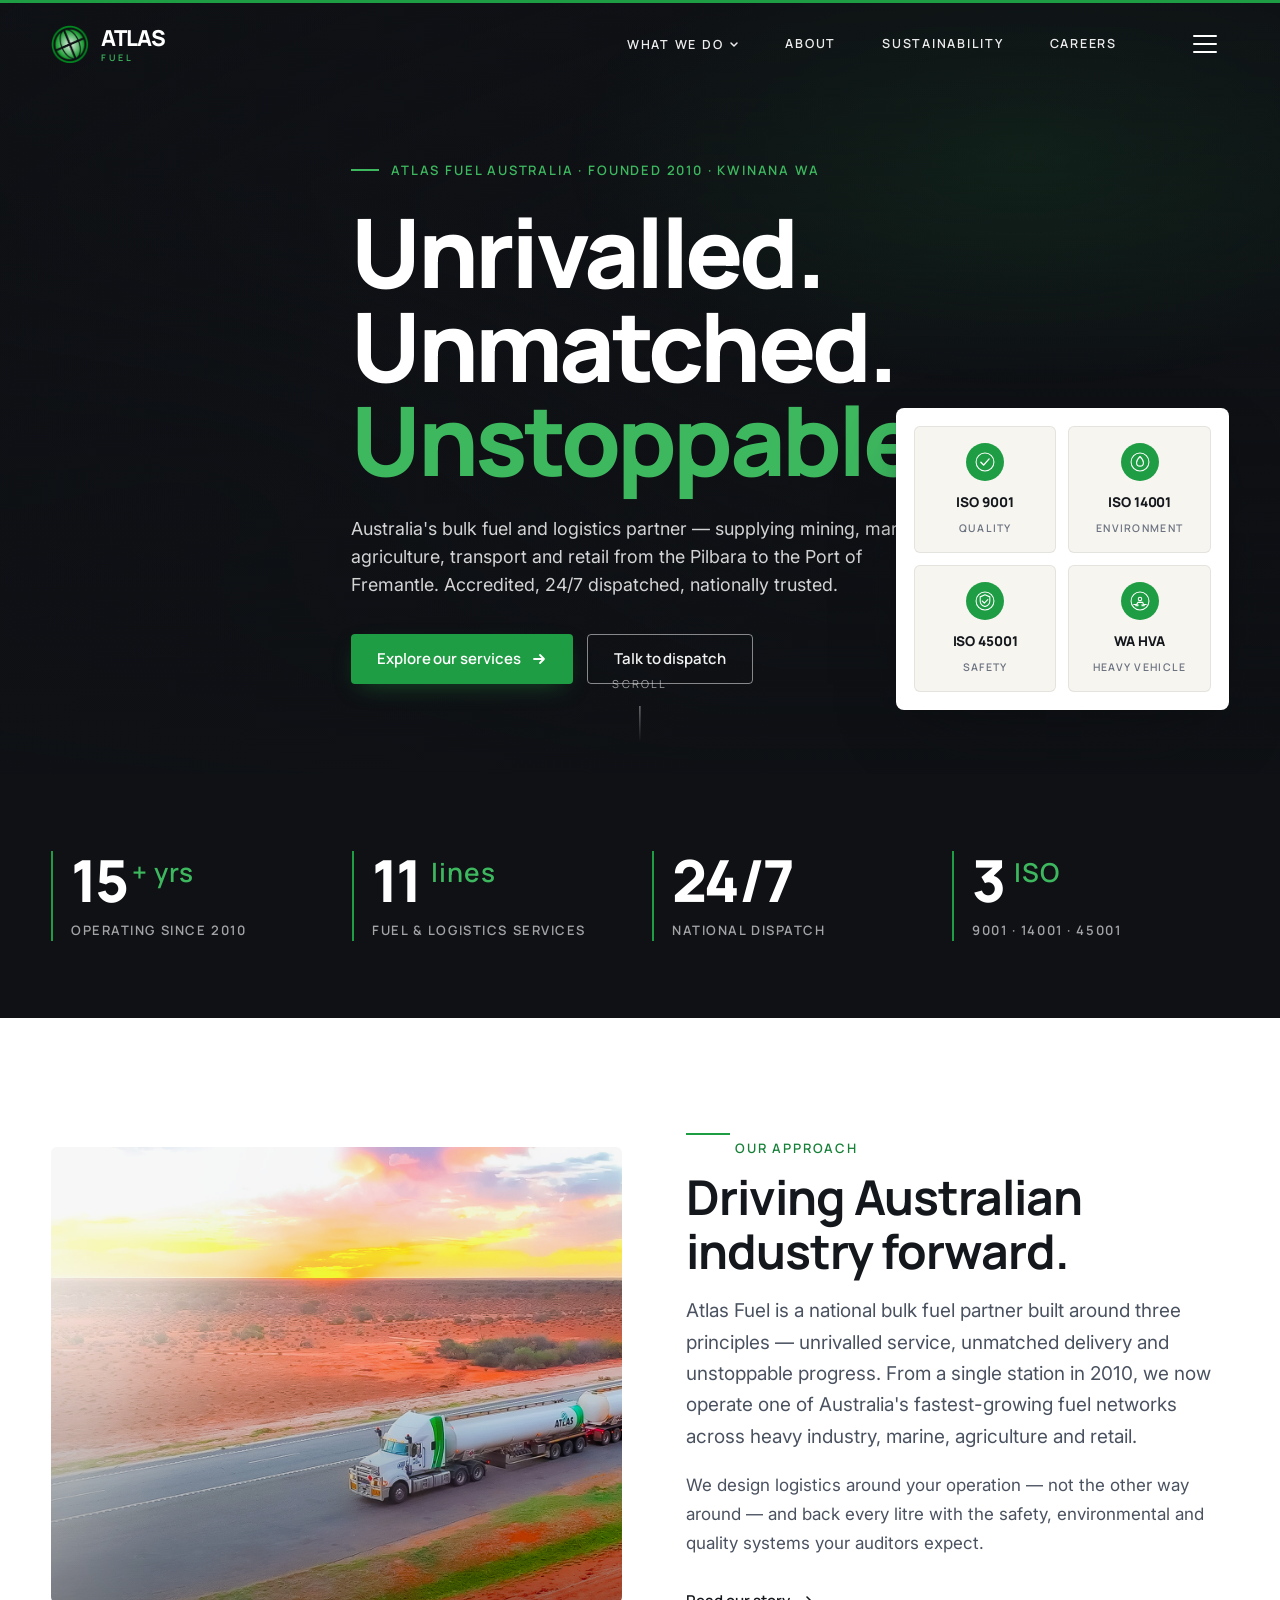
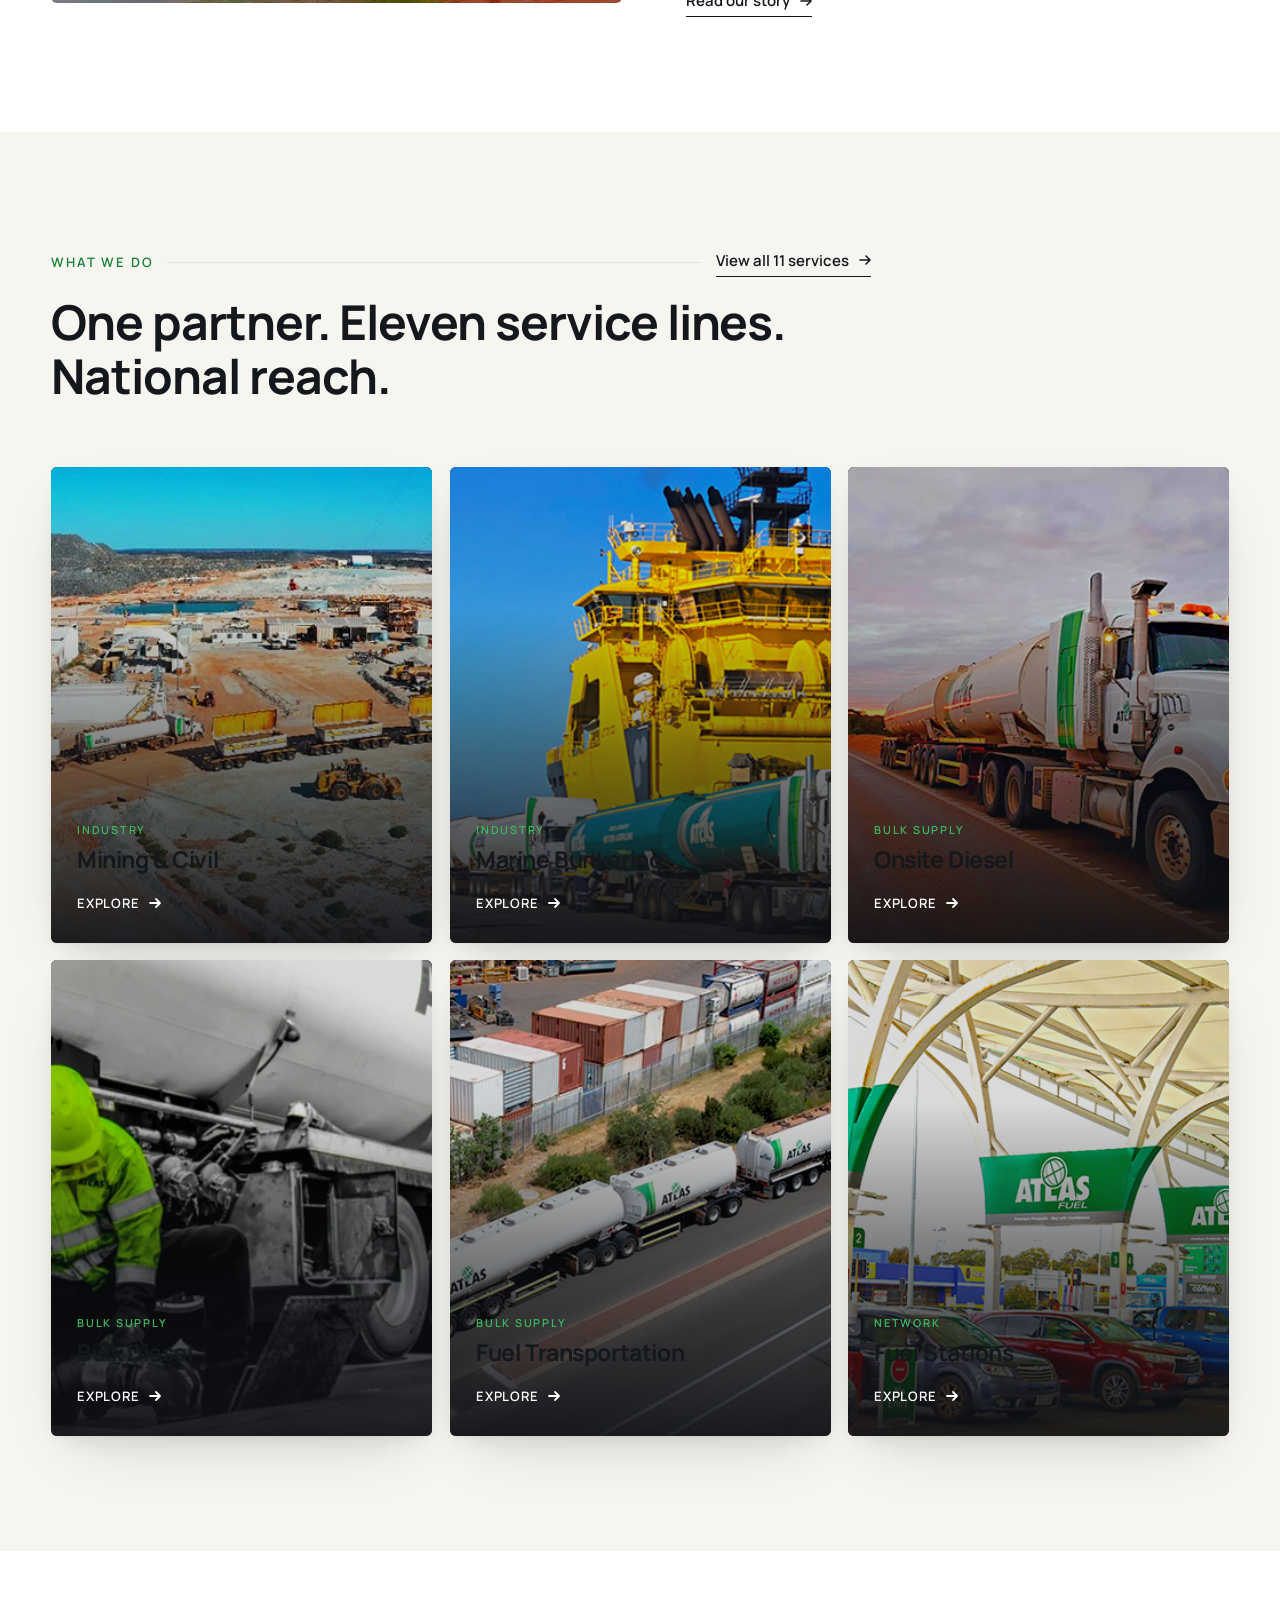
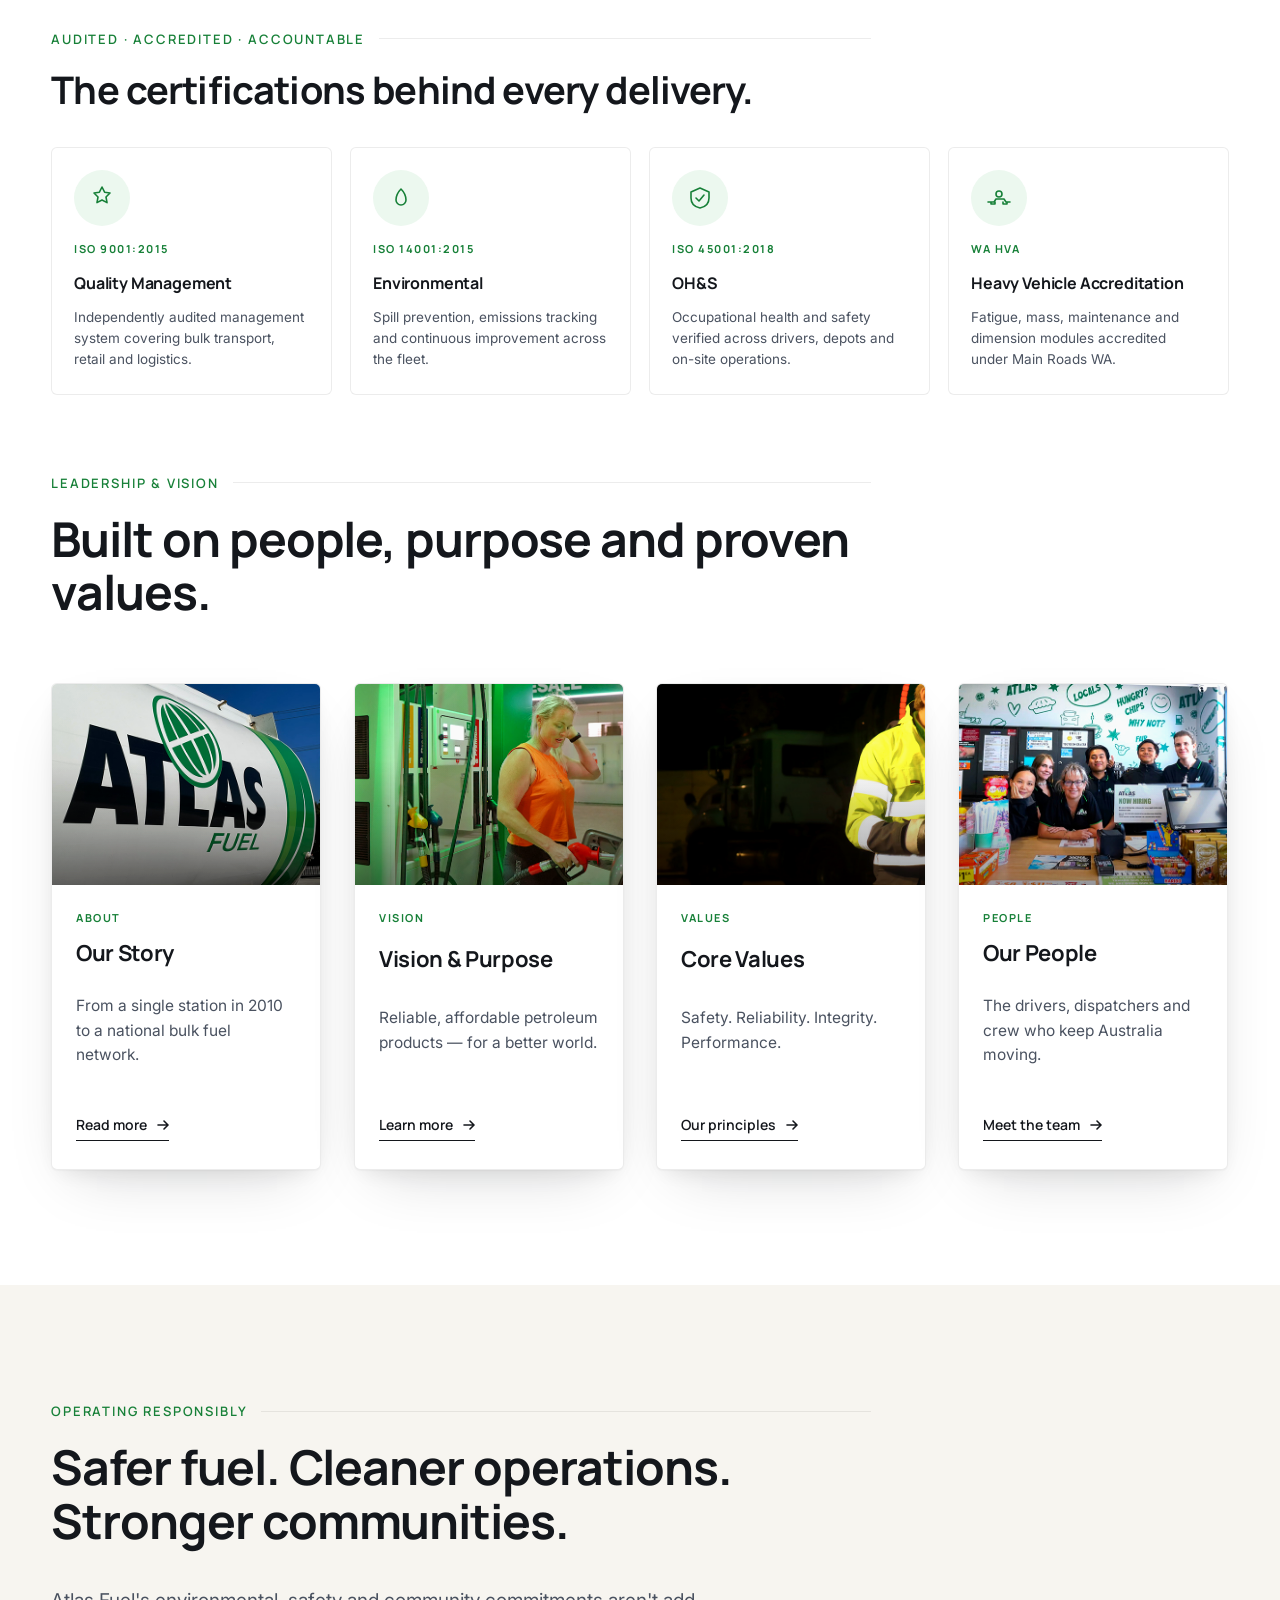
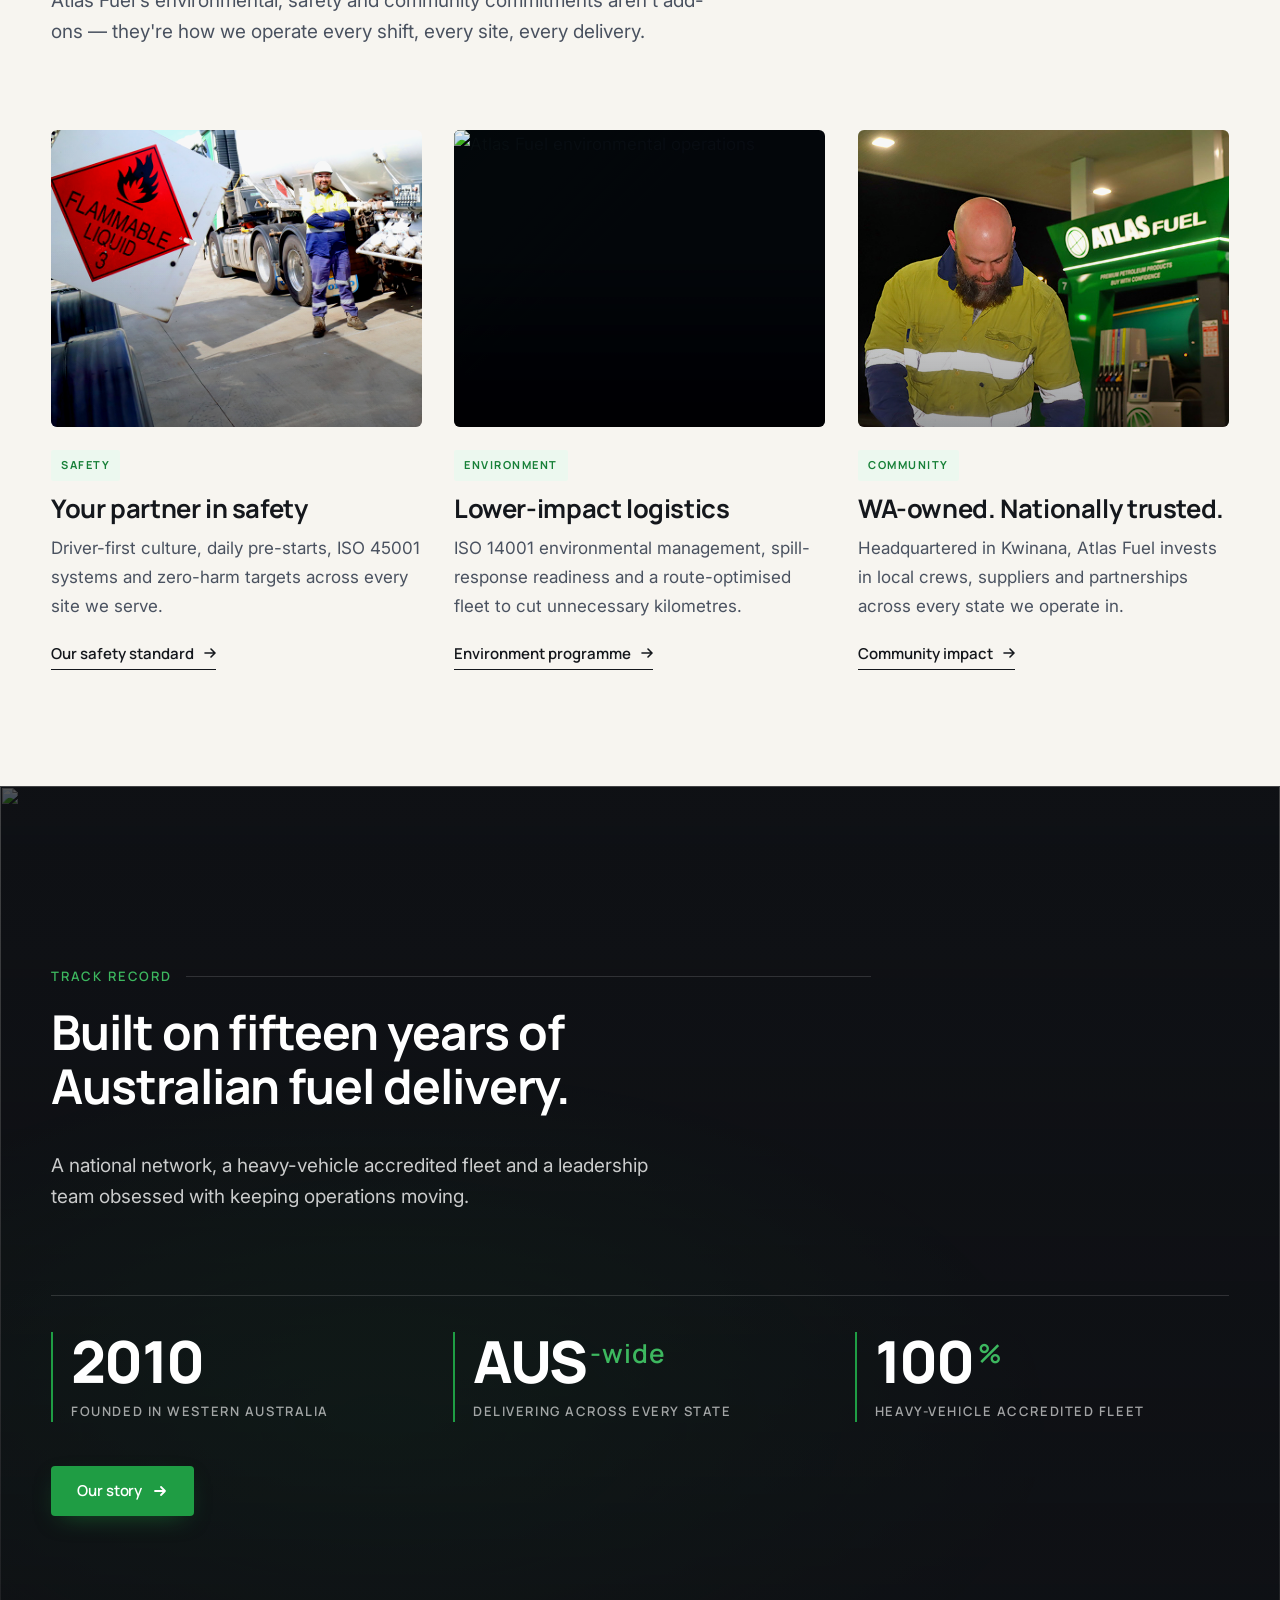
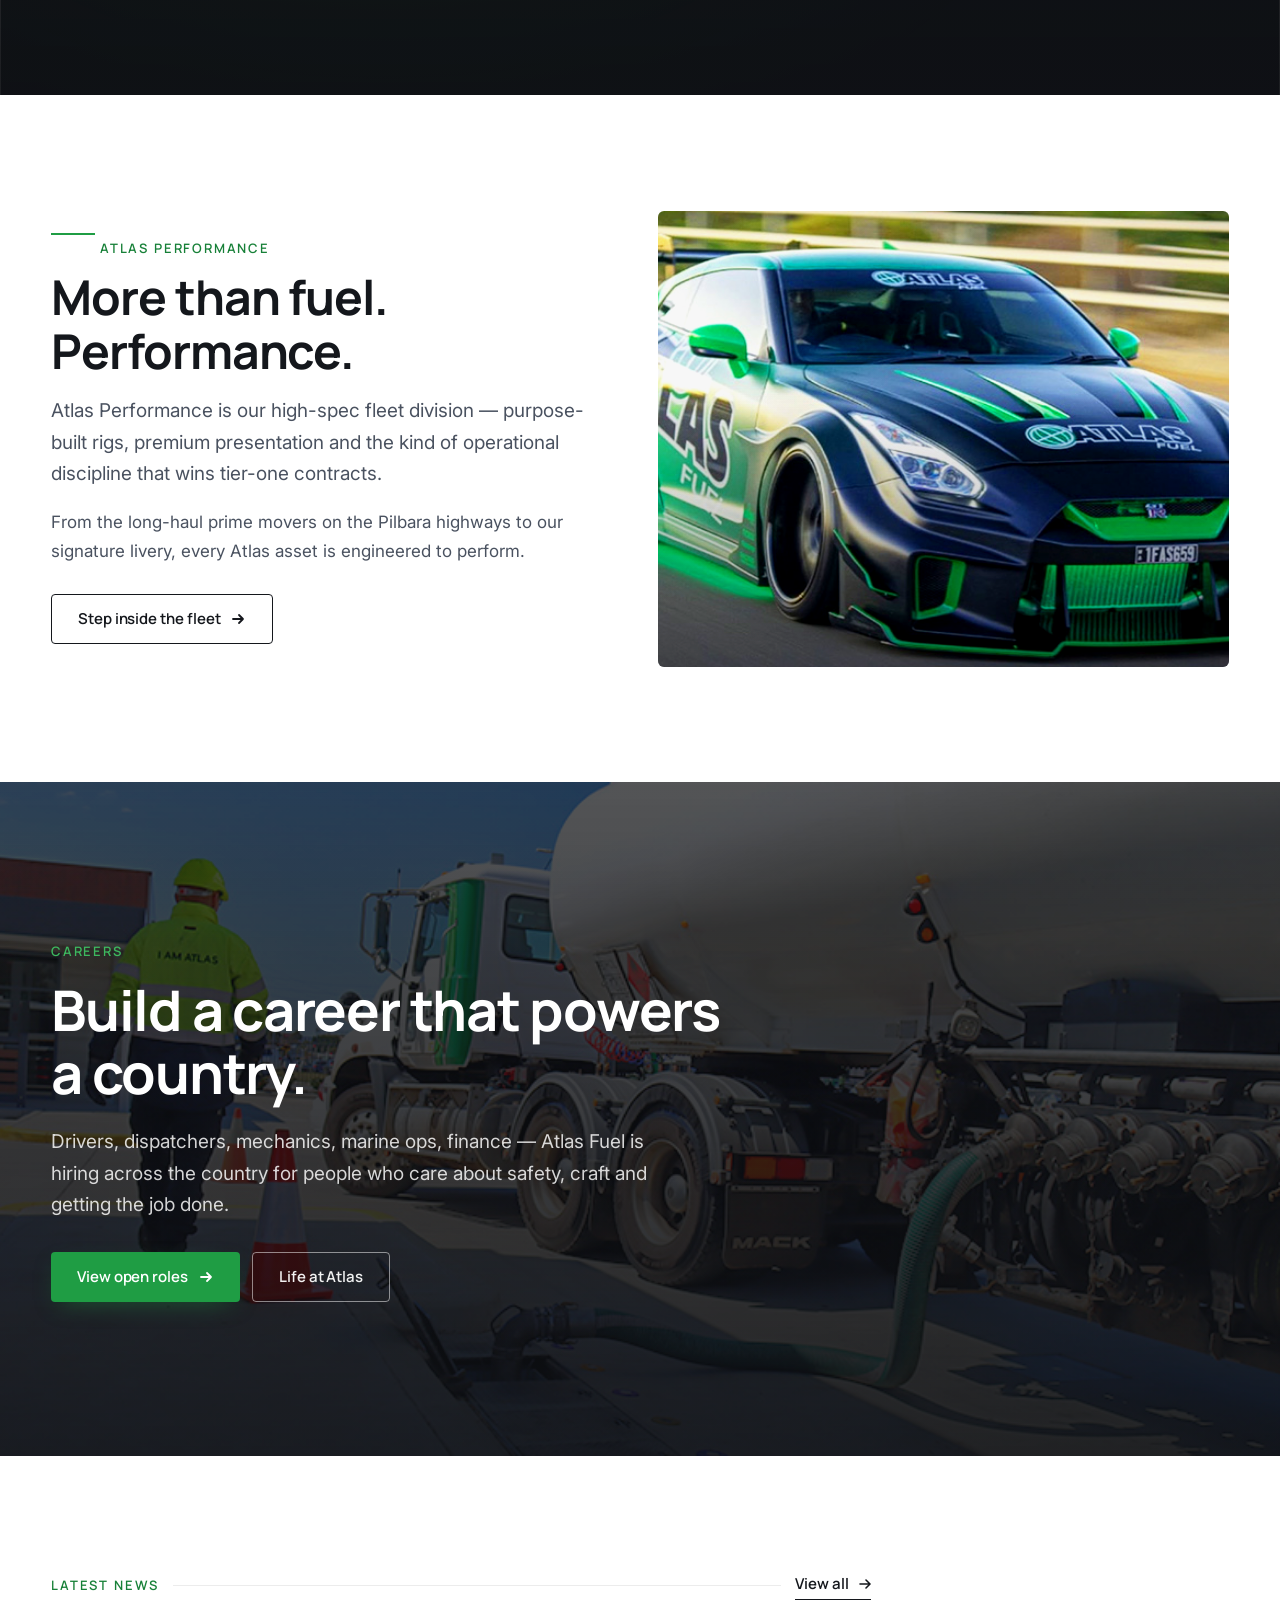
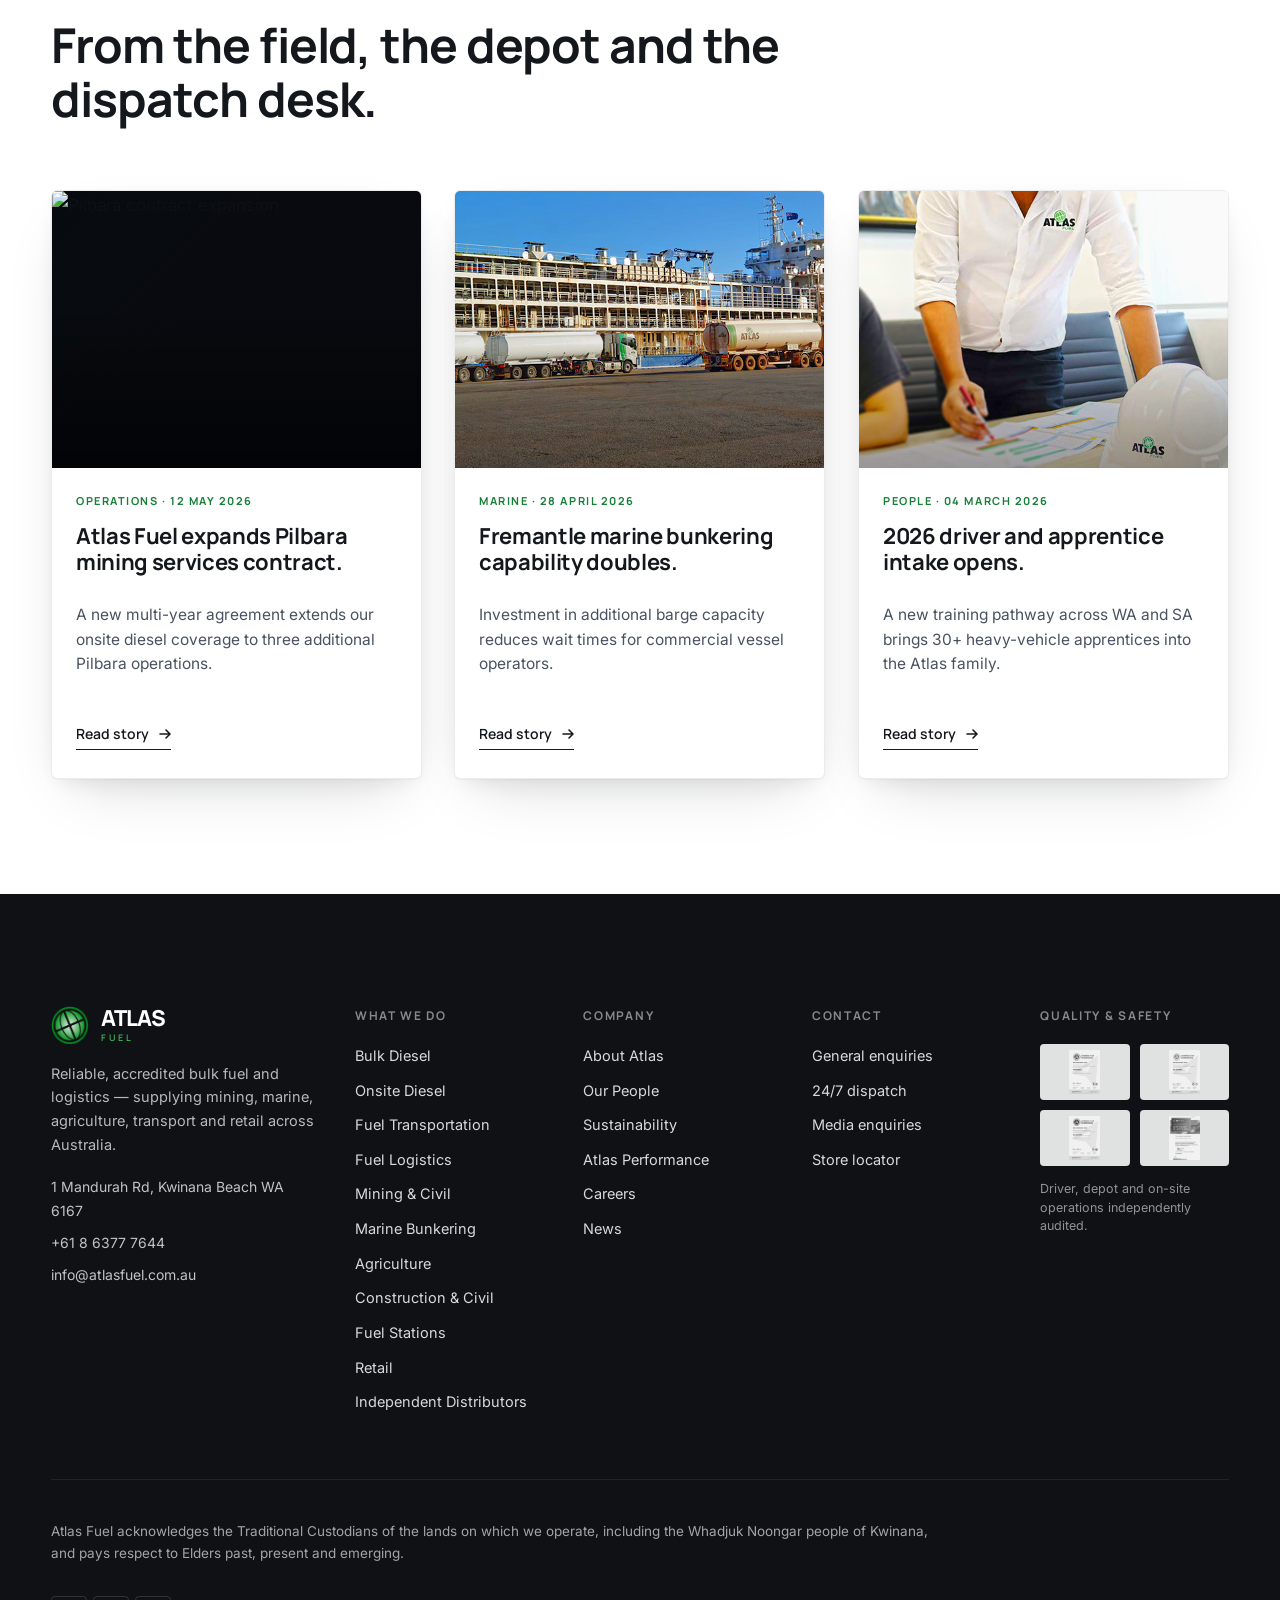
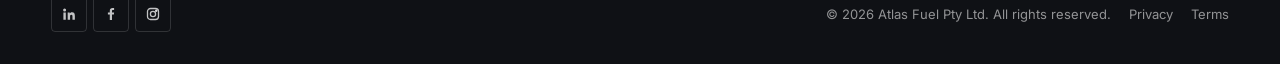
==== index.html @ bdb1ba1f "Hero redesign: swap stock-feeling desert sunset image for cinematic aerial drone shot of Atlas opera" ====
<!doctype html>
<html lang="en-AU">
<head>
<meta charset="utf-8" />
<meta name="viewport" content="width=device-width,initial-scale=1" />
<title>Atlas Fuel Australia — Bulk Fuel Supplier · Mining · Marine · Onsite Diesel</title>
<meta name="description" content="Atlas Fuel Australia delivers reliable, accredited bulk fuel and logistics solutions to mining, marine, agriculture, transport and retail across Australia." />
<meta property="og:type" content="website" />
<meta property="og:url" content="https://atlas-fuel-website-lac.vercel.app/" />
<meta property="og:title" content="Atlas Fuel Australia — Bulk Fuel Supplier" />
<meta property="og:description" content="Atlas Fuel Australia delivers reliable, accredited bulk fuel and logistics solutions to mining, marine, agriculture, transport and retail across Australia." />
<meta property="og:image" content="https://atlas-fuel-website-lac.vercel.app/brand_assets/Hero.png" />
<meta property="og:site_name" content="Atlas Fuel Australia" />
<meta name="twitter:card" content="summary_large_image" />
<meta name="twitter:title" content="Atlas Fuel Australia — Bulk Fuel Supplier" />
<meta name="twitter:description" content="Atlas Fuel Australia delivers reliable, accredited bulk fuel and logistics solutions to mining, marine, agriculture, transport and retail across Australia." />
<meta name="twitter:image" content="https://atlas-fuel-website-lac.vercel.app/brand_assets/Hero.png" />
<link rel="icon" href="brand_assets/IMG-2926.png" />
<link rel="stylesheet" href="styles.css?v=11" />
</head>
<body>
<a href="#main" class="skip" style="position:absolute;left:-9999px;top:auto;width:1px;height:1px;overflow:hidden;">Skip to content</a>

<!-- ============ TOP BAR ============ -->
<header class="site-header" id="header">
  <div class="topbar">
    <div class="container topbar__inner">
      <div class="topbar__left">
        <span class="topbar__dot" aria-hidden="true"></span>
        <span>AUS-WIDE BULK FUEL</span>
        <span style="opacity:0.4;">·</span>
        <span>24/7 DISPATCH</span>
      </div>
      <div class="topbar__right">
        <span class="topbar__cert">ISO 9001 · 14001 · 45001</span>
        <a class="topbar__phone" href="tel:+61863777644" aria-label="Call Atlas Fuel">+61 8 6377 7644</a>
      </div>
    </div>
  </div>

  <!-- ============ MAIN NAV ============ -->
  <div class="container">
    <nav class="nav" aria-label="Primary">
      <a href="index.html" class="brand" aria-label="Atlas Fuel home">
        <img src="brand_assets/IMG-2926.png" alt="" class="brand__icon" />
        <span class="brand__word"><strong>ATLAS</strong><small>FUEL</small></span>
      </a>

      <ul class="navlist">
        <li class="has-mega">
          <button aria-haspopup="true" aria-expanded="false">
            What We Do
            <svg class="chev" viewBox="0 0 10 10" fill="none" aria-hidden="true"><path d="M2 4l3 3 3-3" stroke="currentColor" stroke-width="1.5" stroke-linecap="round" stroke-linejoin="round"/></svg>
          </button>
          <div class="mega" role="menu">
            <div class="mega__col">
              <h5>Bulk Supply</h5>
              <ul>
                <li><a href="what-we-do.html#bulk-diesel">Bulk Diesel</a></li>
                <li><a href="what-we-do.html#fuel-transportation">Fuel Transportation</a></li>
                <li><a href="what-we-do.html#fuel-logistics">Fuel Logistics</a></li>
                <li><a href="what-we-do/onsite-diesel.html">Onsite Diesel</a></li>
              </ul>
            </div>
            <div class="mega__col">
              <h5>Industries</h5>
              <ul>
                <li><a href="what-we-do/mining-and-civil.html">Mining &amp; Civil</a></li>
                <li><a href="what-we-do/marine-bunkering.html">Marine Bunkering</a></li>
                <li><a href="what-we-do.html#construction">Construction &amp; Civil</a></li>
                <li><a href="what-we-do.html#agriculture">Agriculture</a></li>
              </ul>
            </div>
            <div class="mega__col">
              <h5>Network</h5>
              <ul>
                <li><a href="what-we-do/fuel-stations.html">Fuel Stations</a></li>
                <li><a href="what-we-do.html#retail">Retail</a></li>
                <li><a href="what-we-do.html#independent">Independent Distributors</a></li>
                <li><a href="store-locator.html">Store Locator →</a></li>
              </ul>
            </div>
            <a class="mega__feature" href="what-we-do.html" aria-label="Browse all services">
              <img src="brand_assets/Hero.png" alt="" />
              <div class="mega__feature-text">
                <small>Explore</small>
                <strong>All 11 service lines →</strong>
              </div>
            </a>
          </div>
        </li>
        <li><a href="about.html">About</a></li>
        <li><a href="our-people.html">Our People</a></li>
        <li><a href="sustainability.html">Sustainability</a></li>
        <li><a href="atlas-performance.html">Atlas Performance</a></li>
        <li><a href="careers.html">Careers</a></li>
        <li><a href="news.html">News</a></li>
        <li><a href="contact.html">Contact</a></li>
      </ul>

      <a class="cta-locator" href="store-locator.html" style="margin-left:auto;">
        Store Locator
        <svg width="14" height="14" viewBox="0 0 14 14" fill="none" aria-hidden="true"><path d="M3 7h8M7 3l4 4-4 4" stroke="currentColor" stroke-width="1.6" stroke-linecap="round" stroke-linejoin="round"/></svg>
      </a>

      <button class="burger" id="burger" aria-label="Open menu" aria-expanded="false">
        <span></span><span></span><span></span>
      </button>
    </nav>
  </div>
</header>

<!-- ============ MOBILE DRAWER ============ -->
<div class="drawer" id="drawer" aria-hidden="true">
  <div class="drawer__top">
    <span class="brand">
      <img src="brand_assets/IMG-2926.png" alt="" class="brand__icon" />
      <span class="brand__word"><strong style="color:#fff;">ATLAS</strong><small>FUEL</small></span>
    </span>
    <button class="drawer__close" id="drawer-close" aria-label="Close menu">
      <svg width="22" height="22" viewBox="0 0 22 22" fill="none" aria-hidden="true"><path d="M5 5l12 12M17 5L5 17" stroke="currentColor" stroke-width="2" stroke-linecap="round"/></svg>
    </button>
  </div>
  <ul class="drawer__list">
    <li>
      <button class="acc-toggle" aria-expanded="false">What We Do <span>+</span></button>
      <div class="accordion-content">
        <a href="what-we-do.html">All services</a>
        <a href="what-we-do/mining-and-civil.html">Mining &amp; Civil</a>
        <a href="what-we-do/marine-bunkering.html">Marine Bunkering</a>
        <a href="what-we-do/onsite-diesel.html">Onsite Diesel</a>
        <a href="what-we-do/fuel-stations.html">Fuel Stations</a>
        <a href="what-we-do.html#bulk-diesel">Bulk Diesel</a>
        <a href="what-we-do.html#fuel-transportation">Fuel Transportation</a>
        <a href="what-we-do.html#agriculture">Agriculture</a>
      </div>
    </li>
    <li><a href="about.html">About</a></li>
    <li><a href="our-people.html">Our People</a></li>
    <li><a href="sustainability.html">Sustainability</a></li>
    <li><a href="atlas-performance.html">Atlas Performance</a></li>
    <li><a href="careers.html">Careers</a></li>
    <li><a href="news.html">News</a></li>
    <li><a href="contact.html">Contact</a></li>
    <li><a href="store-locator.html">Store Locator</a></li>
  </ul>
  <div class="drawer__cta">
    <a class="btn btn--primary" href="contact.html" style="width:100%; justify-content:center;">Talk to Dispatch</a>
  </div>
</div>

<main id="main">

<!-- ============ HERO ============ -->
<section class="hero" aria-label="Atlas Fuel — Australia's bulk fuel partner">
  <div class="hero__media" aria-hidden="true">
    <img src="brand_assets/DJI_20241027122353_0023_D.JPG" alt="" fetchpriority="high" />
  </div>
  <div class="container hero__content">
    <span class="eyebrow">Atlas Fuel Australia · Founded 2010 · Kwinana WA</span>
    <h1>Unrivalled.<br/>Unmatched.<br/><span class="hero__h1-accent">Unstoppable.</span></h1>
    <p class="hero__sub">Australia's bulk fuel and logistics partner — supplying mining, marine, agriculture, transport and retail from the Pilbara to the Port of Fremantle. Accredited, 24/7 dispatched, nationally trusted.</p>
    <div class="hero__ctas">
      <a class="btn btn--primary" href="what-we-do.html">
        Explore our services
        <svg width="16" height="16" viewBox="0 0 16 16" fill="none" aria-hidden="true"><path d="M3 8h10M9 4l4 4-4 4" stroke="currentColor" stroke-width="1.8" stroke-linecap="round" stroke-linejoin="round"/></svg>
      </a>
      <a class="btn btn--ghost-light" href="contact.html">Talk to dispatch</a>
    </div>
  </div>
  <div class="hero__scroll" aria-hidden="true">Scroll</div>

  <aside class="hero__certs" aria-label="Atlas Fuel certifications">
    <div class="hero__certs-grid">
      <a class="hero__cert" href="sustainability.html" aria-label="ISO 9001:2015 Quality Management">
        <span class="hero__cert-mark" aria-hidden="true">
          <svg viewBox="0 0 32 32" fill="none"><circle cx="16" cy="16" r="13" stroke="currentColor" stroke-width="1.5"/><path d="M10 16.5l4 4 8-9" stroke="currentColor" stroke-width="2" stroke-linecap="round" stroke-linejoin="round"/></svg>
        </span>
        <strong>ISO 9001</strong>
        <small>Quality</small>
      </a>
      <a class="hero__cert" href="sustainability.html#environment" aria-label="ISO 14001:2015 Environmental">
        <span class="hero__cert-mark" aria-hidden="true">
          <svg viewBox="0 0 32 32" fill="none"><circle cx="16" cy="16" r="13" stroke="currentColor" stroke-width="1.5"/><path d="M16 8c3 3 5 6 5 9a5 5 0 11-10 0c0-3 2-6 5-9z" stroke="currentColor" stroke-width="1.6" stroke-linejoin="round"/></svg>
        </span>
        <strong>ISO 14001</strong>
        <small>Environment</small>
      </a>
      <a class="hero__cert" href="sustainability.html#safety" aria-label="ISO 45001:2018 OH and S">
        <span class="hero__cert-mark" aria-hidden="true">
          <svg viewBox="0 0 32 32" fill="none"><circle cx="16" cy="16" r="13" stroke="currentColor" stroke-width="1.5"/><path d="M16 7l7 3v6c0 4-3 7-7 8-4-1-7-4-7-8v-6l7-3z" stroke="currentColor" stroke-width="1.6" stroke-linejoin="round"/><path d="M12 16l3 3 5-5" stroke="currentColor" stroke-width="1.6" stroke-linecap="round" stroke-linejoin="round"/></svg>
        </span>
        <strong>ISO 45001</strong>
        <small>Safety</small>
      </a>
      <a class="hero__cert" href="sustainability.html" aria-label="WA Heavy Vehicle Accreditation">
        <span class="hero__cert-mark" aria-hidden="true">
          <svg viewBox="0 0 32 32" fill="none"><circle cx="16" cy="16" r="13" stroke="currentColor" stroke-width="1.5"/><path d="M7 21h4l2-3h7l1 3h4M10 21v2h3v-2M19 21v2h3v-2" stroke="currentColor" stroke-width="1.6" stroke-linecap="round" stroke-linejoin="round"/><circle cx="16" cy="13" r="2.5" stroke="currentColor" stroke-width="1.6"/></svg>
        </span>
        <strong>WA HVA</strong>
        <small>Heavy Vehicle</small>
      </a>
    </div>
  </aside>
</section>

<!-- ============ STAT BAND ============ -->
<section class="stat-band" aria-label="At a glance">
  <div class="container">
    <div class="stat-grid">
      <div class="stat reveal">
        <div class="stat__num">15<small>+ yrs</small></div>
        <div class="stat__label">Operating Since 2010</div>
      </div>
      <div class="stat reveal">
        <div class="stat__num">11<small> lines</small></div>
        <div class="stat__label">Fuel &amp; Logistics Services</div>
      </div>
      <div class="stat reveal">
        <div class="stat__num">24/7</div>
        <div class="stat__label">National Dispatch</div>
      </div>
      <div class="stat reveal">
        <div class="stat__num">3<small> ISO</small></div>
        <div class="stat__label">9001 · 14001 · 45001</div>
      </div>
    </div>
  </div>
</section>

<!-- ============ DRIVING AUSTRALIAN INDUSTRY (SPLIT) ============ -->
<section class="section">
  <div class="container">
    <div class="split">
      <div class="split__media">
        <div class="media img-cinematic" style="aspect-ratio: 5/4;">
          <img src="brand_assets/Atlas%20Fuel%20-%20Jpeg.jpg" alt="Atlas Fuel tanker on Australian site" loading="lazy" />
        </div>
      </div>
      <div class="split__content reveal">
        <span class="kicker-rule" aria-hidden="true"></span>
        <span class="eyebrow">Our Approach</span>
        <h2 style="margin-top:8px;">Driving Australian industry forward.</h2>
        <p class="lead" style="margin-top:18px;">Atlas Fuel is a national bulk fuel partner built around three principles — unrivalled service, unmatched delivery and unstoppable progress. From a single station in 2010, we now operate one of Australia's fastest-growing fuel networks across heavy industry, marine, agriculture and retail.</p>
        <p style="color:var(--ink-soft); margin-top:18px;">We design logistics around your operation — not the other way around — and back every litre with the safety, environmental and quality systems your auditors expect.</p>
        <div style="margin-top:28px;">
          <a class="link" href="about.html">Read our story
            <svg width="14" height="14" viewBox="0 0 14 14" fill="none"><path d="M3 7h8M9 3l4 4-4 4" stroke="currentColor" stroke-width="1.6" stroke-linecap="round" stroke-linejoin="round"/></svg>
          </a>
        </div>
      </div>
    </div>
  </div>
</section>

<!-- ============ WHAT WE DO ============ -->
<section class="section section--bone">
  <div class="container">
    <div class="section-head">
      <div class="section-head__top">
        <span class="eyebrow">What We Do</span>
        <span class="section-head__rule" aria-hidden="true"></span>
        <a class="link" href="what-we-do.html">View all 11 services
          <svg width="14" height="14" viewBox="0 0 14 14" fill="none"><path d="M3 7h8M9 3l4 4-4 4" stroke="currentColor" stroke-width="1.6" stroke-linecap="round" stroke-linejoin="round"/></svg>
        </a>
      </div>
      <h2>One partner. Eleven service lines. National reach.</h2>
    </div>

    <div class="grid grid-3" style="gap: 18px;">
      <a class="scard reveal" href="what-we-do/mining-and-civil.html">
        <img src="brand_assets/What%20we%20do%20%20-%20Mining%20and%20civil%20.jpg" alt="Mining and civil site refuelling" loading="lazy" />
        <div class="scard__body">
          <div class="scard__tag">Industry</div>
          <h3 class="scard__title">Mining &amp; Civil</h3>
          <p class="scard__excerpt">Scheduled and on-call refuelling for open-cut, underground and civil contractors across WA, SA and NT.</p>
          <span class="scard__arrow">Explore
            <svg width="16" height="16" viewBox="0 0 16 16" fill="none"><path d="M3 8h10M9 4l4 4-4 4" stroke="currentColor" stroke-width="1.8" stroke-linecap="round" stroke-linejoin="round"/></svg>
          </span>
        </div>
      </a>

      <a class="scard reveal" href="what-we-do/marine-bunkering.html">
        <img src="brand_assets/What%20we%20do%20%20-%20MArine%20Bunkering.jpg" alt="Marine bunkering vessel refuelling" loading="lazy" />
        <div class="scard__body">
          <div class="scard__tag">Industry</div>
          <h3 class="scard__title">Marine Bunkering</h3>
          <p class="scard__excerpt">Port and barge-side bunkering with full quality assurance for commercial vessels and fleet operators.</p>
          <span class="scard__arrow">Explore
            <svg width="16" height="16" viewBox="0 0 16 16" fill="none"><path d="M3 8h10M9 4l4 4-4 4" stroke="currentColor" stroke-width="1.8" stroke-linecap="round" stroke-linejoin="round"/></svg>
          </span>
        </div>
      </a>

      <a class="scard reveal" href="what-we-do/onsite-diesel.html">
        <img src="brand_assets/What%20we%20do%20%20-%20Onsite%20diesel.jpg" alt="Onsite diesel delivery" loading="lazy" />
        <div class="scard__body">
          <div class="scard__tag">Bulk Supply</div>
          <h3 class="scard__title">Onsite Diesel</h3>
          <p class="scard__excerpt">Direct-to-tank diesel for remote sites, depots and yards — managed inventory and 24/7 emergency top-ups.</p>
          <span class="scard__arrow">Explore
            <svg width="16" height="16" viewBox="0 0 16 16" fill="none"><path d="M3 8h10M9 4l4 4-4 4" stroke="currentColor" stroke-width="1.8" stroke-linecap="round" stroke-linejoin="round"/></svg>
          </span>
        </div>
      </a>

      <a class="scard reveal" href="what-we-do.html#bulk-diesel">
        <img src="brand_assets/What%20we%20do%20-%20Bulk%20Diesel.jpg" alt="Bulk diesel road tanker" loading="lazy" />
        <div class="scard__body">
          <div class="scard__tag">Bulk Supply</div>
          <h3 class="scard__title">Bulk Diesel</h3>
          <p class="scard__excerpt">High-volume bulk diesel contracts with transparent pricing and the redundancy your operation demands.</p>
          <span class="scard__arrow">Explore
            <svg width="16" height="16" viewBox="0 0 16 16" fill="none"><path d="M3 8h10M9 4l4 4-4 4" stroke="currentColor" stroke-width="1.8" stroke-linecap="round" stroke-linejoin="round"/></svg>
          </span>
        </div>
      </a>

      <a class="scard reveal" href="what-we-do.html#fuel-transportation">
        <img src="brand_assets/What%20we%20do%20-%20Fuel%20Transportation.jpg" alt="Atlas Fuel transport fleet" loading="lazy" />
        <div class="scard__body">
          <div class="scard__tag">Bulk Supply</div>
          <h3 class="scard__title">Fuel Transportation</h3>
          <p class="scard__excerpt">A heavy-vehicle accredited transport division built for time-critical movement of bulk product nationwide.</p>
          <span class="scard__arrow">Explore
            <svg width="16" height="16" viewBox="0 0 16 16" fill="none"><path d="M3 8h10M9 4l4 4-4 4" stroke="currentColor" stroke-width="1.8" stroke-linecap="round" stroke-linejoin="round"/></svg>
          </span>
        </div>
      </a>

      <a class="scard reveal" href="what-we-do/fuel-stations.html">
        <img src="brand_assets/What%20we%20do%20%20-%20Fuel%20Stations.jpg" alt="Atlas Fuel branded service station" loading="lazy" />
        <div class="scard__body">
          <div class="scard__tag">Network</div>
          <h3 class="scard__title">Fuel Stations</h3>
          <p class="scard__excerpt">Our own-brand service stations — quality fuel, professional service and the visible green-and-white promise.</p>
          <span class="scard__arrow">Explore
            <svg width="16" height="16" viewBox="0 0 16 16" fill="none"><path d="M3 8h10M9 4l4 4-4 4" stroke="currentColor" stroke-width="1.8" stroke-linecap="round" stroke-linejoin="round"/></svg>
          </span>
        </div>
      </a>
    </div>
  </div>
</section>

<!-- ============ TRUST PANEL ============ -->
<section class="section section--tight" style="background: var(--paper);">
  <div class="container">
    <div class="section-head" style="margin-bottom: 28px;">
      <div class="section-head__top">
        <span class="eyebrow">Audited · Accredited · Accountable</span>
        <span class="section-head__rule" aria-hidden="true"></span>
      </div>
      <h2 style="font-size: clamp(26px, 3vw, 38px);">The certifications behind every delivery.</h2>
    </div>
    <div class="trust-row">
      <div class="trust-tile reveal">
        <div class="trust-tile__badge" aria-hidden="true">
          <svg width="26" height="26" viewBox="0 0 26 26" fill="none"><path d="M13 2l2.6 5.2L21 8l-4 4 1 5.6L13 15l-5 2.6L9 12l-4-4 5.4-.8L13 2z" stroke="currentColor" stroke-width="1.6" stroke-linejoin="round"/></svg>
        </div>
        <span class="trust-tile__cert">ISO 9001:2015</span>
        <h4>Quality Management</h4>
        <p>Independently audited management system covering bulk transport, retail and logistics.</p>
      </div>
      <div class="trust-tile reveal">
        <div class="trust-tile__badge" aria-hidden="true">
          <svg width="26" height="26" viewBox="0 0 26 26" fill="none"><path d="M13 4c4 4 5 8 5 11a5 5 0 11-10 0c0-3 1-7 5-11z" stroke="currentColor" stroke-width="1.6" stroke-linejoin="round"/></svg>
        </div>
        <span class="trust-tile__cert">ISO 14001:2015</span>
        <h4>Environmental</h4>
        <p>Spill prevention, emissions tracking and continuous improvement across the fleet.</p>
      </div>
      <div class="trust-tile reveal">
        <div class="trust-tile__badge" aria-hidden="true">
          <svg width="26" height="26" viewBox="0 0 26 26" fill="none"><path d="M13 3l9 4v6c0 6-4 9-9 10-5-1-9-4-9-10V7l9-4z" stroke="currentColor" stroke-width="1.6" stroke-linejoin="round"/><path d="M9 13l3 3 5-6" stroke="currentColor" stroke-width="1.6" stroke-linecap="round" stroke-linejoin="round"/></svg>
        </div>
        <span class="trust-tile__cert">ISO 45001:2018</span>
        <h4>OH&amp;S</h4>
        <p>Occupational health and safety verified across drivers, depots and on-site operations.</p>
      </div>
      <div class="trust-tile reveal">
        <div class="trust-tile__badge" aria-hidden="true">
          <svg width="26" height="26" viewBox="0 0 26 26" fill="none"><path d="M2 17h6l2-3h8l2 3h4M5 17v2h4v-2M17 17v2h4v-2" stroke="currentColor" stroke-width="1.6" stroke-linecap="round" stroke-linejoin="round"/><circle cx="13" cy="9" r="3" stroke="currentColor" stroke-width="1.6"/></svg>
        </div>
        <span class="trust-tile__cert">WA HVA</span>
        <h4>Heavy Vehicle Accreditation</h4>
        <p>Fatigue, mass, maintenance and dimension modules accredited under Main Roads WA.</p>
      </div>
    </div>
  </div>
</section>

<!-- ============ LEADERSHIP / VISION / VALUES / PEOPLE ============ -->
<section class="section" style="background: var(--paper); padding-top: 0;">
  <div class="container">
    <div class="section-head">
      <div class="section-head__top">
        <span class="eyebrow">Leadership &amp; Vision</span>
        <span class="section-head__rule" aria-hidden="true"></span>
      </div>
      <h2>Built on people, purpose and proven values.</h2>
    </div>

    <div class="grid grid-4">
      <a class="card reveal" href="about.html#our-story">
        <div class="media img-card"><img src="brand_assets/Our%20Story.jpg" alt="Atlas Fuel — our story" loading="lazy" /></div>
        <div class="card__body">
          <div class="card__tag">About</div>
          <h3 class="card__title">Our Story</h3>
          <p class="card__excerpt">From a single station in 2010 to a national bulk fuel network.</p>
          <div class="card__foot"><span class="link">Read more
            <svg width="14" height="14" viewBox="0 0 14 14" fill="none"><path d="M3 7h8M9 3l4 4-4 4" stroke="currentColor" stroke-width="1.6" stroke-linecap="round" stroke-linejoin="round"/></svg>
          </span></div>
        </div>
      </a>
      <a class="card reveal" href="about.html#vision">
        <div class="media img-card"><img src="brand_assets/Vision%20and%20purpose%20-%20Watch%20our%20video.jpg" alt="Atlas Fuel vision and purpose" loading="lazy" /></div>
        <div class="card__body">
          <div class="card__tag">Vision</div>
          <h3 class="card__title">Vision &amp; Purpose</h3>
          <p class="card__excerpt">Reliable, affordable petroleum products — for a better world.</p>
          <div class="card__foot"><span class="link">Learn more
            <svg width="14" height="14" viewBox="0 0 14 14" fill="none"><path d="M3 7h8M9 3l4 4-4 4" stroke="currentColor" stroke-width="1.6" stroke-linecap="round" stroke-linejoin="round"/></svg>
          </span></div>
        </div>
      </a>
      <a class="card reveal" href="about.html#values">
        <div class="media img-card"><img src="brand_assets/OUr%20core%20values.jpg" alt="Atlas Fuel core values" loading="lazy" /></div>
        <div class="card__body">
          <div class="card__tag">Values</div>
          <h3 class="card__title">Core Values</h3>
          <p class="card__excerpt">Safety. Reliability. Integrity. Performance.</p>
          <div class="card__foot"><span class="link">Our principles
            <svg width="14" height="14" viewBox="0 0 14 14" fill="none"><path d="M3 7h8M9 3l4 4-4 4" stroke="currentColor" stroke-width="1.6" stroke-linecap="round" stroke-linejoin="round"/></svg>
          </span></div>
        </div>
      </a>
      <a class="card reveal" href="our-people.html">
        <div class="media img-card"><img src="brand_assets/Our%20People%20-Atlas%20Fuel.jpg" alt="Atlas Fuel people" loading="lazy" /></div>
        <div class="card__body">
          <div class="card__tag">People</div>
          <h3 class="card__title">Our People</h3>
          <p class="card__excerpt">The drivers, dispatchers and crew who keep Australia moving.</p>
          <div class="card__foot"><span class="link">Meet the team
            <svg width="14" height="14" viewBox="0 0 14 14" fill="none"><path d="M3 7h8M9 3l4 4-4 4" stroke="currentColor" stroke-width="1.6" stroke-linecap="round" stroke-linejoin="round"/></svg>
          </span></div>
        </div>
      </a>
    </div>
  </div>
</section>

<!-- ============ OPERATING RESPONSIBLY ============ -->
<section class="section section--bone">
  <div class="container">
    <div class="section-head">
      <div class="section-head__top">
        <span class="eyebrow">Operating Responsibly</span>
        <span class="section-head__rule" aria-hidden="true"></span>
      </div>
      <h2>Safer fuel. Cleaner operations. Stronger communities.</h2>
      <p class="lead" style="max-width: 680px;">Atlas Fuel's environmental, safety and community commitments aren't add-ons — they're how we operate every shift, every site, every delivery.</p>
    </div>

    <div class="grid grid-3">
      <article class="reveal">
        <div class="media img-cinematic" style="aspect-ratio: 5/4; margin-bottom: 22px;">
          <img src="brand_assets/your%20partner%20in%20safety.jpg" alt="Atlas Fuel safety culture" loading="lazy" />
        </div>
        <span class="tag">Safety</span>
        <h3 class="h3" style="margin-top: 12px;">Your partner in safety</h3>
        <p style="color:var(--ink-soft); margin-top: 10px;">Driver-first culture, daily pre-starts, ISO 45001 systems and zero-harm targets across every site we serve.</p>
        <div style="margin-top:18px;"><a class="link" href="sustainability.html#safety">Our safety standard
          <svg width="14" height="14" viewBox="0 0 14 14" fill="none"><path d="M3 7h8M9 3l4 4-4 4" stroke="currentColor" stroke-width="1.6" stroke-linecap="round" stroke-linejoin="round"/></svg>
        </a></div>
      </article>

      <article class="reveal">
        <div class="media img-drone" style="aspect-ratio: 5/4; margin-bottom: 22px;">
          <img src="brand_assets/DJI_20241027122849_0040_D.JPG" alt="Atlas Fuel environmental operations" loading="lazy" />
        </div>
        <span class="tag">Environment</span>
        <h3 class="h3" style="margin-top: 12px;">Lower-impact logistics</h3>
        <p style="color:var(--ink-soft); margin-top: 10px;">ISO 14001 environmental management, spill-response readiness and a route-optimised fleet to cut unnecessary kilometres.</p>
        <div style="margin-top:18px;"><a class="link" href="sustainability.html#environment">Environment programme
          <svg width="14" height="14" viewBox="0 0 14 14" fill="none"><path d="M3 7h8M9 3l4 4-4 4" stroke="currentColor" stroke-width="1.6" stroke-linecap="round" stroke-linejoin="round"/></svg>
        </a></div>
      </article>

      <article class="reveal">
        <div class="media img-cinematic" style="aspect-ratio: 5/4; margin-bottom: 22px;">
          <img src="brand_assets/Our%20People%20-%20Our%20culture.jpg" alt="Atlas Fuel community" loading="lazy" />
        </div>
        <span class="tag">Community</span>
        <h3 class="h3" style="margin-top: 12px;">WA-owned. Nationally trusted.</h3>
        <p style="color:var(--ink-soft); margin-top: 10px;">Headquartered in Kwinana, Atlas Fuel invests in local crews, suppliers and partnerships across every state we operate in.</p>
        <div style="margin-top:18px;"><a class="link" href="sustainability.html#community">Community impact
          <svg width="14" height="14" viewBox="0 0 14 14" fill="none"><path d="M3 7h8M9 3l4 4-4 4" stroke="currentColor" stroke-width="1.6" stroke-linecap="round" stroke-linejoin="round"/></svg>
        </a></div>
      </article>
    </div>
  </div>
</section>

<!-- ============ DRONE FULL-BLEED METRICS ============ -->
<section class="bleed">
  <div class="bleed__media" aria-hidden="true">
    <img src="brand_assets/DJI_20241027122353_0023_D.JPG" alt="" loading="lazy" />
  </div>
  <div class="container">
    <div class="section-head section-head--dark reveal">
      <div class="section-head__top">
        <span class="eyebrow eyebrow--on-dark">Track record</span>
        <span class="section-head__rule" aria-hidden="true"></span>
      </div>
      <h2 style="color:#fff;">Built on fifteen years of Australian fuel delivery.</h2>
      <p class="lead" style="color: rgba(255,255,255,0.78);">A national network, a heavy-vehicle accredited fleet and a leadership team obsessed with keeping operations moving.</p>
    </div>

    <div class="metrics">
      <div class="stat">
        <div class="stat__num">2010</div>
        <div class="stat__label">Founded in Western Australia</div>
      </div>
      <div class="stat">
        <div class="stat__num">AUS<small>-wide</small></div>
        <div class="stat__label">Delivering across every state</div>
      </div>
      <div class="stat">
        <div class="stat__num">100<small>%</small></div>
        <div class="stat__label">Heavy-vehicle accredited fleet</div>
      </div>
    </div>

    <div style="margin-top: 44px;">
      <a class="btn btn--primary" href="about.html">Our story
        <svg width="16" height="16" viewBox="0 0 16 16" fill="none"><path d="M3 8h10M9 4l4 4-4 4" stroke="currentColor" stroke-width="1.8" stroke-linecap="round" stroke-linejoin="round"/></svg>
      </a>
    </div>
  </div>
</section>

<!-- ============ ATLAS PERFORMANCE TEASER ============ -->
<section class="section">
  <div class="container">
    <div class="split split--rev">
      <div class="split__media">
        <div class="media img-cinematic" style="aspect-ratio: 5/4;">
          <img src="brand_assets/Atlas%20Performance%20%20-%20Atlas%20Fuel%20-%20GTR.jpg" alt="Atlas Performance — GTR" loading="lazy" />
        </div>
      </div>
      <div class="split__content reveal">
        <span class="kicker-rule" aria-hidden="true"></span>
        <span class="eyebrow">Atlas Performance</span>
        <h2 style="margin-top:8px;">More than fuel. Performance.</h2>
        <p class="lead" style="margin-top:18px;">Atlas Performance is our high-spec fleet division — purpose-built rigs, premium presentation and the kind of operational discipline that wins tier-one contracts.</p>
        <p style="color:var(--ink-soft); margin-top:18px;">From the long-haul prime movers on the Pilbara highways to our signature livery, every Atlas asset is engineered to perform.</p>
        <div style="margin-top:28px;">
          <a class="btn btn--ghost" href="atlas-performance.html">Step inside the fleet
            <svg width="16" height="16" viewBox="0 0 16 16" fill="none"><path d="M3 8h10M9 4l4 4-4 4" stroke="currentColor" stroke-width="1.8" stroke-linecap="round" stroke-linejoin="round"/></svg>
          </a>
        </div>
      </div>
    </div>
  </div>
</section>

<!-- ============ CAREERS FULL-BLEED CTA ============ -->
<section class="bleed" style="padding: clamp(96px, 12vw, 168px) 0;">
  <div class="bleed__media" aria-hidden="true">
    <img src="brand_assets/Atlas%20Fuel%20-%20Work%20With%20us.jpg" alt="" loading="lazy" />
  </div>
  <div class="container">
    <div style="max-width: 700px;" class="reveal">
      <span class="eyebrow eyebrow--on-dark">Careers</span>
      <h2 style="color:#fff; margin-top: 14px; font-size: clamp(36px, 5vw, 56px);">Build a career that powers a country.</h2>
      <p class="lead" style="color: rgba(255,255,255,0.82); margin-top: 22px;">Drivers, dispatchers, mechanics, marine ops, finance — Atlas Fuel is hiring across the country for people who care about safety, craft and getting the job done.</p>
      <div style="margin-top:32px; display:flex; gap:12px; flex-wrap:wrap;">
        <a class="btn btn--primary" href="careers.html">View open roles
          <svg width="16" height="16" viewBox="0 0 16 16" fill="none"><path d="M3 8h10M9 4l4 4-4 4" stroke="currentColor" stroke-width="1.8" stroke-linecap="round" stroke-linejoin="round"/></svg>
        </a>
        <a class="btn btn--ghost-light" href="our-people.html">Life at Atlas</a>
      </div>
    </div>
  </div>
</section>

<!-- ============ LATEST NEWS ============ -->
<section class="section">
  <div class="container">
    <div class="section-head">
      <div class="section-head__top">
        <span class="eyebrow">Latest News</span>
        <span class="section-head__rule" aria-hidden="true"></span>
        <a class="link" href="news.html">View all
          <svg width="14" height="14" viewBox="0 0 14 14" fill="none"><path d="M3 7h8M9 3l4 4-4 4" stroke="currentColor" stroke-width="1.6" stroke-linecap="round" stroke-linejoin="round"/></svg>
        </a>
      </div>
      <h2>From the field, the depot and the dispatch desk.</h2>
    </div>

    <div class="grid grid-3">
      <a class="card reveal" href="news.html">
        <div class="media img-card"><img src="brand_assets/DJI_20250510114652_0007_D.JPG" alt="Pilbara contract expansion" loading="lazy" /></div>
        <div class="card__body">
          <div class="card__tag">Operations · 12 May 2026</div>
          <h3 class="card__title">Atlas Fuel expands Pilbara mining services contract.</h3>
          <p class="card__excerpt">A new multi-year agreement extends our onsite diesel coverage to three additional Pilbara operations.</p>
          <div class="card__foot"><span class="link">Read story
            <svg width="14" height="14" viewBox="0 0 14 14" fill="none"><path d="M3 7h8M9 3l4 4-4 4" stroke="currentColor" stroke-width="1.6" stroke-linecap="round" stroke-linejoin="round"/></svg>
          </span></div>
        </div>
      </a>
      <a class="card reveal" href="news.html">
        <div class="media img-card"><img src="brand_assets/What%20we%20do%20%20-%20MArine%20Bunkering%202.jpg" alt="Marine bunkering capability" loading="lazy" /></div>
        <div class="card__body">
          <div class="card__tag">Marine · 28 April 2026</div>
          <h3 class="card__title">Fremantle marine bunkering capability doubles.</h3>
          <p class="card__excerpt">Investment in additional barge capacity reduces wait times for commercial vessel operators.</p>
          <div class="card__foot"><span class="link">Read story
            <svg width="14" height="14" viewBox="0 0 14 14" fill="none"><path d="M3 7h8M9 3l4 4-4 4" stroke="currentColor" stroke-width="1.6" stroke-linecap="round" stroke-linejoin="round"/></svg>
          </span></div>
        </div>
      </a>
      <a class="card reveal" href="news.html">
        <div class="media img-card"><img src="brand_assets/Our%20People%20-%20Our%20Operations.jpg" alt="Apprentice intake" loading="lazy" /></div>
        <div class="card__body">
          <div class="card__tag">People · 04 March 2026</div>
          <h3 class="card__title">2026 driver and apprentice intake opens.</h3>
          <p class="card__excerpt">A new training pathway across WA and SA brings 30+ heavy-vehicle apprentices into the Atlas family.</p>
          <div class="card__foot"><span class="link">Read story
            <svg width="14" height="14" viewBox="0 0 14 14" fill="none"><path d="M3 7h8M9 3l4 4-4 4" stroke="currentColor" stroke-width="1.6" stroke-linecap="round" stroke-linejoin="round"/></svg>
          </span></div>
        </div>
      </a>
    </div>
  </div>
</section>

</main>

<!-- ============ FOOTER ============ -->
<footer class="site-footer" aria-label="Site footer">
  <div class="container">
    <div class="footer-grid">
      <div class="footer-brand">
        <span class="brand">
          <img src="brand_assets/IMG-2926.png" alt="" class="brand__icon" />
          <span class="brand__word"><strong style="color:#fff;">ATLAS</strong><small>FUEL</small></span>
        </span>
        <p>Reliable, accredited bulk fuel and logistics — supplying mining, marine, agriculture, transport and retail across Australia.</p>
        <div class="footer-contact">
          <div>1 Mandurah Rd, Kwinana Beach WA 6167</div>
          <div><a href="tel:+61863777644">+61 8 6377 7644</a></div>
          <div><a href="mailto:info@atlasfuel.com.au">info@atlasfuel.com.au</a></div>
        </div>
      </div>

      <div class="footer-col">
        <h6>What we do</h6>
        <ul>
          <li><a href="what-we-do.html#bulk-diesel">Bulk Diesel</a></li>
          <li><a href="what-we-do/onsite-diesel.html">Onsite Diesel</a></li>
          <li><a href="what-we-do.html#fuel-transportation">Fuel Transportation</a></li>
          <li><a href="what-we-do.html#fuel-logistics">Fuel Logistics</a></li>
          <li><a href="what-we-do/mining-and-civil.html">Mining &amp; Civil</a></li>
          <li><a href="what-we-do/marine-bunkering.html">Marine Bunkering</a></li>
          <li><a href="what-we-do.html#agriculture">Agriculture</a></li>
          <li><a href="what-we-do.html#construction">Construction &amp; Civil</a></li>
          <li><a href="what-we-do/fuel-stations.html">Fuel Stations</a></li>
          <li><a href="what-we-do.html#retail">Retail</a></li>
          <li><a href="what-we-do.html#independent">Independent Distributors</a></li>
        </ul>
      </div>

      <div class="footer-col">
        <h6>Company</h6>
        <ul>
          <li><a href="about.html">About Atlas</a></li>
          <li><a href="our-people.html">Our People</a></li>
          <li><a href="sustainability.html">Sustainability</a></li>
          <li><a href="atlas-performance.html">Atlas Performance</a></li>
          <li><a href="careers.html">Careers</a></li>
          <li><a href="news.html">News</a></li>
        </ul>
      </div>

      <div class="footer-col">
        <h6>Contact</h6>
        <ul>
          <li><a href="contact.html">General enquiries</a></li>
          <li><a href="contact.html#dispatch">24/7 dispatch</a></li>
          <li><a href="contact.html#media">Media enquiries</a></li>
          <li><a href="store-locator.html">Store locator</a></li>
        </ul>
      </div>

      <div class="footer-col">
        <h6>Quality &amp; Safety</h6>
        <div class="footer-certs" aria-label="Atlas Fuel certifications">
          <img src="brand_assets/21.png" alt="ISO 9001:2015 — Quality Management" loading="lazy" />
          <img src="brand_assets/3.png" alt="ISO 14001:2015 — Environmental Management" loading="lazy" />
          <img src="brand_assets/4.png" alt="ISO 45001:2018 — OH&amp;S Management" loading="lazy" />
          <img src="brand_assets/1%20%281%29.png" alt="WA Heavy Vehicle Accreditation" loading="lazy" />
        </div>
        <p style="font-size: 12.5px; color: rgba(255,255,255,0.55); margin-top: 14px; line-height: 1.5;">Driver, depot and on-site operations independently audited.</p>
      </div>
    </div>

    <div class="footer-bottom">
      <!-- TODO: client to confirm acknowledgement wording -->
      <p class="acknowledgement">Atlas Fuel acknowledges the Traditional Custodians of the lands on which we operate, including the Whadjuk Noongar people of Kwinana, and pays respect to Elders past, present and emerging.</p>
      <div class="footer-meta">
        <div class="footer-social" aria-label="Social media">
          <a href="#" aria-label="LinkedIn"><svg width="16" height="16" viewBox="0 0 16 16" fill="currentColor"><path d="M3.6 5.5a1.5 1.5 0 100-3 1.5 1.5 0 000 3zM2.4 6.6h2.4v7.2H2.4V6.6zm4 0h2.3v1h.04c.32-.6 1.1-1.24 2.26-1.24 2.42 0 2.86 1.6 2.86 3.7v3.74h-2.4v-3.32c0-.8-.02-1.82-1.1-1.82-1.1 0-1.27.86-1.27 1.76v3.38h-2.4V6.6z"/></svg></a>
          <a href="#" aria-label="Facebook"><svg width="16" height="16" viewBox="0 0 16 16" fill="currentColor"><path d="M9 14V8.5h1.85L11.1 6.4H9V5c0-.6.2-1 1-1h1.1V2.1c-.2 0-.86-.1-1.6-.1-1.6 0-2.7.96-2.7 2.74V6.4H4.9v2.1h1.9V14H9z"/></svg></a>
          <a href="#" aria-label="Instagram"><svg width="16" height="16" viewBox="0 0 16 16" fill="none" stroke="currentColor" stroke-width="1.3"><rect x="2.5" y="2.5" width="11" height="11" rx="3"/><circle cx="8" cy="8" r="2.6"/><circle cx="11.2" cy="4.8" r=".6" fill="currentColor"/></svg></a>
        </div>
        <div style="display:flex; gap:18px; flex-wrap:wrap;">
          <span>© 2026 Atlas Fuel Pty Ltd. All rights reserved.</span>
          <a href="#">Privacy</a>
          <a href="#">Terms</a>
        </div>
      </div>
    </div>
  </div>
</footer>

<script src="scroll-fx.js?v=11" defer></script>
<script>
  // Sticky nav scroll shrink
  (function () {
    const header = document.getElementById('header');
    let raf = null;
    function update() {
      raf = null;
      if (window.scrollY > 80) header.classList.add('scrolled');
      else header.classList.remove('scrolled');
    }
    window.addEventListener('scroll', () => { if (!raf) raf = requestAnimationFrame(update); }, { passive: true });
    update();
  })();

  // Mobile drawer
  (function () {
    const burger = document.getElementById('burger');
    const drawer = document.getElementById('drawer');
    const close = document.getElementById('drawer-close');
    function open() { drawer.classList.add('open'); drawer.setAttribute('aria-hidden', 'false'); burger.setAttribute('aria-expanded', 'true'); document.body.classList.add('no-scroll'); }
    function shut() { drawer.classList.remove('open'); drawer.setAttribute('aria-hidden', 'true'); burger.setAttribute('aria-expanded', 'false'); document.body.classList.remove('no-scroll'); }
    burger.addEventListener('click', open);
    close.addEventListener('click', shut);
    drawer.querySelectorAll('a').forEach((a) => a.addEventListener('click', shut));
    document.querySelectorAll('.acc-toggle').forEach((btn) => {
      btn.addEventListener('click', () => {
        const expanded = btn.getAttribute('aria-expanded') === 'true';
        btn.setAttribute('aria-expanded', String(!expanded));
        btn.classList.toggle('open');
        btn.querySelector('span').textContent = expanded ? '+' : '−';
      });
    });
    document.addEventListener('keydown', (e) => { if (e.key === 'Escape') shut(); });
  })();

  // Scroll reveal
  (function () {
    const els = document.querySelectorAll('.reveal');
    if (!('IntersectionObserver' in window)) { els.forEach((el) => el.classList.add('in')); return; }
    const io = new IntersectionObserver((entries) => {
      entries.forEach((e, i) => {
        if (e.isIntersecting) {
          const delay = (i % 4) * 60;
          setTimeout(() => e.target.classList.add('in'), delay);
          io.unobserve(e.target);
        }
      });
    }, { threshold: 0.12, rootMargin: '0px 0px -40px 0px' });
    els.forEach((el) => io.observe(el));
  })();
</script>
</body>
</html>
---- styles.css ----
/* Atlas Fuel — shared design tokens, fonts, filter utilities, motion */

@import url('https://fonts.googleapis.com/css2?family=Manrope:wght@500;600;700;800&family=Inter:wght@400;500;600;700&display=swap');

:root {
  --atlas-green-500: #1F9D44;
  --atlas-green-600: #178038;
  --atlas-green-400: #3DB85F;
  --atlas-green-300: #6FCB89;
  --atlas-green-50:  #ECF8EF;

  --charcoal-900: #0F1115;
  --charcoal-800: #1A1D23;
  --charcoal-700: #2A2E36;
  --charcoal-600: #3F4550;
  --ink:          #14171C;
  --ink-soft:     #4A5260;
  --ink-mute:     #6B7280;
  --bone:         #F7F5F0;
  --paper:        #FFFFFF;
  --hairline:     rgba(15, 17, 21, 0.08);
  --hairline-on-dark: rgba(255, 255, 255, 0.10);
  --red-accent:   #C8102E;

  --display: 'Manrope', system-ui, sans-serif;
  --body: 'Inter', system-ui, sans-serif;

  --shadow-card: 0 1px 2px rgba(15,17,21,0.04), 0 8px 24px -8px rgba(15,17,21,0.10), 0 24px 60px -24px rgba(15,17,21,0.18);
  --shadow-card-hover: 0 2px 4px rgba(15,17,21,0.06), 0 16px 36px -8px rgba(15,17,21,0.18), 0 40px 96px -32px rgba(31,157,68,0.20);
  --shadow-float: 0 30px 80px -30px rgba(15,17,21,0.55), 0 12px 32px -12px rgba(15,17,21,0.30);

  --ease-out: cubic-bezier(0.2, 0.8, 0.2, 1);
  --ease-spring: cubic-bezier(0.34, 1.56, 0.64, 1);

  --container: 1320px;
  --gutter: clamp(20px, 4vw, 56px);
}

* { box-sizing: border-box; }
html, body { margin: 0; padding: 0; }
html { scroll-behavior: smooth; }
body {
  font-family: var(--body);
  font-size: 17px;
  line-height: 1.7;
  color: var(--ink);
  background: var(--paper);
  -webkit-font-smoothing: antialiased;
  -moz-osx-font-smoothing: grayscale;
  text-rendering: optimizeLegibility;
}

img { max-width: 100%; display: block; }

a { color: inherit; text-decoration: none; }
button { font-family: inherit; cursor: pointer; border: 0; background: none; }

/* ----- Typography ----- */
.eyebrow {
  font-family: var(--display);
  font-size: 13px;
  font-weight: 600;
  text-transform: uppercase;
  letter-spacing: 0.14em;
  color: var(--atlas-green-600);
}
.eyebrow--on-dark { color: var(--atlas-green-400); }
.eyebrow--muted { color: var(--ink-mute); }

.h1, h1 {
  font-family: var(--display);
  font-weight: 800;
  font-size: clamp(40px, 6vw, 68px);
  line-height: 1.05;
  letter-spacing: -0.028em;
  margin: 0;
  color: var(--ink);
}
.h2, h2 {
  font-family: var(--display);
  font-weight: 700;
  font-size: clamp(30px, 4vw, 48px);
  line-height: 1.12;
  letter-spacing: -0.022em;
  margin: 0;
  color: var(--ink);
}
.h3, h3 {
  font-family: var(--display);
  font-weight: 700;
  font-size: clamp(22px, 2vw, 28px);
  line-height: 1.22;
  letter-spacing: -0.015em;
  margin: 0;
  color: var(--ink);
}
.h4, h4 {
  font-family: var(--display);
  font-weight: 600;
  font-size: 19px;
  line-height: 1.3;
  letter-spacing: -0.01em;
  margin: 0;
  color: var(--ink);
}
.lead {
  font-size: 19px;
  line-height: 1.65;
  color: var(--ink-soft);
}
.muted { color: var(--ink-mute); }
.on-dark { color: rgba(255,255,255,0.94); }
.on-dark .muted, .on-dark.muted { color: rgba(255,255,255,0.62); }

/* ----- Layout ----- */
.container {
  max-width: var(--container);
  margin: 0 auto;
  padding: 0 var(--gutter);
}
.section { padding: clamp(64px, 9vw, 128px) 0; }
.section--tight { padding: clamp(48px, 6vw, 88px) 0; }
.section--dark { background: var(--charcoal-900); color: rgba(255,255,255,0.92); }
.section--bone { background: var(--bone); }

.grid { display: grid; gap: clamp(20px, 2.5vw, 32px); }
.grid-2 { grid-template-columns: 1fr; }
.grid-3 { grid-template-columns: 1fr; }
.grid-4 { grid-template-columns: 1fr; }
@media (min-width: 720px) {
  .grid-2 { grid-template-columns: 1fr 1fr; }
  .grid-3 { grid-template-columns: repeat(3, 1fr); }
  .grid-4 { grid-template-columns: repeat(2, 1fr); }
}
@media (min-width: 1024px) {
  .grid-4 { grid-template-columns: repeat(4, 1fr); }
}

.split {
  display: grid;
  grid-template-columns: 1fr;
  gap: clamp(28px, 5vw, 80px);
  align-items: center;
}
@media (min-width: 900px) {
  .split { grid-template-columns: 1.05fr 1fr; }
  .split--rev { grid-template-columns: 1fr 1.05fr; }
  .split--rev .split__media { order: 2; }
}

/* ----- Buttons ----- */
.btn {
  display: inline-flex;
  align-items: center;
  gap: 10px;
  height: 50px;
  padding: 0 26px;
  font-family: var(--display);
  font-weight: 600;
  font-size: 15px;
  letter-spacing: -0.005em;
  border-radius: 4px;
  transition: background-color 200ms var(--ease-out), color 200ms var(--ease-out), transform 200ms var(--ease-out), box-shadow 200ms var(--ease-out), border-color 200ms var(--ease-out);
  will-change: transform;
}
.btn:focus-visible {
  outline: 2px solid var(--atlas-green-400);
  outline-offset: 3px;
  box-shadow: 0 0 0 4px rgba(31, 157, 68, 0.20);
}
.btn--primary {
  background: var(--atlas-green-500);
  color: #fff;
  box-shadow: 0 8px 24px -10px rgba(31, 157, 68, 0.55), 0 2px 4px rgba(15,17,21,0.10);
}
.btn--primary:hover {
  background: var(--atlas-green-600);
  transform: translateY(-1px);
  box-shadow: 0 14px 32px -10px rgba(31, 157, 68, 0.65), 0 4px 8px rgba(15,17,21,0.14);
}
.btn--primary:active { transform: translateY(0); }
.btn--ghost {
  background: transparent;
  color: var(--ink);
  border: 1px solid var(--ink);
}
.btn--ghost:hover { background: var(--ink); color: #fff; }
.btn--ghost-light {
  background: transparent;
  color: rgba(255,255,255,0.94);
  border: 1px solid rgba(255,255,255,0.5);
}
.btn--ghost-light:hover { background: rgba(255,255,255,0.94); color: var(--ink); border-color: transparent; }

.link {
  display: inline-flex;
  align-items: center;
  gap: 8px;
  font-family: var(--display);
  font-weight: 600;
  font-size: 15px;
  color: var(--ink);
  padding-bottom: 3px;
  border-bottom: 1px solid var(--ink);
  transition: color 180ms var(--ease-out), border-color 180ms var(--ease-out), gap 180ms var(--ease-out);
}
.link:hover { color: var(--atlas-green-600); border-color: var(--atlas-green-500); gap: 14px; }
.link--light { color: rgba(255,255,255,0.94); border-color: rgba(255,255,255,0.5); }
.link--light:hover { color: var(--atlas-green-400); border-color: var(--atlas-green-400); }
.link svg { transition: transform 220ms var(--ease-out); }
.link:hover svg { transform: translateX(4px); }

/* ----- Image enhancement (the "make brand new" treatment) ----- */
.media {
  position: relative;
  overflow: hidden;
  border-radius: 6px;
  background: var(--charcoal-900);
  isolation: isolate;
}
.media img {
  width: 100%;
  height: 100%;
  object-fit: cover;
  display: block;
  transition: transform 700ms var(--ease-out), filter 400ms var(--ease-out);
}
.img-cinematic { filter: contrast(1.08) saturate(1.12) brightness(0.97); }
.img-card      { filter: contrast(1.06) saturate(1.10) brightness(0.98); }
.img-drone     { filter: contrast(1.10) saturate(1.18) brightness(0.93); }
.img-hero      { filter: contrast(1.06) saturate(1.10) brightness(0.92); }

.media::after,
.media::before {
  content: "";
  position: absolute;
  inset: 0;
  pointer-events: none;
  z-index: 1;
}
.media::after {
  background: linear-gradient(180deg, rgba(15,17,21,0) 38%, rgba(15,17,21,0.42) 100%);
  mix-blend-mode: multiply;
}
.media::before {
  background: linear-gradient(135deg, rgba(31,157,68,0.10) 0%, rgba(31,157,68,0) 42%);
  mix-blend-mode: overlay;
}
.media--hero::after {
  background: linear-gradient(180deg, rgba(15,17,21,0.55) 0%, rgba(15,17,21,0.10) 45%, rgba(15,17,21,0.75) 100%);
  mix-blend-mode: normal;
}
.media--hero::before {
  background: radial-gradient(120% 80% at 70% 30%, rgba(31,157,68,0.18) 0%, rgba(31,157,68,0) 60%);
  mix-blend-mode: overlay;
}
.media--soft::after { background: linear-gradient(180deg, rgba(15,17,21,0) 50%, rgba(15,17,21,0.22) 100%); }
.media--card::after { background: linear-gradient(180deg, rgba(15,17,21,0) 30%, rgba(15,17,21,0.50) 100%); }

/* hover zoom on card images */
.card .media img { transition: transform 800ms var(--ease-out); }
.card:hover .media img { transform: scale(1.045); }

/* ----- Header (Bechtel-style: transparent over hero, solid white on scroll) ----- */
.site-header {
  position: fixed;
  top: 0; left: 0; right: 0;
  z-index: 50;
  background: transparent;
  backdrop-filter: none;
  -webkit-backdrop-filter: none;
  transition: background-color 320ms var(--ease-out), box-shadow 320ms var(--ease-out), border-color 320ms var(--ease-out), backdrop-filter 320ms var(--ease-out);
  border-bottom: 1px solid transparent;
}
/* Bechtel-style thin red accent strip at very top of page */
.site-header::before {
  content: "";
  position: absolute;
  top: 0; left: 0; right: 0;
  height: 3px;
  background: var(--atlas-green-500);
  z-index: 60;
}
.site-header.scrolled {
  background: rgba(255, 255, 255, 0.98);
  backdrop-filter: saturate(140%) blur(10px);
  -webkit-backdrop-filter: saturate(140%) blur(10px);
  border-bottom-color: var(--hairline);
  box-shadow: 0 8px 30px -16px rgba(15,17,21,0.18);
}
.topbar { display: none; }
.topbar__inner {
  height: 38px;
  display: flex;
  align-items: center;
  justify-content: space-between;
  gap: 16px;
}
.topbar__left { display: flex; align-items: center; gap: 14px; }
.topbar__dot { width: 6px; height: 6px; border-radius: 50%; background: var(--atlas-green-400); box-shadow: 0 0 12px var(--atlas-green-400); animation: pulse 2.2s ease-in-out infinite; }
@keyframes pulse {
  0%, 100% { opacity: 1; transform: scale(1); }
  50% { opacity: 0.5; transform: scale(0.85); }
}
.topbar__right { display: flex; align-items: center; gap: 18px; }
.topbar__cert {
  font-size: 11px;
  letter-spacing: 0.14em;
  text-transform: uppercase;
  color: rgba(255,255,255,0.55);
  padding: 4px 10px;
  border: 1px solid rgba(255,255,255,0.18);
  border-radius: 2px;
}
.topbar__phone {
  color: #fff;
  font-weight: 600;
  letter-spacing: 0.01em;
  transition: color 180ms var(--ease-out);
}
.topbar__phone:hover { color: var(--atlas-green-400); }
.topbar__cert { color: rgba(255,255,255,0.7); border-color: rgba(255,255,255,0.22); transition: color 320ms var(--ease-out), border-color 320ms var(--ease-out); }
.scrolled .topbar__cert { color: rgba(255,255,255,0.55); border-color: rgba(255,255,255,0.18); }
@media (max-width: 760px) {
  .topbar__left span:not(:first-child),
  .topbar__cert { display: none; }
}

.nav {
  height: 88px;
  display: flex;
  align-items: center;
  gap: 32px;
  transition: height 240ms var(--ease-out);
}
.scrolled .nav { height: 72px; }

.brand {
  display: inline-flex;
  align-items: center;
  gap: 12px;
  flex-shrink: 0;
}
.brand__icon {
  width: 38px;
  height: 38px;
  display: block;
}
.brand__word {
  display: inline-flex;
  flex-direction: column;
  line-height: 1;
}
.brand__word strong {
  font-family: var(--display);
  font-weight: 800;
  font-size: 22px;
  letter-spacing: -0.045em;
  color: #fff;
  transition: color 320ms var(--ease-out);
}
.scrolled .brand__word strong { color: var(--ink); }
.brand__word small {
  font-family: var(--display);
  font-weight: 600;
  font-size: 9px;
  letter-spacing: 0.34em;
  margin-top: 4px;
  color: var(--atlas-green-400);
  transition: color 320ms var(--ease-out);
}
.scrolled .brand__word small { color: var(--atlas-green-600); }

.navlist {
  display: none;
  gap: 18px;
  align-items: center;
  margin-left: auto;
  margin-right: 18px;
  list-style: none;
  padding: 0;
}
@media (min-width: 1100px) {
  .navlist { display: flex; }
  /* Bechtel-style: only 4 priority items visible, the rest live in the hamburger */
  /* visible: What We Do (1), About (2), Sustainability (4), Careers (6) */
  .navlist > li:nth-child(3),  /* Our People */
  .navlist > li:nth-child(5),  /* Atlas Performance */
  .navlist > li:nth-child(7),  /* News */
  .navlist > li:nth-child(8) { /* Contact */
    display: none;
  }
}
.navlist > li { position: relative; }
.navlist > li > a,
.navlist > li > button {
  display: inline-flex;
  align-items: center;
  gap: 6px;
  height: 40px;
  padding: 0 14px;
  font-family: var(--display);
  font-weight: 600;
  font-size: 12.5px;
  letter-spacing: 0.14em;
  text-transform: uppercase;
  color: rgba(255,255,255,0.92);
  border-radius: 0;
  position: relative;
  transition: color 220ms var(--ease-out);
}
.navlist > li > a::after,
.navlist > li > button::after {
  content: "";
  position: absolute;
  left: 14px; right: 14px; bottom: 6px;
  height: 1px;
  background: currentColor;
  transform: scaleX(0);
  transform-origin: left center;
  transition: transform 280ms var(--ease-out);
}
.navlist > li > a:hover,
.navlist > li > button:hover,
.navlist > li.has-mega:hover > button {
  color: #fff;
  background: transparent;
}
.navlist > li > a:hover::after,
.navlist > li > button:hover::after,
.navlist > li.has-mega:hover > button::after { transform: scaleX(1); }
.navlist > li > a.active { color: #fff; }
.navlist > li > a.active::after { transform: scaleX(1); background: var(--atlas-green-400); }
.scrolled .navlist > li > a,
.scrolled .navlist > li > button { color: var(--ink); }
.scrolled .navlist > li > a:hover,
.scrolled .navlist > li > button:hover,
.scrolled .navlist > li.has-mega:hover > button { color: var(--atlas-green-600); }
.scrolled .navlist > li > a.active { color: var(--atlas-green-600); }
.scrolled .navlist > li > a.active::after { background: var(--atlas-green-500); }
.navlist .chev { width: 10px; height: 10px; transition: transform 220ms var(--ease-out); }
.navlist .has-mega:hover .chev { transform: rotate(180deg); }

.cta-locator {
  margin-left: 12px;
  height: 38px;
  padding: 0 16px;
  background: transparent;
  color: #fff;
  font-family: var(--display);
  font-weight: 600;
  font-size: 11.5px;
  letter-spacing: 0.16em;
  text-transform: uppercase;
  border: 1px solid rgba(255,255,255,0.45);
  border-radius: 0;
  display: inline-flex;
  align-items: center;
  gap: 8px;
  transition: background-color 220ms var(--ease-out), color 220ms var(--ease-out), border-color 220ms var(--ease-out);
  box-shadow: none;
}
.cta-locator:hover { background: #fff; color: var(--ink); border-color: #fff; }
.scrolled .cta-locator { background: var(--atlas-green-500); color: #fff; border-color: var(--atlas-green-500); }
.scrolled .cta-locator:hover { background: var(--atlas-green-600); border-color: var(--atlas-green-600); }
/* Bechtel-style: no prominent desktop CTA — Store Locator lives in the hamburger drawer */
@media (min-width: 1100px) { .cta-locator { display: none; } }

/* mega menu */
.mega {
  position: absolute;
  top: calc(100% + 8px);
  left: -20px;
  min-width: 880px;
  background: #fff;
  border: 1px solid var(--hairline);
  border-radius: 8px;
  box-shadow: 0 30px 80px -28px rgba(15,17,21,0.30), 0 12px 32px -12px rgba(15,17,21,0.20);
  padding: 28px;
  display: grid;
  grid-template-columns: 1fr 1fr 1fr 1.2fr;
  gap: 28px;
  opacity: 0;
  visibility: hidden;
  transform: translateY(-6px);
  transition: opacity 200ms var(--ease-out), transform 200ms var(--ease-out), visibility 0s 200ms;
  z-index: 60;
}
.has-mega:hover .mega,
.has-mega:focus-within .mega {
  opacity: 1;
  visibility: visible;
  transform: translateY(0);
  transition: opacity 200ms var(--ease-out), transform 200ms var(--ease-out), visibility 0s;
}
.mega__col h5 {
  font-family: var(--display);
  font-weight: 700;
  font-size: 11px;
  letter-spacing: 0.16em;
  text-transform: uppercase;
  color: var(--ink-mute);
  margin: 0 0 14px 0;
  padding-bottom: 10px;
  border-bottom: 1px solid var(--hairline);
}
.mega__col ul { list-style: none; padding: 0; margin: 0; display: grid; gap: 4px; }
.mega__col a {
  display: block;
  padding: 6px 8px;
  margin-left: -8px;
  font-family: var(--body);
  font-size: 14.5px;
  color: var(--ink);
  border-radius: 4px;
  transition: background-color 160ms var(--ease-out), color 160ms var(--ease-out), padding-left 160ms var(--ease-out);
}
.mega__col a:hover { background: var(--atlas-green-50); color: var(--atlas-green-600); padding-left: 12px; }
.mega__feature {
  position: relative;
  border-radius: 6px;
  overflow: hidden;
  min-height: 240px;
  background: var(--charcoal-900);
}
.mega__feature img {
  position: absolute; inset: 0;
  width: 100%; height: 100%;
  object-fit: cover;
  filter: contrast(1.08) saturate(1.12) brightness(0.85);
}
.mega__feature::after {
  content: ""; position: absolute; inset: 0;
  background: linear-gradient(180deg, rgba(15,17,21,0.1) 30%, rgba(15,17,21,0.8) 100%);
}
.mega__feature-text {
  position: absolute; left: 18px; right: 18px; bottom: 18px;
  z-index: 2;
  color: #fff;
}
.mega__feature-text small {
  font-family: var(--display); font-size: 11px; font-weight: 600;
  text-transform: uppercase; letter-spacing: 0.14em;
  color: var(--atlas-green-400);
}
.mega__feature-text strong {
  font-family: var(--display); font-size: 19px; font-weight: 700;
  letter-spacing: -0.015em; display: block; margin-top: 6px;
}

/* mobile burger */
.burger {
  display: inline-flex;
  margin-left: 0;
  width: 48px; height: 48px;
  border-radius: 0;
  align-items: center;
  justify-content: center;
  flex-direction: column;
  gap: 6px;
  transition: background-color 180ms var(--ease-out);
}
@media (max-width: 1099px) { .burger { margin-left: auto; } }
.burger:hover { background: rgba(255,255,255,0.1); }
.scrolled .burger:hover { background: var(--atlas-green-50); }
.burger span { display: block; width: 24px; height: 2px; background: #fff; border-radius: 1px; transition: background-color 320ms var(--ease-out), transform 240ms var(--ease-out), opacity 200ms var(--ease-out); }
.scrolled .burger span { background: var(--ink); }
/* Bechtel-style: hamburger is the primary nav portal — always visible */

.drawer {
  position: fixed;
  inset: 0;
  background: var(--charcoal-900);
  color: #fff;
  z-index: 70;
  transform: translateX(100%);
  transition: transform 320ms var(--ease-out);
  display: flex;
  flex-direction: column;
  overflow-y: auto;
}
.drawer.open { transform: translateX(0); }
.drawer__top {
  display: flex; align-items: center; justify-content: space-between;
  padding: 16px var(--gutter);
  border-bottom: 1px solid rgba(255,255,255,0.08);
}
.drawer__top .brand__word strong { color: #fff; }
.drawer__close {
  width: 44px; height: 44px; color: #fff;
  display: inline-flex; align-items: center; justify-content: center;
  border-radius: 4px;
  transition: background-color 180ms var(--ease-out);
}
.drawer__close:hover { background: rgba(255,255,255,0.08); }
.drawer__list { list-style: none; padding: 16px var(--gutter); margin: 0; }
.drawer__list li { border-bottom: 1px solid rgba(255,255,255,0.06); }
.drawer__list a, .drawer__list button {
  display: flex; align-items: center; justify-content: space-between;
  width: 100%;
  padding: 18px 0;
  color: #fff;
  font-family: var(--display); font-weight: 600; font-size: 18px;
  letter-spacing: -0.01em;
}
.drawer__list .accordion-content {
  max-height: 0;
  overflow: hidden;
  transition: max-height 300ms var(--ease-out);
}
.drawer__list .open + .accordion-content { max-height: 600px; }
.drawer__list .accordion-content a {
  font-size: 15px;
  font-weight: 500;
  padding: 10px 0;
  color: rgba(255,255,255,0.74);
}
.drawer__cta { padding: 24px var(--gutter) 40px; }

/* ----- Footer ----- */
.site-footer {
  background: var(--charcoal-900);
  color: rgba(255,255,255,0.84);
  padding: clamp(64px, 9vw, 112px) 0 32px;
  font-size: 14.5px;
}
.footer-grid {
  display: grid;
  grid-template-columns: 1fr;
  gap: 40px;
}
@media (min-width: 700px) { .footer-grid { grid-template-columns: 1fr 1fr; } }
@media (min-width: 1100px) { .footer-grid { grid-template-columns: 1.4fr 1fr 1fr 1fr 1fr; } }
.footer-col h6 {
  font-family: var(--display);
  font-weight: 700;
  font-size: 12px;
  letter-spacing: 0.14em;
  text-transform: uppercase;
  color: rgba(255,255,255,0.5);
  margin: 0 0 18px 0;
}
.footer-col ul { list-style: none; padding: 0; margin: 0; display: grid; gap: 10px; }
.footer-col a { color: rgba(255,255,255,0.84); transition: color 160ms var(--ease-out); }
.footer-col a:hover { color: var(--atlas-green-400); }
.footer-brand { display: flex; flex-direction: column; gap: 18px; }
.footer-brand .brand__word strong { color: #fff; }
.footer-brand p { line-height: 1.65; color: rgba(255,255,255,0.7); margin: 0; max-width: 320px; }
.footer-contact { display: grid; gap: 8px; font-size: 14px; color: rgba(255,255,255,0.75); }
.footer-certs {
  display: grid;
  grid-template-columns: repeat(2, 1fr);
  gap: 10px;
}
.footer-certs img {
  width: 100%;
  height: 56px;
  object-fit: contain;
  background: rgba(255,255,255,0.92);
  border-radius: 4px;
  padding: 6px;
  filter: grayscale(1) contrast(0.9);
  transition: filter 240ms var(--ease-out);
}
.footer-certs img:hover { filter: grayscale(0) contrast(1); }

.footer-bottom {
  margin-top: 64px;
  padding-top: 28px;
  border-top: 1px solid rgba(255,255,255,0.08);
  display: grid;
  gap: 18px;
}
.acknowledgement {
  font-size: 13.5px;
  line-height: 1.6;
  color: rgba(255,255,255,0.62);
  max-width: 880px;
}
.footer-meta {
  display: flex;
  flex-wrap: wrap;
  justify-content: space-between;
  align-items: center;
  gap: 16px;
  font-size: 13px;
  color: rgba(255,255,255,0.55);
}
.footer-meta a { color: rgba(255,255,255,0.55); }
.footer-meta a:hover { color: var(--atlas-green-400); }
.footer-social { display: flex; gap: 6px; }
.footer-social a {
  width: 36px; height: 36px;
  display: inline-flex; align-items: center; justify-content: center;
  border-radius: 4px;
  border: 1px solid rgba(255,255,255,0.14);
  color: rgba(255,255,255,0.75);
  transition: color 180ms var(--ease-out), background-color 180ms var(--ease-out), border-color 180ms var(--ease-out);
}
.footer-social a:hover { color: #fff; background: var(--atlas-green-500); border-color: var(--atlas-green-500); }

/* ----- Hero ----- */
.hero {
  position: relative;
  min-height: 86vh;
  display: flex;
  align-items: flex-end;
  padding-top: 140px;
  padding-bottom: clamp(48px, 7vw, 96px);
  background: var(--charcoal-900);
  overflow: hidden;
  isolation: isolate;
  z-index: 0;
}
.hero__media {
  position: absolute; inset: 0;
  z-index: -1;
  overflow: hidden;
}
.hero__media img {
  width: 100%; height: 100%;
  object-fit: cover;
}
.hero__media::after {
  content: ""; position: absolute; inset: 0;
  background:
    linear-gradient(180deg, rgba(15,17,21,0.55) 0%, rgba(15,17,21,0.25) 35%, rgba(15,17,21,0.90) 100%),
    radial-gradient(90% 70% at 15% 65%, rgba(15,17,21,0.65), rgba(15,17,21,0) 60%),
    linear-gradient(90deg, rgba(15,17,21,0.50) 0%, rgba(15,17,21,0) 55%);
}
.hero__media::before {
  content: ""; position: absolute; inset: 0;
  background: radial-gradient(60% 50% at 80% 20%, rgba(31,157,68,0.18) 0%, rgba(31,157,68,0) 60%);
  mix-blend-mode: overlay;
}
.hero__content {
  position: relative;
  z-index: 2;
  color: #fff;
  max-width: 920px;
  will-change: transform, opacity;
}
.hero__content .eyebrow {
  color: var(--atlas-green-400);
  display: inline-flex;
  align-items: center;
  gap: 12px;
  margin-bottom: 24px;
}
.hero__content .eyebrow::before {
  content: ""; width: 28px; height: 2px; background: var(--atlas-green-400);
}
.hero h1 {
  color: #fff;
  font-size: clamp(48px, 7.6vw, 96px);
  letter-spacing: -0.038em;
  line-height: 0.98;
  margin-bottom: 28px;
  font-weight: 800;
}
.hero h1 em {
  font-style: normal;
  background: linear-gradient(180deg, var(--atlas-green-400), var(--atlas-green-500));
  -webkit-background-clip: text;
  background-clip: text;
  color: transparent;
}
.hero h1 .hero__h1-accent {
  color: var(--atlas-green-400);
  position: relative;
  display: inline-block;
}
.hero__sub {
  font-size: clamp(17px, 1.4vw, 20px);
  line-height: 1.55;
  color: rgba(255,255,255,0.82);
  max-width: 620px;
  margin: 0 0 36px 0;
}
.hero__ctas { display: flex; flex-wrap: wrap; gap: 14px; }
.hero__scroll {
  position: absolute;
  bottom: 32px; left: 50%; transform: translateX(-50%);
  z-index: 2;
  display: none;
  font-family: var(--display);
  font-size: 11px;
  letter-spacing: 0.2em;
  text-transform: uppercase;
  color: rgba(255,255,255,0.6);
}
@media (min-width: 900px) { .hero__scroll { display: block; } }
.hero__scroll::after {
  content: ""; display: block; width: 1px; height: 36px;
  background: linear-gradient(180deg, rgba(255,255,255,0.6), rgba(255,255,255,0));
  margin: 12px auto 0;
}

/* Hero floating certifications card (Bechtel-style featured panel — certs only) */
.hero__certs {
  position: absolute;
  right: clamp(20px, 4vw, 56px);
  bottom: clamp(28px, 5vw, 64px);
  z-index: 3;
  width: clamp(280px, 26vw, 360px);
  background: #fff;
  border-radius: 8px;
  padding: 18px;
  box-shadow:
    0 30px 80px -28px rgba(15,17,21,0.45),
    0 12px 32px -12px rgba(15,17,21,0.25),
    0 0 0 1px rgba(15,17,21,0.04);
  animation: heroCertsIn 800ms var(--ease-out) 600ms both;
}
@keyframes heroCertsIn {
  from { opacity: 0; transform: translateY(20px); }
  to   { opacity: 1; transform: translateY(0); }
}
.hero__certs-grid {
  display: grid;
  grid-template-columns: 1fr 1fr;
  gap: 12px;
}
.hero__cert {
  display: flex;
  flex-direction: column;
  align-items: center;
  justify-content: center;
  gap: 6px;
  background: var(--bone);
  border: 1px solid var(--hairline);
  border-radius: 6px;
  padding: 16px 10px 14px;
  text-align: center;
  transition: border-color 220ms var(--ease-out), background-color 220ms var(--ease-out), transform 220ms var(--ease-out);
}
.hero__cert:hover {
  border-color: var(--atlas-green-400);
  background: #fff;
  transform: translateY(-2px);
}
.hero__cert-mark {
  display: inline-flex;
  align-items: center;
  justify-content: center;
  width: 38px;
  height: 38px;
  border-radius: 50%;
  background: var(--atlas-green-500);
  color: #fff;
  margin-bottom: 4px;
  transition: background-color 220ms var(--ease-out);
}
.hero__cert:hover .hero__cert-mark { background: var(--atlas-green-600); }
.hero__cert-mark svg { width: 22px; height: 22px; display: block; }
.hero__cert strong {
  font-family: var(--display);
  font-weight: 800;
  font-size: 13.5px;
  letter-spacing: -0.005em;
  color: var(--ink);
}
.hero__cert small {
  font-family: var(--display);
  font-weight: 600;
  font-size: 10.5px;
  letter-spacing: 0.12em;
  text-transform: uppercase;
  color: var(--ink-mute);
}
@media (max-width: 900px) {
  .hero__certs {
    position: static;
    width: auto;
    margin: 28px var(--gutter) 0;
    animation: none;
  }
}

/* Constrain hero copy width when the certs card is present */
@media (min-width: 1000px) {
  .hero:has(.hero__certs) .hero__content { max-width: 680px; }
}

/* hero variant for inner pages */
.page-hero {
  position: relative;
  min-height: 56vh;
  padding-top: 180px;
  padding-bottom: 80px;
  background: var(--charcoal-900);
  color: #fff;
  display: flex;
  align-items: flex-end;
  overflow: hidden;
  isolation: isolate;
  z-index: 0;
}
.page-hero__content { will-change: transform, opacity; }
.page-hero__media { position: absolute; inset: 0; z-index: -1; overflow: hidden; }
.page-hero__media img { width: 100%; height: 100%; object-fit: cover; filter: contrast(1.06) saturate(1.10) brightness(0.85); will-change: transform; }
.page-hero__media::after {
  content: ""; position: absolute; inset: 0;
  background:
    linear-gradient(180deg, rgba(15,17,21,0.65) 0%, rgba(15,17,21,0.30) 45%, rgba(15,17,21,0.90) 100%),
    linear-gradient(90deg, rgba(15,17,21,0.55) 0%, rgba(15,17,21,0) 50%);
}
.page-hero__media::before {
  content: ""; position: absolute; inset: 0;
  background: radial-gradient(60% 50% at 75% 25%, rgba(31,157,68,0.20) 0%, rgba(31,157,68,0) 60%);
  mix-blend-mode: overlay;
}
.page-hero__content { position: relative; z-index: 2; max-width: 900px; }
.page-hero h1 { color: #fff; }
.page-hero__sub { color: rgba(255,255,255,0.78); font-size: 19px; line-height: 1.55; margin-top: 18px; max-width: 640px; }
.crumb {
  display: inline-flex;
  align-items: center;
  gap: 10px;
  font-family: var(--display);
  font-size: 12.5px;
  letter-spacing: 0.06em;
  text-transform: uppercase;
  color: rgba(255,255,255,0.62);
  margin-bottom: 22px;
}
.crumb a { color: rgba(255,255,255,0.78); }
.crumb a:hover { color: var(--atlas-green-400); }
.crumb__sep { opacity: 0.5; }

/* ----- Section header ----- */
.section-head {
  display: grid;
  gap: 18px;
  margin-bottom: clamp(36px, 5vw, 64px);
  max-width: 820px;
}
.section-head.center { margin-left: auto; margin-right: auto; text-align: center; }
.section-head__top {
  display: flex; align-items: center; gap: 14px;
}
.section-head__rule {
  flex: 1; height: 1px;
  background: var(--hairline);
}
.section-head--dark .section-head__rule { background: rgba(255,255,255,0.14); }

/* ----- Stat band ----- */
.stat-band {
  background: var(--charcoal-900);
  color: #fff;
  padding: clamp(48px, 6vw, 80px) 0;
}
.stat-grid {
  display: grid;
  grid-template-columns: repeat(2, 1fr);
  gap: 32px 24px;
}
@media (min-width: 900px) { .stat-grid { grid-template-columns: repeat(4, 1fr); } }
.stat {
  display: grid;
  gap: 10px;
  padding-left: 18px;
  border-left: 2px solid var(--atlas-green-500);
}
.stat__num {
  font-family: var(--display);
  font-weight: 800;
  font-size: clamp(40px, 5vw, 58px);
  letter-spacing: -0.03em;
  line-height: 1;
  color: #fff;
}
.stat__num small {
  font-size: 0.45em;
  font-weight: 600;
  color: var(--atlas-green-400);
  margin-left: 4px;
  letter-spacing: 0.04em;
  vertical-align: super;
}
.stat__label {
  font-family: var(--display);
  font-size: 13px;
  font-weight: 600;
  letter-spacing: 0.12em;
  text-transform: uppercase;
  color: rgba(255,255,255,0.62);
}

/* ----- Cards ----- */
.card {
  background: #fff;
  border-radius: 6px;
  overflow: hidden;
  display: flex;
  flex-direction: column;
  box-shadow: var(--shadow-card);
  transition: transform 320ms var(--ease-out), box-shadow 320ms var(--ease-out);
  border: 1px solid var(--hairline);
  position: relative;
}
.card:hover { transform: translateY(-4px); box-shadow: var(--shadow-card-hover); }
.card .media { border-radius: 0; aspect-ratio: 4/3; }
.card__body { padding: 24px 24px 28px; display: grid; gap: 12px; flex: 1; }
.card__tag {
  font-family: var(--display);
  font-size: 11px;
  font-weight: 700;
  letter-spacing: 0.14em;
  text-transform: uppercase;
  color: var(--atlas-green-600);
}
.card__title { font-family: var(--display); font-weight: 700; font-size: 22px; letter-spacing: -0.015em; line-height: 1.2; color: var(--ink); }
.card__excerpt { color: var(--ink-soft); font-size: 15.5px; line-height: 1.6; }
.card__foot { margin-top: auto; padding-top: 14px; }
.card__foot .link { font-size: 14px; }

/* big segmented service card (homepage services grid) */
.scard {
  position: relative;
  display: block;
  border-radius: 6px;
  overflow: hidden;
  background: var(--charcoal-900);
  aspect-ratio: 4/5;
  box-shadow: var(--shadow-card);
  transition: transform 320ms var(--ease-out), box-shadow 320ms var(--ease-out);
}
.scard:hover { transform: translateY(-4px); box-shadow: var(--shadow-float); }
.scard img {
  position: absolute; inset: 0;
  width: 100%; height: 100%;
  object-fit: cover;
  transition: transform 900ms var(--ease-out), filter 400ms var(--ease-out);
  filter: contrast(1.08) saturate(1.10) brightness(0.85);
}
.scard:hover img { transform: scale(1.06); filter: contrast(1.10) saturate(1.15) brightness(0.92); }
.scard::after {
  content: ""; position: absolute; inset: 0;
  background: linear-gradient(180deg, rgba(15,17,21,0.0) 30%, rgba(15,17,21,0.45) 60%, rgba(15,17,21,0.92) 100%);
  z-index: 1;
}
.scard__body {
  position: absolute; inset: auto 0 0 0;
  z-index: 2;
  padding: 24px 26px 26px;
  color: #fff;
}
.scard__tag {
  font-family: var(--display);
  font-size: 11px; font-weight: 600;
  letter-spacing: 0.16em; text-transform: uppercase;
  color: var(--atlas-green-400);
  margin-bottom: 6px;
}
.scard__title {
  font-family: var(--display);
  font-size: clamp(22px, 1.8vw, 28px);
  font-weight: 700;
  letter-spacing: -0.018em;
  line-height: 1.18;
  margin: 0 0 10px;
}
.scard__excerpt {
  font-size: 14.5px; line-height: 1.55;
  color: rgba(255,255,255,0.82);
  max-height: 0; overflow: hidden;
  opacity: 0;
  transition: max-height 380ms var(--ease-out), opacity 240ms var(--ease-out), margin-bottom 320ms var(--ease-out);
  margin-bottom: 0;
}
.scard:hover .scard__excerpt { max-height: 140px; opacity: 1; margin-bottom: 14px; }
.scard__arrow {
  display: inline-flex; align-items: center; gap: 8px;
  font-family: var(--display); font-size: 13px; font-weight: 600;
  letter-spacing: 0.06em; text-transform: uppercase;
  color: #fff;
}
.scard__arrow svg { transition: transform 220ms var(--ease-out); }
.scard:hover .scard__arrow svg { transform: translateX(4px); }

/* ----- Trust badges ----- */
.trust-row {
  display: grid;
  grid-template-columns: repeat(2, 1fr);
  gap: 18px;
  margin-top: 36px;
}
@media (min-width: 720px) { .trust-row { grid-template-columns: repeat(4, 1fr); } }
.trust-tile {
  position: relative;
  background: #fff;
  border: 1px solid var(--hairline);
  border-radius: 6px;
  padding: 22px 22px 24px;
  display: flex;
  flex-direction: column;
  gap: 14px;
  transition: transform 300ms var(--ease-out), border-color 300ms var(--ease-out), box-shadow 300ms var(--ease-out);
}
.trust-tile:hover { transform: translateY(-3px); border-color: var(--atlas-green-300); box-shadow: var(--shadow-card-hover); }
.trust-tile__badge {
  width: 56px; height: 56px;
  display: inline-flex; align-items: center; justify-content: center;
  border-radius: 50%;
  background: var(--atlas-green-50);
  color: var(--atlas-green-600);
}
.trust-tile h4 { font-family: var(--display); font-weight: 700; font-size: 16px; letter-spacing: -0.01em; }
.trust-tile p { margin: 0; font-size: 13.5px; line-height: 1.55; color: var(--ink-soft); }
.trust-tile__cert {
  font-family: var(--display); font-size: 11px; font-weight: 700;
  letter-spacing: 0.14em; text-transform: uppercase;
  color: var(--atlas-green-600);
}

/* ----- Drone full-bleed CTA / metrics band ----- */
.bleed {
  position: relative;
  isolation: isolate;
  overflow: hidden;
  padding: clamp(96px, 14vw, 200px) 0;
  background: var(--charcoal-900);
  color: #fff;
}
.bleed__media { position: absolute; inset: 0; z-index: -1; overflow: hidden; }
.bleed__media img { width: 100%; height: 100%; object-fit: cover; filter: contrast(1.10) saturate(1.20) brightness(0.55); will-change: transform; transform-origin: center; }
.bleed__media::after { content: ""; position: absolute; inset: 0; background: linear-gradient(180deg, rgba(15,17,21,0.45), rgba(15,17,21,0.85)); }
.bleed__media::before { content: ""; position: absolute; inset: 0; background: radial-gradient(80% 60% at 30% 70%, rgba(31,157,68,0.22), rgba(31,157,68,0) 65%); mix-blend-mode: overlay; }
.bleed h2 { color: #fff; max-width: 720px; }
.bleed .lead { color: rgba(255,255,255,0.82); max-width: 640px; }
.bleed .metrics {
  margin-top: 56px;
  display: grid;
  grid-template-columns: repeat(2, 1fr);
  gap: 28px;
  padding-top: 36px;
  border-top: 1px solid rgba(255,255,255,0.14);
}
@media (min-width: 900px) { .bleed .metrics { grid-template-columns: repeat(3, 1fr); } }

/* ----- Reveal animation on scroll (MinRes-feel: gentle, calm, deliberate) ----- */
.reveal {
  opacity: 0;
  transform: translateY(24px);
  transition: opacity 900ms var(--ease-out), transform 900ms var(--ease-out);
  will-change: opacity, transform;
}
.reveal.in {
  opacity: 1;
  transform: translateY(0);
}

/* ----- Back to top button ----- */
.back-to-top {
  position: fixed;
  right: clamp(20px, 3vw, 36px);
  bottom: clamp(20px, 3vw, 36px);
  z-index: 40;
  width: 48px;
  height: 48px;
  border-radius: 50%;
  background: var(--atlas-green-500);
  color: #fff;
  display: inline-flex;
  align-items: center;
  justify-content: center;
  box-shadow: 0 10px 30px -8px rgba(31,157,68,0.5), 0 2px 6px rgba(15,17,21,0.18);
  opacity: 0;
  visibility: hidden;
  transform: translateY(10px);
  transition: opacity 280ms var(--ease-out), transform 280ms var(--ease-out), visibility 0s 280ms, background-color 200ms var(--ease-out);
}
.back-to-top.visible {
  opacity: 1;
  visibility: visible;
  transform: translateY(0);
  transition: opacity 280ms var(--ease-out), transform 280ms var(--ease-out), visibility 0s, background-color 200ms var(--ease-out);
}
.back-to-top:hover { background: var(--atlas-green-600); transform: translateY(-2px); }
.back-to-top:focus-visible { outline: 2px solid var(--atlas-green-300); outline-offset: 3px; }

/* ----- Misc ----- */
.kicker-rule {
  display: inline-block;
  width: 44px;
  height: 2px;
  background: var(--atlas-green-500);
  margin-bottom: 18px;
}
.tag {
  display: inline-flex;
  align-items: center;
  font-family: var(--display);
  font-size: 11px;
  font-weight: 700;
  letter-spacing: 0.14em;
  text-transform: uppercase;
  color: var(--atlas-green-700, var(--atlas-green-600));
  background: var(--atlas-green-50);
  padding: 6px 10px;
  border-radius: 2px;
}

main { padding-top: 0; }
.page-pad { padding-top: 114px; }
@media (min-width: 1100px) { .page-pad { padding-top: 124px; } }

/* ----- Value tile (4-up) ----- */
.value {
  background: #fff;
  border: 1px solid var(--hairline);
  border-radius: 6px;
  padding: 28px 26px 30px;
  display: grid;
  gap: 14px;
  transition: transform 280ms var(--ease-out), border-color 280ms var(--ease-out), box-shadow 280ms var(--ease-out);
}
.value:hover { transform: translateY(-3px); border-color: var(--atlas-green-300); box-shadow: var(--shadow-card); }
.value__num {
  font-family: var(--display);
  font-weight: 800;
  font-size: 22px;
  color: var(--atlas-green-500);
  letter-spacing: -0.02em;
}
.value h3 { font-family: var(--display); font-weight: 700; font-size: 22px; letter-spacing: -0.015em; }
.value p { color: var(--ink-soft); font-size: 15.5px; line-height: 1.6; margin: 0; }

/* ----- Timeline ----- */
.timeline {
  position: relative;
  display: grid;
  gap: 32px;
  padding-left: 36px;
}
.timeline::before {
  content: ""; position: absolute;
  left: 12px; top: 4px; bottom: 4px;
  width: 2px;
  background: linear-gradient(180deg, var(--atlas-green-500), var(--atlas-green-300), transparent);
}
.tl-item { position: relative; }
.tl-item::before {
  content: ""; position: absolute;
  left: -30px; top: 6px;
  width: 14px; height: 14px;
  border-radius: 50%;
  background: var(--atlas-green-500);
  box-shadow: 0 0 0 4px rgba(31,157,68,0.16);
}
.tl-year {
  font-family: var(--display);
  font-weight: 800;
  font-size: 28px;
  letter-spacing: -0.02em;
  color: var(--atlas-green-600);
}
.tl-item h4 { margin: 6px 0 4px; font-family: var(--display); font-weight: 700; font-size: 20px; }
.tl-item p { color: var(--ink-soft); margin: 0; }

/* ----- Step (How we do it) ----- */
.steps {
  display: grid;
  grid-template-columns: 1fr;
  gap: 20px;
  counter-reset: step;
}
@media (min-width: 900px) { .steps { grid-template-columns: repeat(4, 1fr); } }
.step {
  background: #fff;
  border: 1px solid var(--hairline);
  border-radius: 6px;
  padding: 26px 24px 28px;
  position: relative;
  transition: border-color 240ms var(--ease-out), box-shadow 240ms var(--ease-out), transform 240ms var(--ease-out);
}
.step:hover { border-color: var(--atlas-green-300); transform: translateY(-2px); box-shadow: var(--shadow-card); }
.step__num {
  font-family: var(--display);
  font-weight: 800;
  font-size: 13px;
  letter-spacing: 0.16em;
  color: var(--atlas-green-600);
}
.step h4 { margin: 10px 0 10px; font-family: var(--display); font-weight: 700; font-size: 20px; letter-spacing: -0.015em; }
.step p { color: var(--ink-soft); margin: 0; font-size: 15px; line-height: 1.6; }

/* ----- Service section with deep image+text ----- */
.svc-section {
  position: relative;
  padding: clamp(72px, 9vw, 120px) 0;
}
.svc-section:nth-child(odd) { background: var(--paper); }
.svc-section:nth-child(even) { background: var(--bone); }

/* ----- Contact card ----- */
.contact-card {
  background: #fff;
  border: 1px solid var(--hairline);
  border-radius: 6px;
  padding: 28px 28px 32px;
  display: grid;
  gap: 14px;
  transition: border-color 240ms var(--ease-out), box-shadow 240ms var(--ease-out), transform 240ms var(--ease-out);
}
.contact-card:hover { border-color: var(--atlas-green-300); box-shadow: var(--shadow-card); transform: translateY(-2px); }
.contact-card h3 { font-family: var(--display); font-weight: 700; font-size: 22px; letter-spacing: -0.015em; margin: 0; }
.contact-card .meta { color: var(--ink-soft); font-size: 15px; }
.contact-card a { color: var(--ink); border-bottom: 1px solid var(--hairline); transition: color 180ms var(--ease-out), border-color 180ms var(--ease-out); }
.contact-card a:hover { color: var(--atlas-green-600); border-color: var(--atlas-green-500); }

/* ----- Form ----- */
.field { display: grid; gap: 6px; }
.field label { font-family: var(--display); font-weight: 600; font-size: 13px; letter-spacing: 0.04em; }
.field input, .field textarea, .field select {
  width: 100%;
  padding: 14px 16px;
  font: inherit;
  border: 1px solid var(--hairline);
  background: #fff;
  border-radius: 4px;
  transition: border-color 180ms var(--ease-out), box-shadow 180ms var(--ease-out);
}
.field input:focus, .field textarea:focus, .field select:focus {
  outline: none;
  border-color: var(--atlas-green-500);
  box-shadow: 0 0 0 4px rgba(31,157,68,0.16);
}

/* ----- Role row (careers list) ----- */
.role {
  display: grid;
  grid-template-columns: 1fr;
  gap: 12px;
  padding: 22px 0;
  border-top: 1px solid var(--hairline);
  align-items: center;
}
.role:last-child { border-bottom: 1px solid var(--hairline); }
@media (min-width: 900px) {
  .role { grid-template-columns: 2.4fr 1fr 1fr auto; gap: 24px; }
}
.role__title { font-family: var(--display); font-weight: 700; font-size: 20px; letter-spacing: -0.015em; }
.role__title span { display: block; font-family: var(--body); font-weight: 400; font-size: 14.5px; color: var(--ink-soft); margin-top: 4px; }
.role__meta { font-family: var(--display); font-size: 13.5px; letter-spacing: 0.04em; color: var(--ink-soft); }

/* ----- Gallery (3-up) ----- */
.gallery {
  display: grid;
  gap: 18px;
  grid-template-columns: 1fr;
}
@media (min-width: 720px) { .gallery { grid-template-columns: repeat(3, 1fr); } }
.gallery .media { aspect-ratio: 4/5; }

/* ----- Pillar tri-column ----- */
.pillar {
  background: #fff;
  border: 1px solid var(--hairline);
  border-radius: 6px;
  padding: 32px 30px 36px;
  display: grid; gap: 18px;
  position: relative;
  overflow: hidden;
  isolation: isolate;
  transition: transform 320ms var(--ease-out), box-shadow 320ms var(--ease-out), border-color 320ms var(--ease-out);
}
.pillar:hover { transform: translateY(-4px); box-shadow: var(--shadow-card-hover); border-color: var(--atlas-green-300); }
.pillar::before {
  content: ""; position: absolute;
  top: 0; left: 0; right: 0; height: 4px;
  background: linear-gradient(90deg, var(--atlas-green-500), var(--atlas-green-300));
}
.pillar__num {
  font-family: var(--display);
  font-weight: 800;
  font-size: 12px;
  letter-spacing: 0.18em;
  color: var(--atlas-green-600);
}
.pillar h3 { font-family: var(--display); font-weight: 700; font-size: 26px; letter-spacing: -0.018em; }
.pillar p { color: var(--ink-soft); margin: 0; }
.pillar ul { margin: 0; padding-left: 20px; color: var(--ink-soft); }
.pillar ul li { margin: 6px 0; }

/* ----- Station card ----- */
.station {
  background: #fff;
  border: 1px solid var(--hairline);
  border-radius: 6px;
  padding: 24px 24px 26px;
  display: grid;
  gap: 12px;
  transition: border-color 220ms var(--ease-out), box-shadow 220ms var(--ease-out), transform 220ms var(--ease-out);
}
.station:hover { border-color: var(--atlas-green-300); box-shadow: var(--shadow-card); transform: translateY(-2px); }
.station__state {
  font-family: var(--display); font-size: 11px; font-weight: 700;
  letter-spacing: 0.14em; text-transform: uppercase;
  color: var(--atlas-green-600);
}
.station h4 { font-family: var(--display); font-weight: 700; font-size: 19px; letter-spacing: -0.012em; }
.station__addr { color: var(--ink-soft); font-size: 14.5px; line-height: 1.55; }
.station__hours { font-size: 13px; color: var(--ink-mute); }
.station__chip {
  display: inline-flex; align-items: center; gap: 6px;
  padding: 4px 10px; border-radius: 2px;
  background: var(--atlas-green-50); color: var(--atlas-green-600);
  font-family: var(--display); font-size: 11px; font-weight: 700;
  letter-spacing: 0.12em; text-transform: uppercase;
}

/* ----- Two-up split: side-by-side images ----- */
.two-up {
  display: grid; grid-template-columns: 1fr; gap: 18px;
}
@media (min-width: 720px) { .two-up { grid-template-columns: 1fr 1fr; } }
.two-up .media { aspect-ratio: 4/5; }

/* ----- Inline icon button ----- */
.iconbtn {
  width: 44px; height: 44px; border-radius: 50%;
  display: inline-flex; align-items: center; justify-content: center;
  background: var(--atlas-green-50); color: var(--atlas-green-600);
}

/* utility */
.flow > * + * { margin-top: 18px; }
.flow-lg > * + * { margin-top: 28px; }
.text-center { text-align: center; }
.no-scroll { overflow: hidden; }
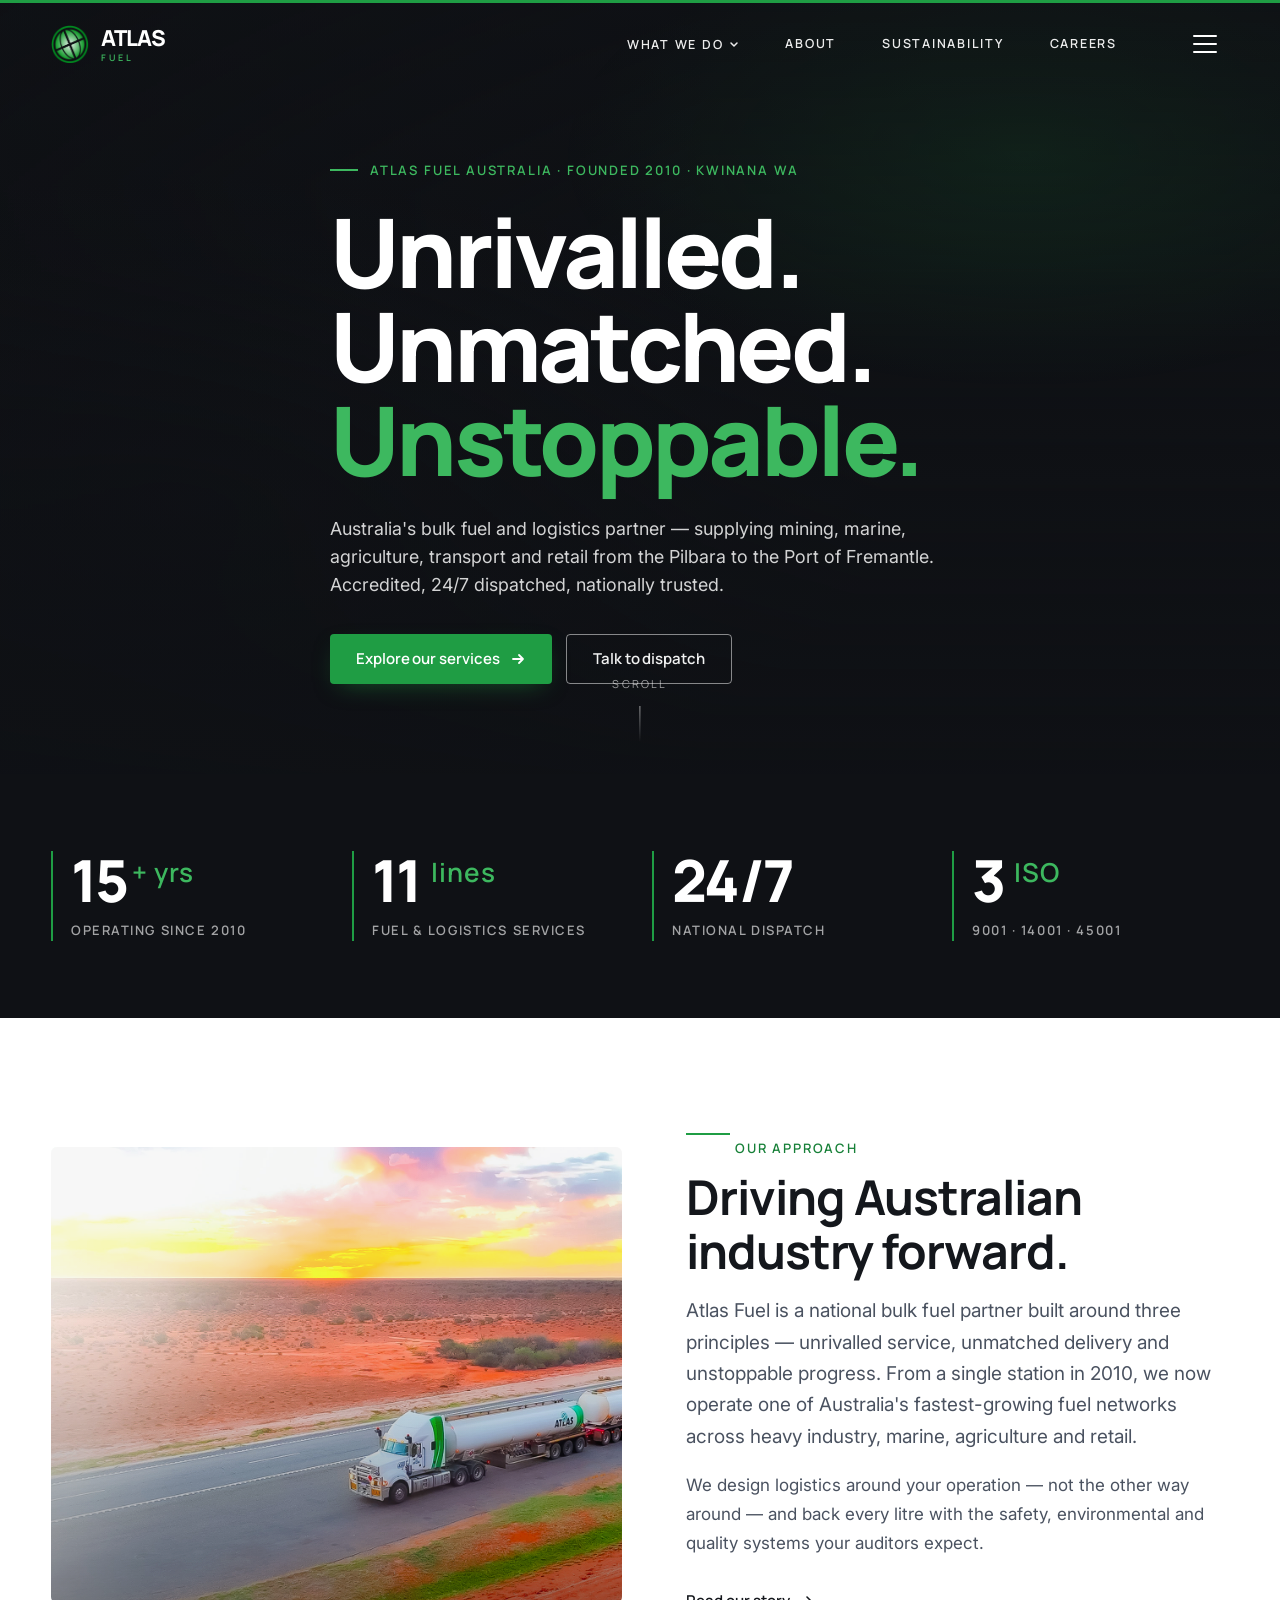
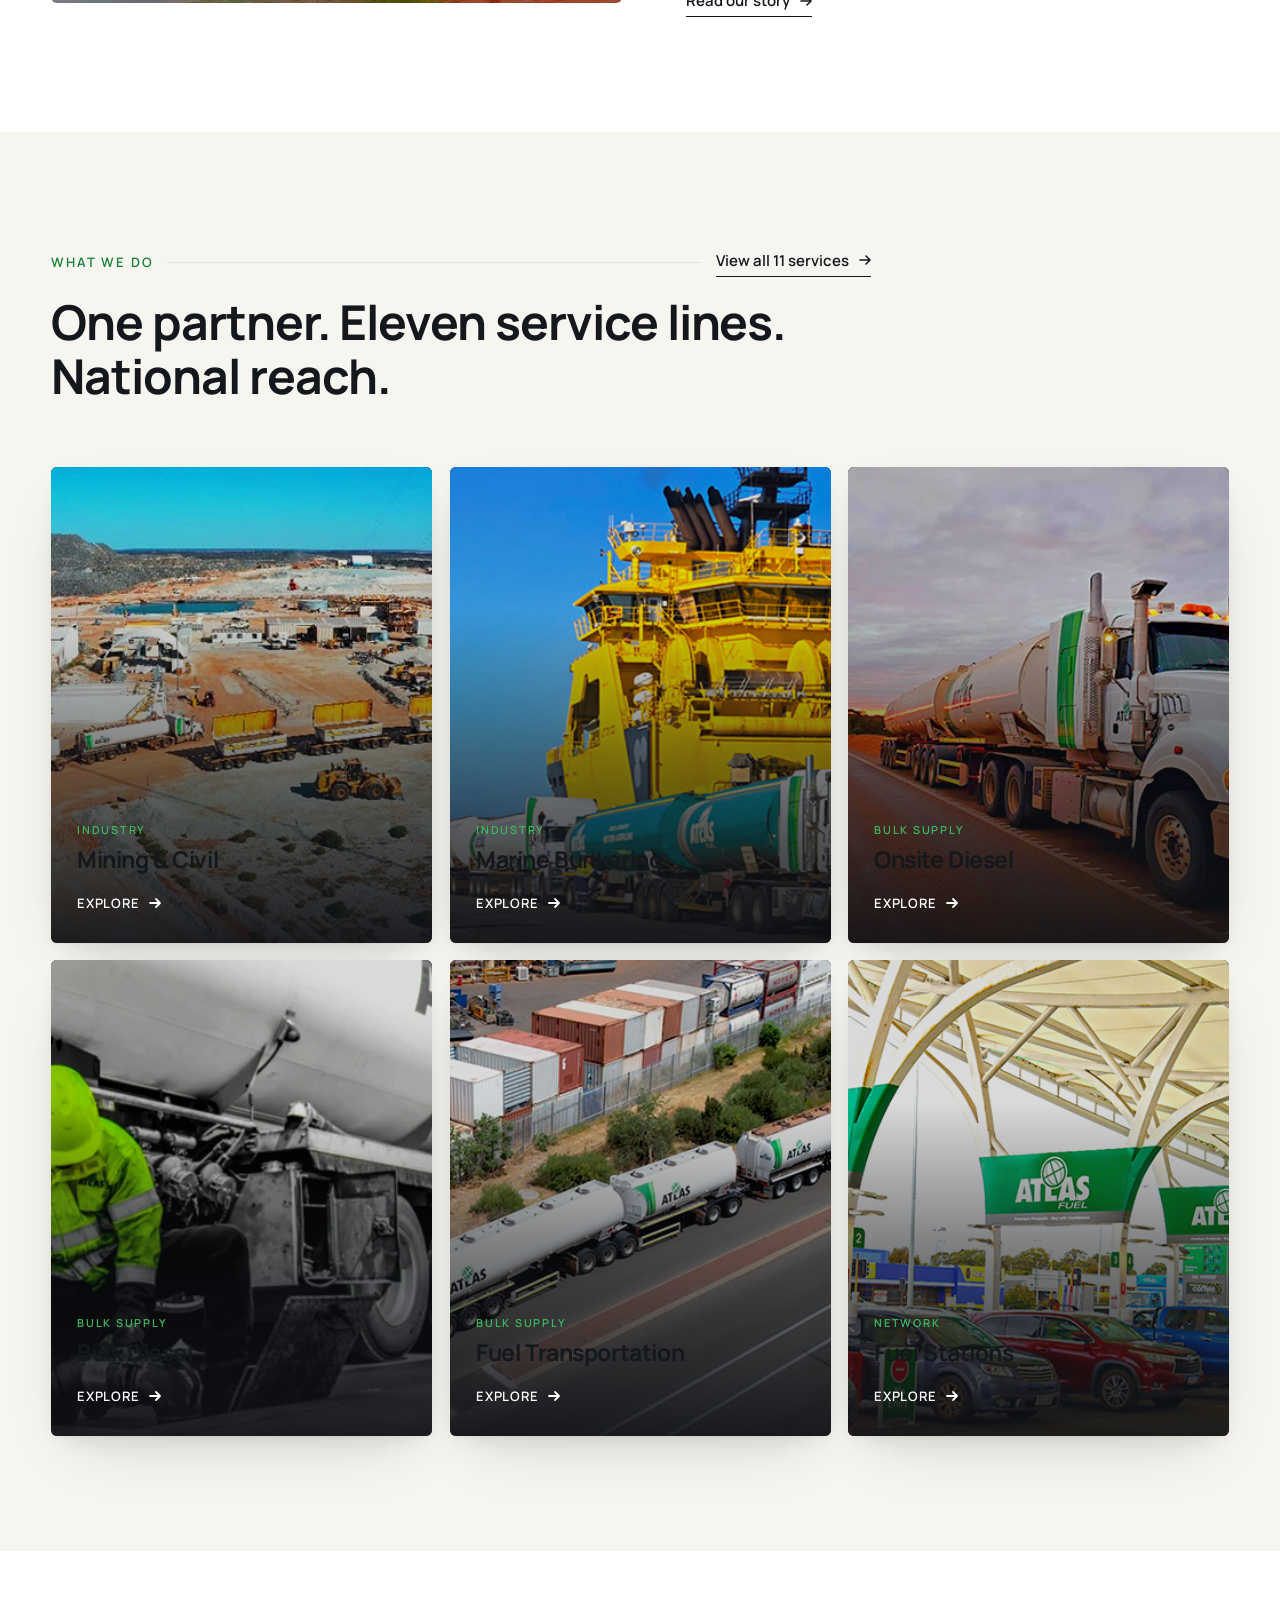
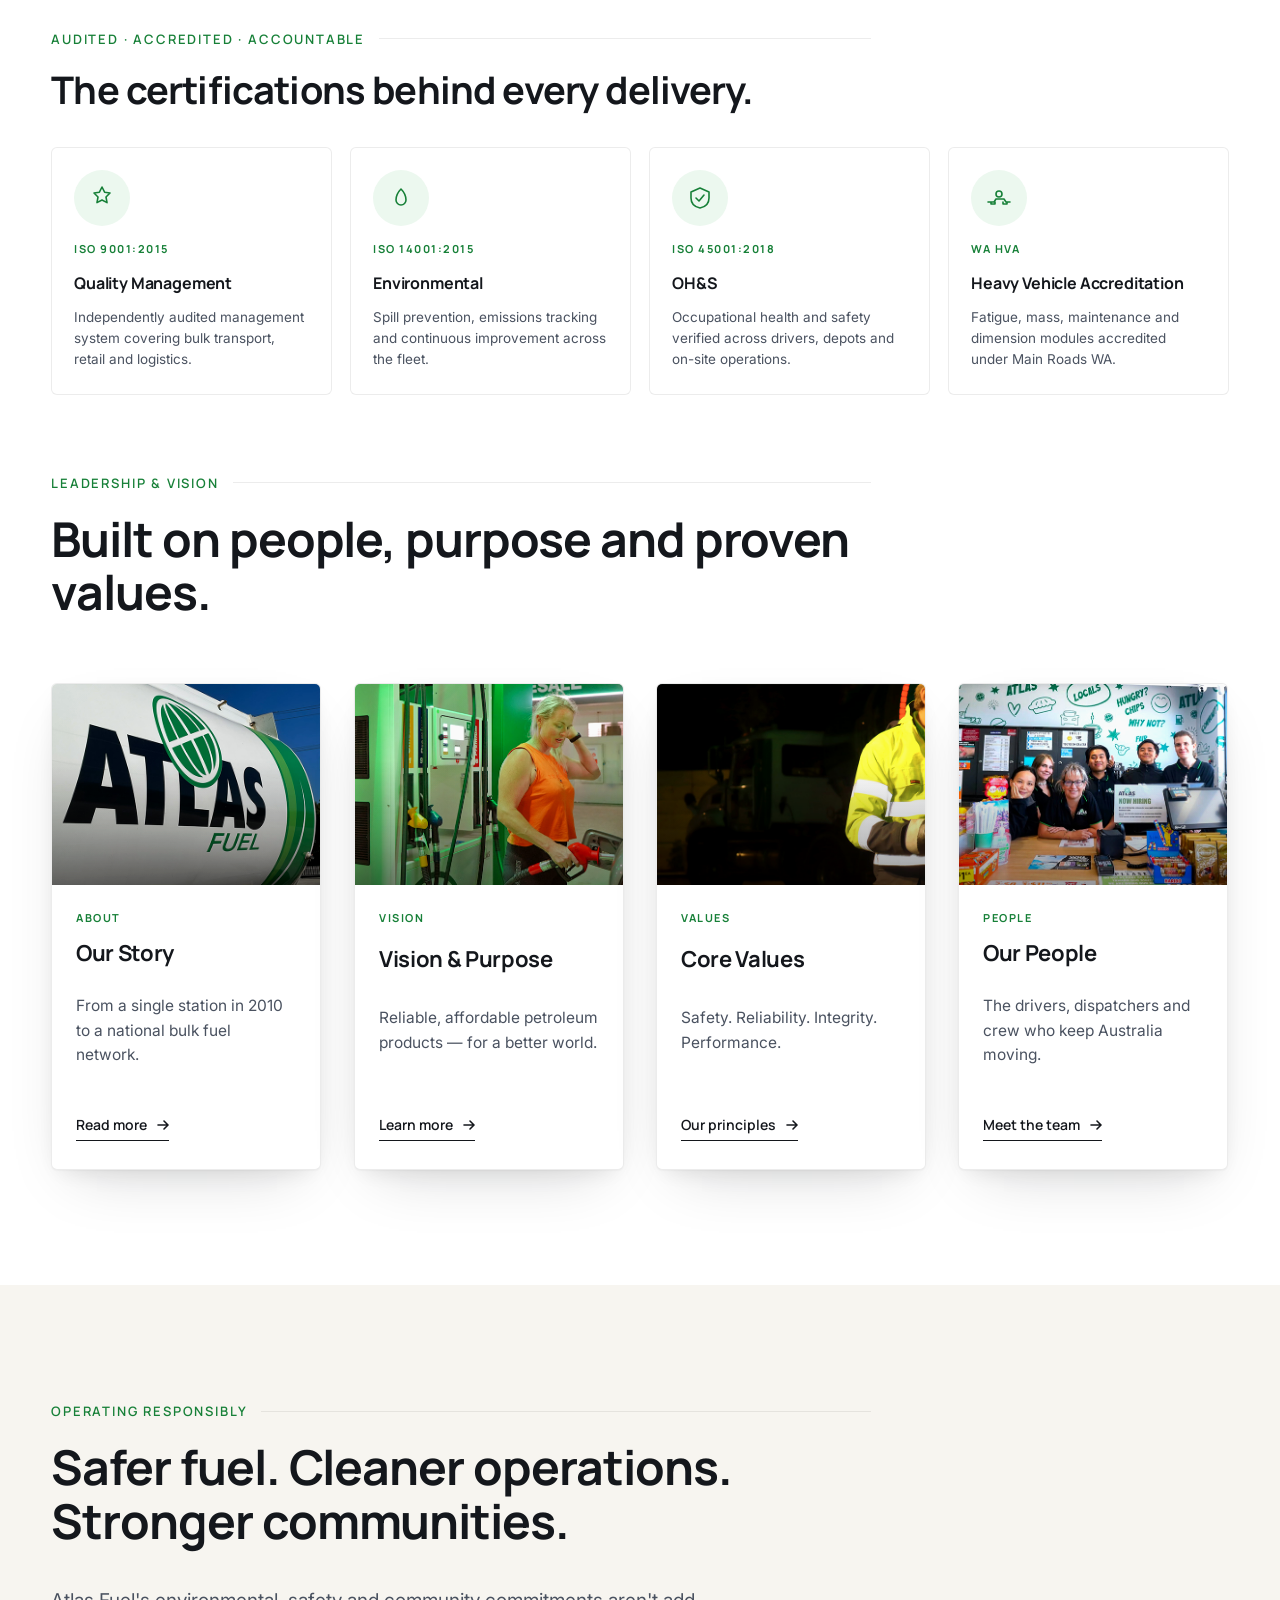
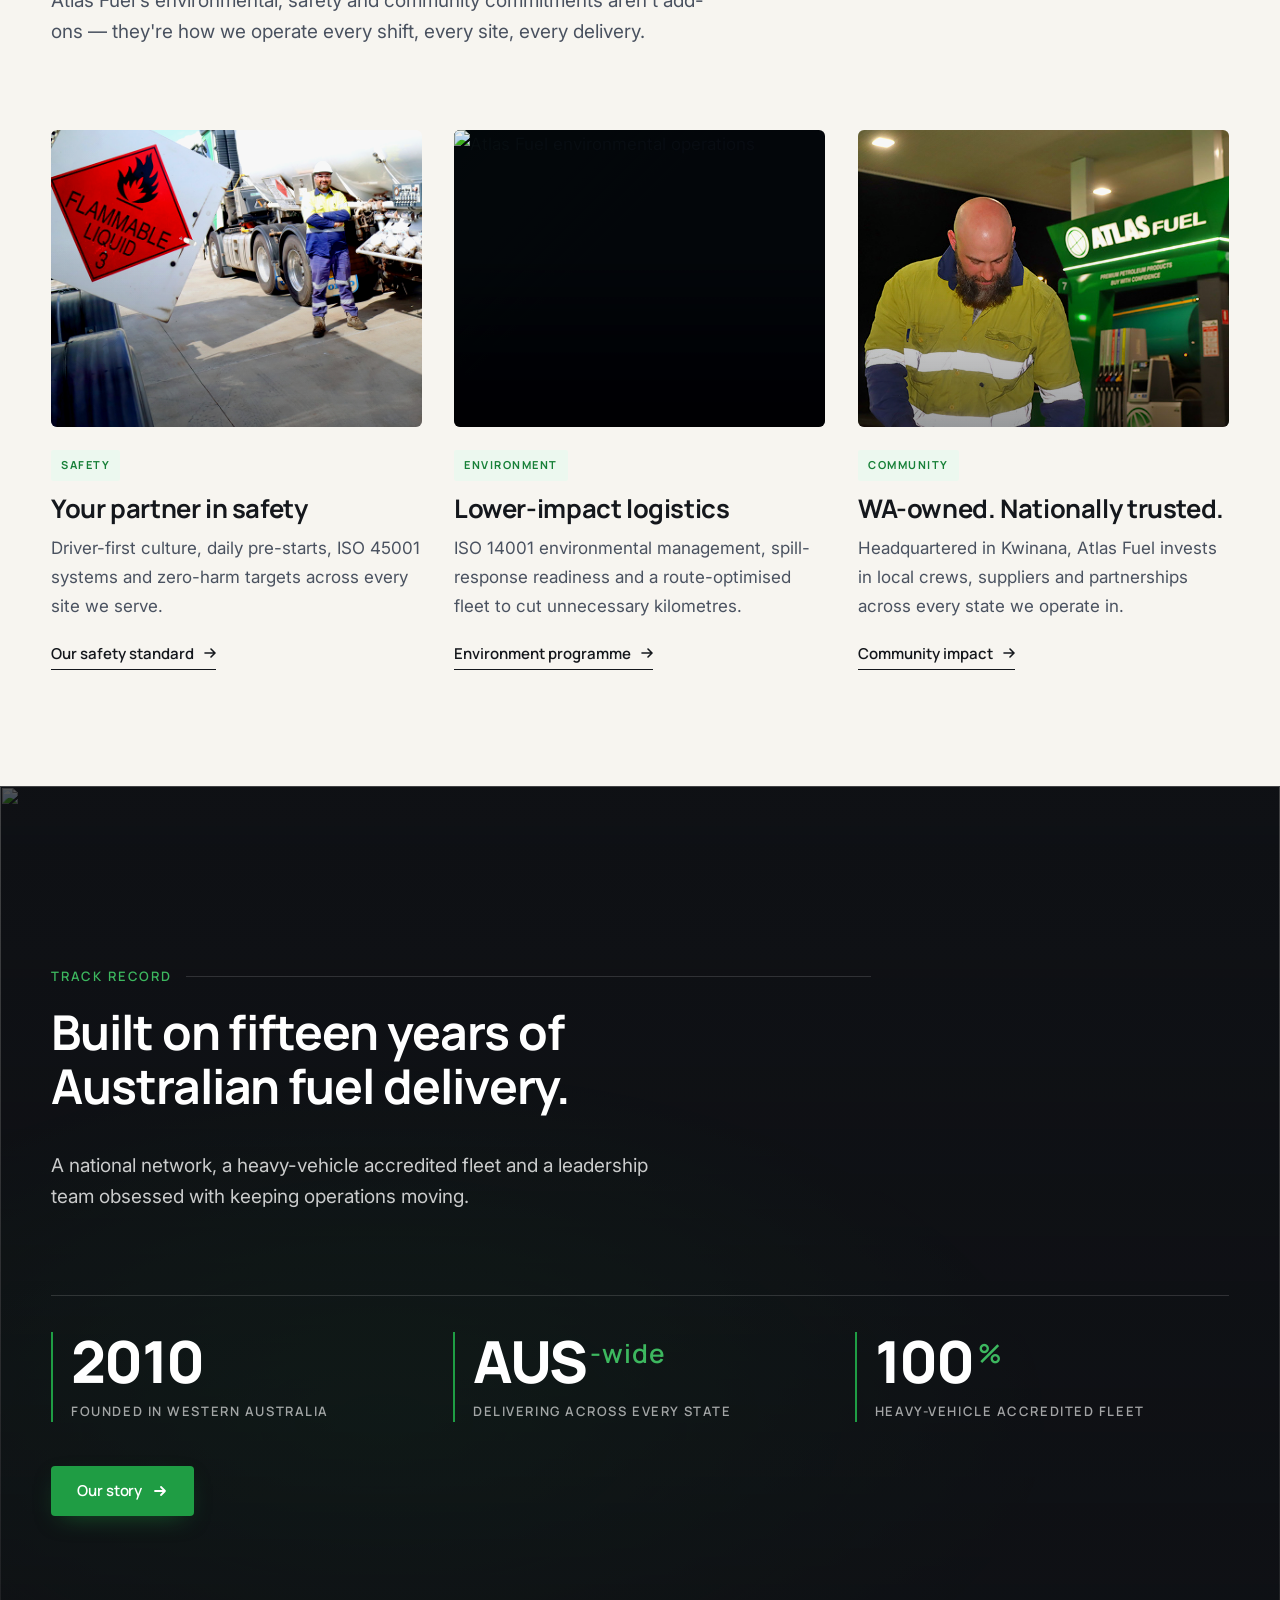
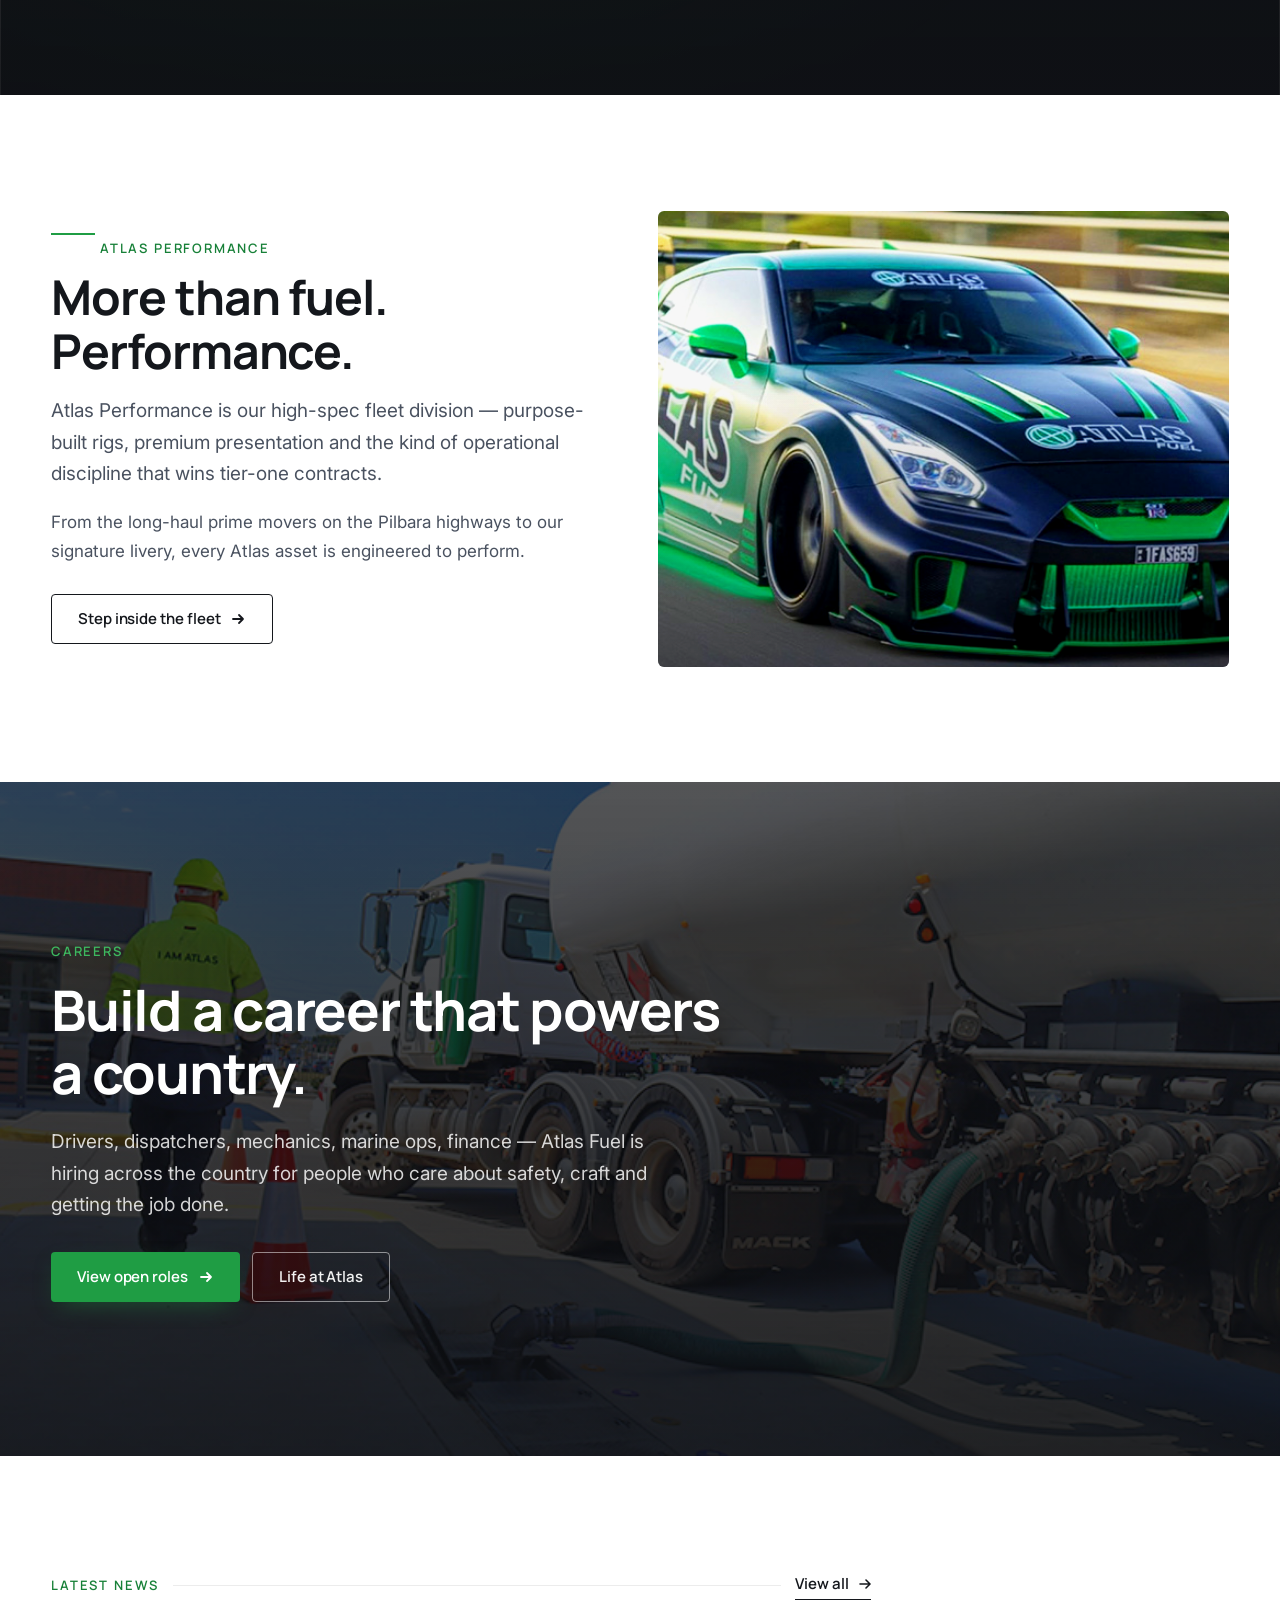
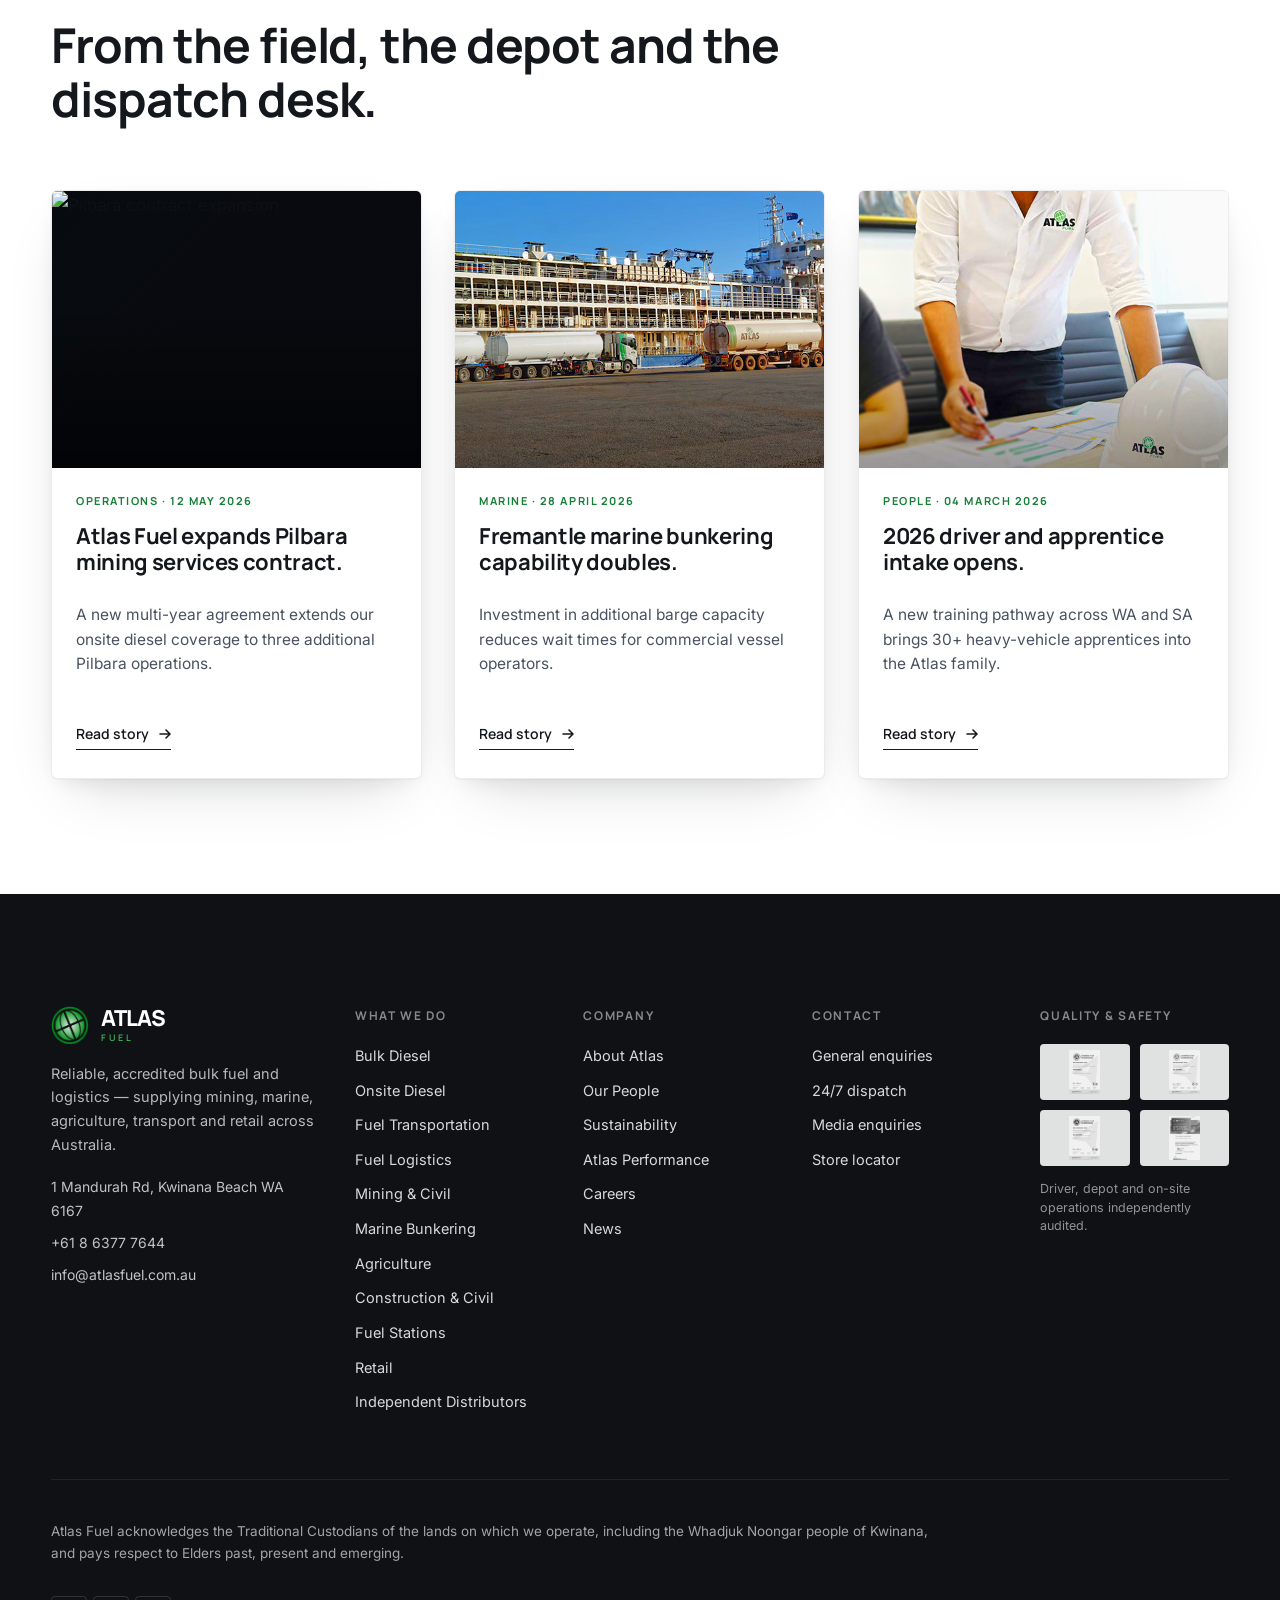
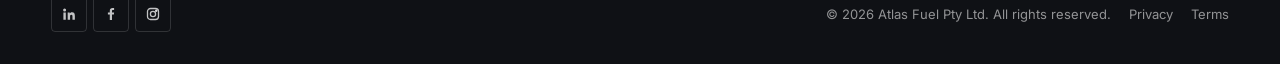
==== commit c2a35fa0: "Remove hero certifications card — lets the cinematic drone shot and three-line tagline breathe; cert" ====
--- a/index.html
+++ b/index.html
@@ -16,7 +16,7 @@
 <meta name="twitter:description" content="Atlas Fuel Australia delivers reliable, accredited bulk fuel and logistics solutions to mining, marine, agriculture, transport and retail across Australia." />
 <meta name="twitter:image" content="https://atlas-fuel-website-lac.vercel.app/brand_assets/Hero.png" />
 <link rel="icon" href="brand_assets/IMG-2926.png" />
-<link rel="stylesheet" href="styles.css?v=11" />
+<link rel="stylesheet" href="styles.css?v=12" />
 </head>
 <body>
 <a href="#main" class="skip" style="position:absolute;left:-9999px;top:auto;width:1px;height:1px;overflow:hidden;">Skip to content</a>
@@ -169,39 +169,6 @@
     </div>
   </div>
   <div class="hero__scroll" aria-hidden="true">Scroll</div>
-
-  <aside class="hero__certs" aria-label="Atlas Fuel certifications">
-    <div class="hero__certs-grid">
-      <a class="hero__cert" href="sustainability.html" aria-label="ISO 9001:2015 Quality Management">
-        <span class="hero__cert-mark" aria-hidden="true">
-          <svg viewBox="0 0 32 32" fill="none"><circle cx="16" cy="16" r="13" stroke="currentColor" stroke-width="1.5"/><path d="M10 16.5l4 4 8-9" stroke="currentColor" stroke-width="2" stroke-linecap="round" stroke-linejoin="round"/></svg>
-        </span>
-        <strong>ISO 9001</strong>
-        <small>Quality</small>
-      </a>
-      <a class="hero__cert" href="sustainability.html#environment" aria-label="ISO 14001:2015 Environmental">
-        <span class="hero__cert-mark" aria-hidden="true">
-          <svg viewBox="0 0 32 32" fill="none"><circle cx="16" cy="16" r="13" stroke="currentColor" stroke-width="1.5"/><path d="M16 8c3 3 5 6 5 9a5 5 0 11-10 0c0-3 2-6 5-9z" stroke="currentColor" stroke-width="1.6" stroke-linejoin="round"/></svg>
-        </span>
-        <strong>ISO 14001</strong>
-        <small>Environment</small>
-      </a>
-      <a class="hero__cert" href="sustainability.html#safety" aria-label="ISO 45001:2018 OH and S">
-        <span class="hero__cert-mark" aria-hidden="true">
-          <svg viewBox="0 0 32 32" fill="none"><circle cx="16" cy="16" r="13" stroke="currentColor" stroke-width="1.5"/><path d="M16 7l7 3v6c0 4-3 7-7 8-4-1-7-4-7-8v-6l7-3z" stroke="currentColor" stroke-width="1.6" stroke-linejoin="round"/><path d="M12 16l3 3 5-5" stroke="currentColor" stroke-width="1.6" stroke-linecap="round" stroke-linejoin="round"/></svg>
-        </span>
-        <strong>ISO 45001</strong>
-        <small>Safety</small>
-      </a>
-      <a class="hero__cert" href="sustainability.html" aria-label="WA Heavy Vehicle Accreditation">
-        <span class="hero__cert-mark" aria-hidden="true">
-          <svg viewBox="0 0 32 32" fill="none"><circle cx="16" cy="16" r="13" stroke="currentColor" stroke-width="1.5"/><path d="M7 21h4l2-3h7l1 3h4M10 21v2h3v-2M19 21v2h3v-2" stroke="currentColor" stroke-width="1.6" stroke-linecap="round" stroke-linejoin="round"/><circle cx="16" cy="13" r="2.5" stroke="currentColor" stroke-width="1.6"/></svg>
-        </span>
-        <strong>WA HVA</strong>
-        <small>Heavy Vehicle</small>
-      </a>
-    </div>
-  </aside>
 </section>
 
 <!-- ============ STAT BAND ============ -->
@@ -726,7 +693,7 @@
   </div>
 </footer>
 
-<script src="scroll-fx.js?v=11" defer></script>
+<script src="scroll-fx.js?v=12" defer></script>
 <script>
   // Sticky nav scroll shrink
   (function () {
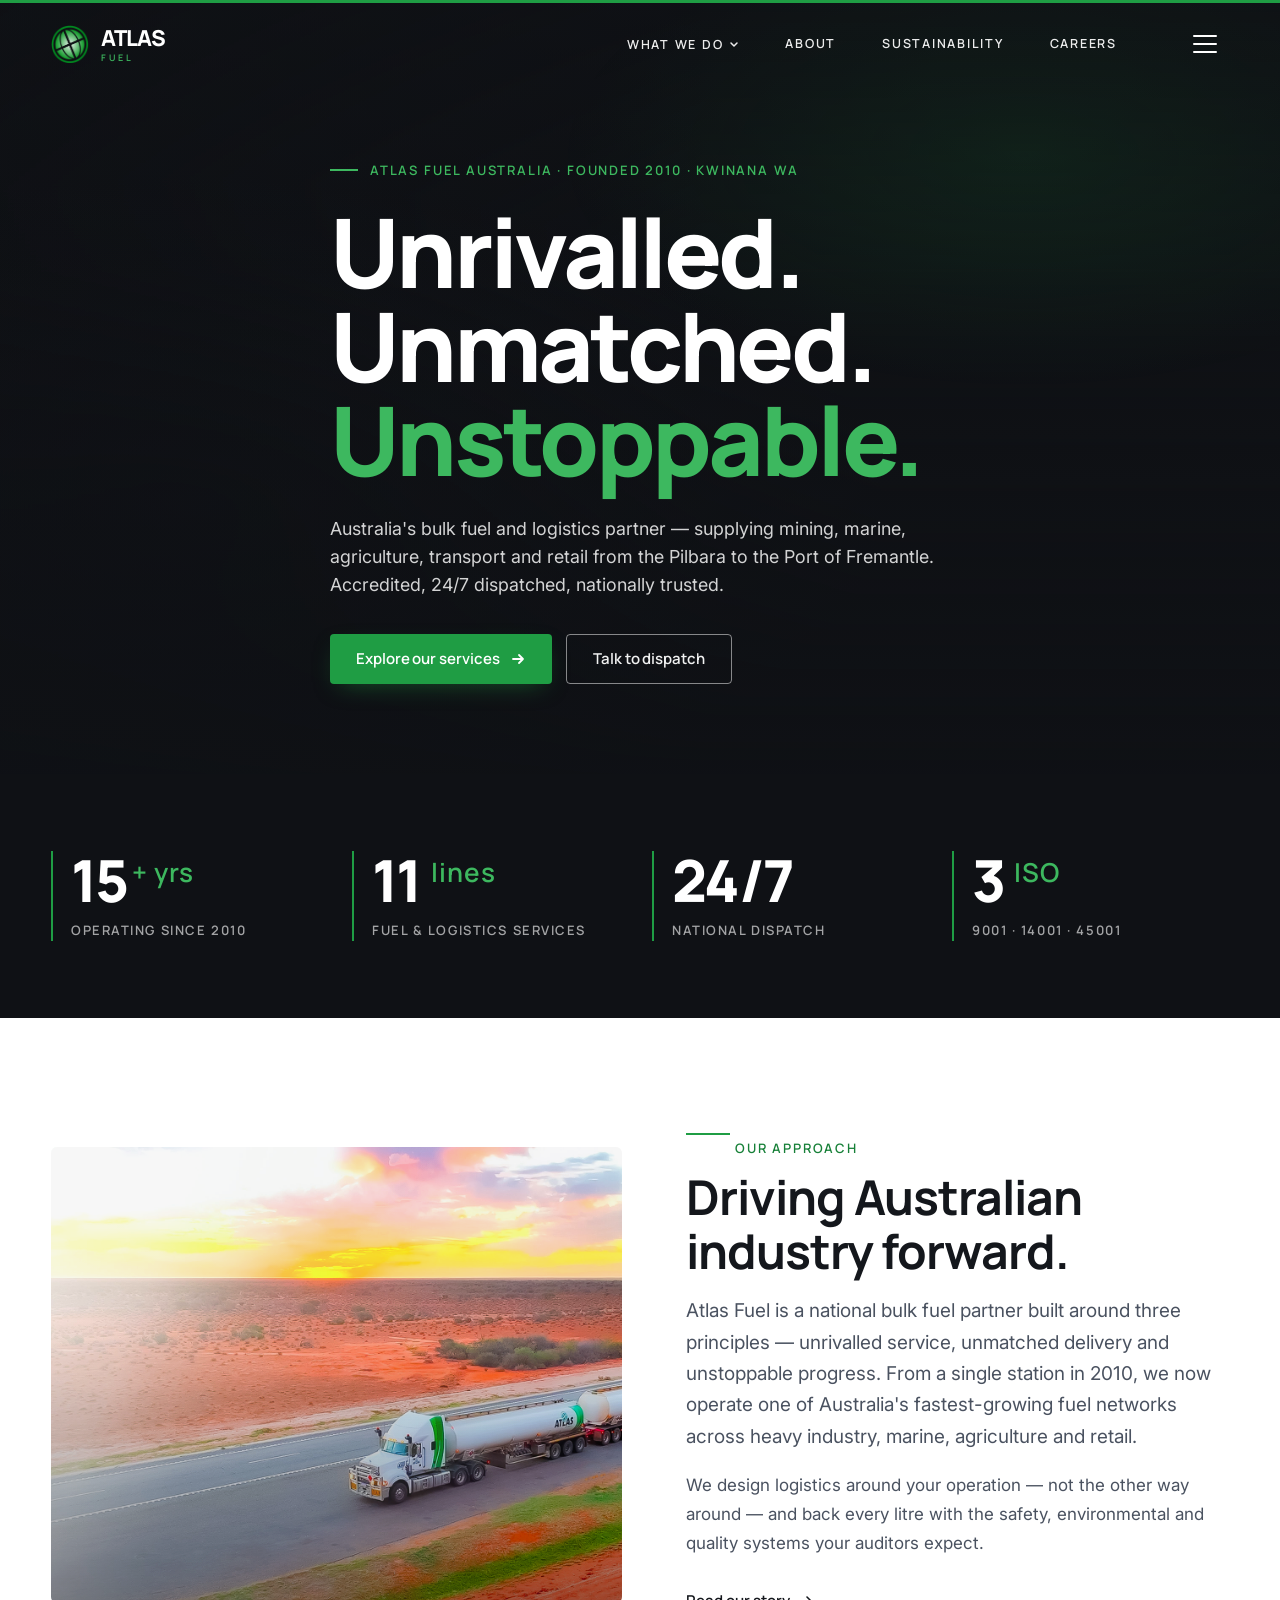
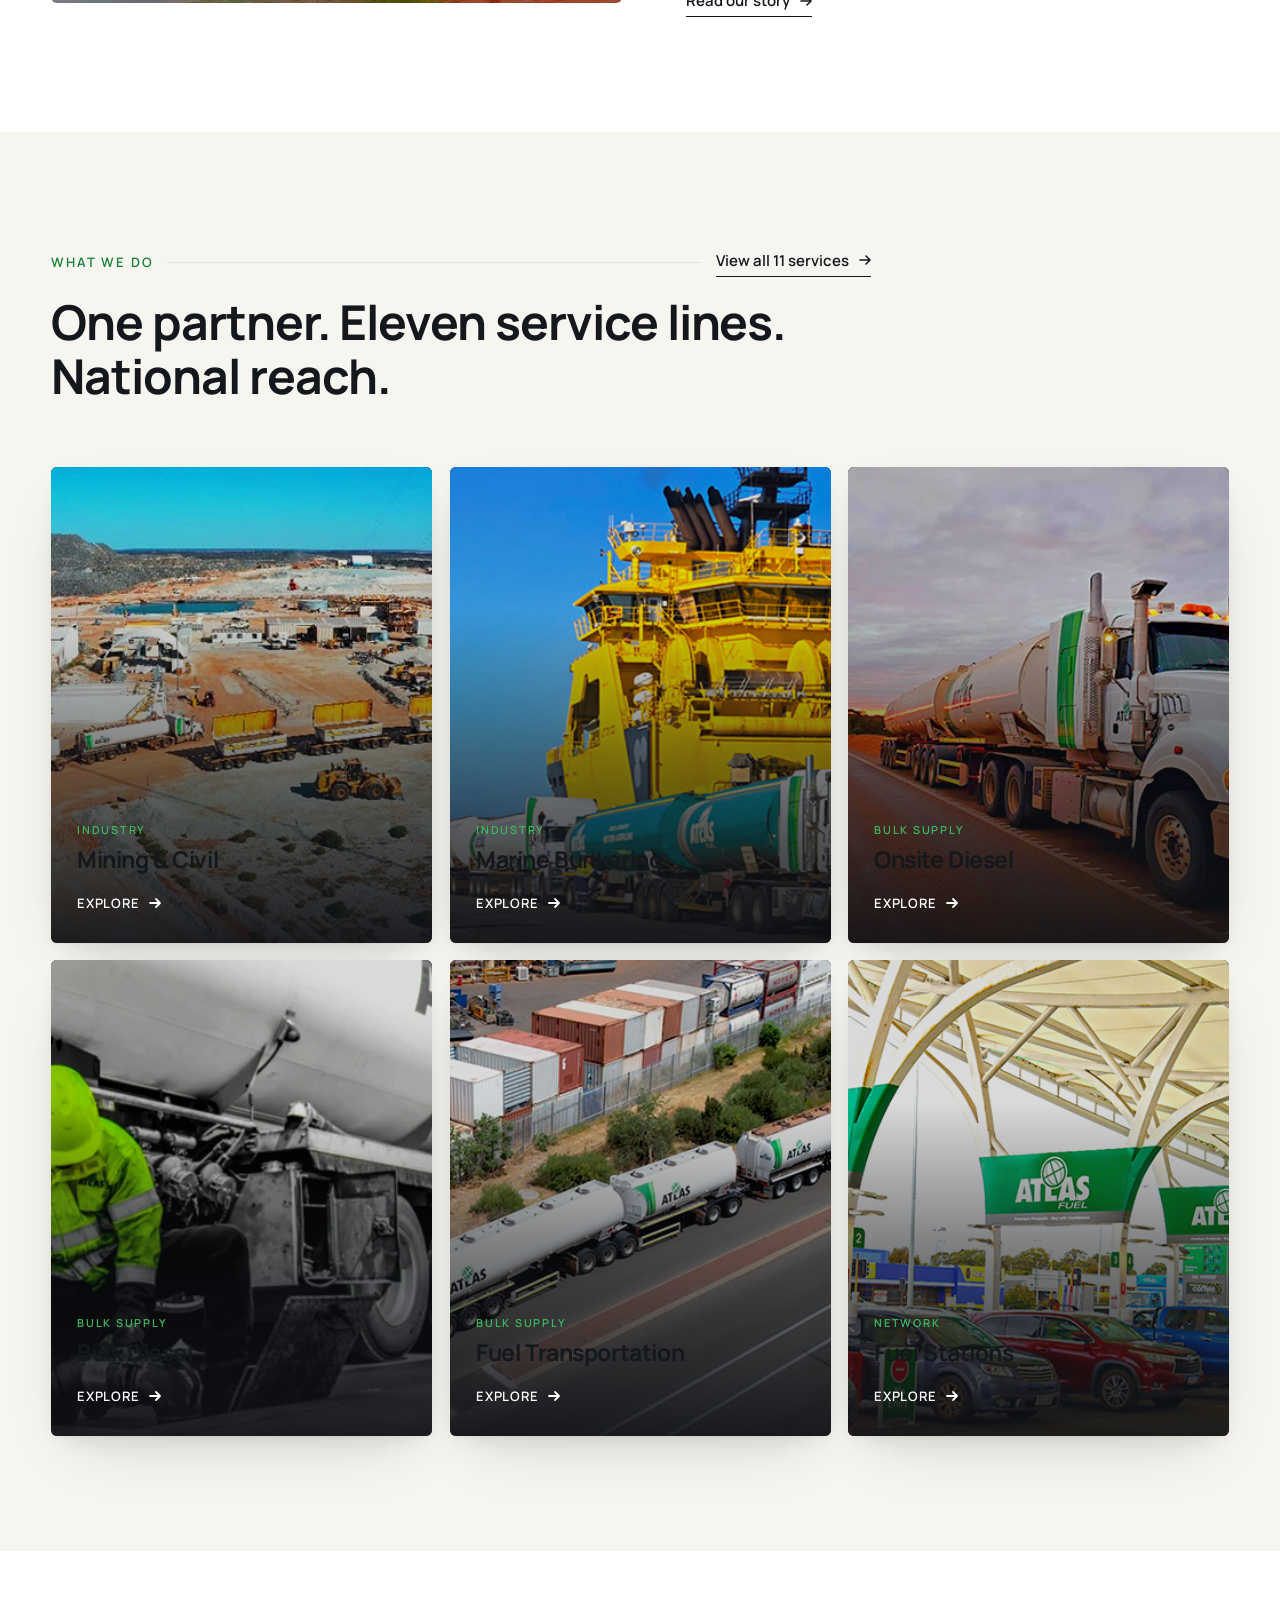
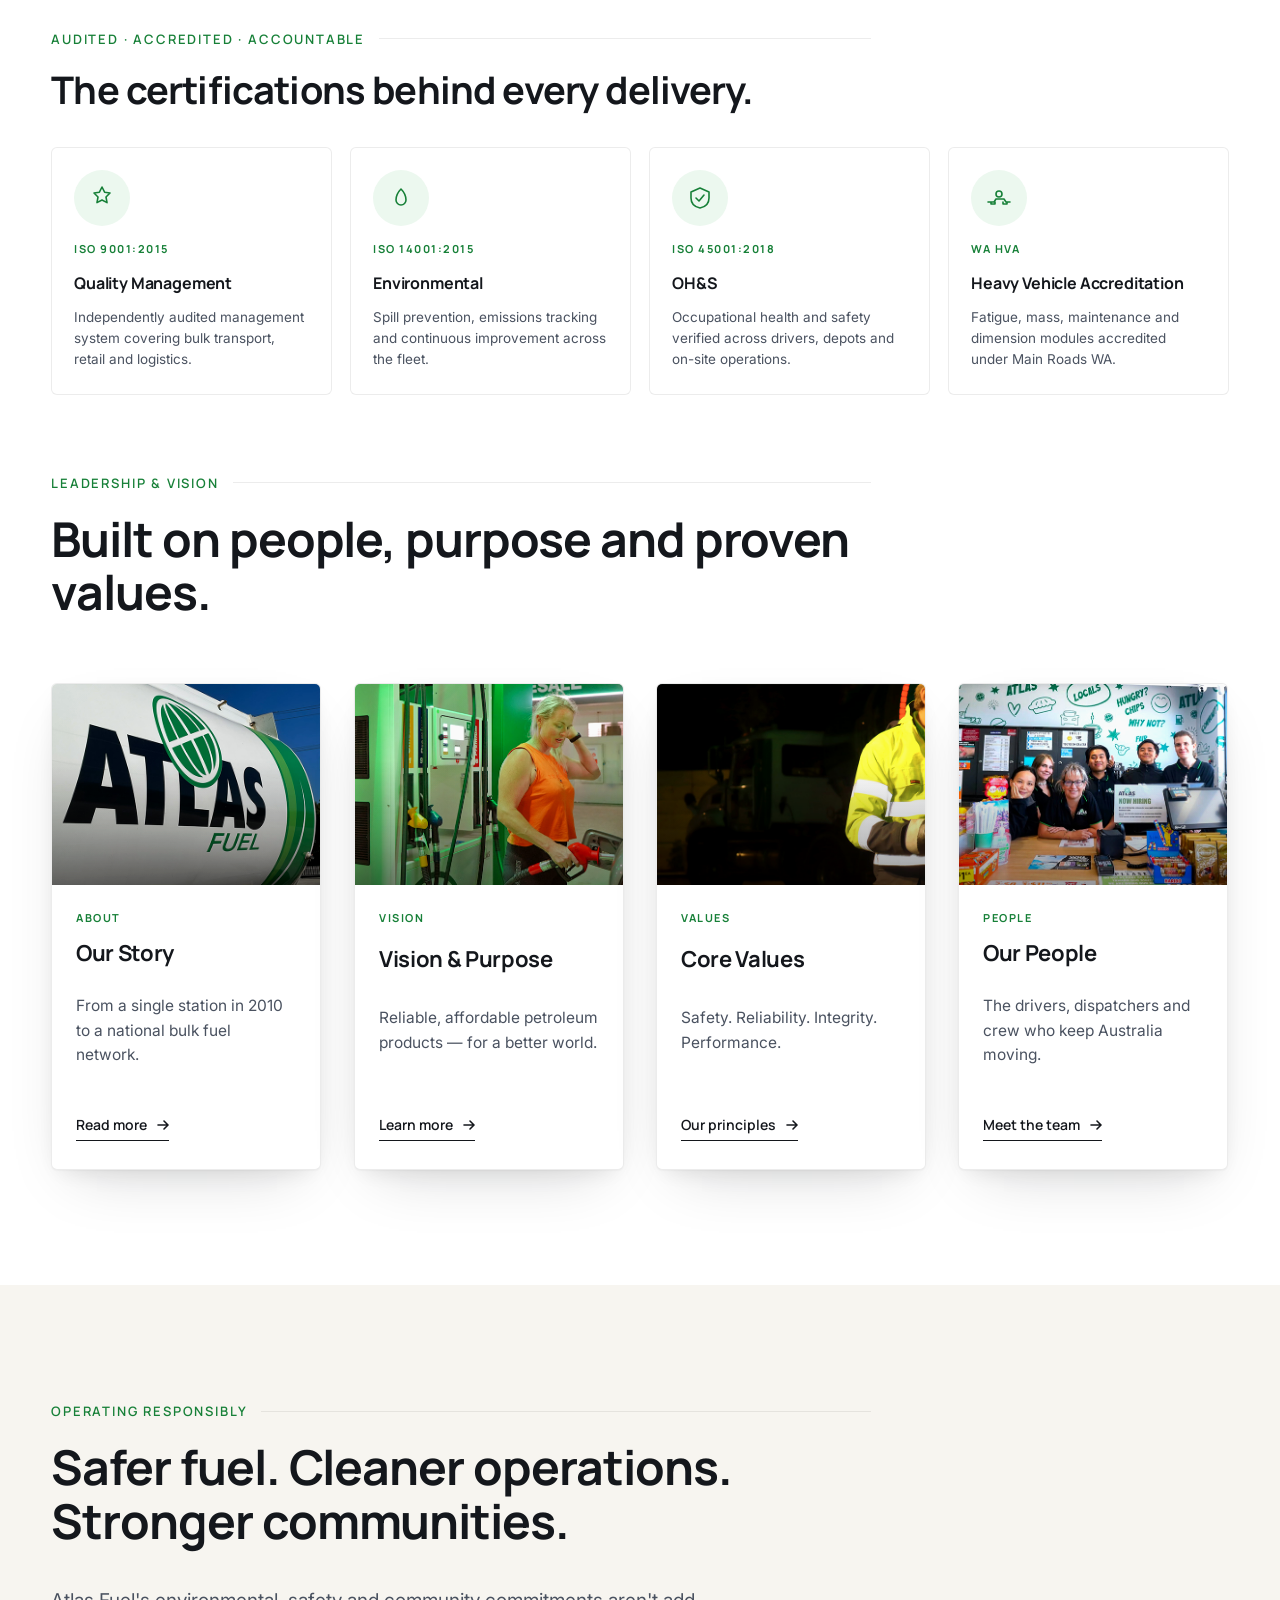
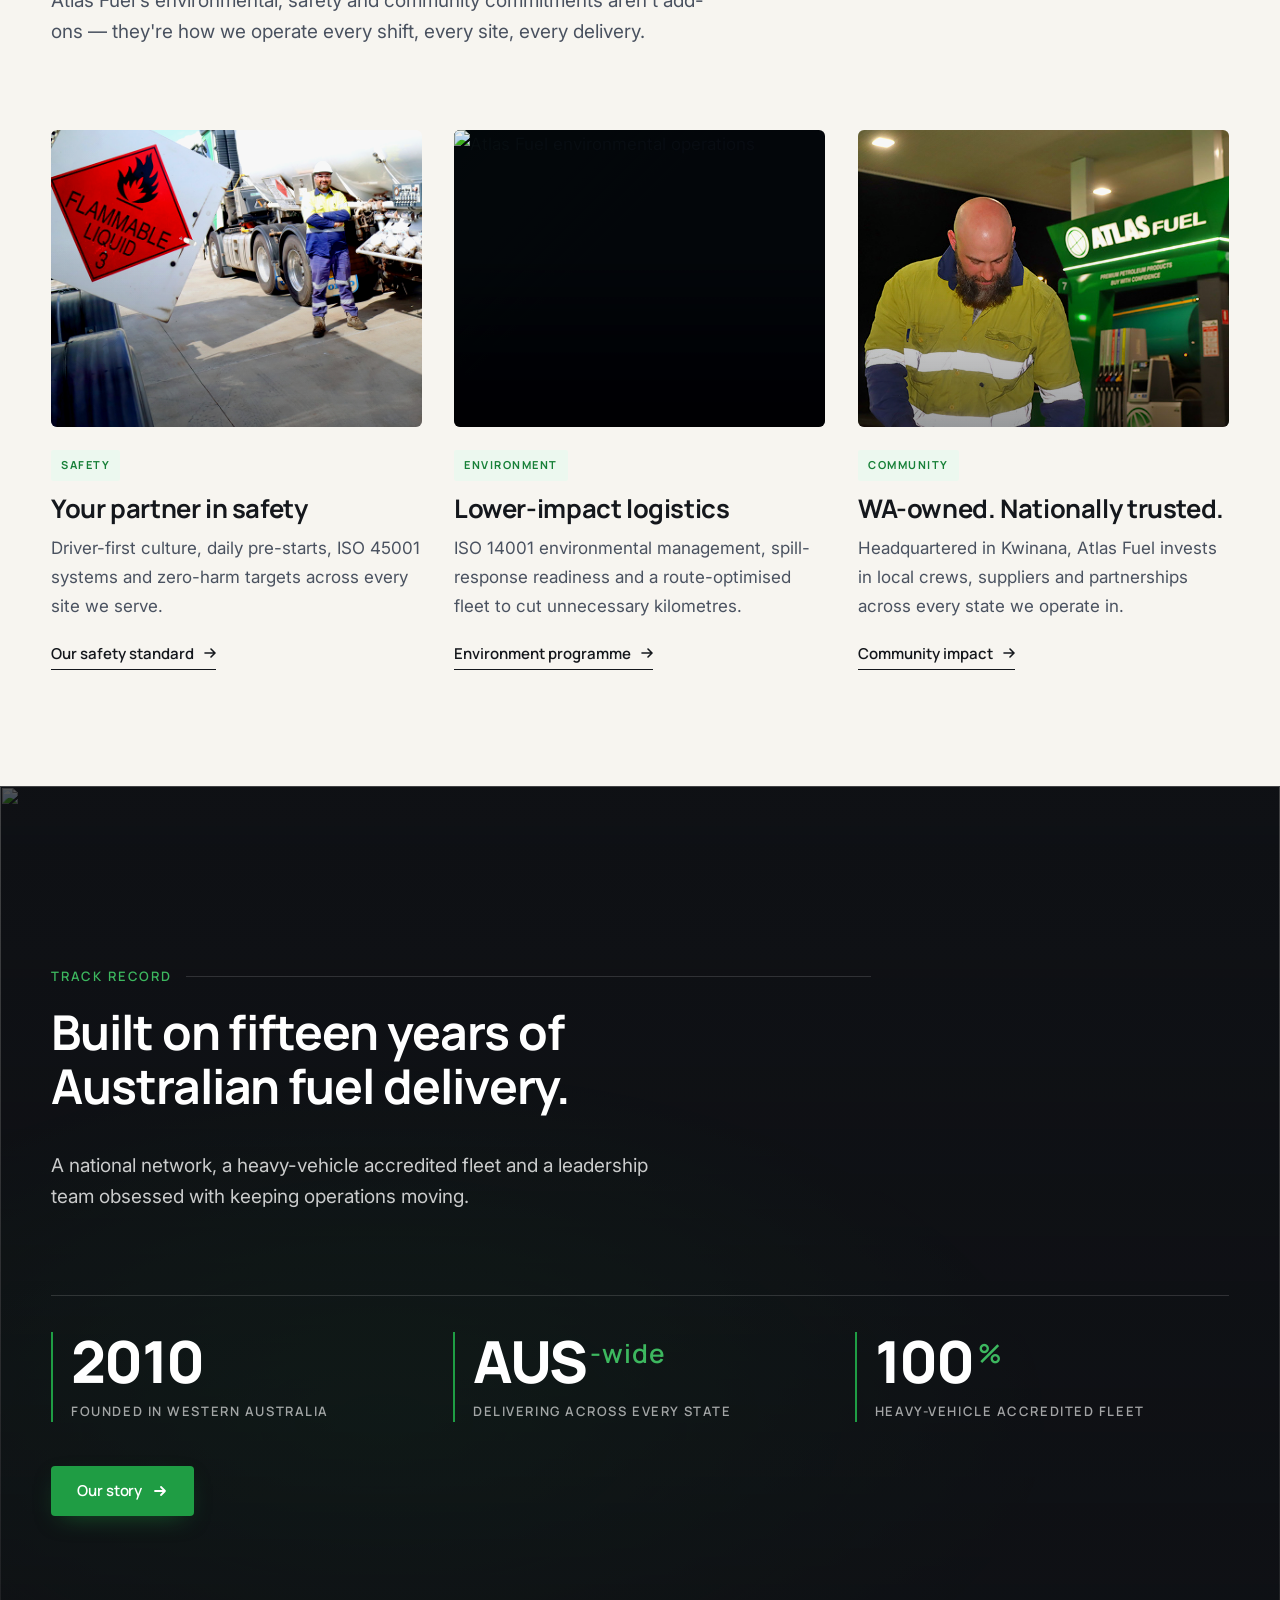
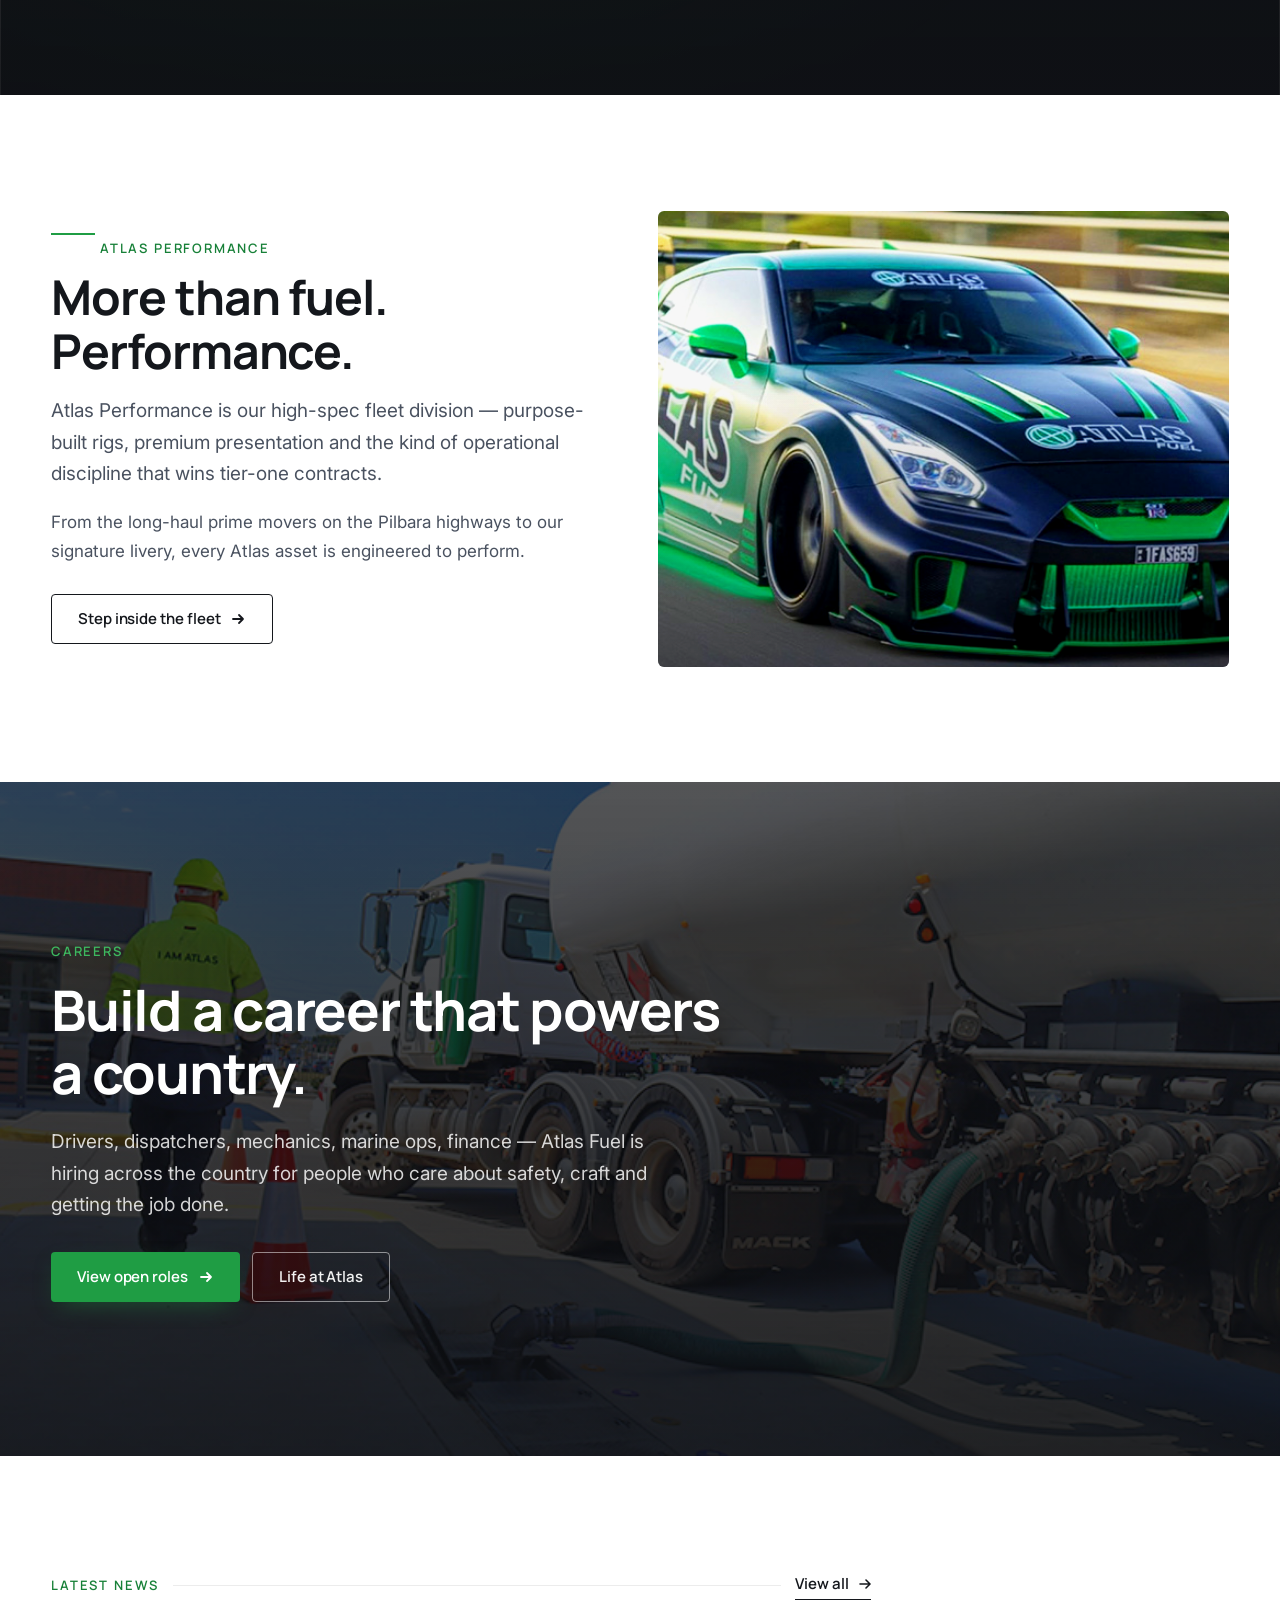
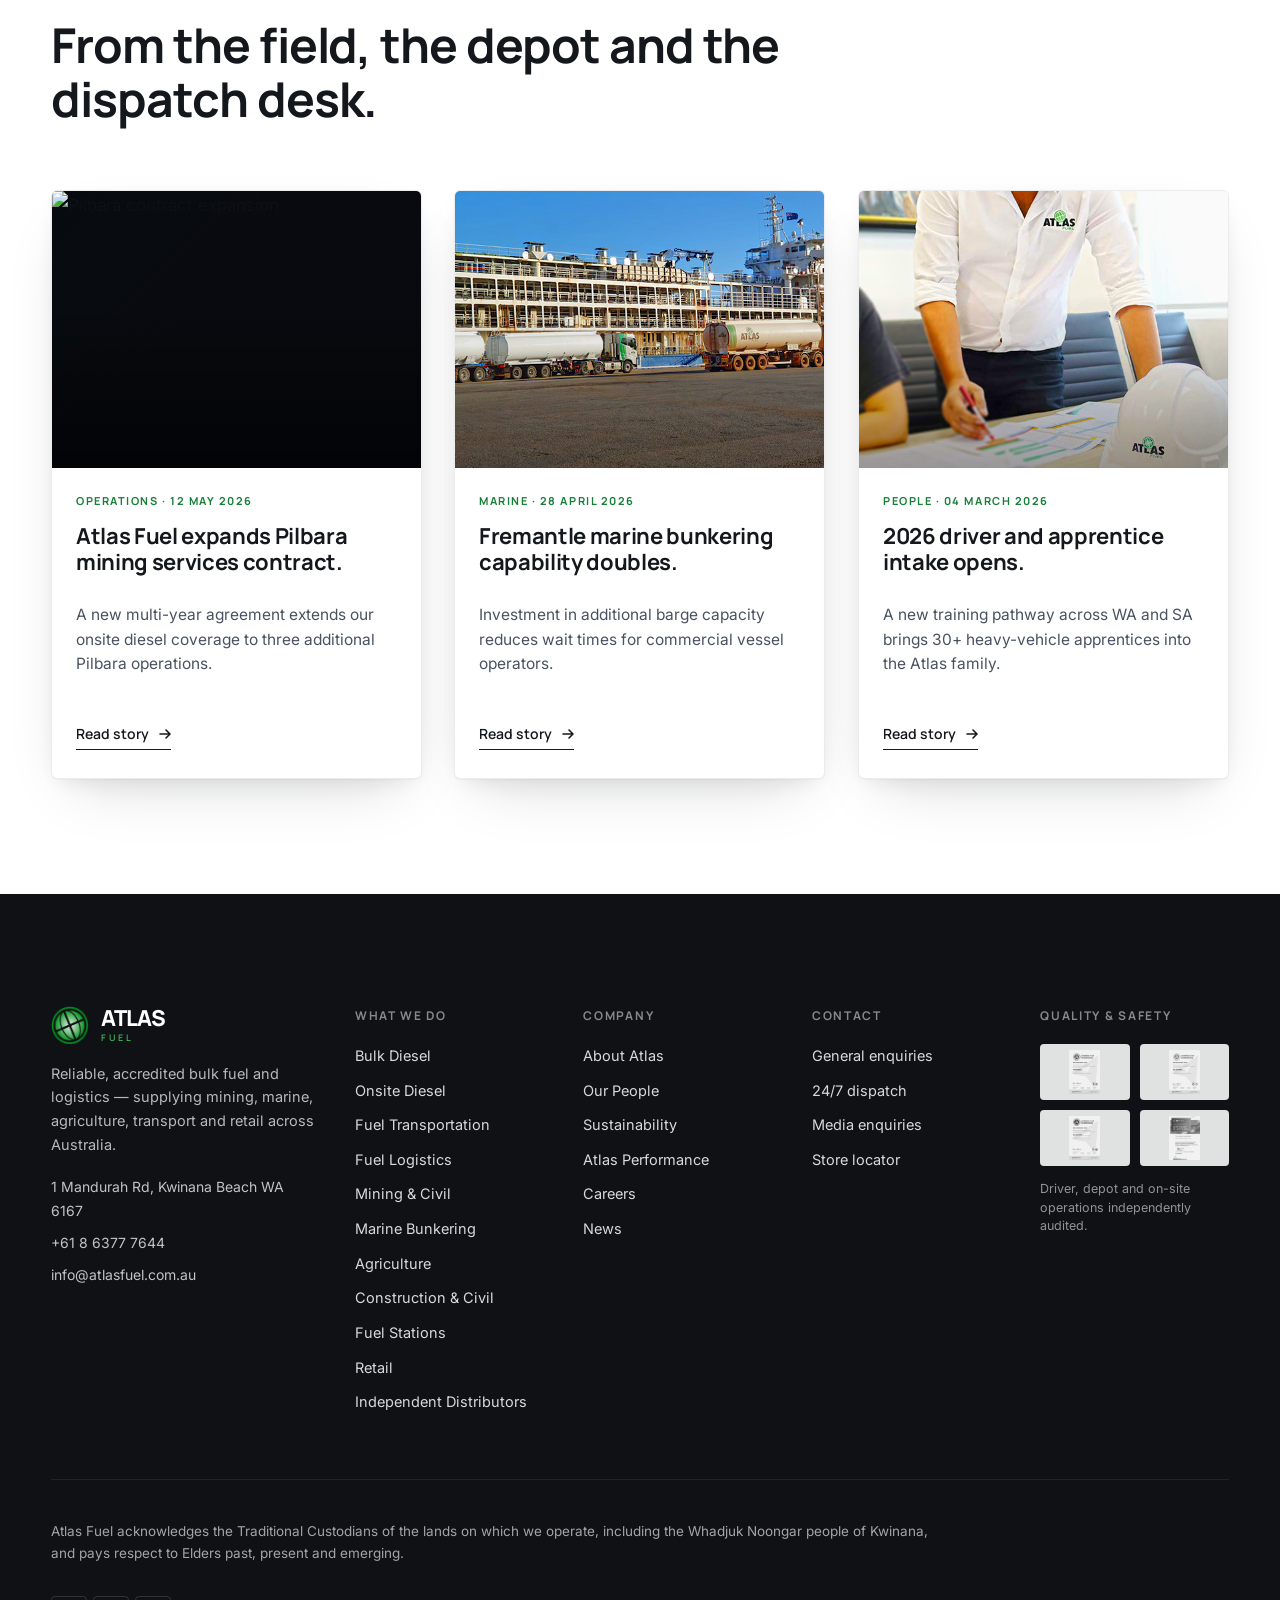
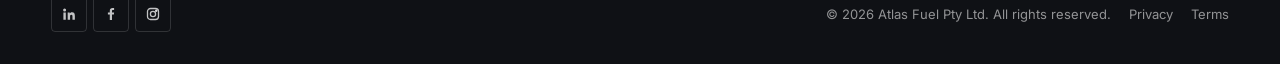
==== commit 4ae122da: "Remove the SCROLL indicator that was overlapping the hero CTAs; v=13" ====
--- a/index.html
+++ b/index.html
@@ -16,7 +16,7 @@
 <meta name="twitter:description" content="Atlas Fuel Australia delivers reliable, accredited bulk fuel and logistics solutions to mining, marine, agriculture, transport and retail across Australia." />
 <meta name="twitter:image" content="https://atlas-fuel-website-lac.vercel.app/brand_assets/Hero.png" />
 <link rel="icon" href="brand_assets/IMG-2926.png" />
-<link rel="stylesheet" href="styles.css?v=12" />
+<link rel="stylesheet" href="styles.css?v=13" />
 </head>
 <body>
 <a href="#main" class="skip" style="position:absolute;left:-9999px;top:auto;width:1px;height:1px;overflow:hidden;">Skip to content</a>
@@ -693,7 +693,7 @@
   </div>
 </footer>
 
-<script src="scroll-fx.js?v=12" defer></script>
+<script src="scroll-fx.js?v=13" defer></script>
 <script>
   // Sticky nav scroll shrink
   (function () {
--- a/styles.css
+++ b/styles.css
@@ -778,23 +778,7 @@
   margin: 0 0 36px 0;
 }
 .hero__ctas { display: flex; flex-wrap: wrap; gap: 14px; }
-.hero__scroll {
-  position: absolute;
-  bottom: 32px; left: 50%; transform: translateX(-50%);
-  z-index: 2;
-  display: none;
-  font-family: var(--display);
-  font-size: 11px;
-  letter-spacing: 0.2em;
-  text-transform: uppercase;
-  color: rgba(255,255,255,0.6);
-}
-@media (min-width: 900px) { .hero__scroll { display: block; } }
-.hero__scroll::after {
-  content: ""; display: block; width: 1px; height: 36px;
-  background: linear-gradient(180deg, rgba(255,255,255,0.6), rgba(255,255,255,0));
-  margin: 12px auto 0;
-}
+.hero__scroll { display: none; }
 
 /* Hero floating certifications card (Bechtel-style featured panel — certs only) */
 .hero__certs {
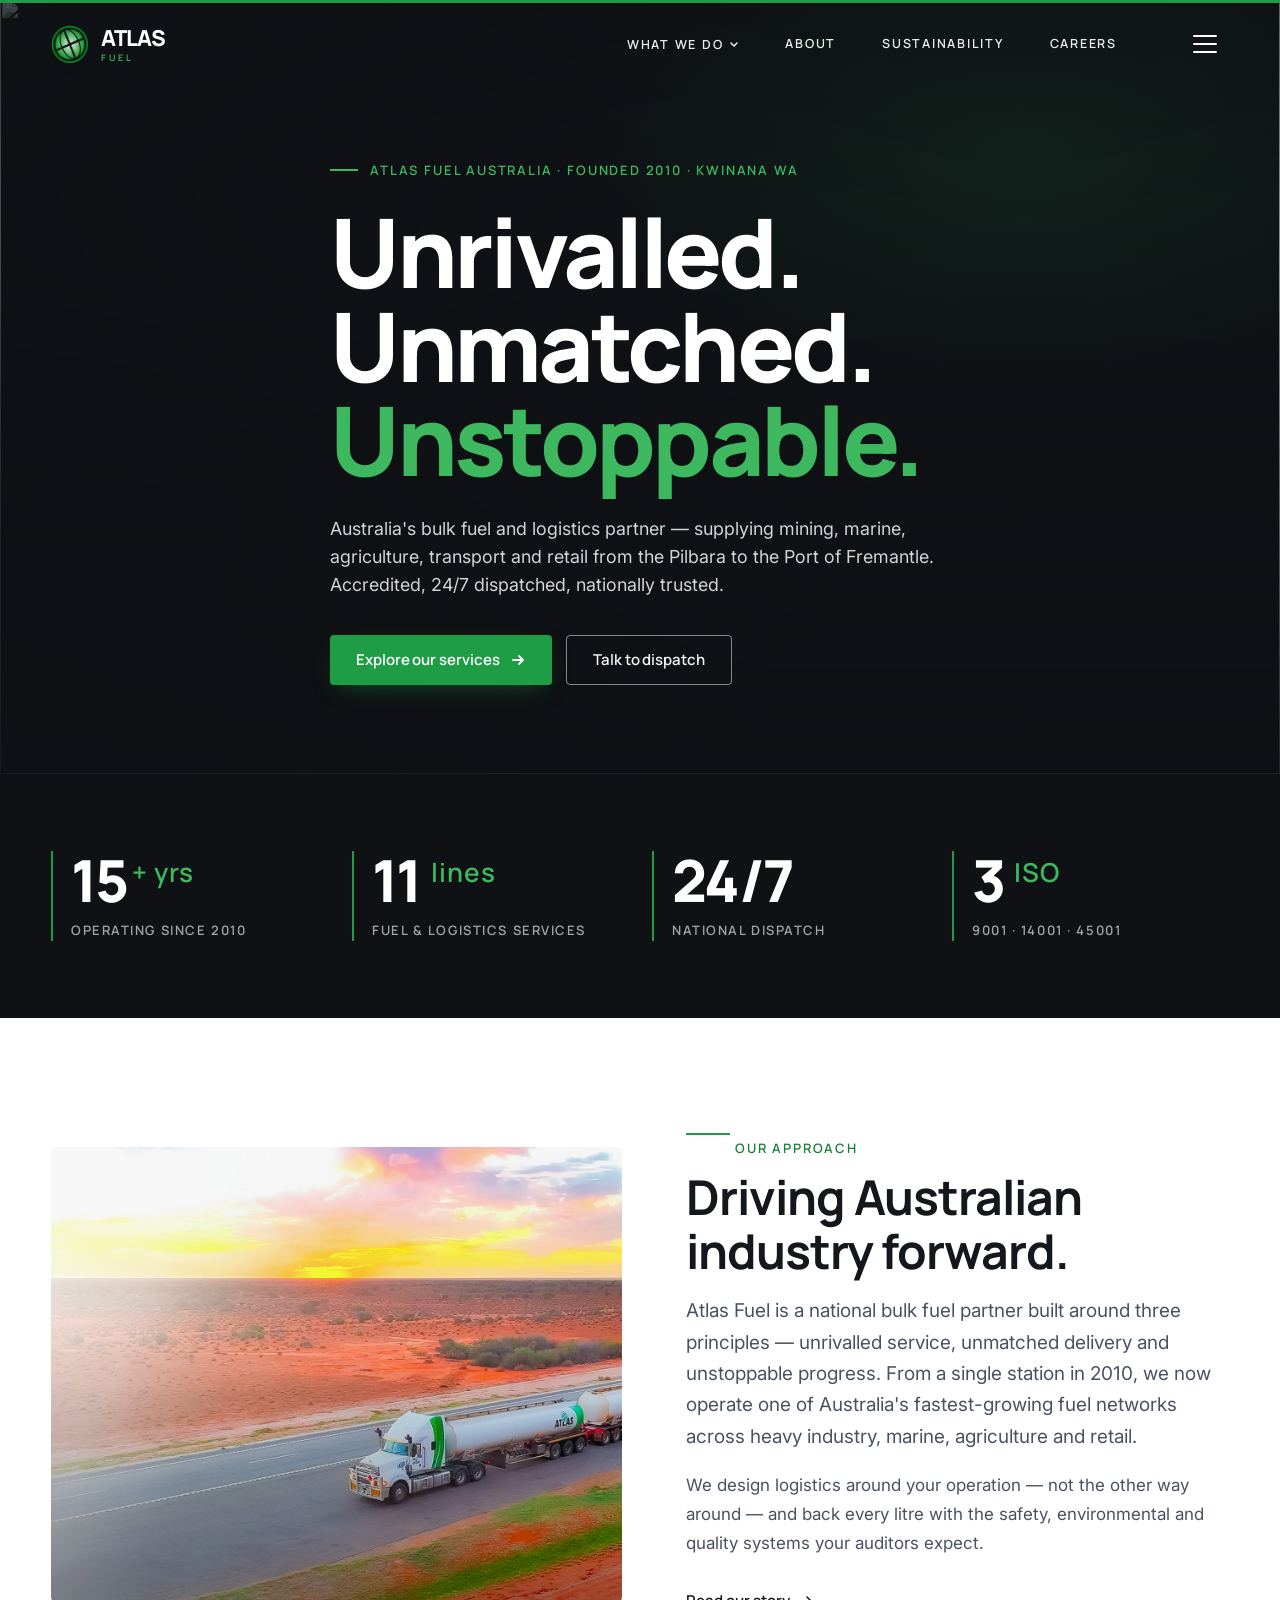
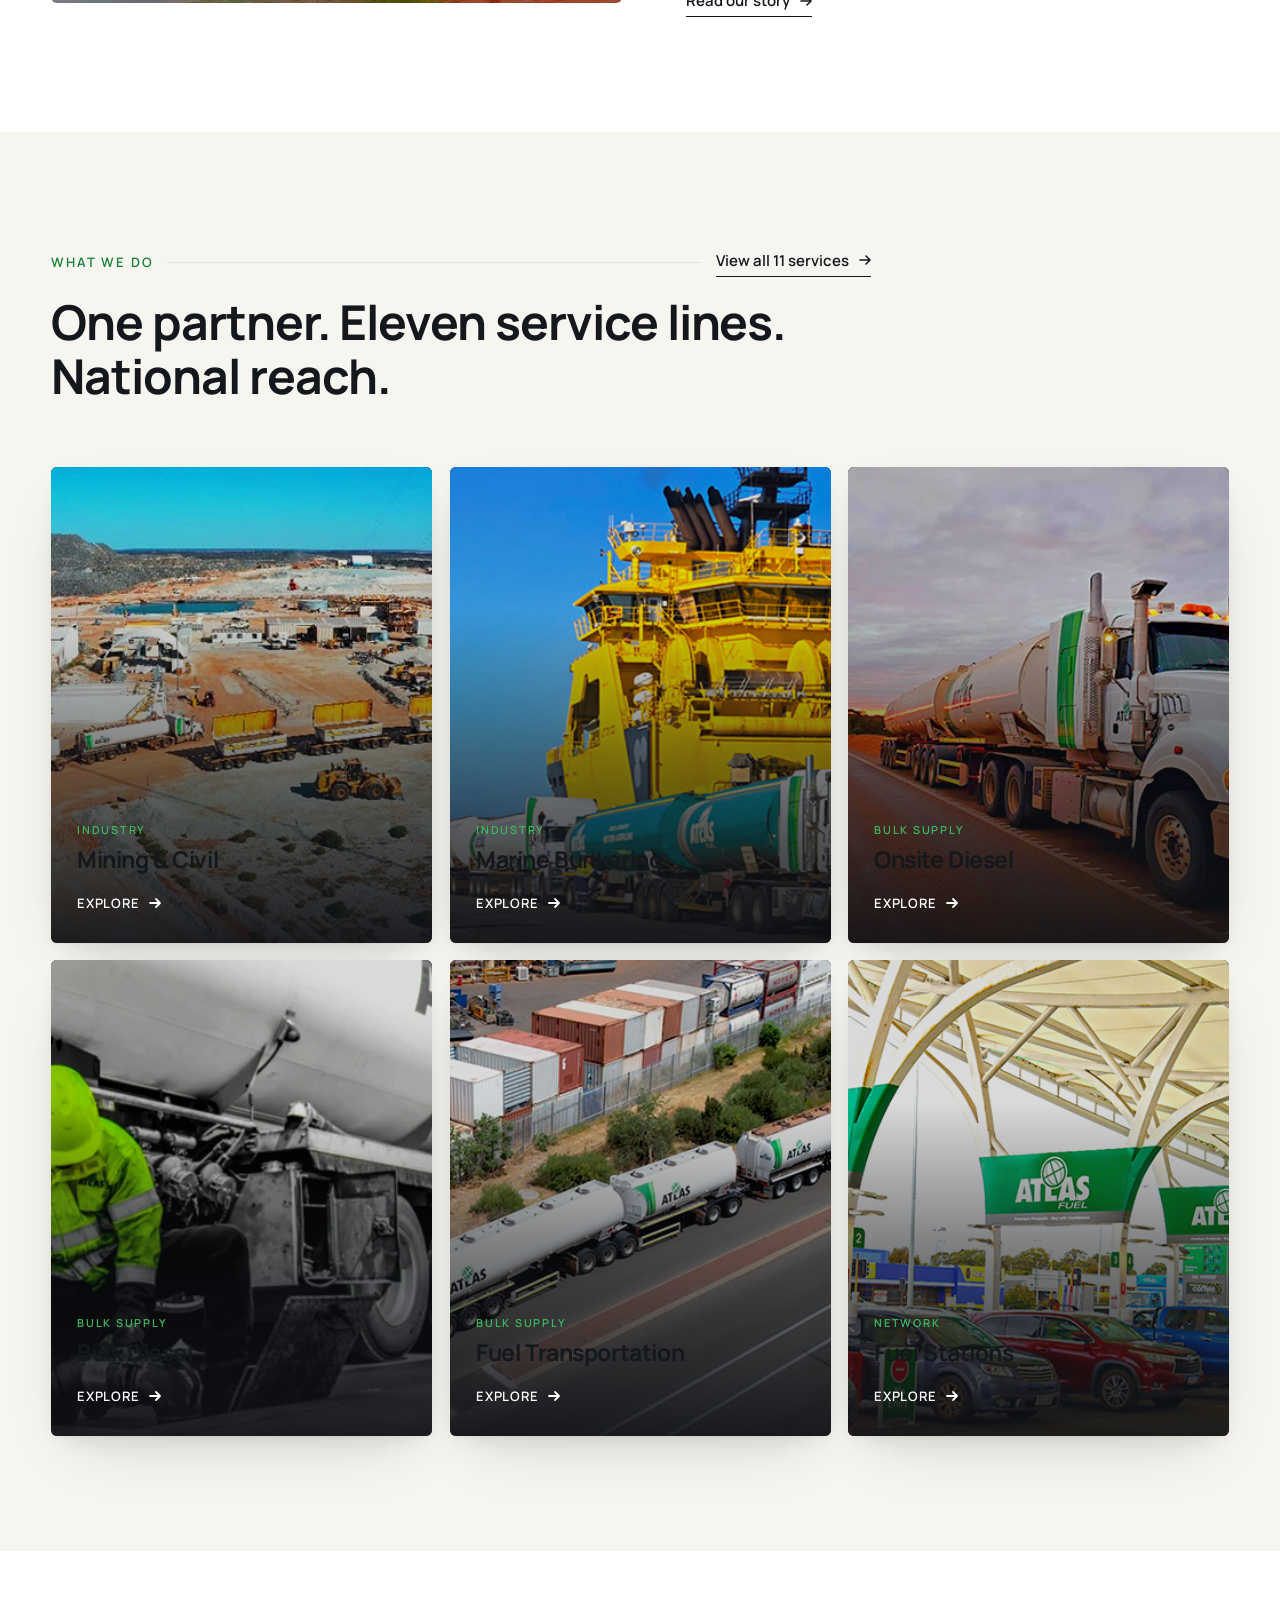
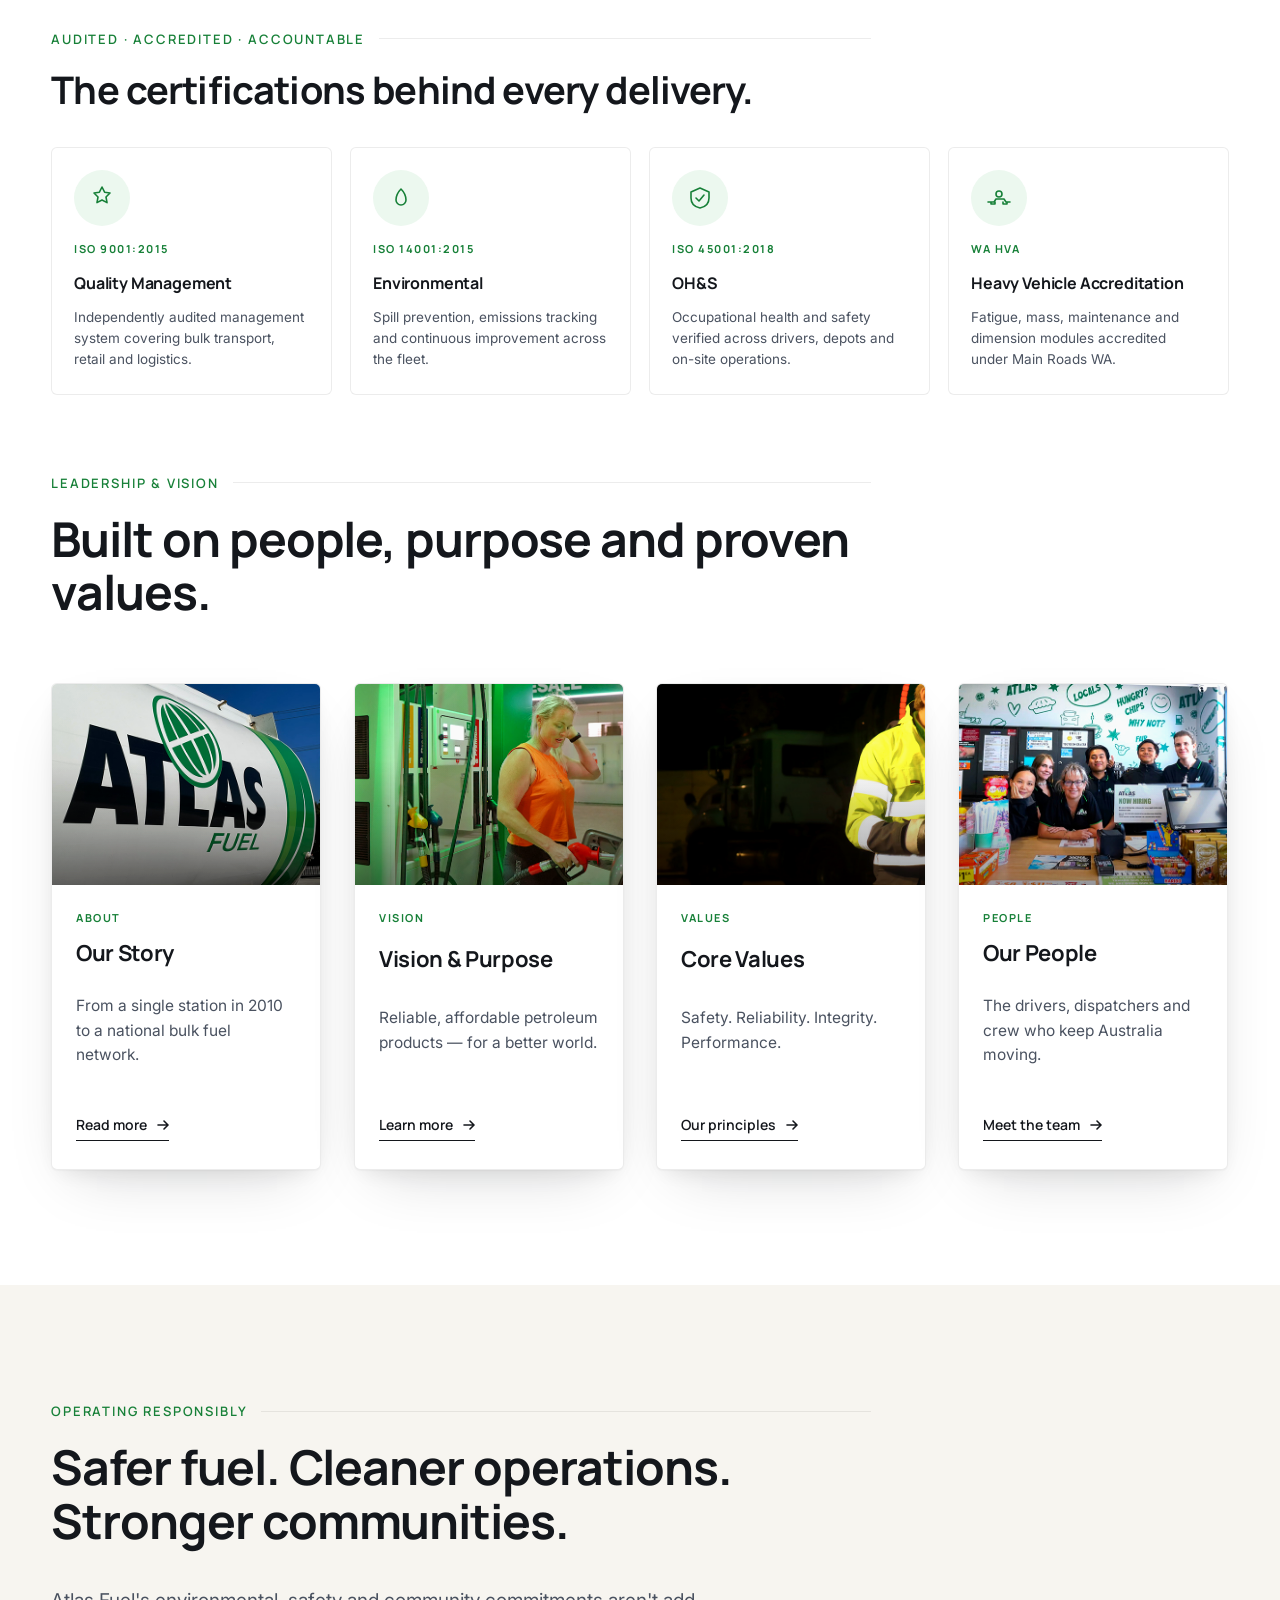
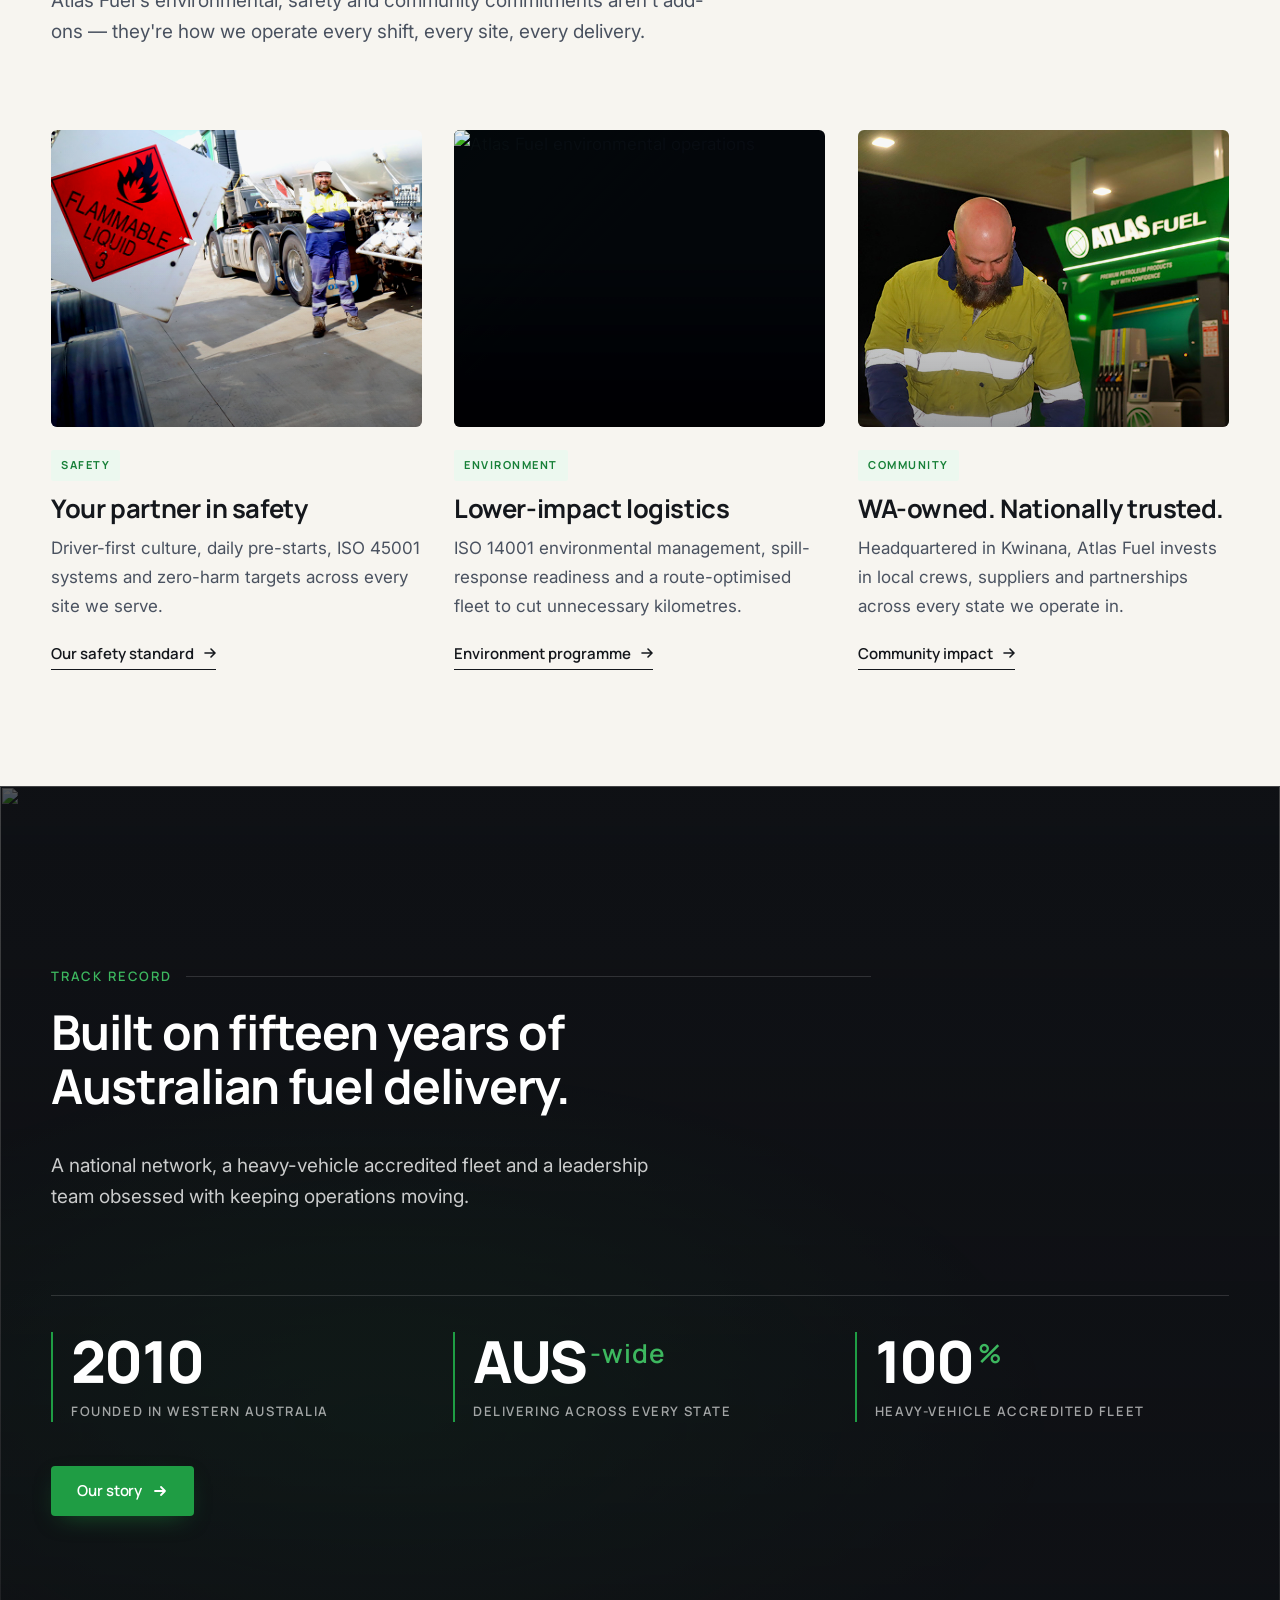
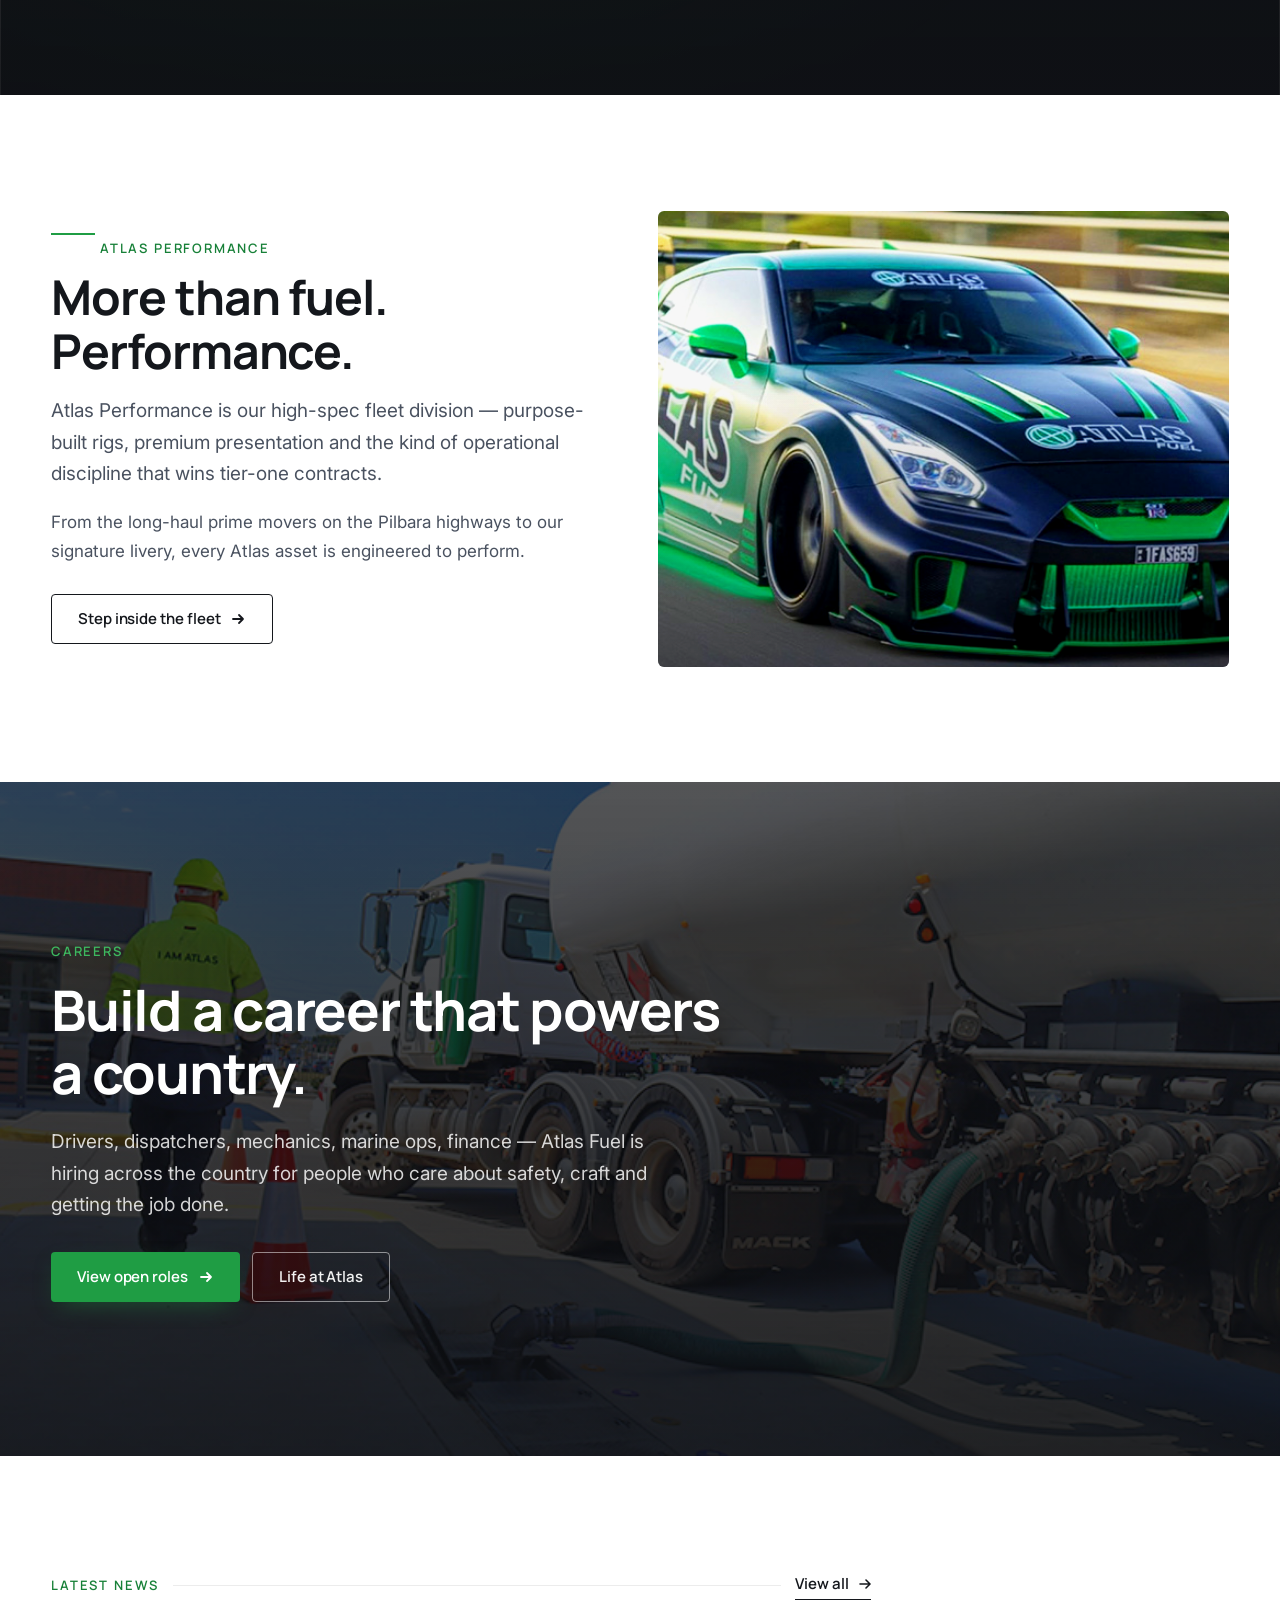
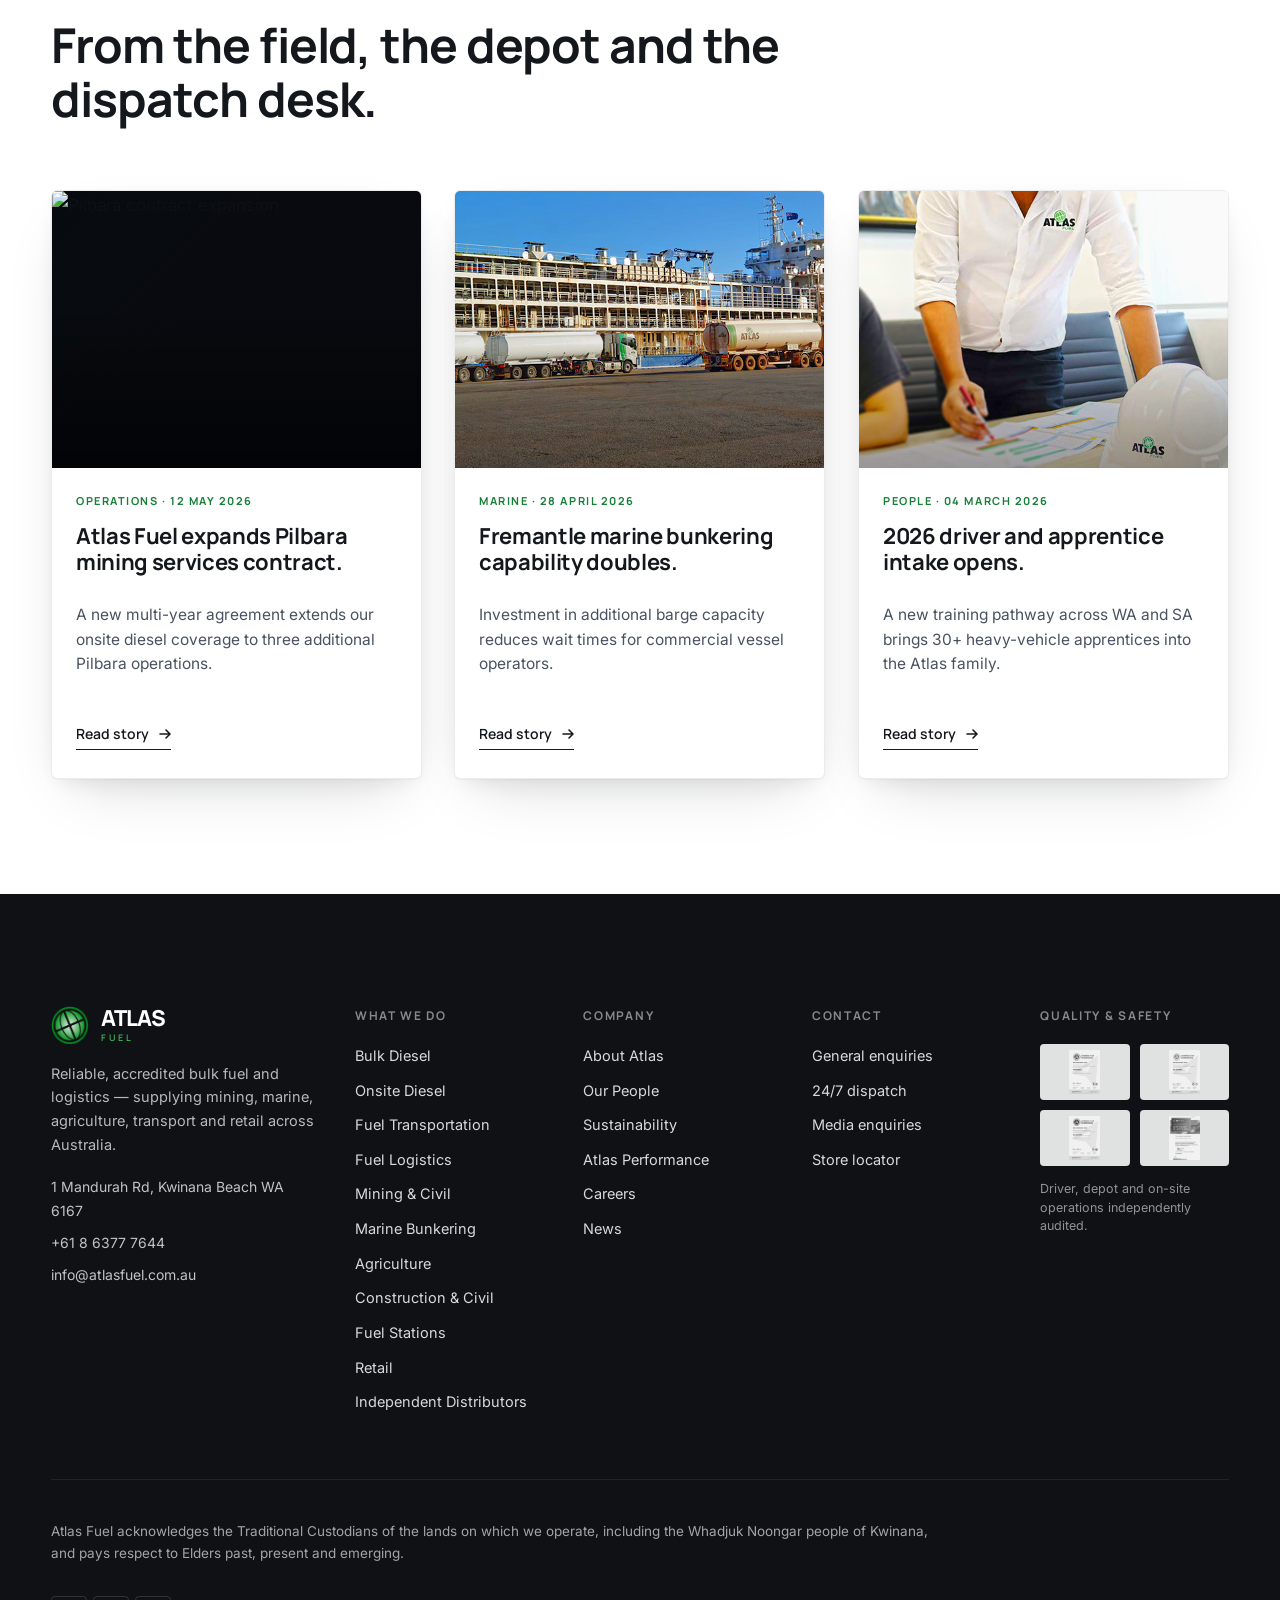
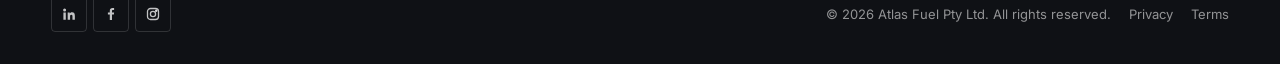
==== commit b49c5b6c: "Premium cinematic scroll layer: integrate Lenis (smooth wheel/trackpad), GSAP + ScrollTrigger; hero " ====
--- a/index.html
+++ b/index.html
@@ -16,7 +16,12 @@
 <meta name="twitter:description" content="Atlas Fuel Australia delivers reliable, accredited bulk fuel and logistics solutions to mining, marine, agriculture, transport and retail across Australia." />
 <meta name="twitter:image" content="https://atlas-fuel-website-lac.vercel.app/brand_assets/Hero.png" />
 <link rel="icon" href="brand_assets/IMG-2926.png" />
-<link rel="stylesheet" href="styles.css?v=13" />
+<link rel="preconnect" href="https://cdnjs.cloudflare.com" crossorigin />
+<link rel="preconnect" href="https://unpkg.com" crossorigin />
+<script src="https://cdnjs.cloudflare.com/ajax/libs/gsap/3.12.5/gsap.min.js" defer></script>
+<script src="https://cdnjs.cloudflare.com/ajax/libs/gsap/3.12.5/ScrollTrigger.min.js" defer></script>
+<script src="https://unpkg.com/lenis@1.1.13/dist/lenis.min.js" defer></script>
+<link rel="stylesheet" href="styles.css?v=14" />
 </head>
 <body>
 <a href="#main" class="skip" style="position:absolute;left:-9999px;top:auto;width:1px;height:1px;overflow:hidden;">Skip to content</a>
@@ -693,7 +698,7 @@
   </div>
 </footer>
 
-<script src="scroll-fx.js?v=13" defer></script>
+<script src="scroll-fx.js?v=14" defer></script>
 <script>
   // Sticky nav scroll shrink
   (function () {
--- a/styles.css
+++ b/styles.css
@@ -39,6 +39,13 @@
 * { box-sizing: border-box; }
 html, body { margin: 0; padding: 0; }
 html { scroll-behavior: smooth; }
+
+/* Lenis smooth-scroll integration */
+html.lenis, html.lenis body { height: auto; }
+.lenis.lenis-smooth { scroll-behavior: auto !important; }
+.lenis.lenis-smooth [data-lenis-prevent] { overscroll-behavior: contain; }
+.lenis.lenis-stopped { overflow: clip; }
+.lenis.lenis-smooth iframe { pointer-events: none; }
 body {
   font-family: var(--body);
   font-size: 17px;
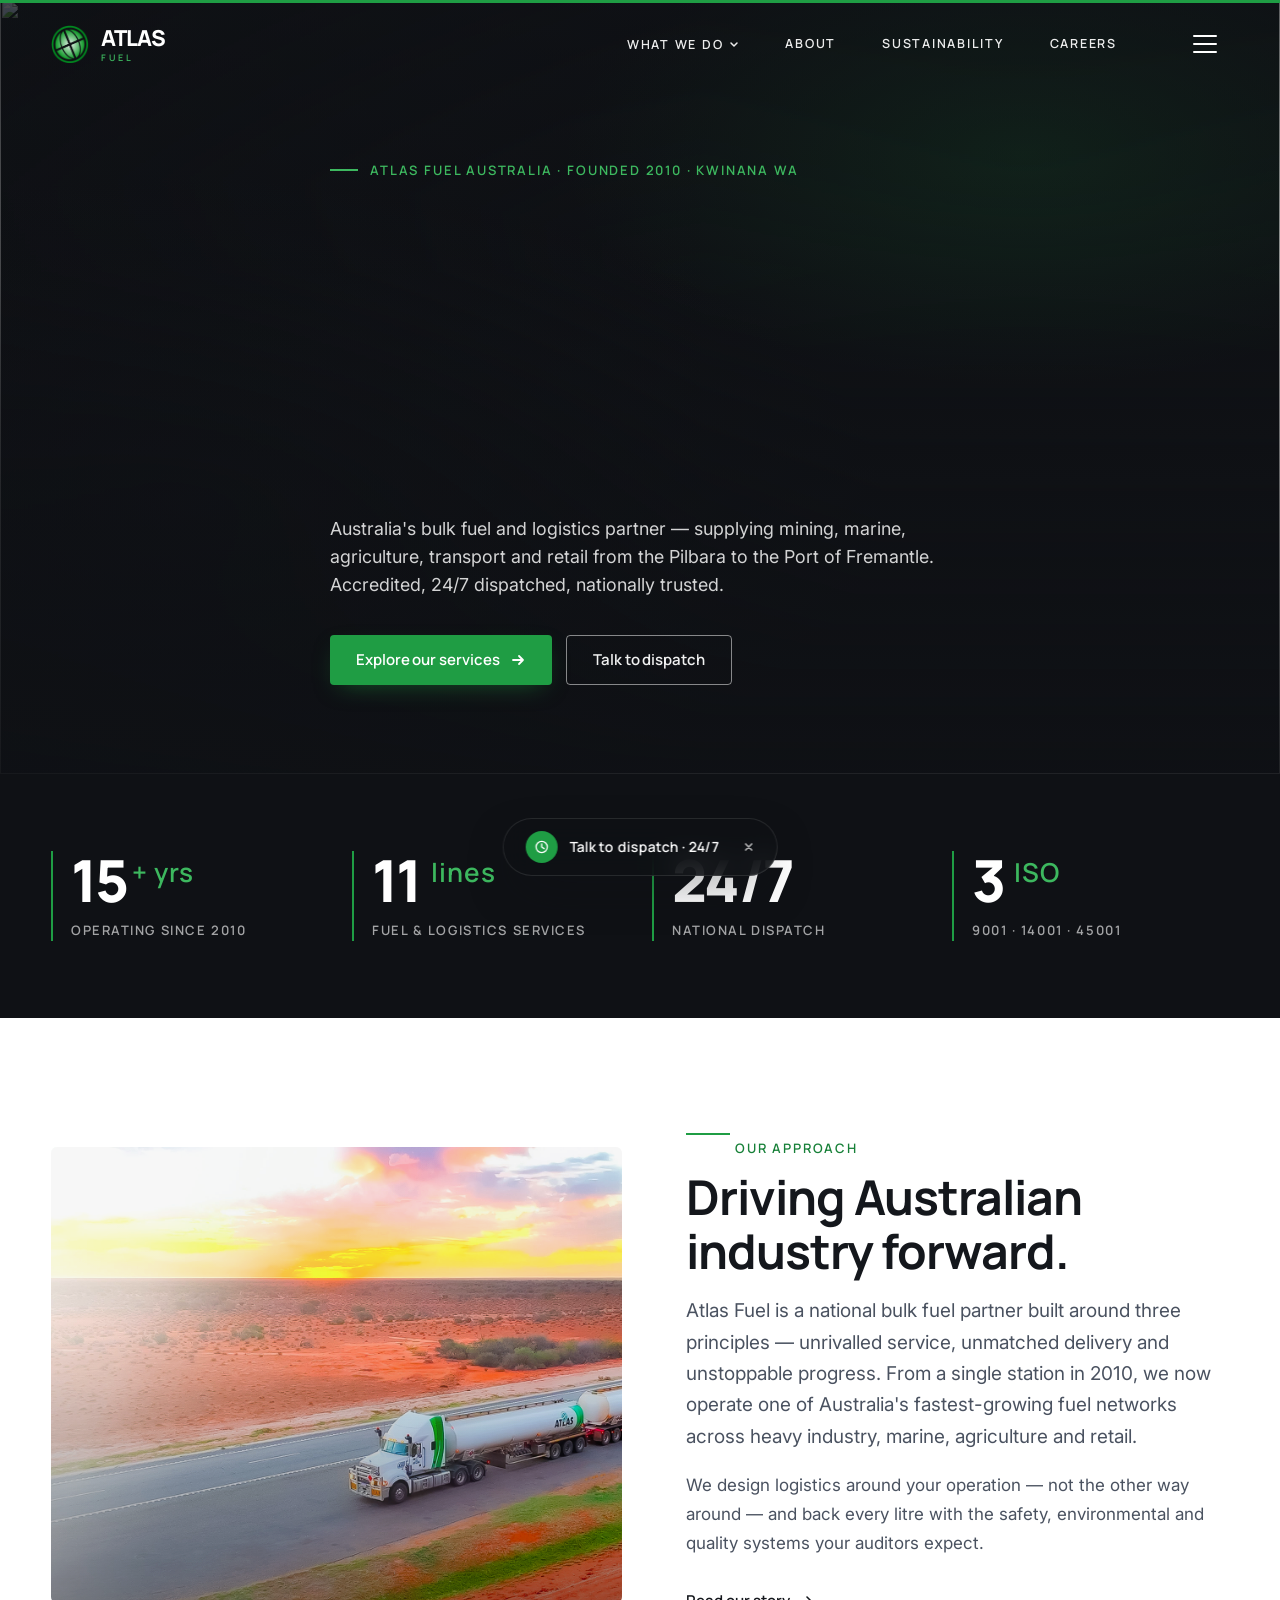
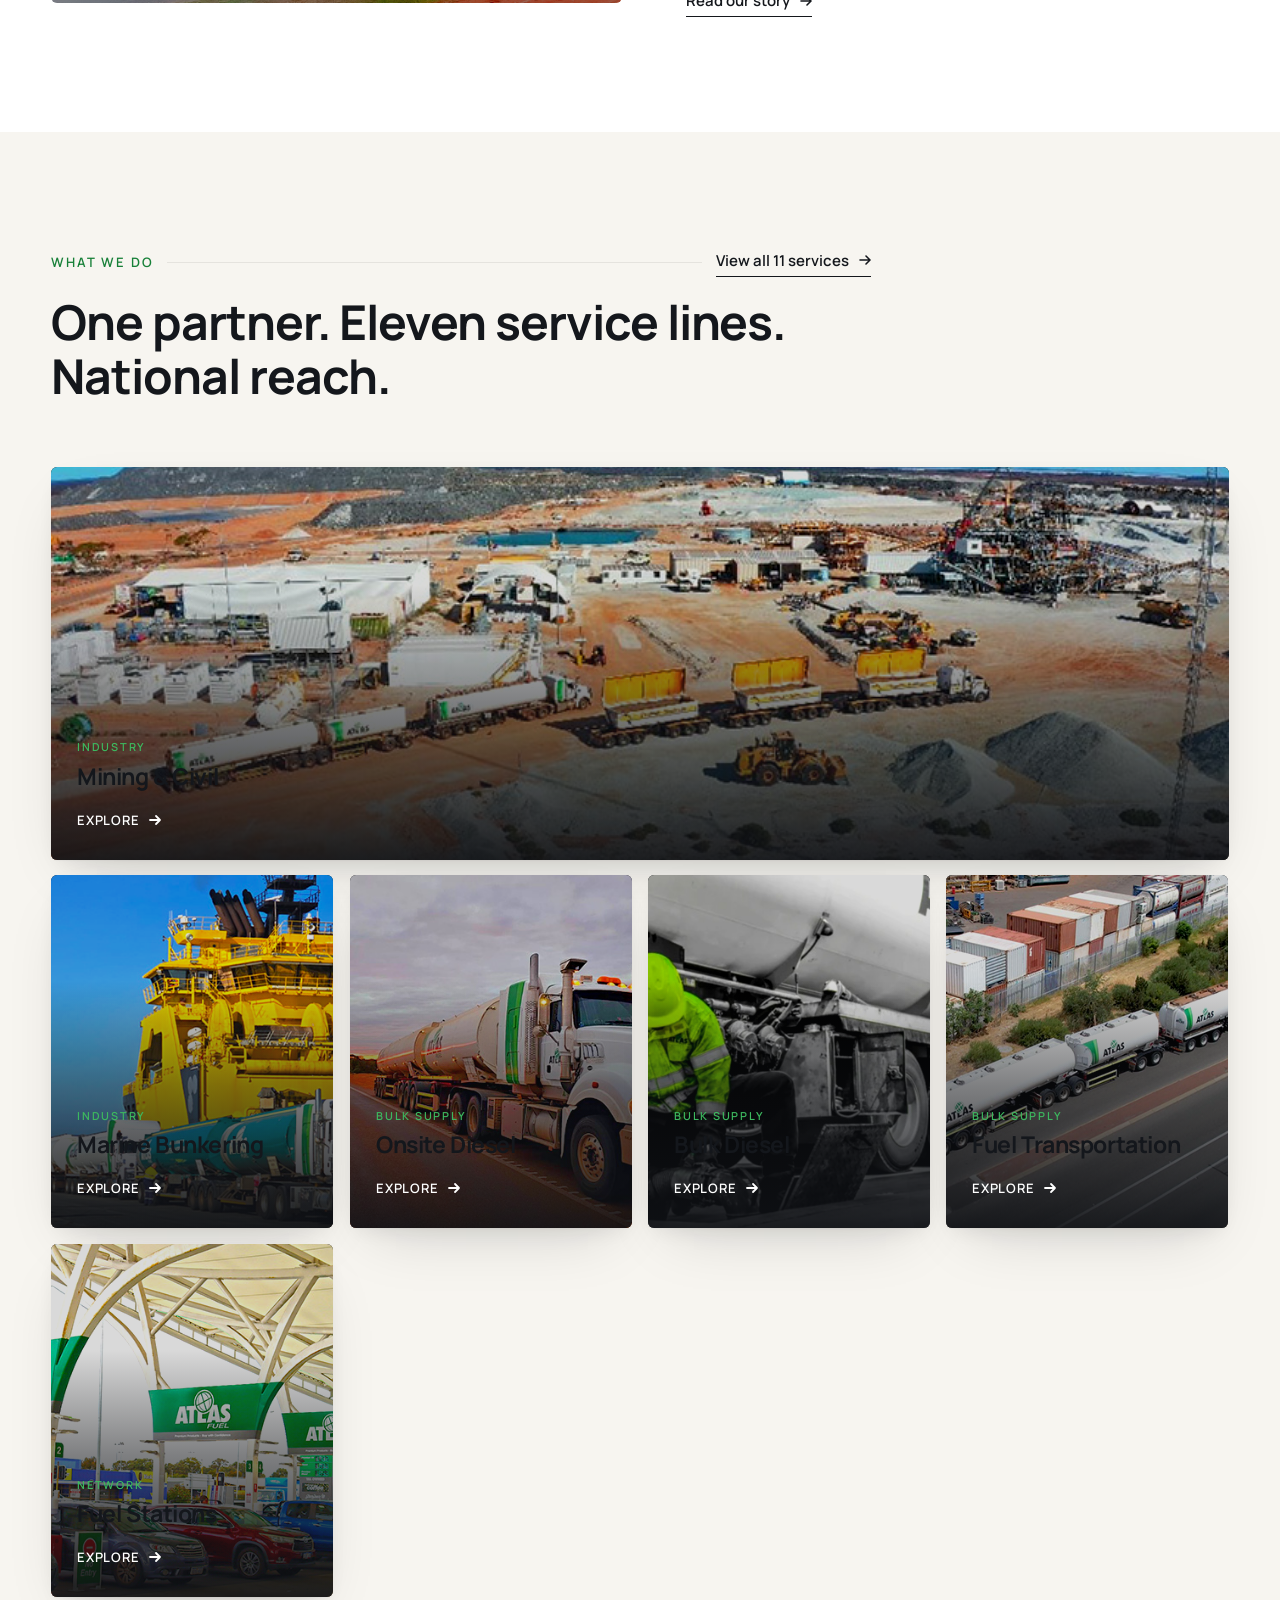
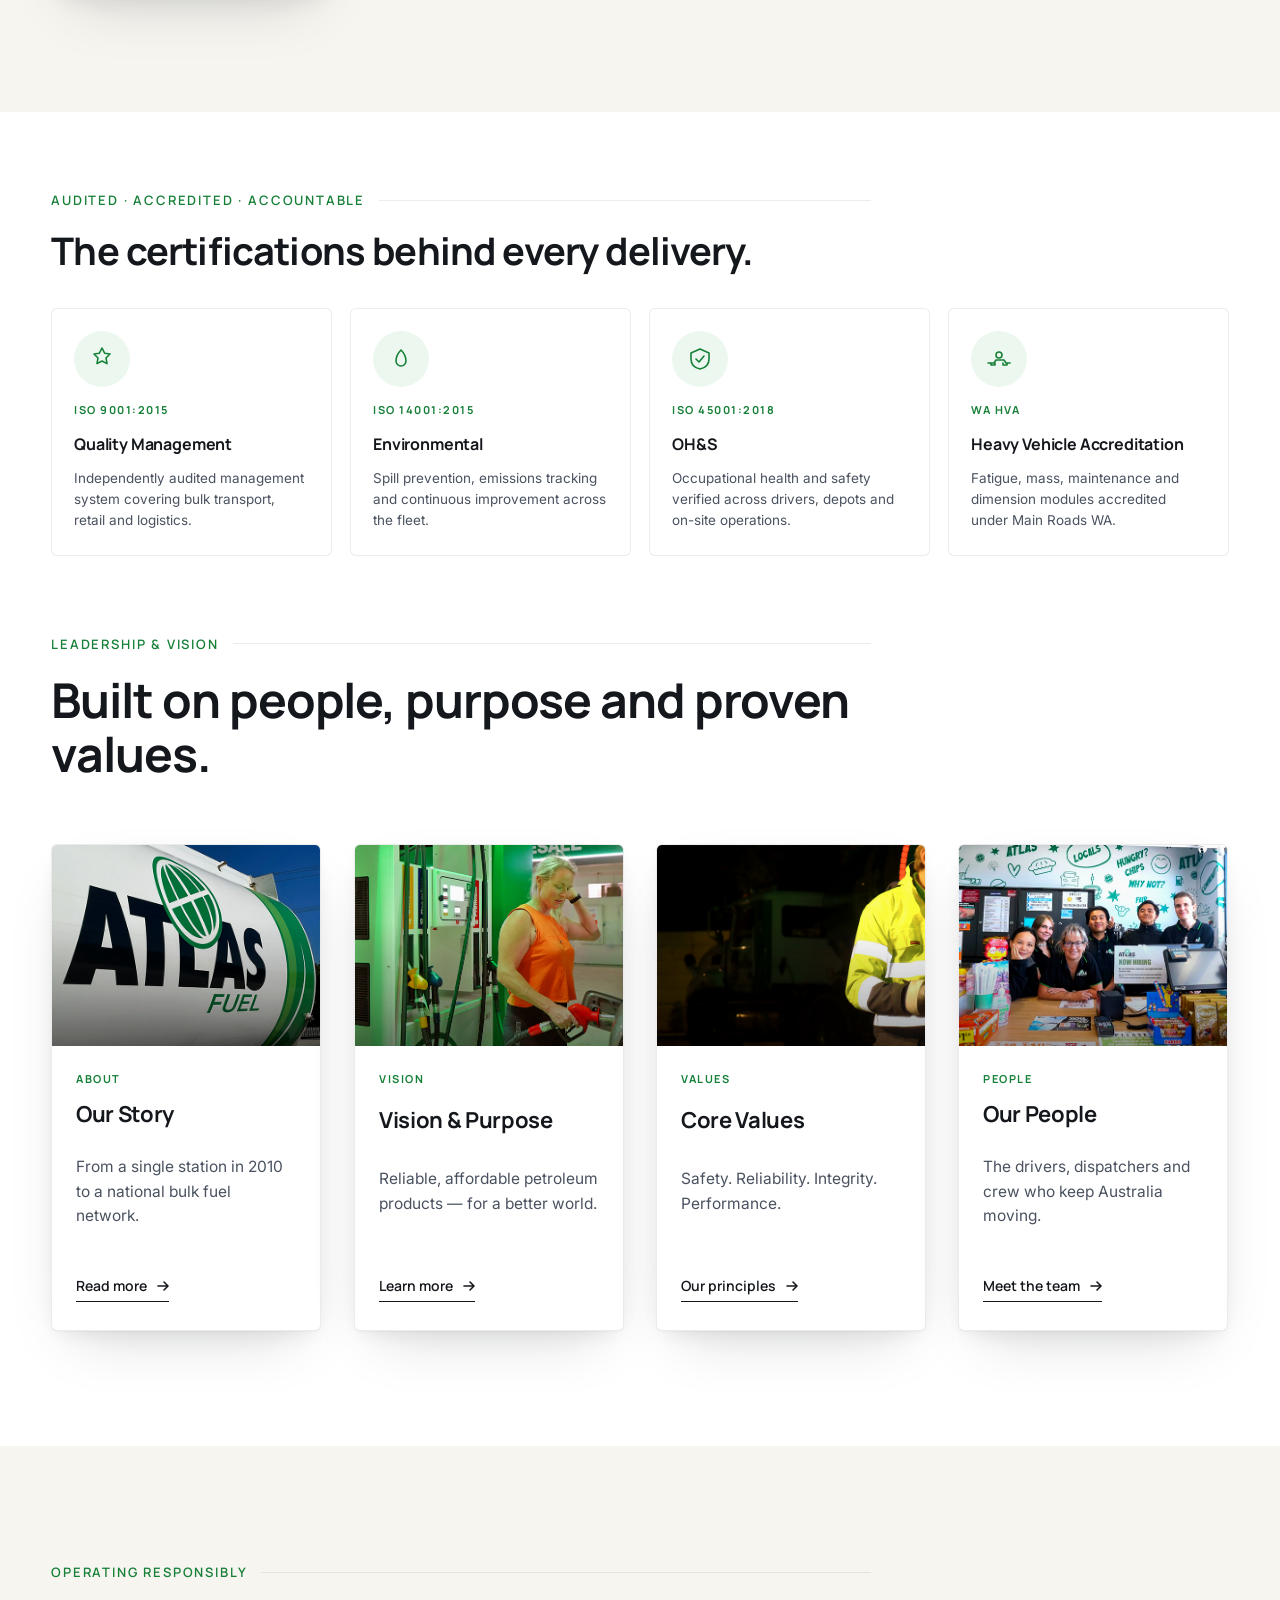
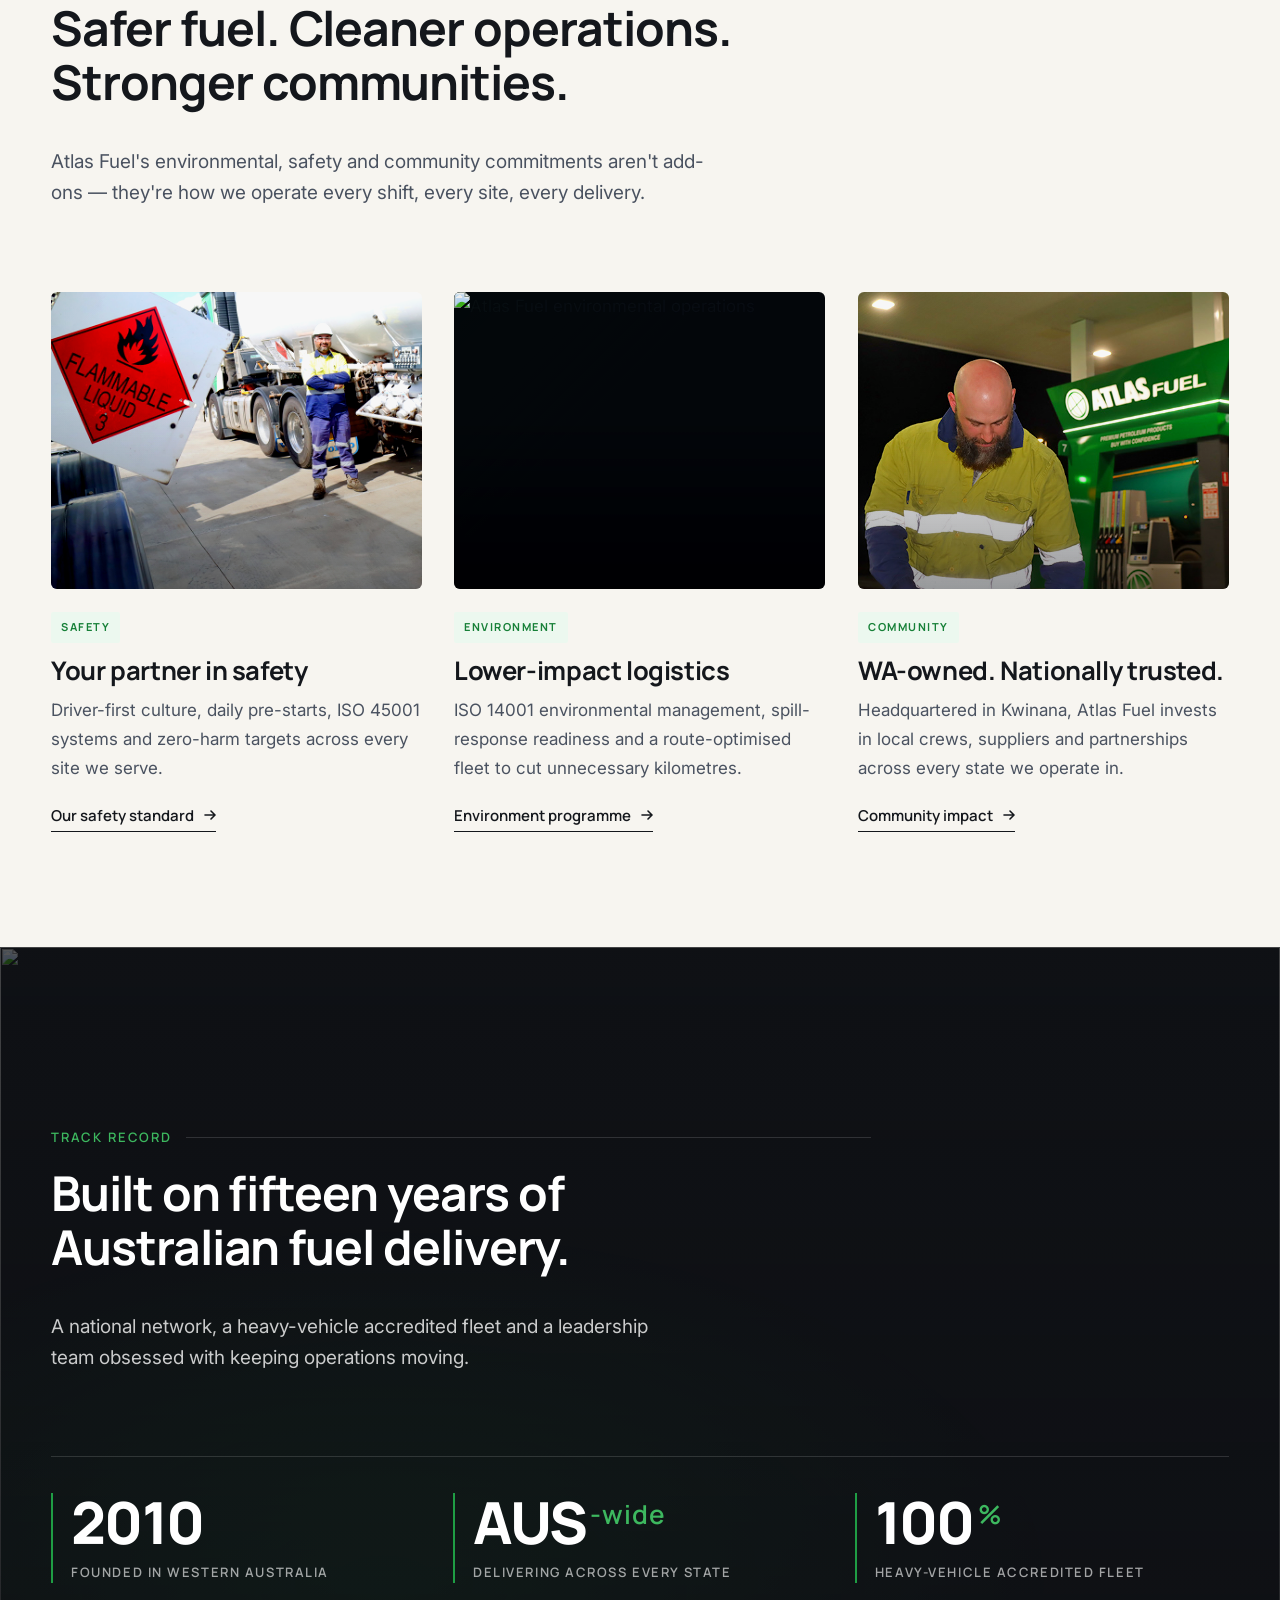
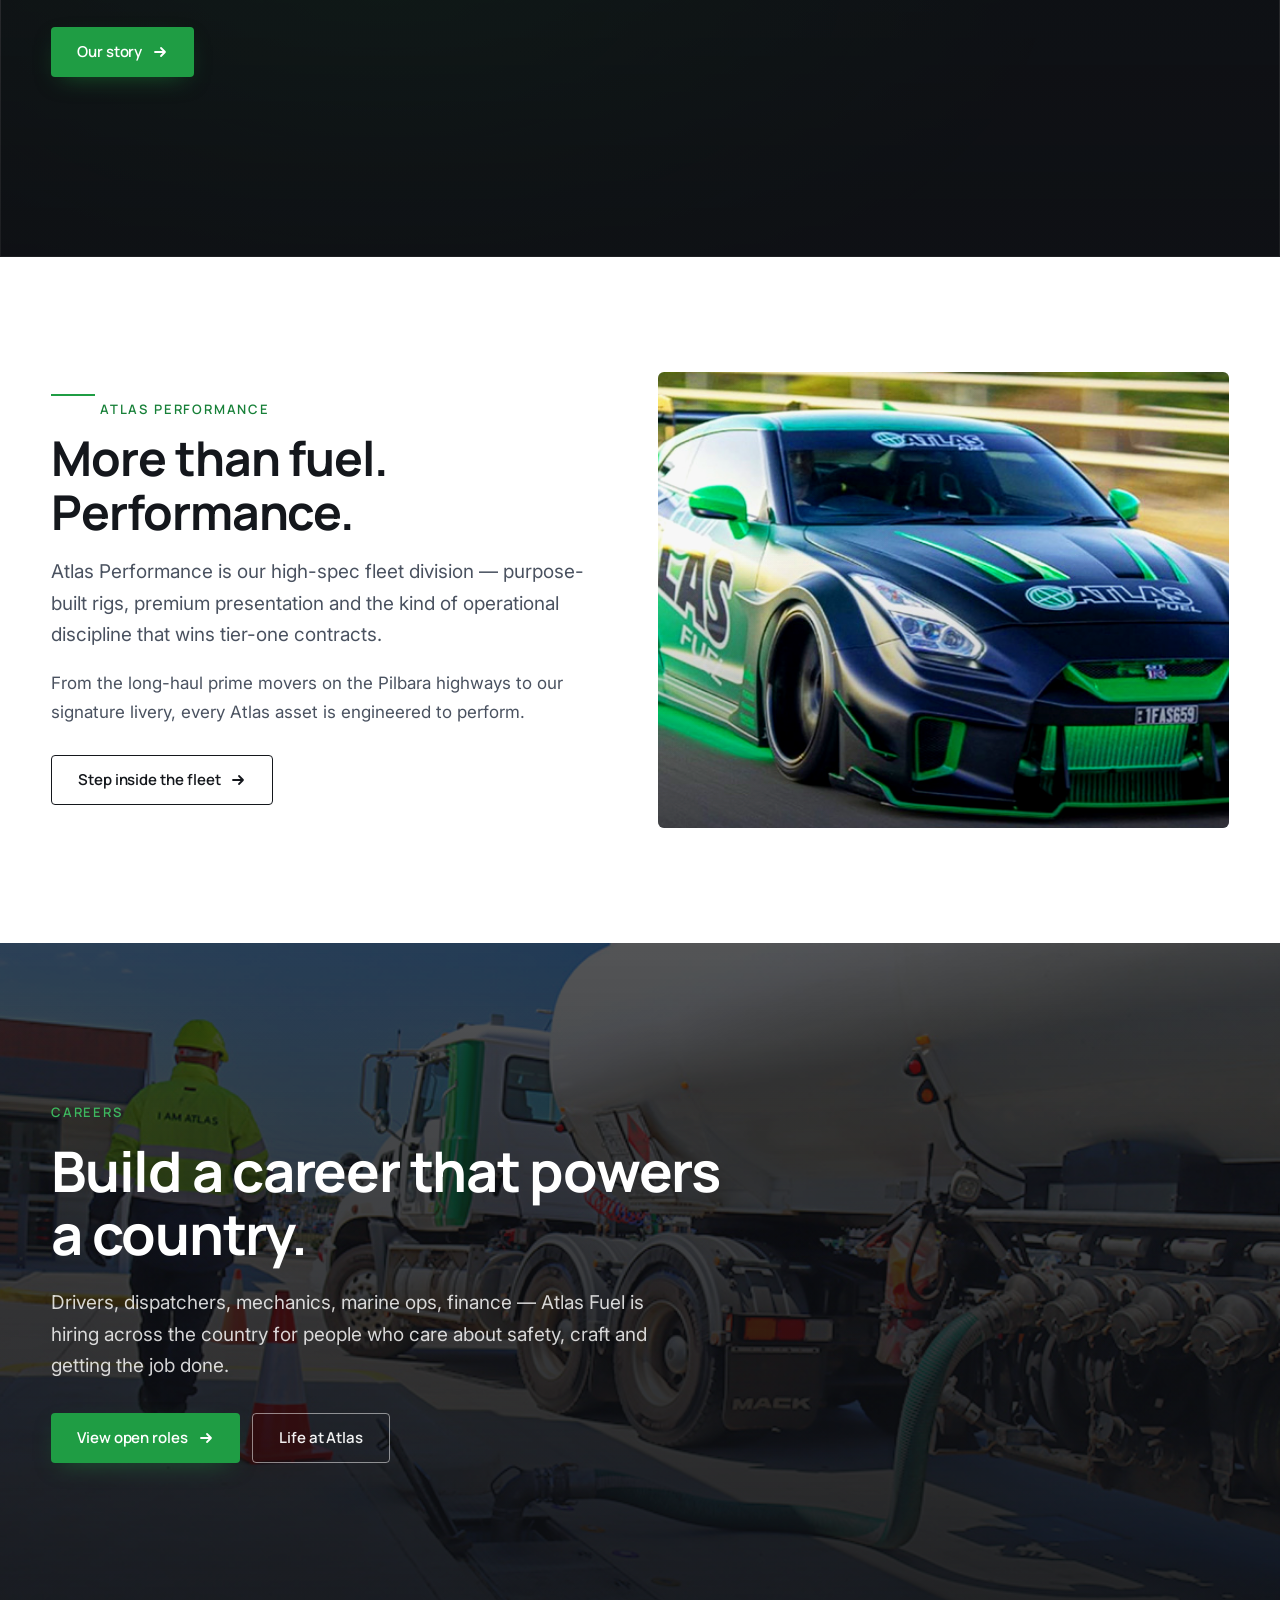
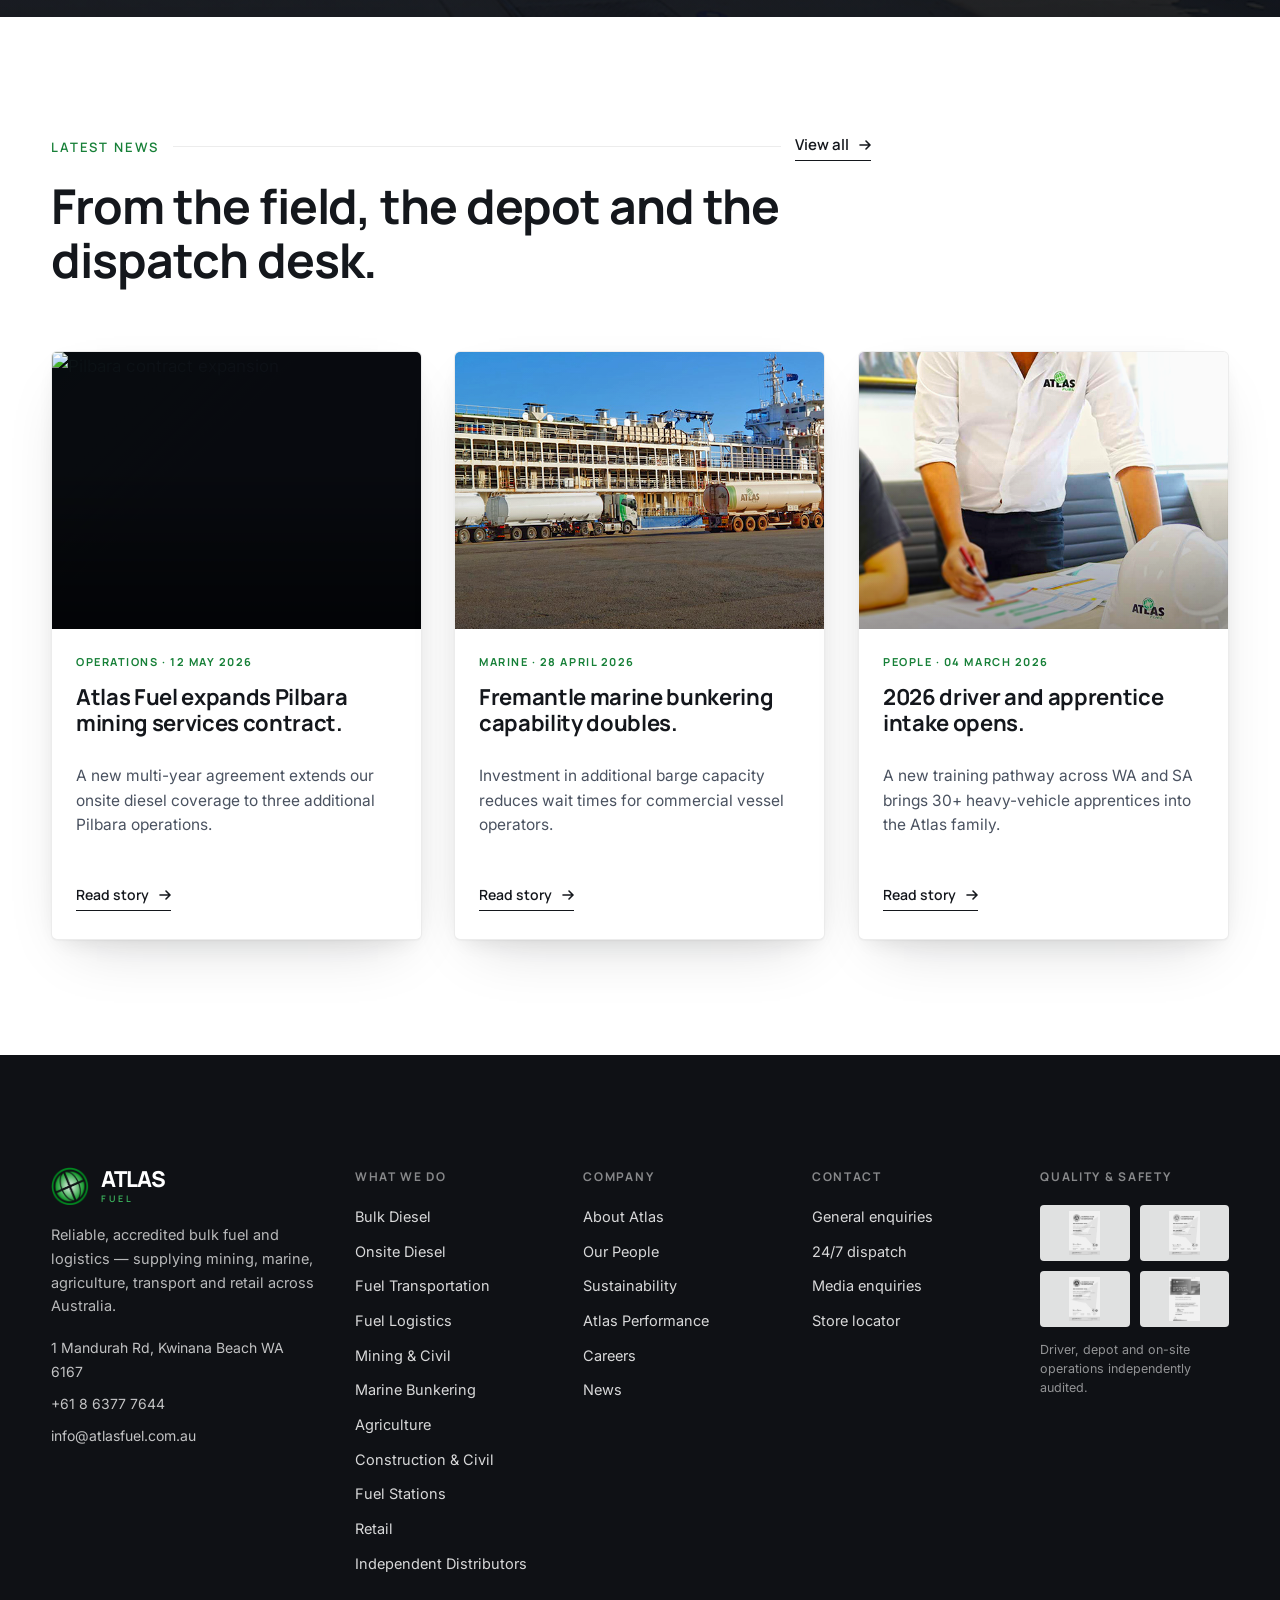
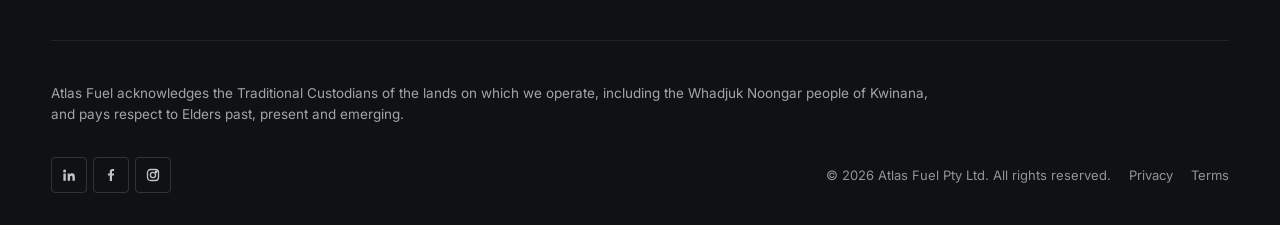
==== commit 794419d5: "Add 8 MinRes-inspired patterns to Atlas (original implementations): per-line hero text mask reveal, " ====
--- a/index.html
+++ b/index.html
@@ -21,7 +21,7 @@
 <script src="https://cdnjs.cloudflare.com/ajax/libs/gsap/3.12.5/gsap.min.js" defer></script>
 <script src="https://cdnjs.cloudflare.com/ajax/libs/gsap/3.12.5/ScrollTrigger.min.js" defer></script>
 <script src="https://unpkg.com/lenis@1.1.13/dist/lenis.min.js" defer></script>
-<link rel="stylesheet" href="styles.css?v=14" />
+<link rel="stylesheet" href="styles.css?v=15" />
 </head>
 <body>
 <a href="#main" class="skip" style="position:absolute;left:-9999px;top:auto;width:1px;height:1px;overflow:hidden;">Skip to content</a>
@@ -163,7 +163,11 @@
   </div>
   <div class="container hero__content">
     <span class="eyebrow">Atlas Fuel Australia · Founded 2010 · Kwinana WA</span>
-    <h1>Unrivalled.<br/>Unmatched.<br/><span class="hero__h1-accent">Unstoppable.</span></h1>
+    <h1>
+      <span class="line"><span class="line__inner">Unrivalled.</span></span>
+      <span class="line"><span class="line__inner">Unmatched.</span></span>
+      <span class="line"><span class="line__inner hero__h1-accent">Unstoppable.</span></span>
+    </h1>
     <p class="hero__sub">Australia's bulk fuel and logistics partner — supplying mining, marine, agriculture, transport and retail from the Pilbara to the Port of Fremantle. Accredited, 24/7 dispatched, nationally trusted.</p>
     <div class="hero__ctas">
       <a class="btn btn--primary" href="what-we-do.html">
@@ -239,7 +243,7 @@
       <h2>One partner. Eleven service lines. National reach.</h2>
     </div>
 
-    <div class="grid grid-3" style="gap: 18px;">
+    <div class="stacked-grid">
       <a class="scard reveal" href="what-we-do/mining-and-civil.html">
         <img src="brand_assets/What%20we%20do%20%20-%20Mining%20and%20civil%20.jpg" alt="Mining and civil site refuelling" loading="lazy" />
         <div class="scard__body">
@@ -698,7 +702,7 @@
   </div>
 </footer>
 
-<script src="scroll-fx.js?v=14" defer></script>
+<script src="scroll-fx.js?v=15" defer></script>
 <script>
   // Sticky nav scroll shrink
   (function () {
--- a/styles.css
+++ b/styles.css
@@ -1422,3 +1422,290 @@
 .flow-lg > * + * { margin-top: 28px; }
 .text-center { text-align: center; }
 .no-scroll { overflow: hidden; }
+
+/* =============================================================
+   MinRes-inspired premium components (originals, not lifted)
+   ============================================================= */
+
+/* 1. Hero per-line text reveal mask -------------------------- */
+.hero h1 .line { display: block; overflow: hidden; }
+.hero h1 .line__inner { display: inline-block; transform: translateY(100%); will-change: transform; }
+.hero h1 .line__inner.in { transform: translateY(0); transition: transform 1.1s cubic-bezier(0.16, 1, 0.3, 1); }
+.hero h1 .line:nth-child(1) .line__inner.in { transition-delay: 0.15s; }
+.hero h1 .line:nth-child(2) .line__inner.in { transition-delay: 0.30s; }
+.hero h1 .line:nth-child(3) .line__inner.in { transition-delay: 0.45s; }
+
+/* 2. Accordion (FAQ / disclosure) ---------------------------- */
+.accordion { border-top: 1px solid var(--hairline); }
+.accordion__item { border-bottom: 1px solid var(--hairline); }
+.accordion__trigger {
+  width: 100%;
+  text-align: left;
+  padding: 24px 56px 24px 0;
+  position: relative;
+  background: none;
+  border: 0;
+  cursor: pointer;
+  font-family: var(--display);
+  font-weight: 600;
+  font-size: clamp(18px, 2vw, 22px);
+  line-height: 1.3;
+  letter-spacing: -0.012em;
+  color: var(--ink);
+  transition: color 220ms var(--ease-out);
+}
+.accordion__trigger:hover { color: var(--atlas-green-600); }
+.accordion__trigger::after {
+  content: "";
+  position: absolute;
+  right: 8px; top: 50%;
+  width: 14px; height: 14px;
+  background: url("data:image/svg+xml;utf8,<svg xmlns='http://www.w3.org/2000/svg' viewBox='0 0 14 14' fill='none'><path d='M3 5l4 4 4-4' stroke='%2314171C' stroke-width='1.5' stroke-linecap='round' stroke-linejoin='round'/></svg>") no-repeat center;
+  transform: translateY(-50%) rotate(-90deg);
+  transition: transform 380ms var(--ease-out);
+}
+.accordion__item.open .accordion__trigger::after { transform: translateY(-50%) rotate(0deg); }
+.accordion__panel {
+  max-height: 0;
+  overflow: hidden;
+  transition: max-height 420ms var(--ease-out), opacity 320ms var(--ease-out);
+  opacity: 0;
+}
+.accordion__item.open .accordion__panel { opacity: 1; }
+.accordion__panel-inner { padding: 0 56px 28px 0; color: var(--ink-soft); font-size: 16.5px; line-height: 1.65; }
+
+/* 3. Enhanced data pill in header (live-status feel) ---------- */
+.topbar__cert {
+  position: relative;
+  font-weight: 600 !important;
+}
+
+/* 4. Stacked services grid (1 wide + 4 small) ----------------- */
+.stacked-grid {
+  display: grid;
+  grid-template-columns: 1fr;
+  gap: 14px;
+}
+@media (min-width: 900px) {
+  .stacked-grid { grid-template-columns: repeat(4, 1fr); gap: 16px; }
+  .stacked-grid > :first-child { grid-column: span 4; aspect-ratio: 3 / 1; }
+  .stacked-grid > :nth-child(2),
+  .stacked-grid > :nth-child(3),
+  .stacked-grid > :nth-child(4),
+  .stacked-grid > :nth-child(5) { grid-column: span 2; aspect-ratio: 16 / 9; }
+}
+@media (min-width: 1200px) {
+  .stacked-grid > :nth-child(2),
+  .stacked-grid > :nth-child(3),
+  .stacked-grid > :nth-child(4),
+  .stacked-grid > :nth-child(5) { grid-column: span 1; aspect-ratio: 4/5; }
+}
+
+/* 5. Carousel (horizontal swipeable) -------------------------- */
+.carousel { position: relative; }
+.carousel__viewport { overflow: hidden; }
+.carousel__track {
+  display: flex;
+  gap: 24px;
+  will-change: transform;
+  transition: transform 700ms cubic-bezier(0.23, 1, 0.32, 1);
+  cursor: grab;
+}
+.carousel__track.dragging { cursor: grabbing; transition: none; }
+.carousel__slide {
+  flex: 0 0 calc(33.333% - 16px);
+  min-width: 0;
+}
+@media (max-width: 1024px) { .carousel__slide { flex: 0 0 calc(50% - 12px); } }
+@media (max-width: 600px)  { .carousel__slide { flex: 0 0 calc(85% - 12px); } }
+.carousel__controls {
+  display: flex;
+  align-items: center;
+  gap: 16px;
+  margin-top: 32px;
+}
+.carousel__prev, .carousel__next {
+  width: 48px; height: 48px;
+  border-radius: 50%;
+  background: transparent;
+  border: 1px solid var(--hairline);
+  display: inline-flex;
+  align-items: center;
+  justify-content: center;
+  cursor: pointer;
+  color: var(--ink);
+  transition: background-color 220ms var(--ease-out), border-color 220ms var(--ease-out), color 220ms var(--ease-out);
+}
+.carousel__prev:hover, .carousel__next:hover { background: var(--atlas-green-500); color: #fff; border-color: var(--atlas-green-500); }
+.carousel__prev[disabled], .carousel__next[disabled] { opacity: 0.35; cursor: not-allowed; }
+.carousel__prev[disabled]:hover, .carousel__next[disabled]:hover { background: transparent; color: var(--ink); border-color: var(--hairline); }
+.carousel__progress {
+  flex: 1;
+  height: 4px;
+  background: var(--hairline);
+  border-radius: 2px;
+  position: relative;
+  overflow: hidden;
+}
+.carousel__progress-bar {
+  position: absolute;
+  left: 0; top: 0; bottom: 0;
+  background: var(--ink);
+  border-radius: 2px;
+  width: 33%;
+  transition: width 700ms cubic-bezier(0.23, 1, 0.32, 1), transform 700ms cubic-bezier(0.23, 1, 0.32, 1);
+}
+.carousel__count {
+  font-family: var(--display);
+  font-weight: 600;
+  font-size: 14px;
+  letter-spacing: 0.04em;
+  color: var(--ink-soft);
+  min-width: 60px;
+  text-align: center;
+}
+
+/* 6. Filter chips (used on store locator + news) -------------- */
+.chipbar { display: flex; flex-wrap: wrap; gap: 8px; margin-bottom: 28px; }
+.chip {
+  display: inline-flex;
+  align-items: center;
+  height: 38px;
+  padding: 0 18px;
+  background: transparent;
+  border: 1px solid var(--hairline);
+  border-radius: 24px;
+  font-family: var(--display);
+  font-size: 13.5px;
+  font-weight: 600;
+  letter-spacing: 0.02em;
+  color: var(--ink);
+  cursor: pointer;
+  transition: background-color 220ms var(--ease-out), color 220ms var(--ease-out), border-color 220ms var(--ease-out);
+}
+.chip:hover { background: var(--atlas-green-50); border-color: var(--atlas-green-300); color: var(--atlas-green-600); }
+.chip.active { background: var(--ink); color: #fff; border-color: var(--ink); }
+.station.hidden { display: none !important; }
+
+/* 7. Sticky bottom CTA pill ---------------------------------- */
+.cta-pill {
+  position: fixed;
+  bottom: 24px;
+  left: 50%;
+  transform: translateX(-50%) translateY(40px);
+  z-index: 45;
+  display: inline-flex;
+  align-items: center;
+  gap: 12px;
+  padding: 12px 14px 12px 22px;
+  background: rgba(15, 17, 21, 0.85);
+  -webkit-backdrop-filter: saturate(140%) blur(14px);
+  backdrop-filter: saturate(140%) blur(14px);
+  border: 1px solid rgba(255, 255, 255, 0.10);
+  border-radius: 999px;
+  font-family: var(--display);
+  font-size: 14px;
+  font-weight: 600;
+  letter-spacing: 0.005em;
+  color: #fff;
+  box-shadow: 0 18px 48px -16px rgba(15, 17, 21, 0.55);
+  opacity: 0;
+  pointer-events: none;
+  transition: opacity 320ms var(--ease-out), transform 480ms cubic-bezier(0.23, 1, 0.32, 1);
+}
+.cta-pill.visible {
+  opacity: 1;
+  pointer-events: auto;
+  transform: translateX(-50%) translateY(0);
+}
+.cta-pill__icon {
+  width: 32px; height: 32px;
+  border-radius: 50%;
+  background: var(--atlas-green-500);
+  display: inline-flex;
+  align-items: center;
+  justify-content: center;
+  color: #fff;
+}
+.cta-pill__close {
+  width: 28px; height: 28px;
+  border-radius: 50%;
+  background: transparent;
+  border: 0;
+  color: rgba(255,255,255,0.65);
+  cursor: pointer;
+  display: inline-flex;
+  align-items: center;
+  justify-content: center;
+  margin-left: 4px;
+  transition: background-color 220ms var(--ease-out), color 220ms var(--ease-out);
+}
+.cta-pill__close:hover { background: rgba(255,255,255,0.10); color: #fff; }
+@media (max-width: 500px) {
+  .cta-pill { font-size: 13px; padding: 10px 12px 10px 18px; }
+}
+
+/* 8. Timeline horizontal scroll variant ---------------------- */
+.timeline-h {
+  position: relative;
+  overflow-x: auto;
+  overflow-y: hidden;
+  scrollbar-width: none;
+  -ms-overflow-style: none;
+  scroll-snap-type: x mandatory;
+  scroll-padding-left: var(--gutter);
+  padding-bottom: 36px;
+}
+.timeline-h::-webkit-scrollbar { display: none; }
+.timeline-h__track {
+  display: flex;
+  gap: 24px;
+  padding: 0 var(--gutter) 0 0;
+  position: relative;
+}
+.timeline-h__track::before {
+  content: "";
+  position: absolute;
+  left: 0; right: 0;
+  top: 38px;
+  height: 1px;
+  background: var(--hairline);
+}
+.tl-stop {
+  flex: 0 0 280px;
+  scroll-snap-align: start;
+  display: grid;
+  gap: 14px;
+  padding-top: 32px;
+  position: relative;
+}
+.tl-stop::before {
+  content: "";
+  position: absolute;
+  left: 0; top: 32px;
+  width: 14px; height: 14px;
+  border-radius: 50%;
+  background: var(--atlas-green-500);
+  box-shadow: 0 0 0 4px rgba(31,157,68,0.16);
+}
+.tl-stop__year {
+  margin-top: 18px;
+  font-family: var(--display);
+  font-weight: 800;
+  font-size: 26px;
+  letter-spacing: -0.018em;
+  color: var(--atlas-green-600);
+}
+.tl-stop h4 {
+  font-family: var(--display);
+  font-weight: 700;
+  font-size: 18px;
+  letter-spacing: -0.012em;
+  color: var(--ink);
+}
+.tl-stop p {
+  color: var(--ink-soft);
+  font-size: 15px;
+  line-height: 1.55;
+  margin: 0;
+}
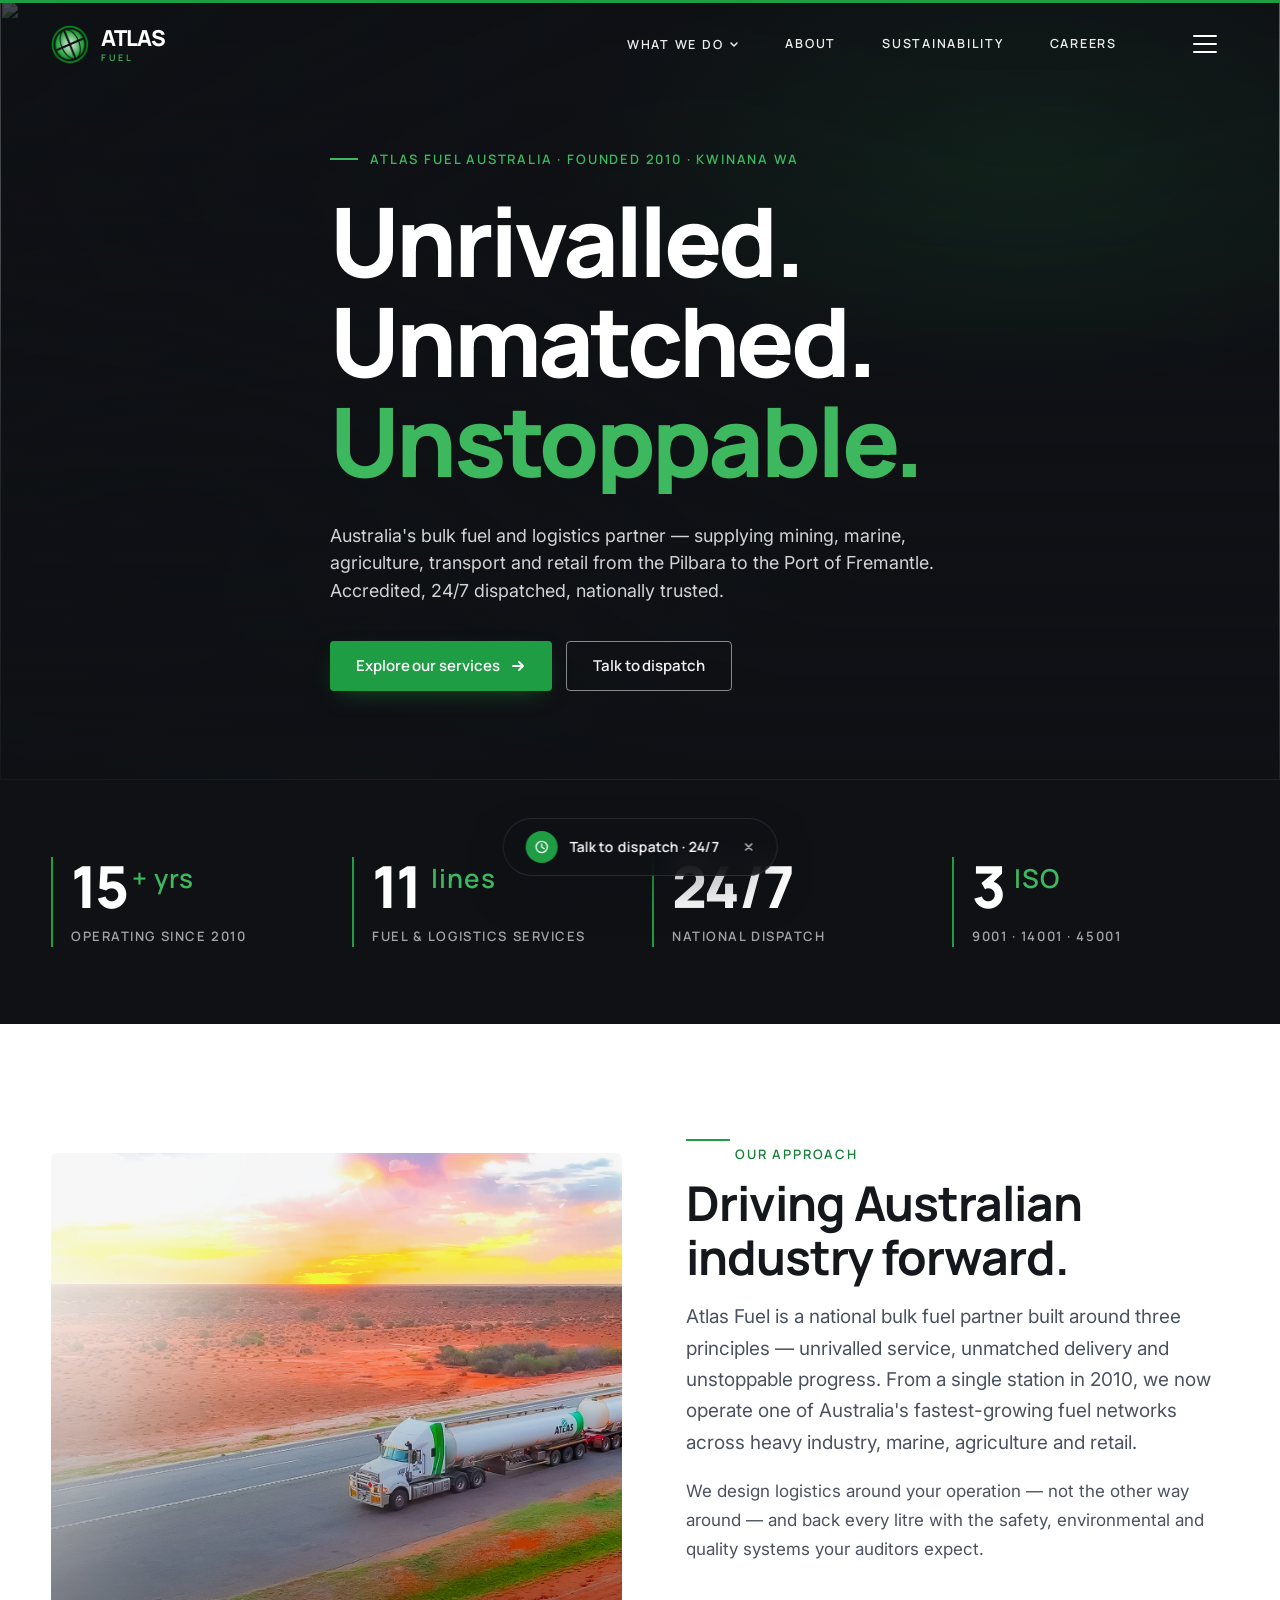
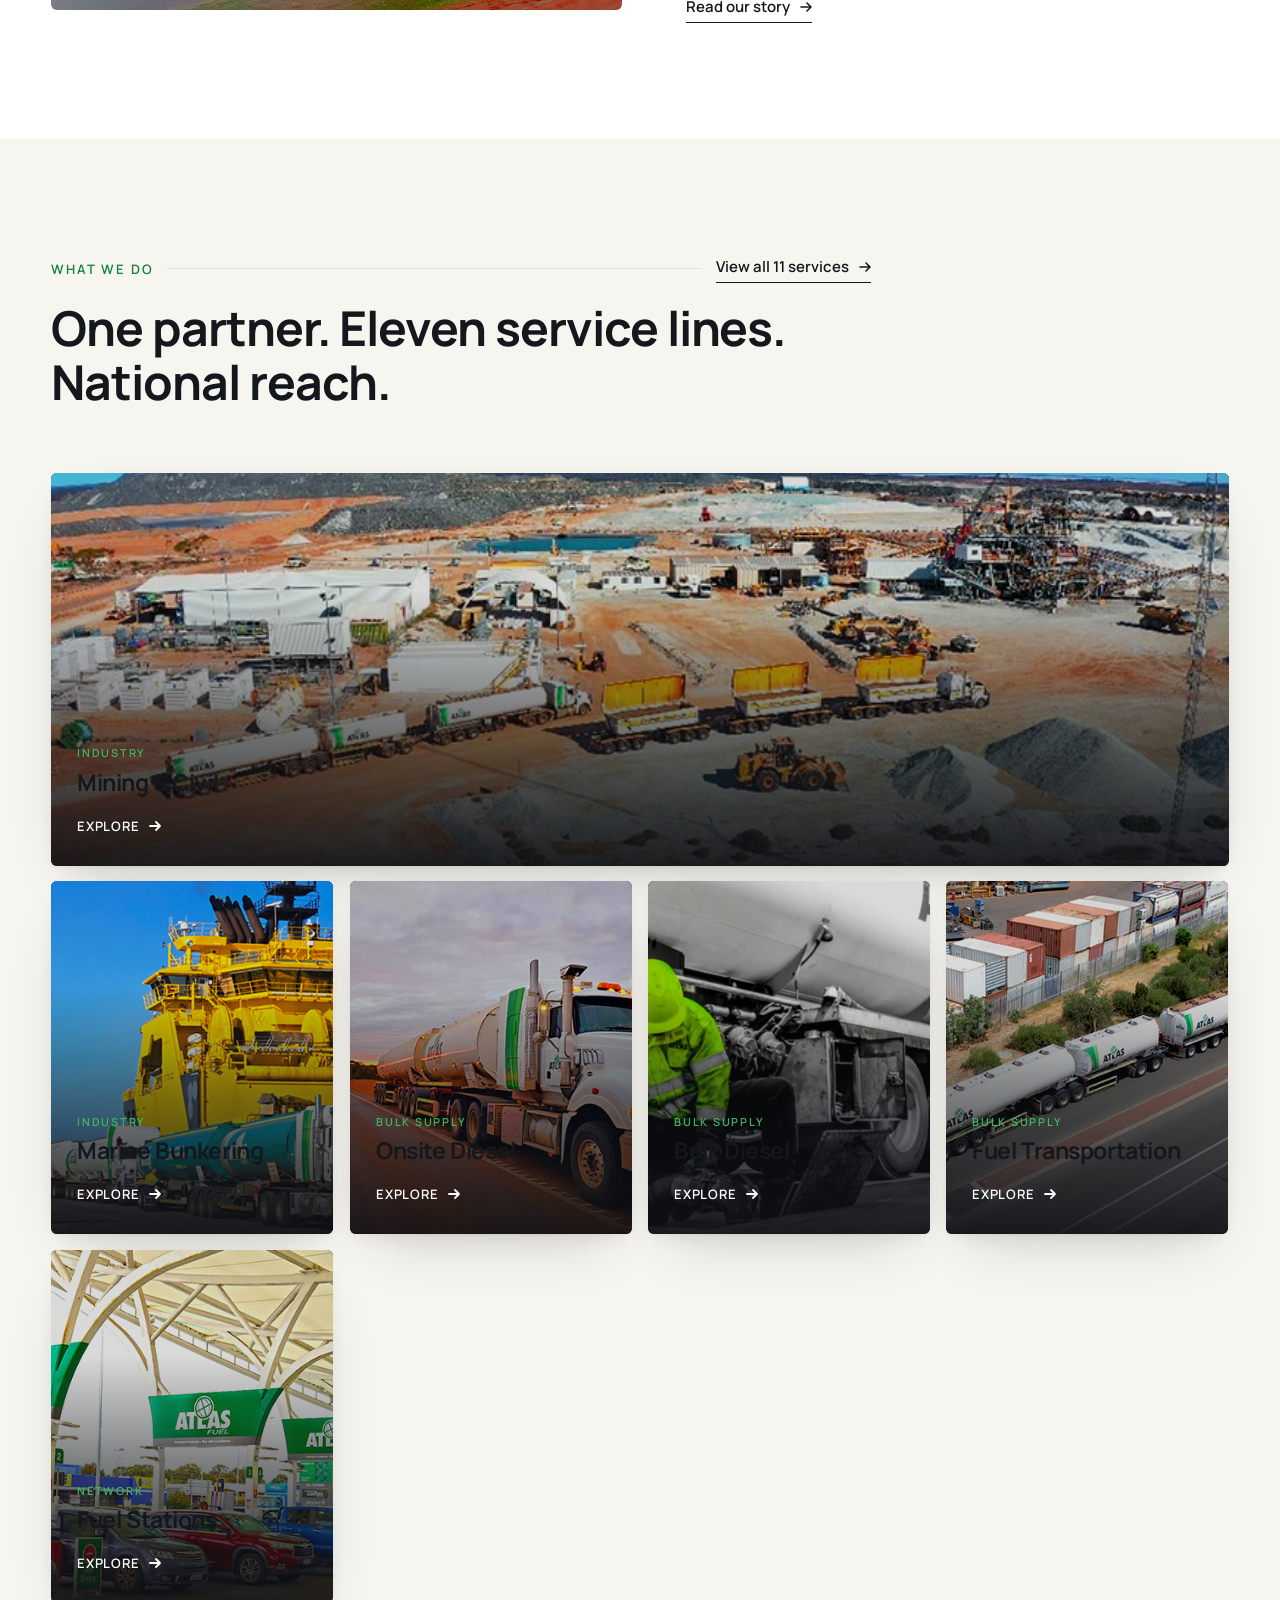
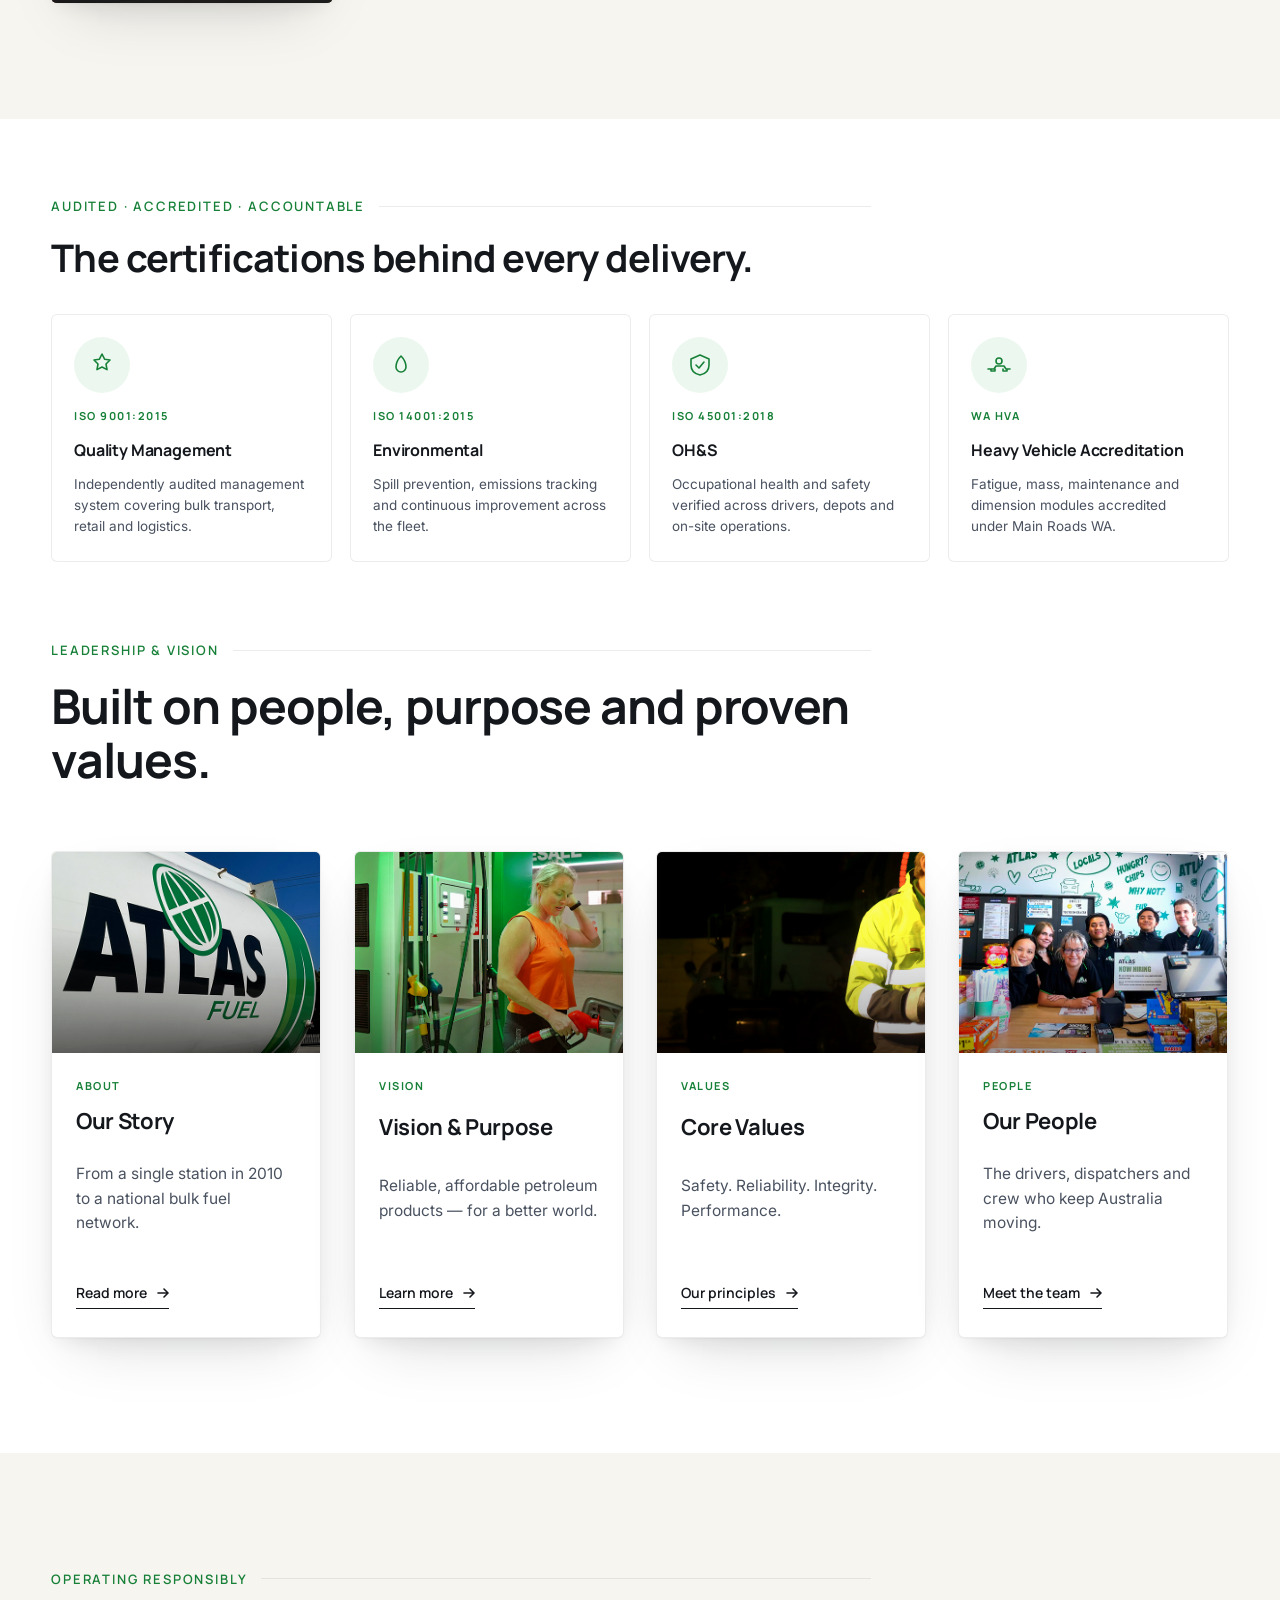
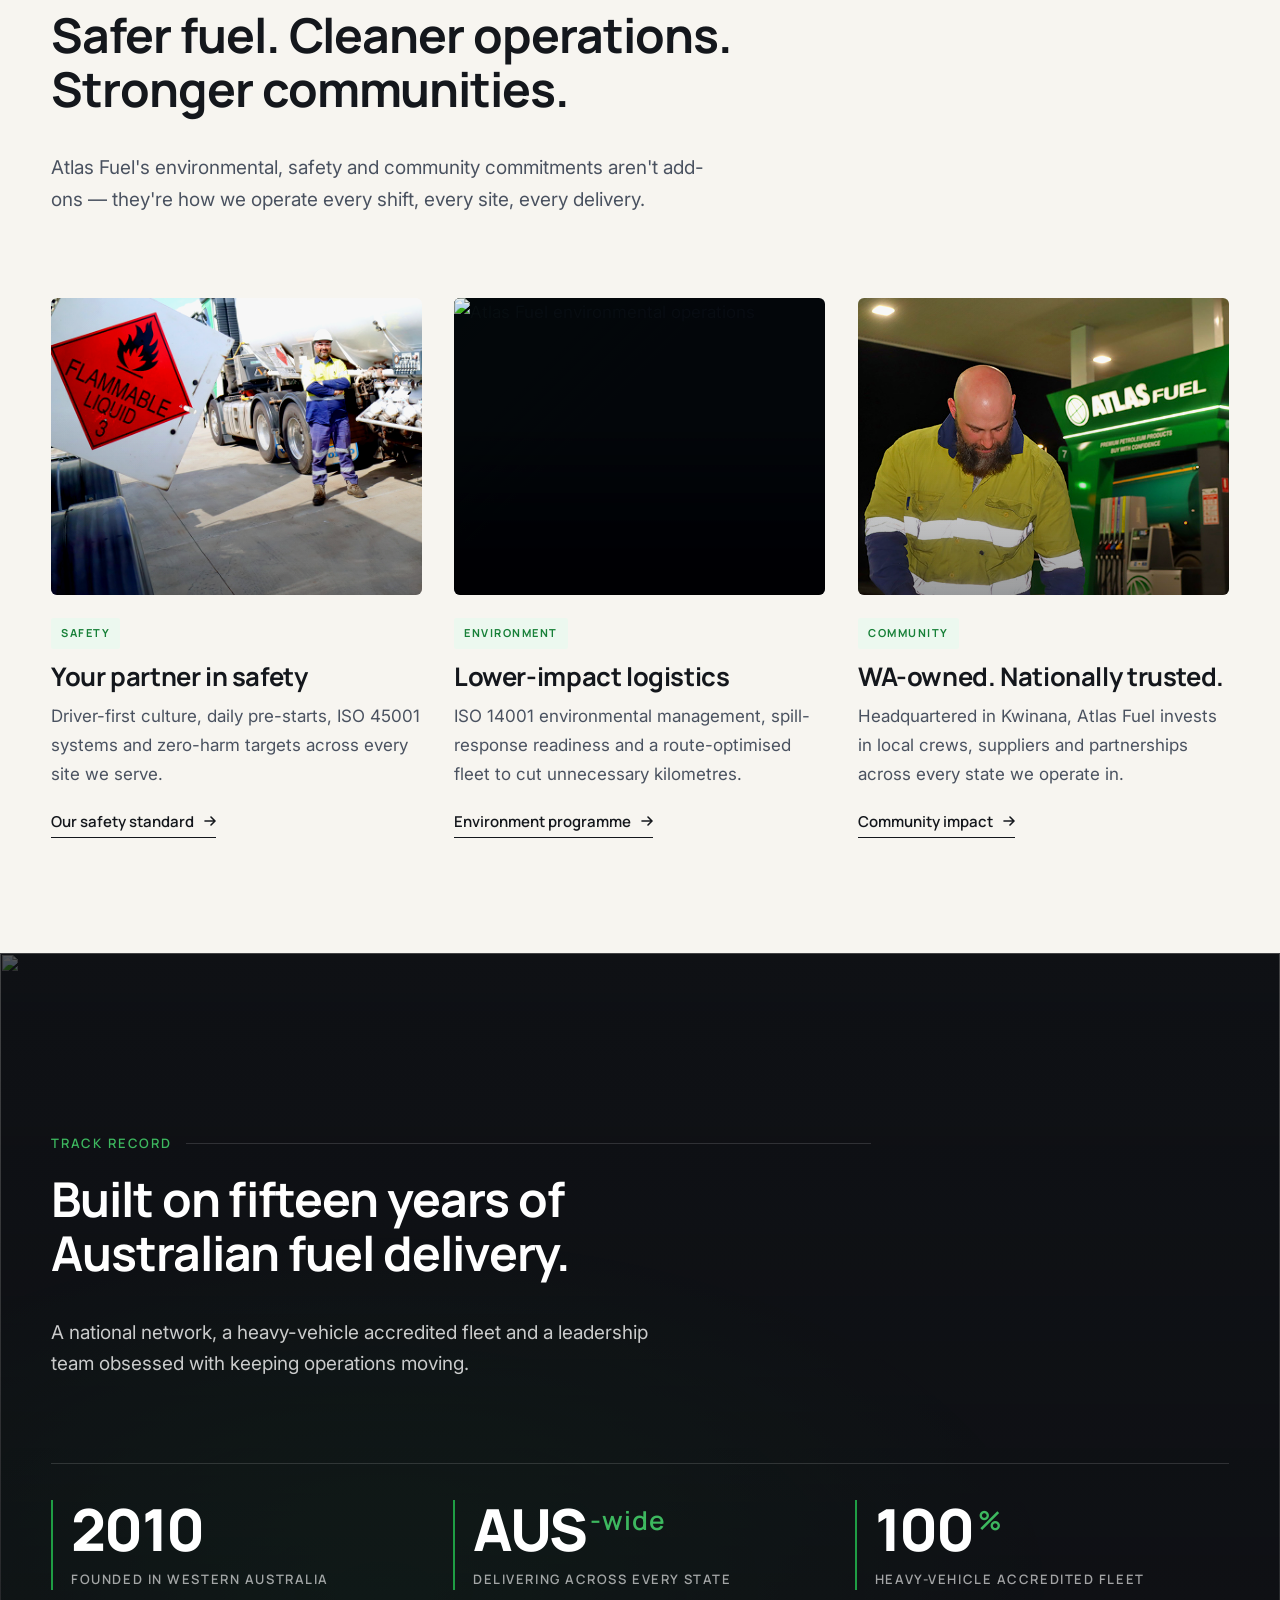
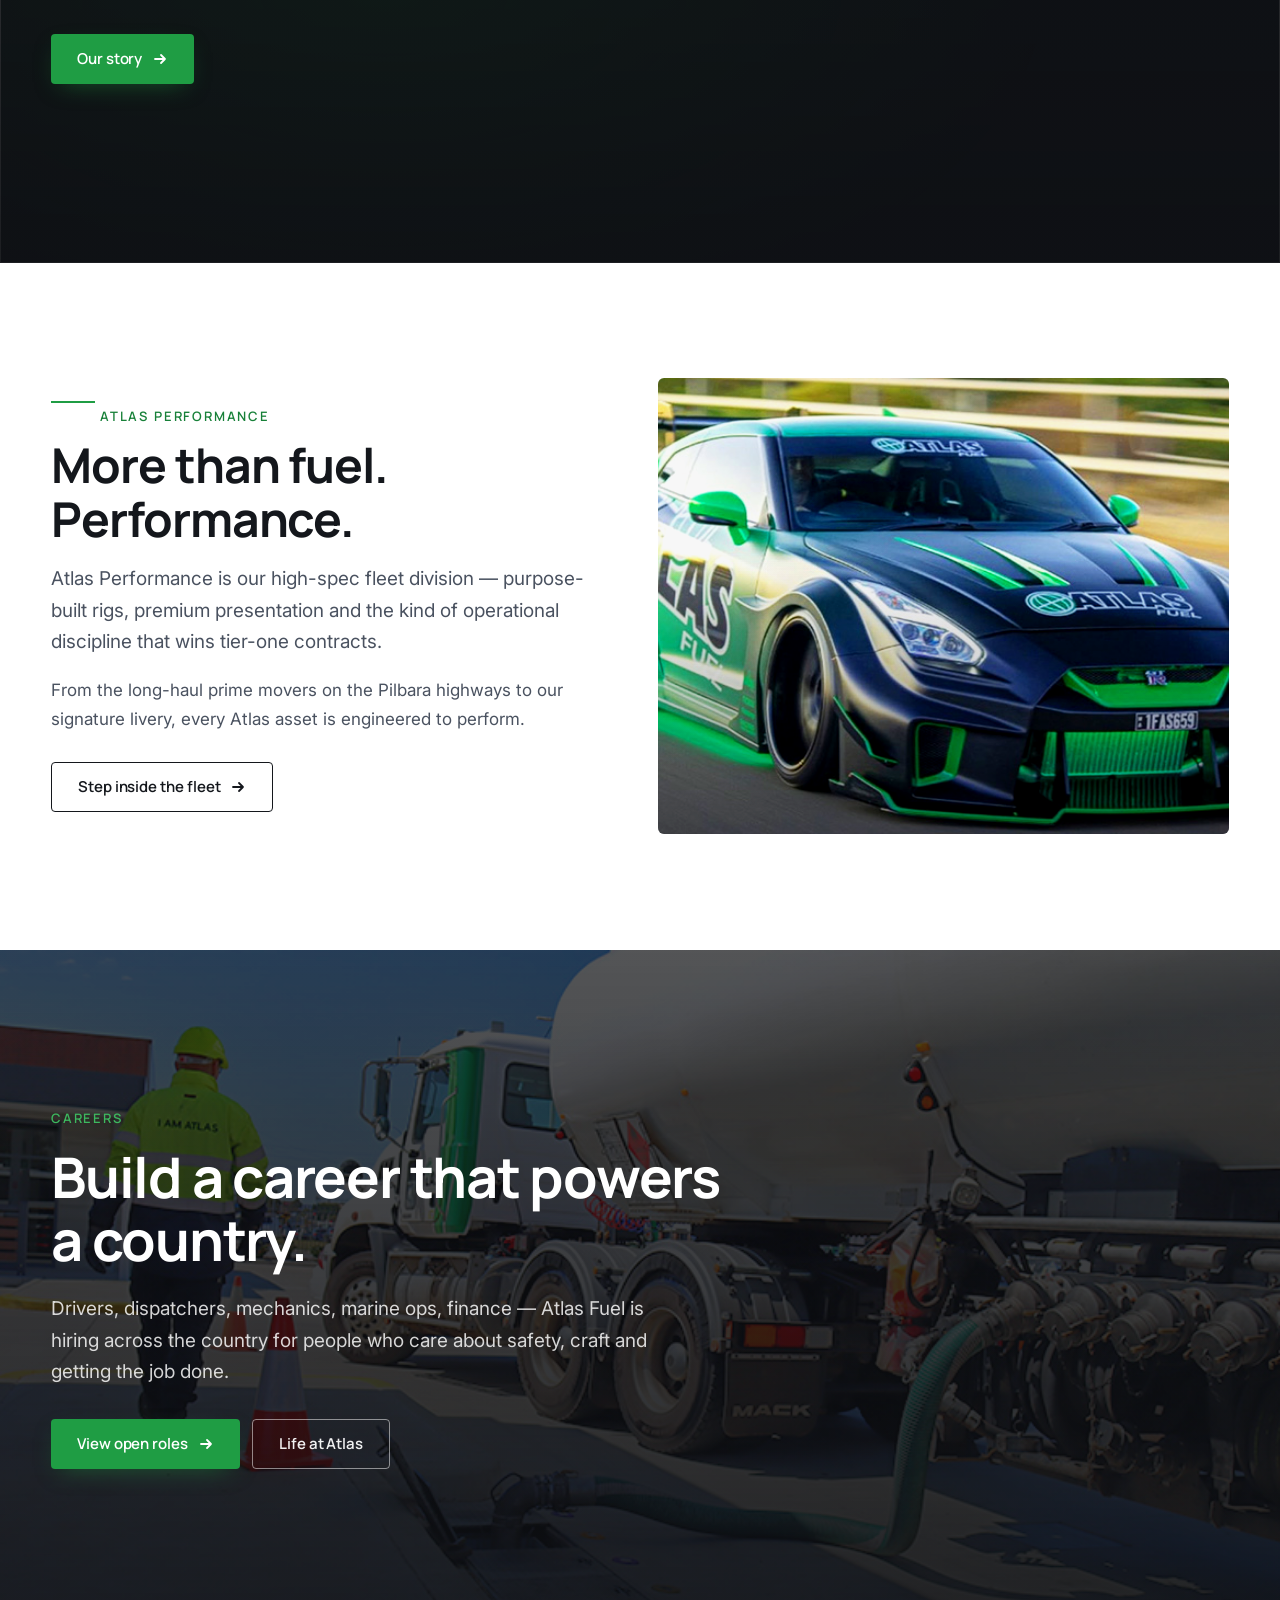
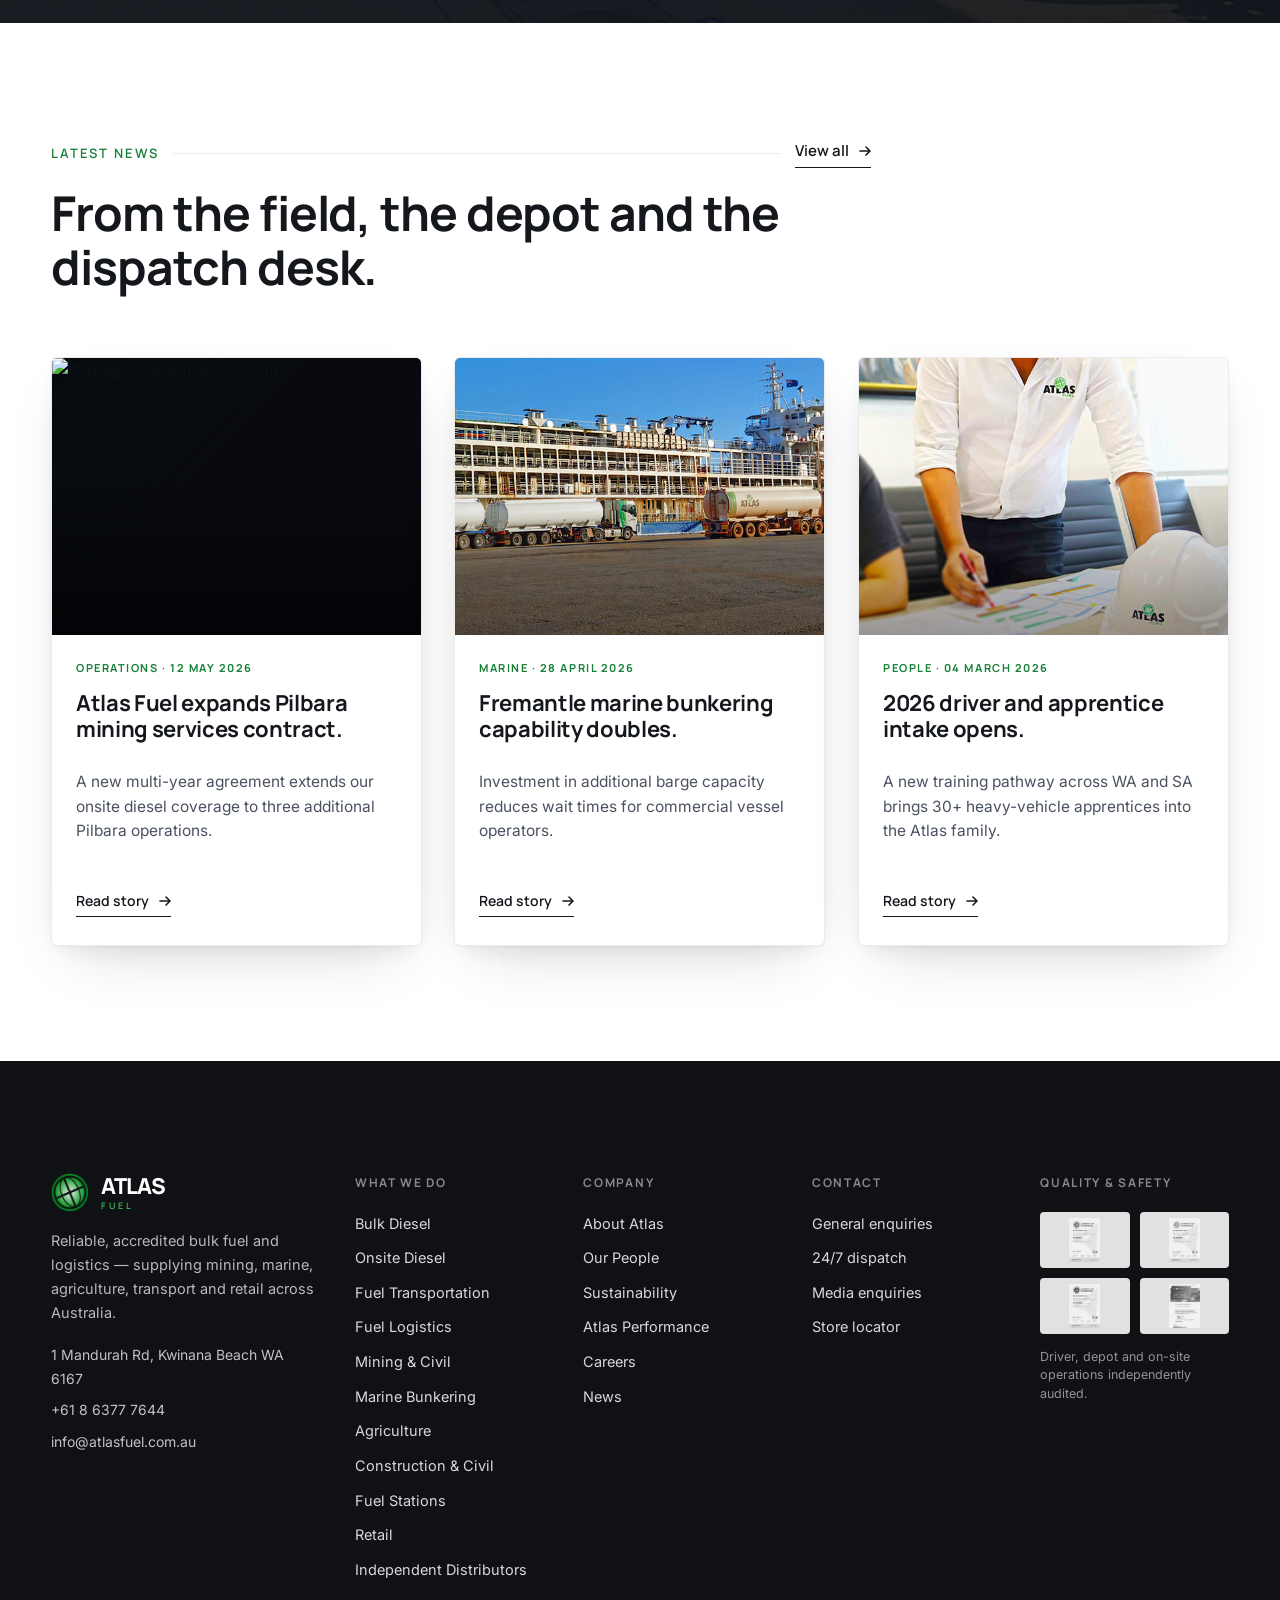
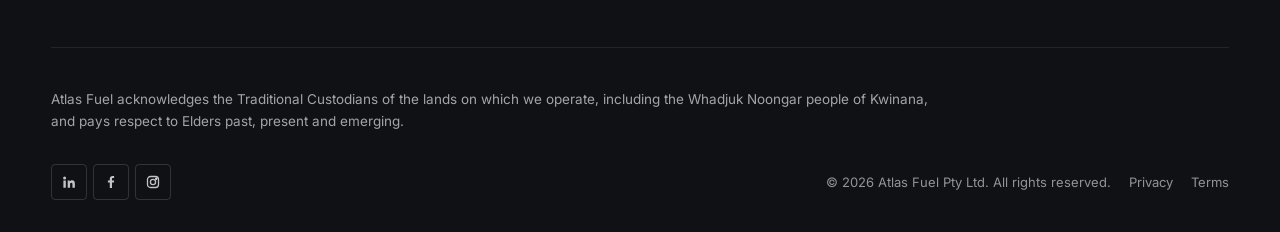
==== commit d5bf82f8: "Fix invisible text: hero H1 line reveals now use pure CSS animation (no JS dependency); add 3.5s saf" ====
--- a/index.html
+++ b/index.html
@@ -21,7 +21,7 @@
 <script src="https://cdnjs.cloudflare.com/ajax/libs/gsap/3.12.5/gsap.min.js" defer></script>
 <script src="https://cdnjs.cloudflare.com/ajax/libs/gsap/3.12.5/ScrollTrigger.min.js" defer></script>
 <script src="https://unpkg.com/lenis@1.1.13/dist/lenis.min.js" defer></script>
-<link rel="stylesheet" href="styles.css?v=15" />
+<link rel="stylesheet" href="styles.css?v=16" />
 </head>
 <body>
 <a href="#main" class="skip" style="position:absolute;left:-9999px;top:auto;width:1px;height:1px;overflow:hidden;">Skip to content</a>
@@ -702,7 +702,7 @@
   </div>
 </footer>
 
-<script src="scroll-fx.js?v=15" defer></script>
+<script src="scroll-fx.js?v=16" defer></script>
 <script>
   // Sticky nav scroll shrink
   (function () {
--- a/styles.css
+++ b/styles.css
@@ -1427,13 +1427,23 @@
    MinRes-inspired premium components (originals, not lifted)
    ============================================================= */
 
-/* 1. Hero per-line text reveal mask -------------------------- */
-.hero h1 .line { display: block; overflow: hidden; }
-.hero h1 .line__inner { display: inline-block; transform: translateY(100%); will-change: transform; }
-.hero h1 .line__inner.in { transform: translateY(0); transition: transform 1.1s cubic-bezier(0.16, 1, 0.3, 1); }
-.hero h1 .line:nth-child(1) .line__inner.in { transition-delay: 0.15s; }
-.hero h1 .line:nth-child(2) .line__inner.in { transition-delay: 0.30s; }
-.hero h1 .line:nth-child(3) .line__inner.in { transition-delay: 0.45s; }
+/* 1. Hero per-line text reveal mask (pure CSS, no JS dependency) */
+.hero h1 .line { display: block; overflow: hidden; padding-bottom: 0.06em; }
+.hero h1 .line__inner {
+  display: inline-block;
+  will-change: transform;
+  animation: heroLineIn 1.1s cubic-bezier(0.16, 1, 0.3, 1) both;
+}
+.hero h1 .line:nth-child(1) .line__inner { animation-delay: 0.20s; }
+.hero h1 .line:nth-child(2) .line__inner { animation-delay: 0.36s; }
+.hero h1 .line:nth-child(3) .line__inner { animation-delay: 0.52s; }
+@keyframes heroLineIn {
+  from { transform: translateY(105%); }
+  to   { transform: translateY(0); }
+}
+@media (prefers-reduced-motion: reduce) {
+  .hero h1 .line__inner { animation: none; transform: translateY(0); }
+}
 
 /* 2. Accordion (FAQ / disclosure) ---------------------------- */
 .accordion { border-top: 1px solid var(--hairline); }
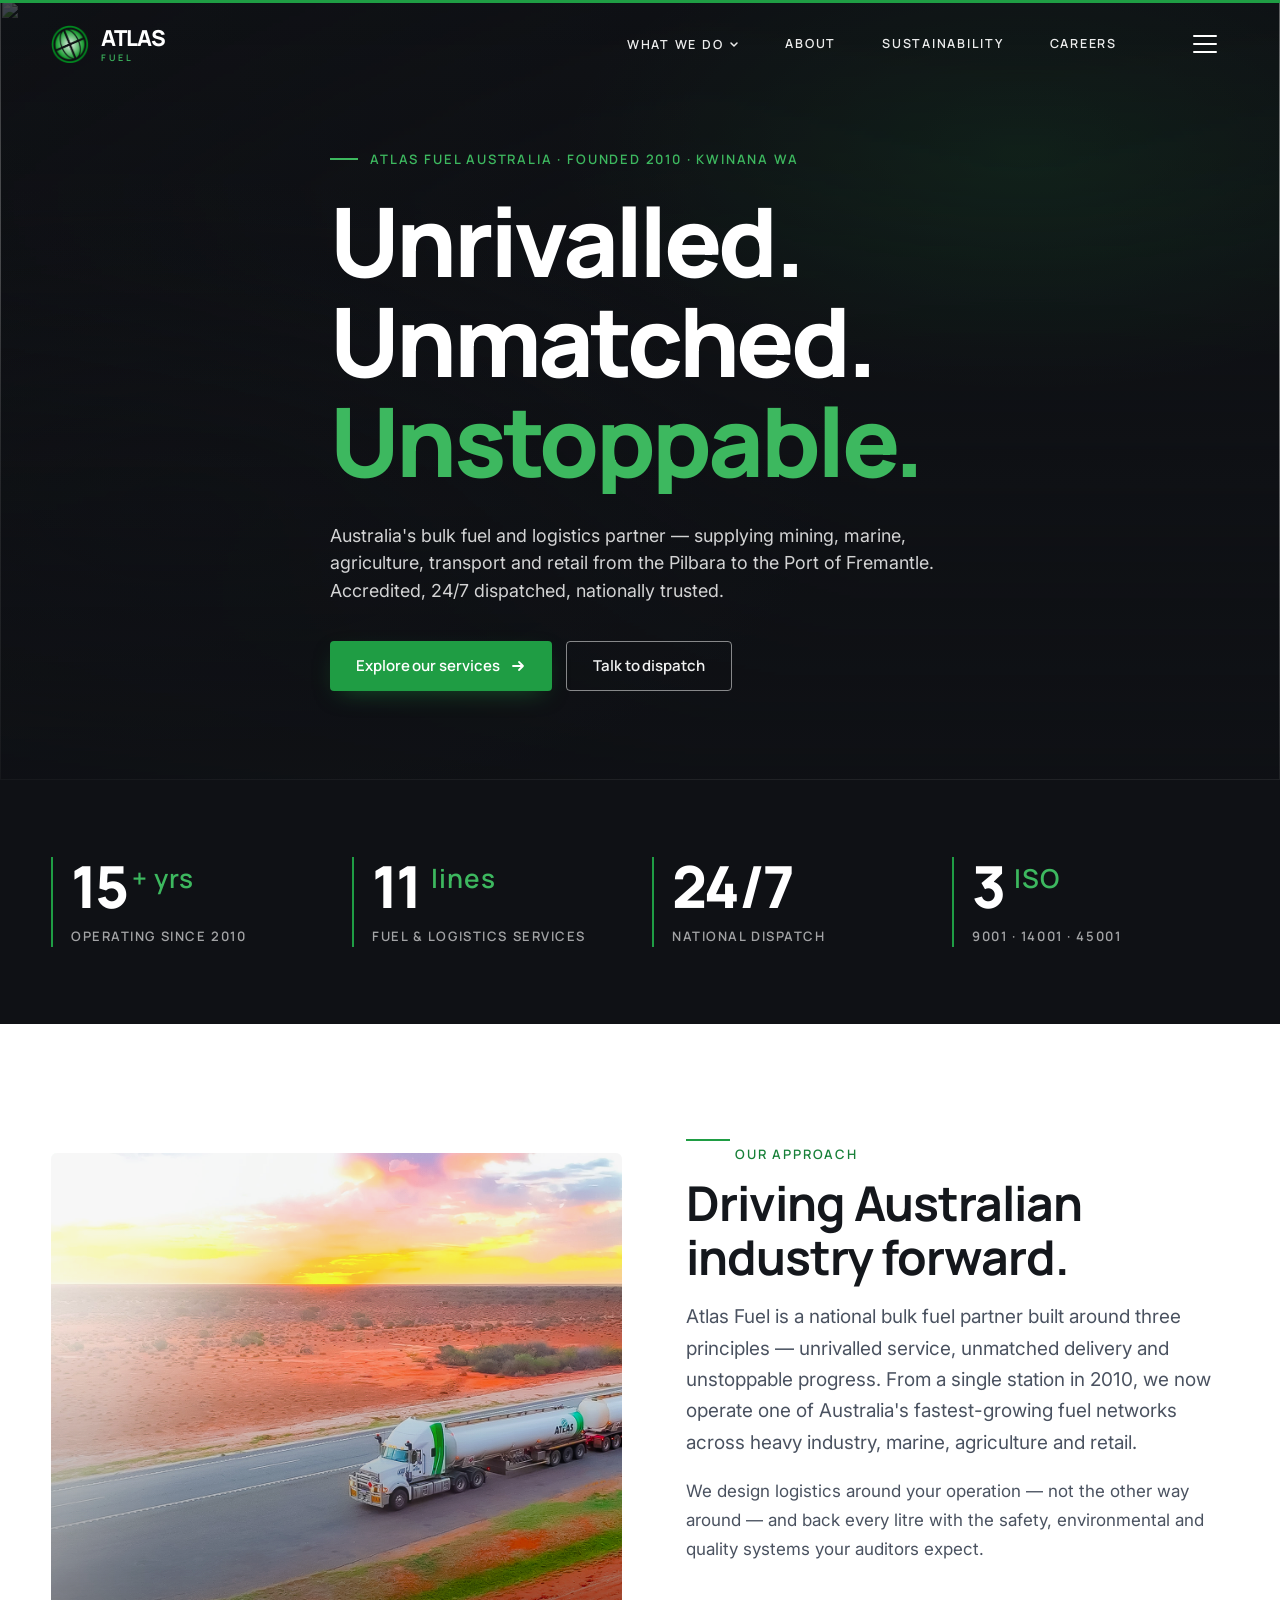
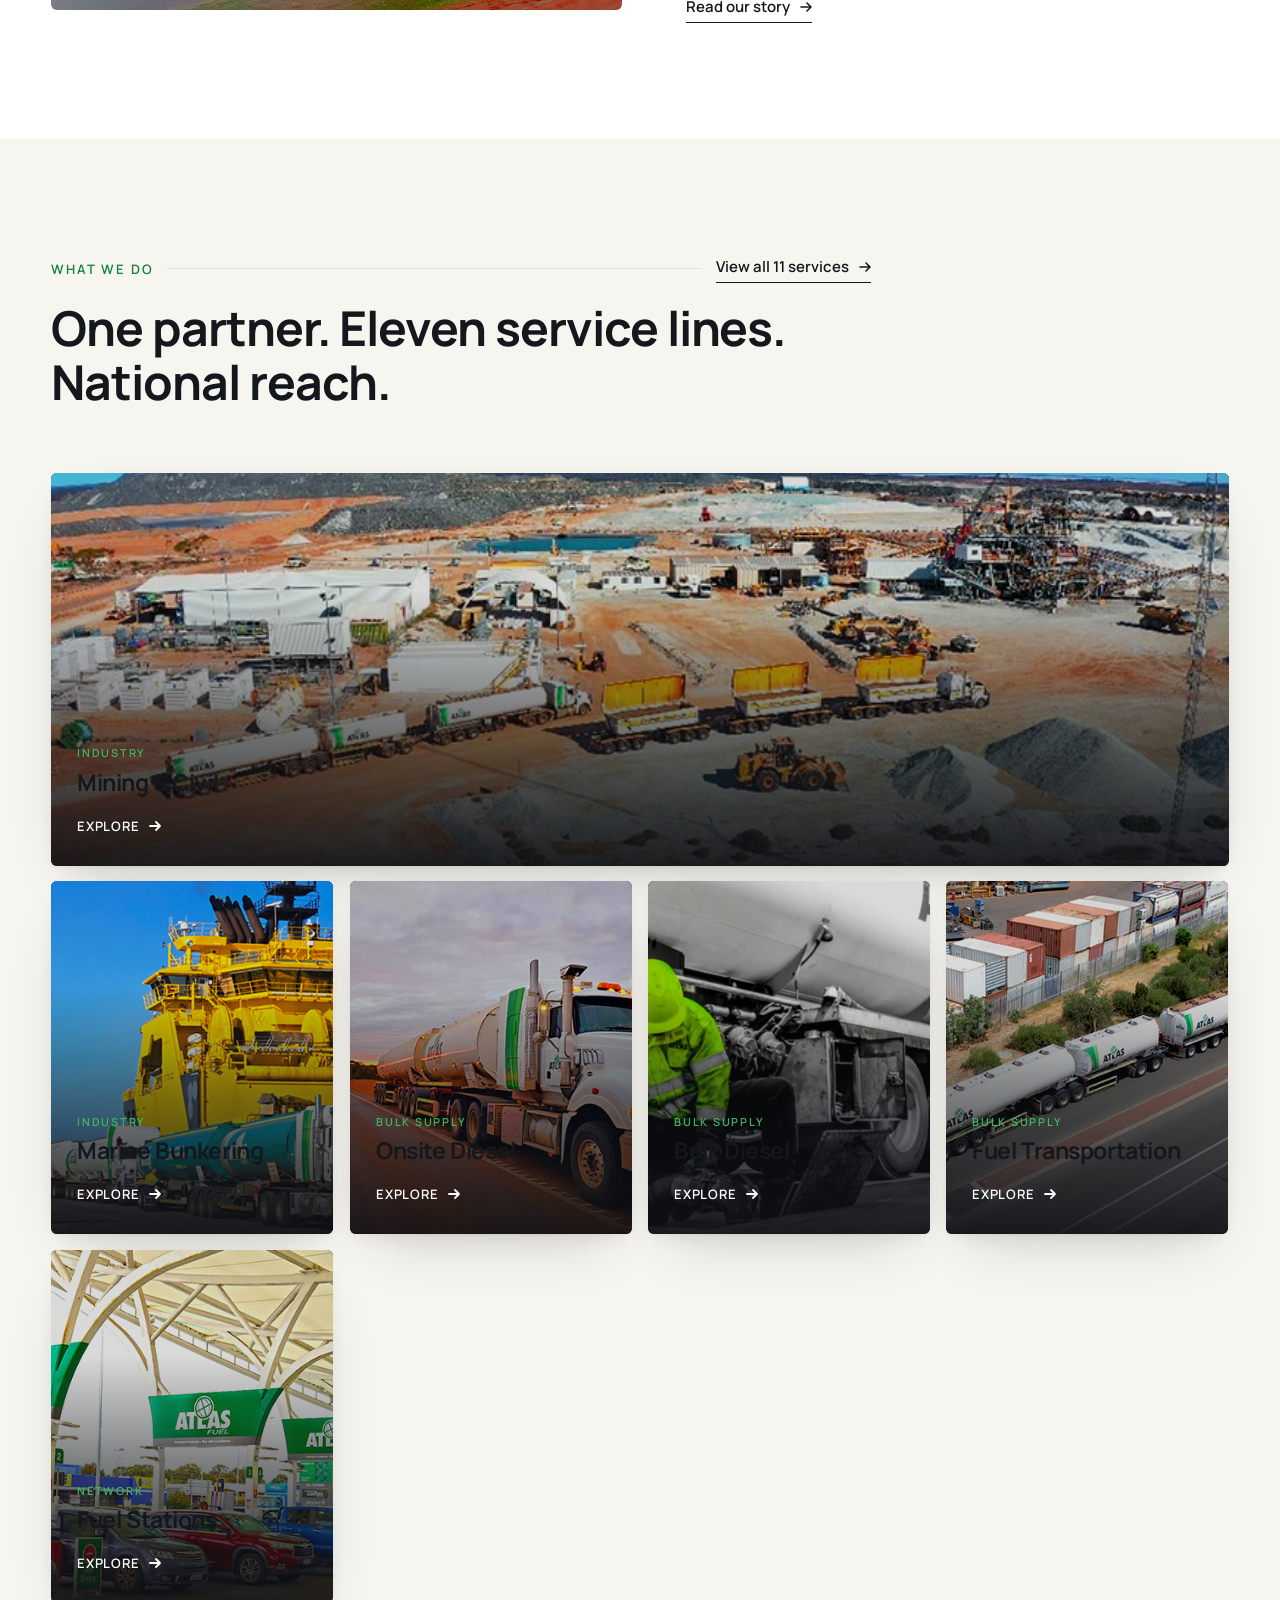
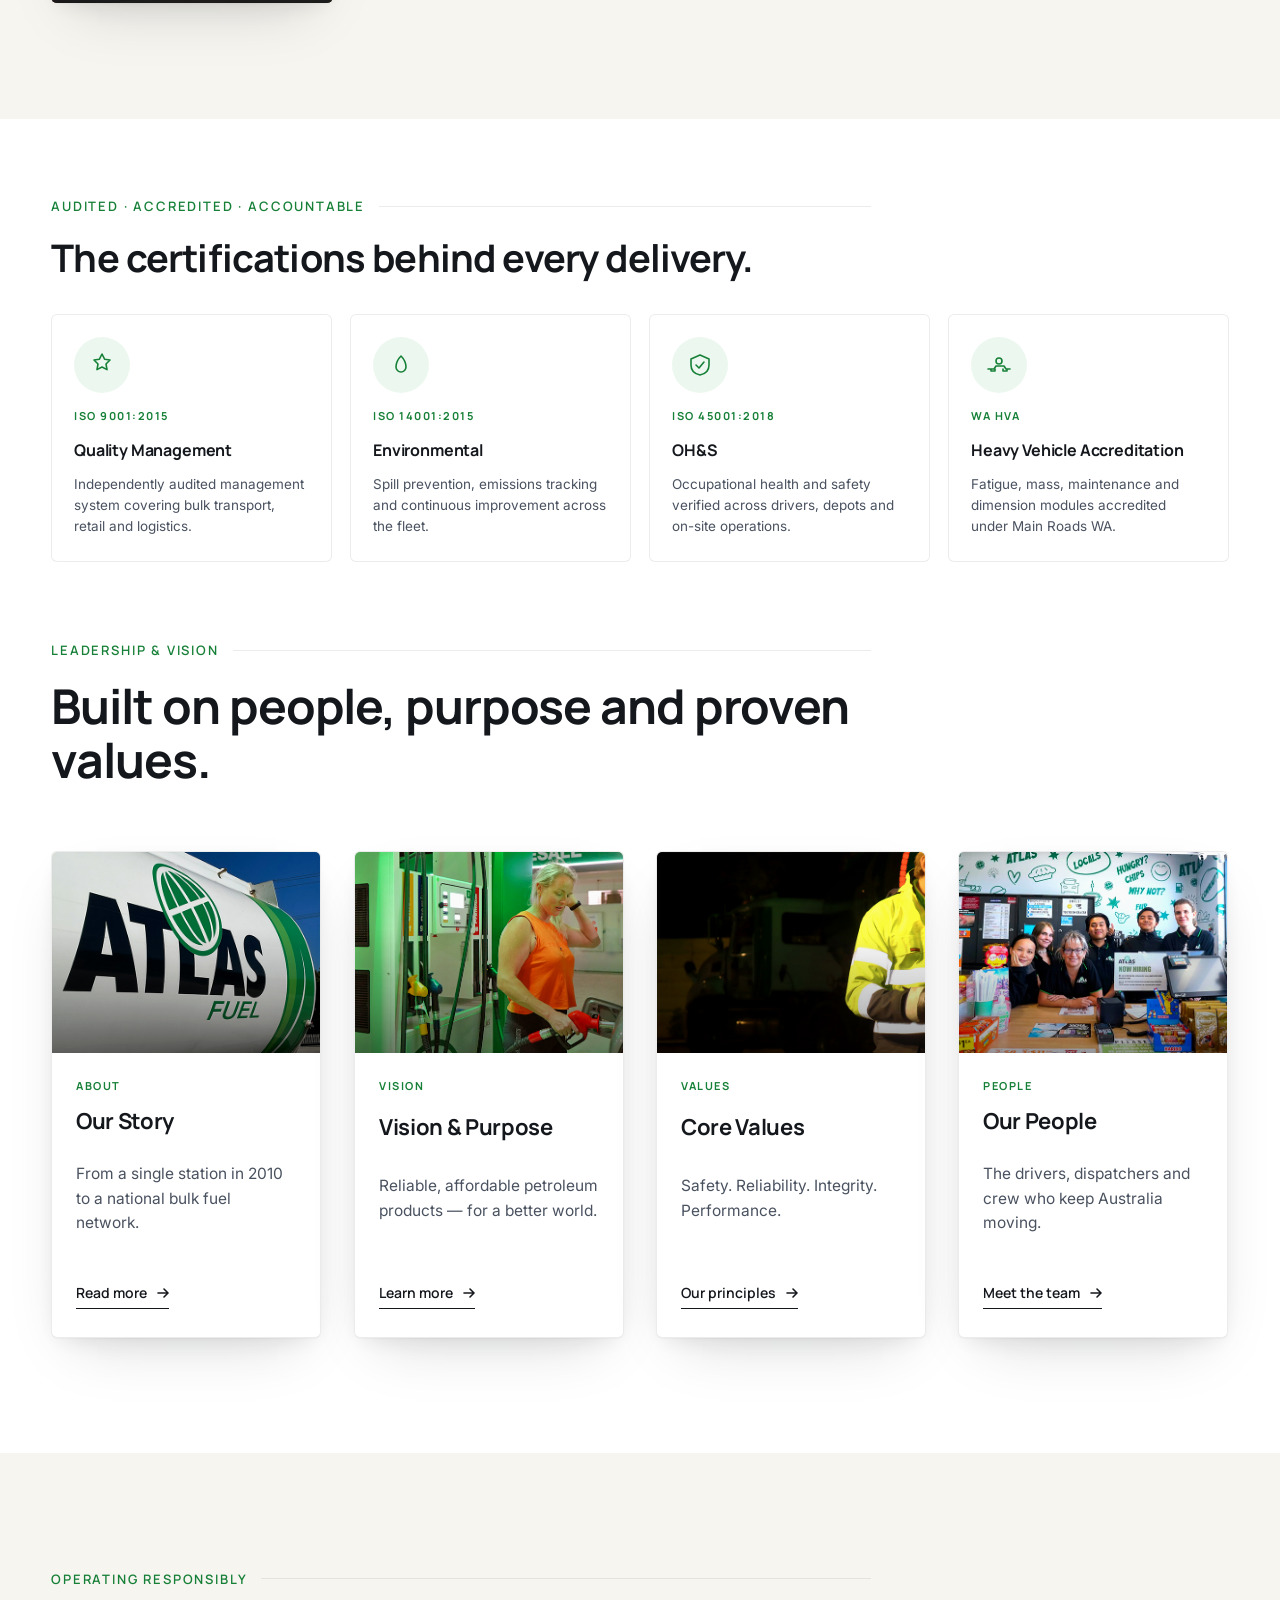
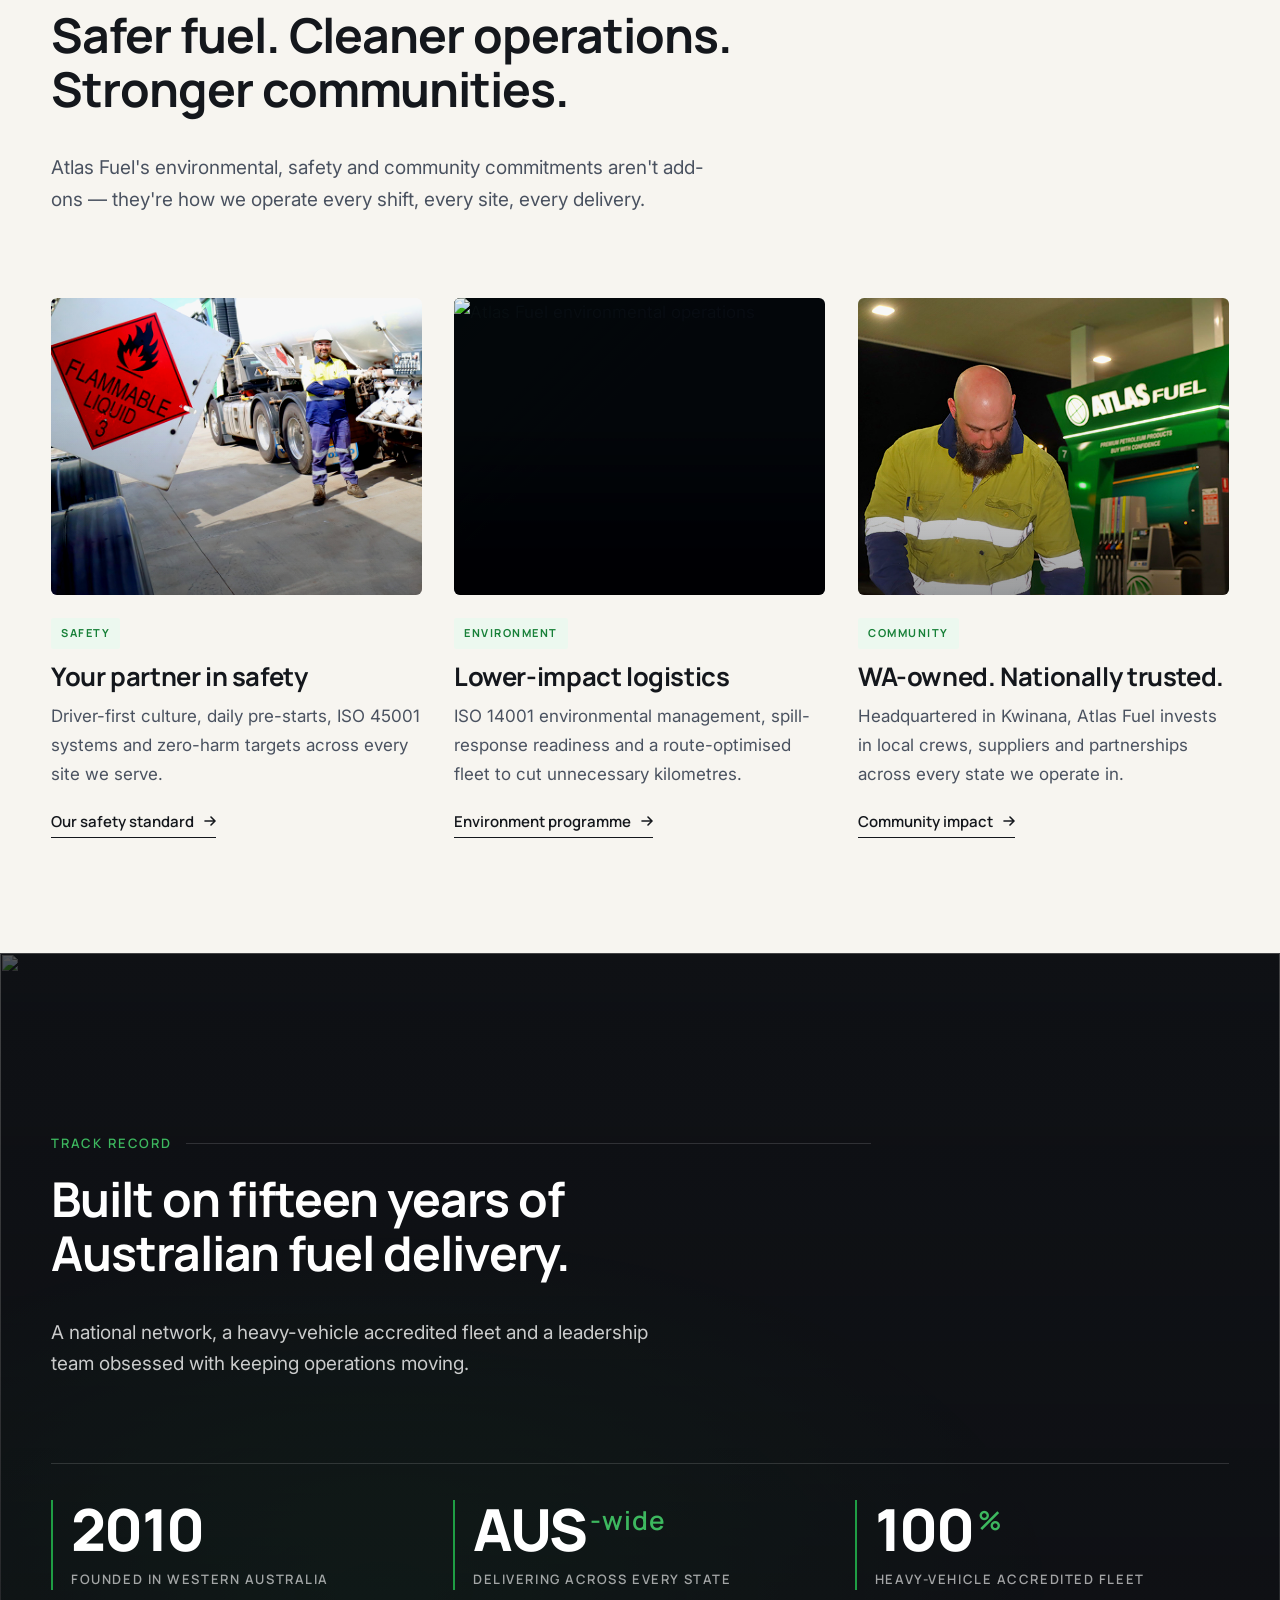
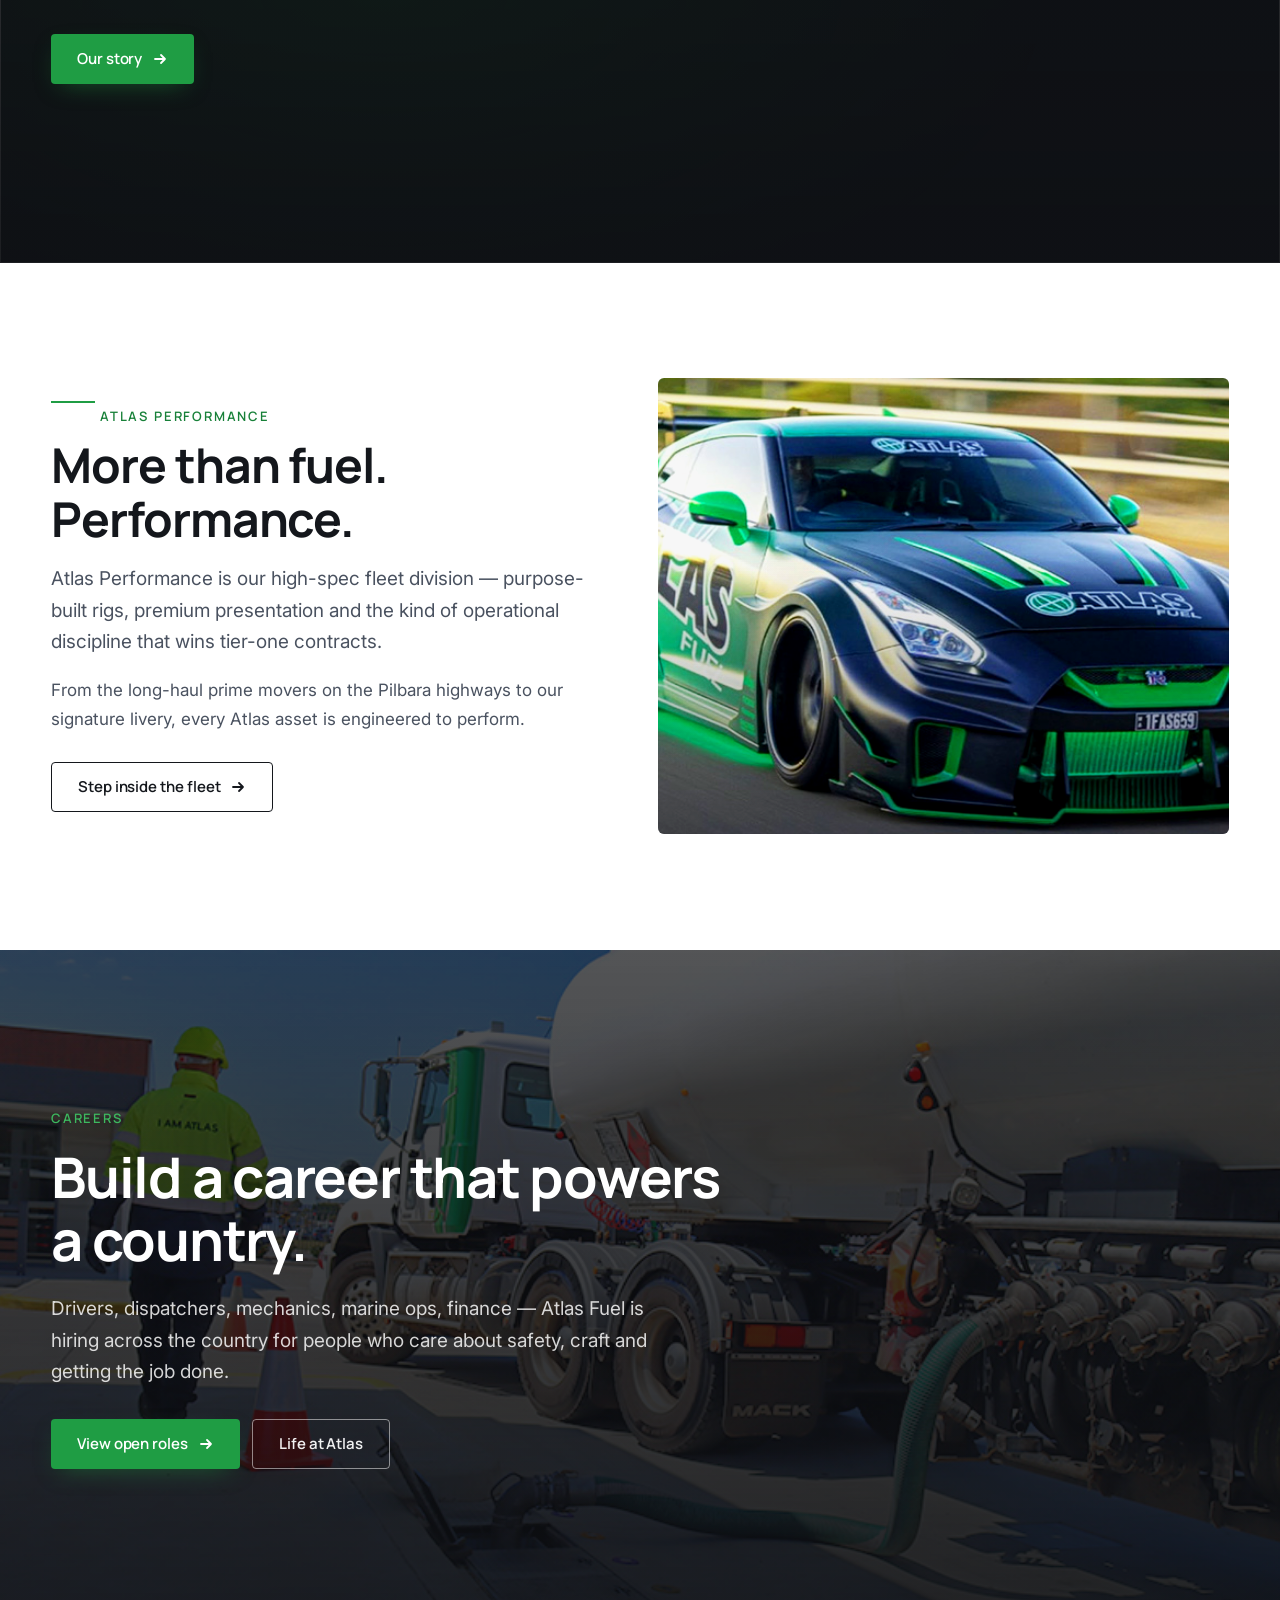
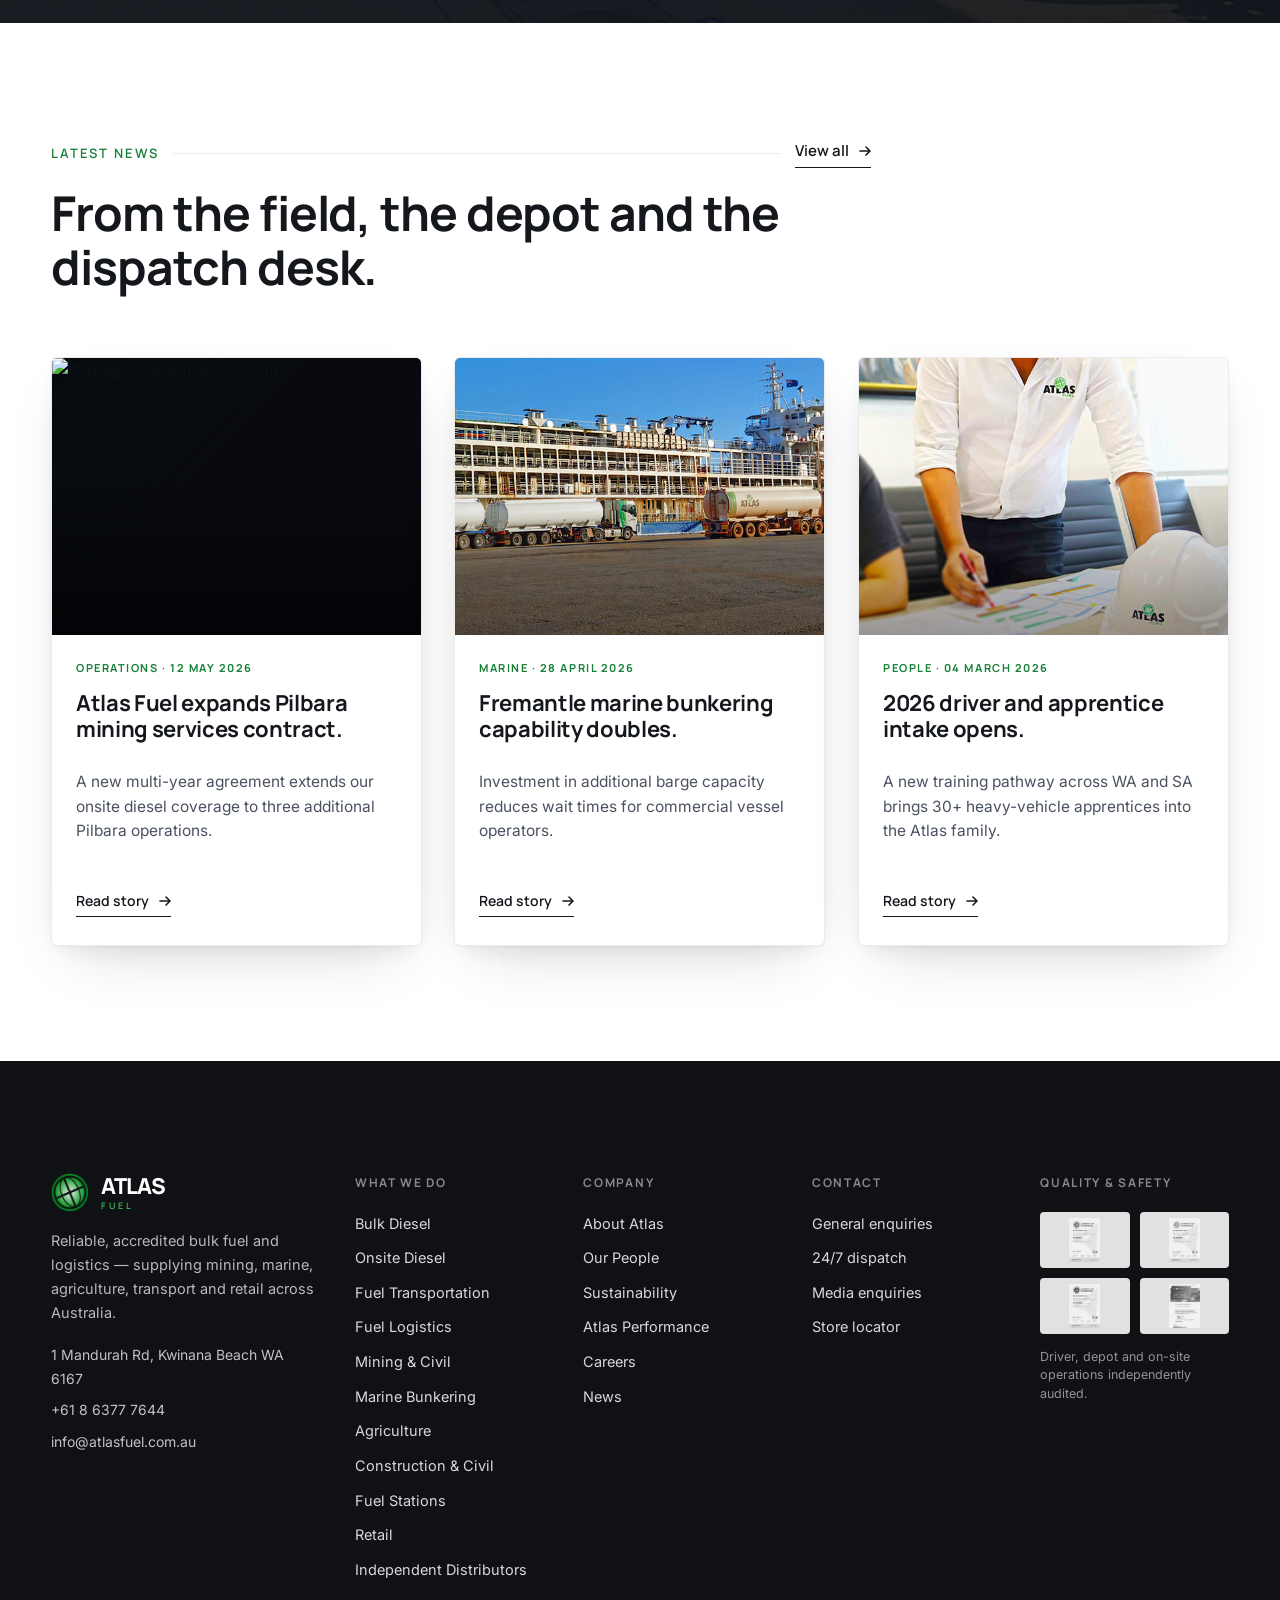
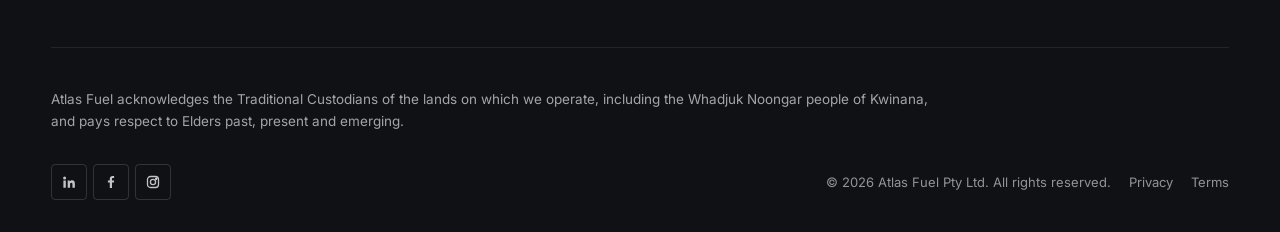
==== commit e69a40bb: "Cinematic scroll upgrade: pin hero with scrubbed GSAP timeline (image scale 1.06→1.32, content drift" ====
--- a/index.html
+++ b/index.html
@@ -21,7 +21,7 @@
 <script src="https://cdnjs.cloudflare.com/ajax/libs/gsap/3.12.5/gsap.min.js" defer></script>
 <script src="https://cdnjs.cloudflare.com/ajax/libs/gsap/3.12.5/ScrollTrigger.min.js" defer></script>
 <script src="https://unpkg.com/lenis@1.1.13/dist/lenis.min.js" defer></script>
-<link rel="stylesheet" href="styles.css?v=16" />
+<link rel="stylesheet" href="styles.css?v=17" />
 </head>
 <body>
 <a href="#main" class="skip" style="position:absolute;left:-9999px;top:auto;width:1px;height:1px;overflow:hidden;">Skip to content</a>
@@ -702,7 +702,7 @@
   </div>
 </footer>
 
-<script src="scroll-fx.js?v=16" defer></script>
+<script src="scroll-fx.js?v=17" defer></script>
 <script>
   // Sticky nav scroll shrink
   (function () {
--- a/styles.css
+++ b/styles.css
@@ -1427,6 +1427,17 @@
    MinRes-inspired premium components (originals, not lifted)
    ============================================================= */
 
+/* Hero veil — JS-driven darkening layer during pinned scrub */
+.hero__media .hero__veil {
+  position: absolute;
+  inset: 0;
+  background: #0F1115;
+  opacity: 0;
+  pointer-events: none;
+  z-index: 1;
+  will-change: opacity;
+}
+
 /* 1. Hero per-line text reveal mask (pure CSS, no JS dependency) */
 .hero h1 .line { display: block; overflow: hidden; padding-bottom: 0.06em; }
 .hero h1 .line__inner {
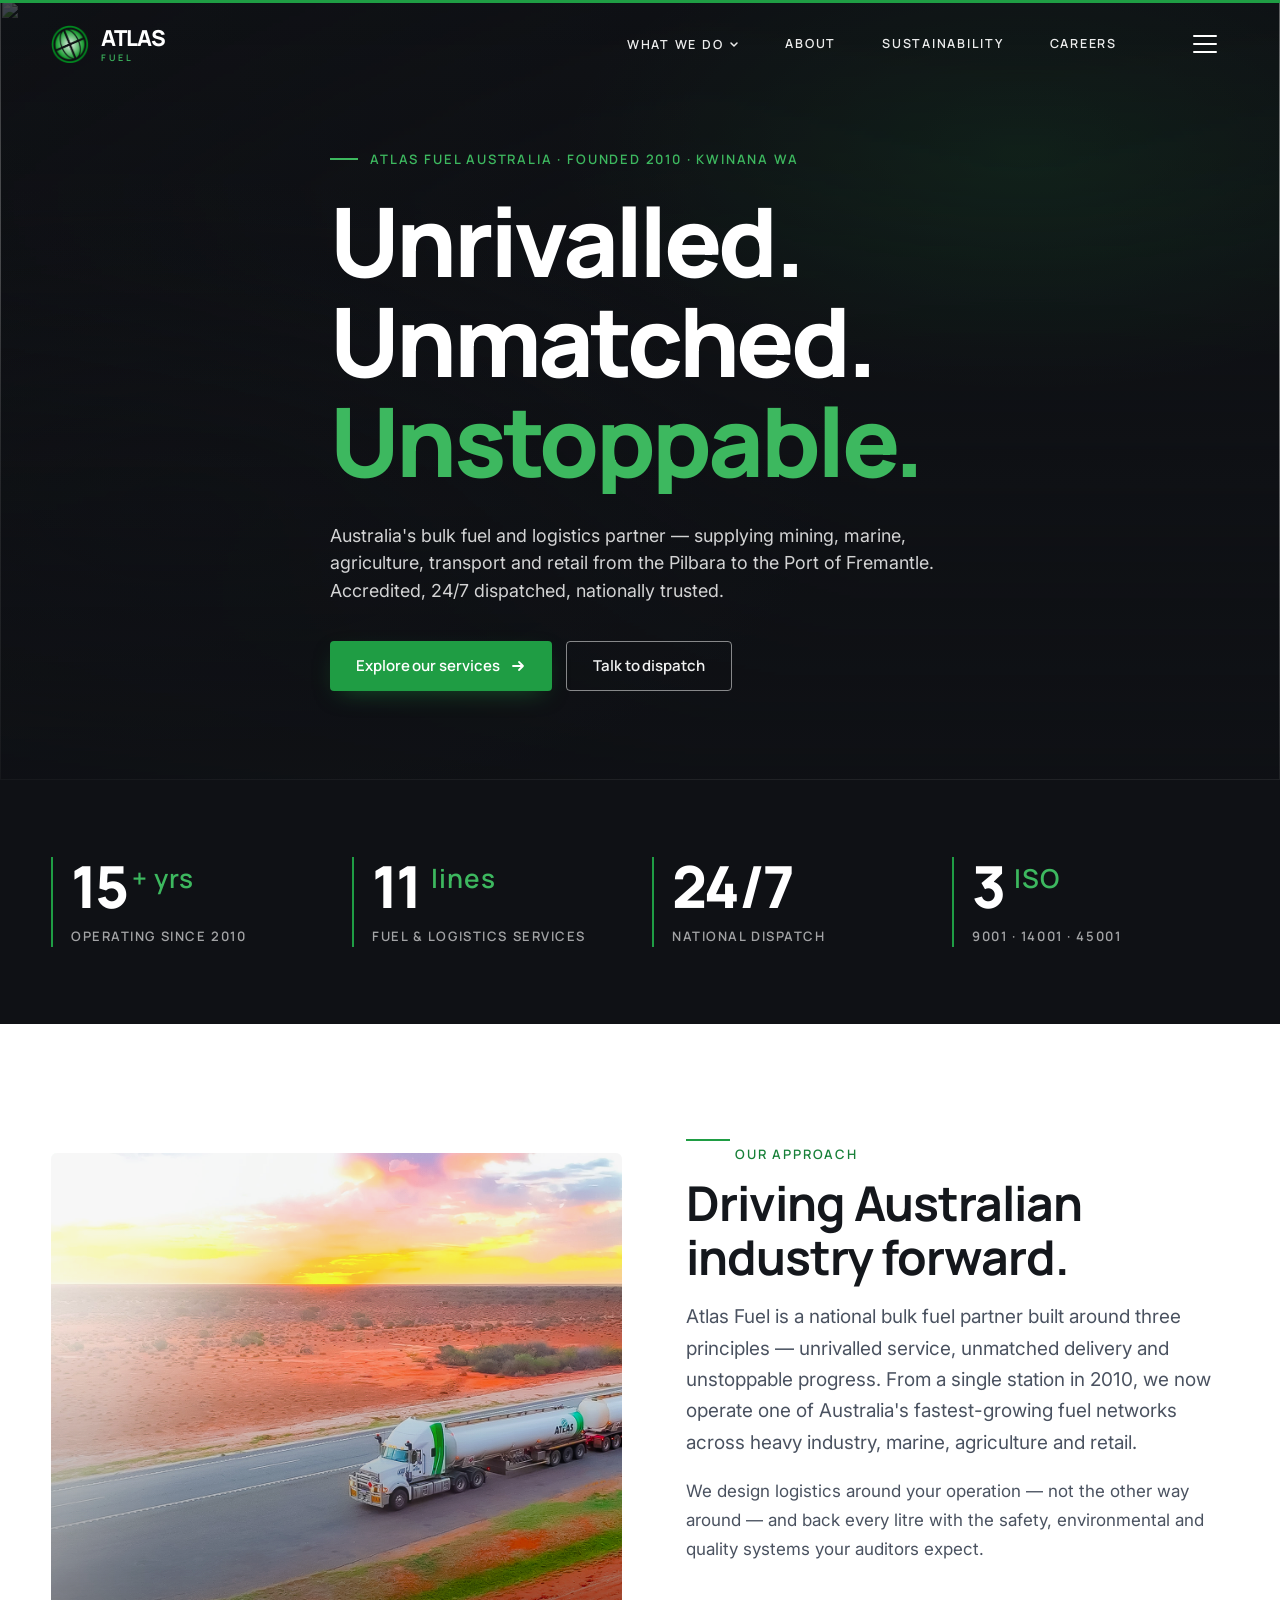
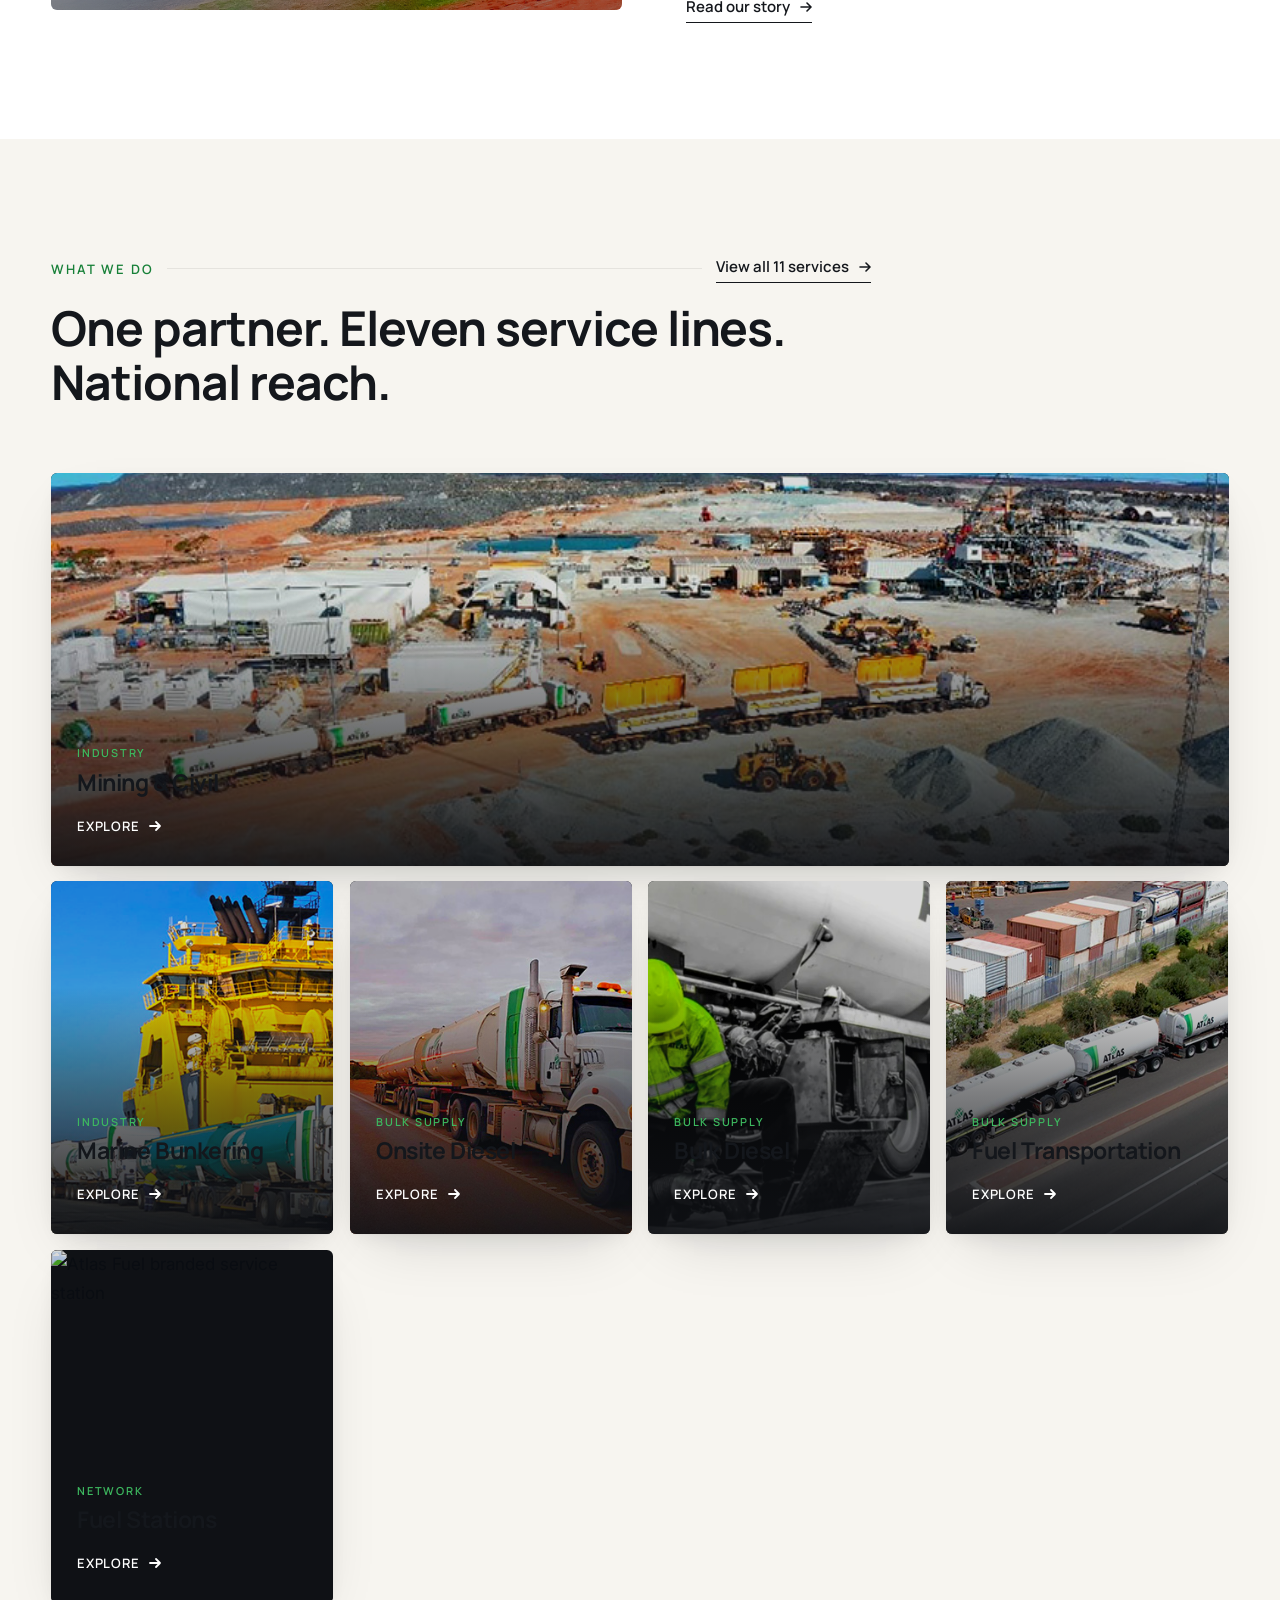
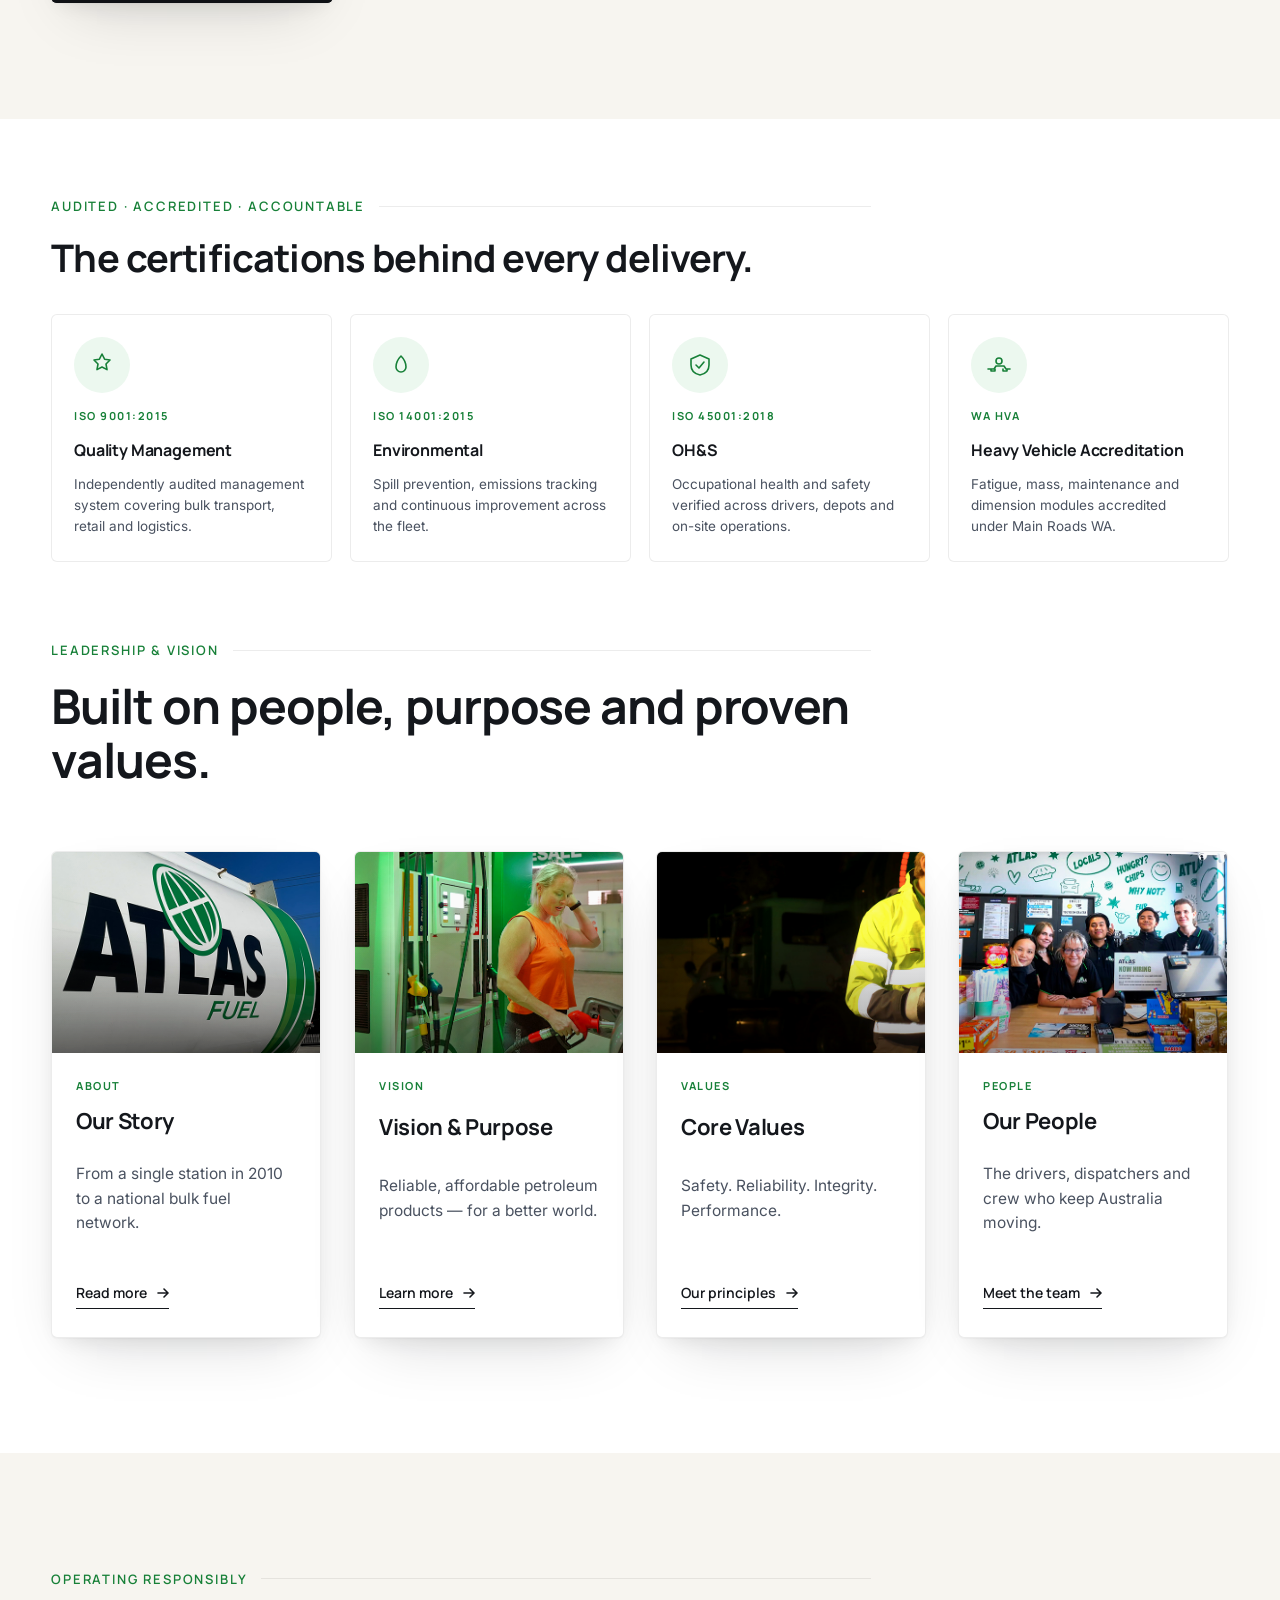
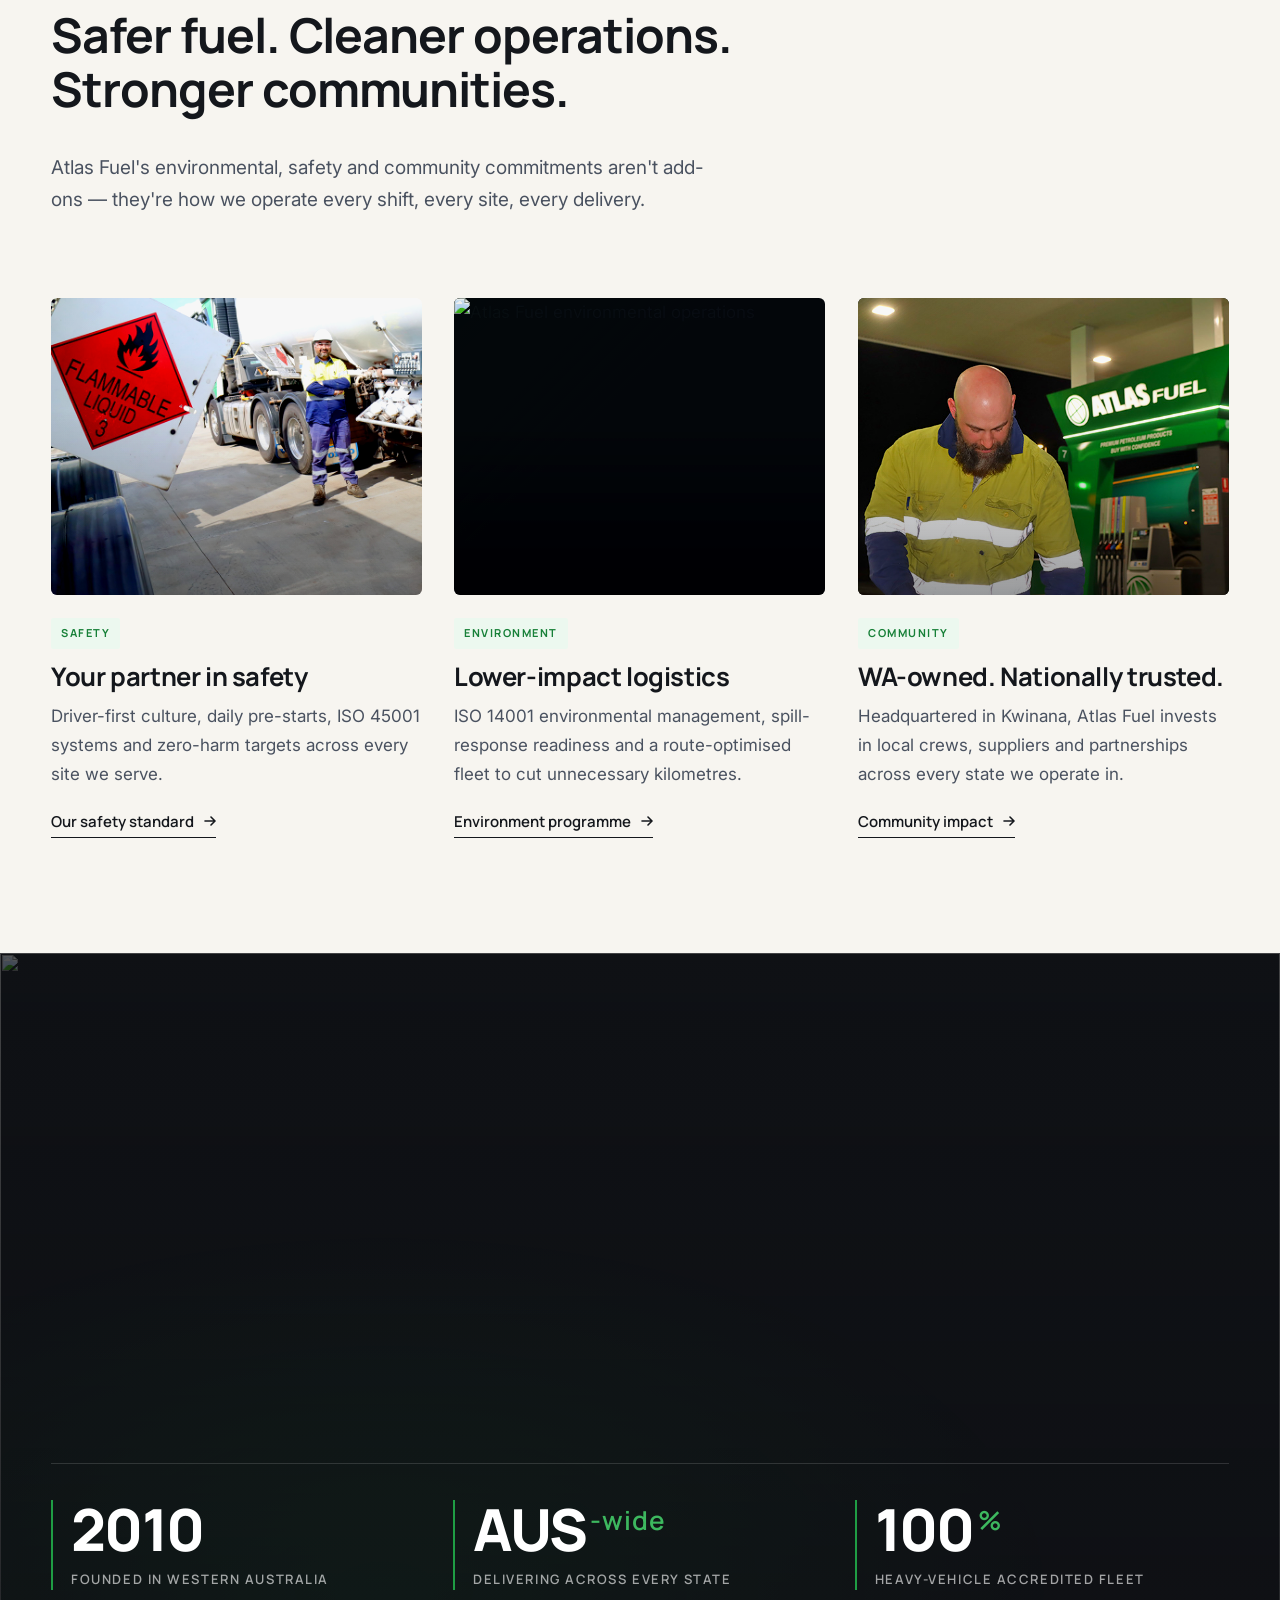
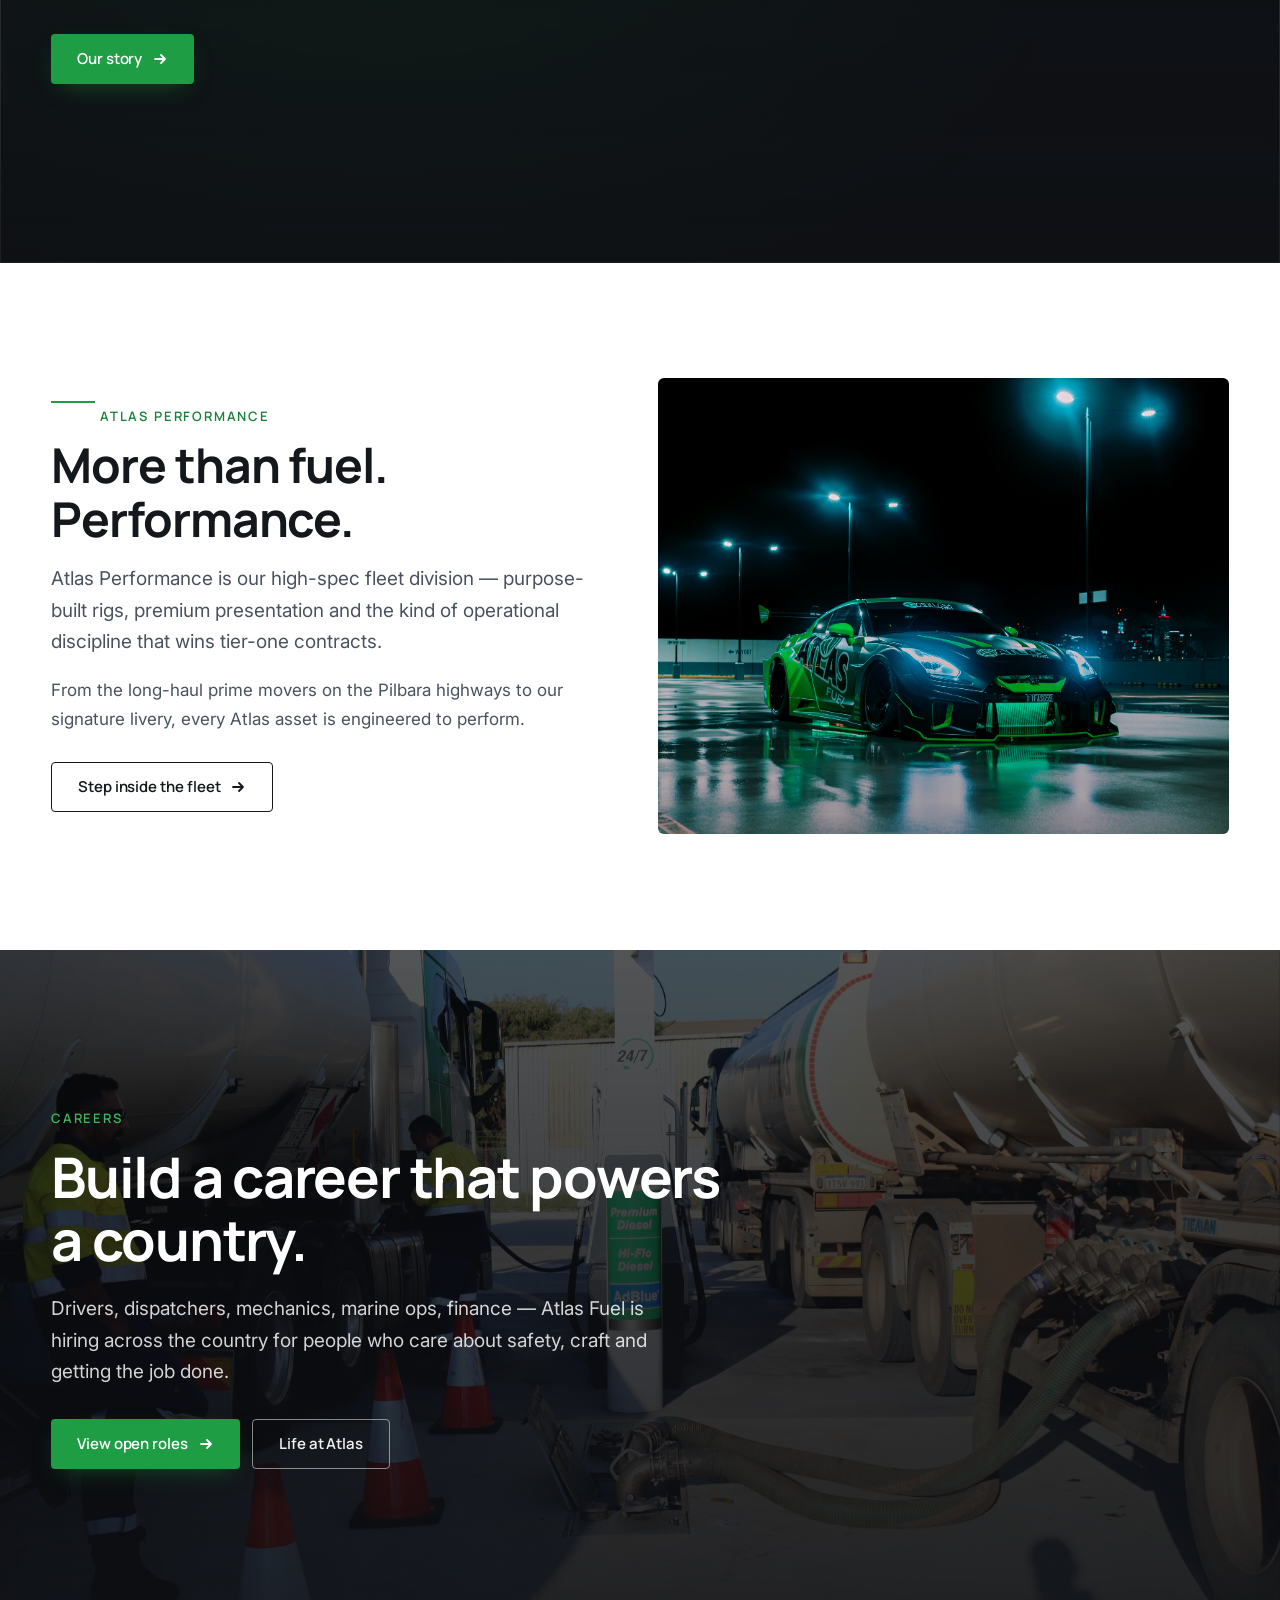
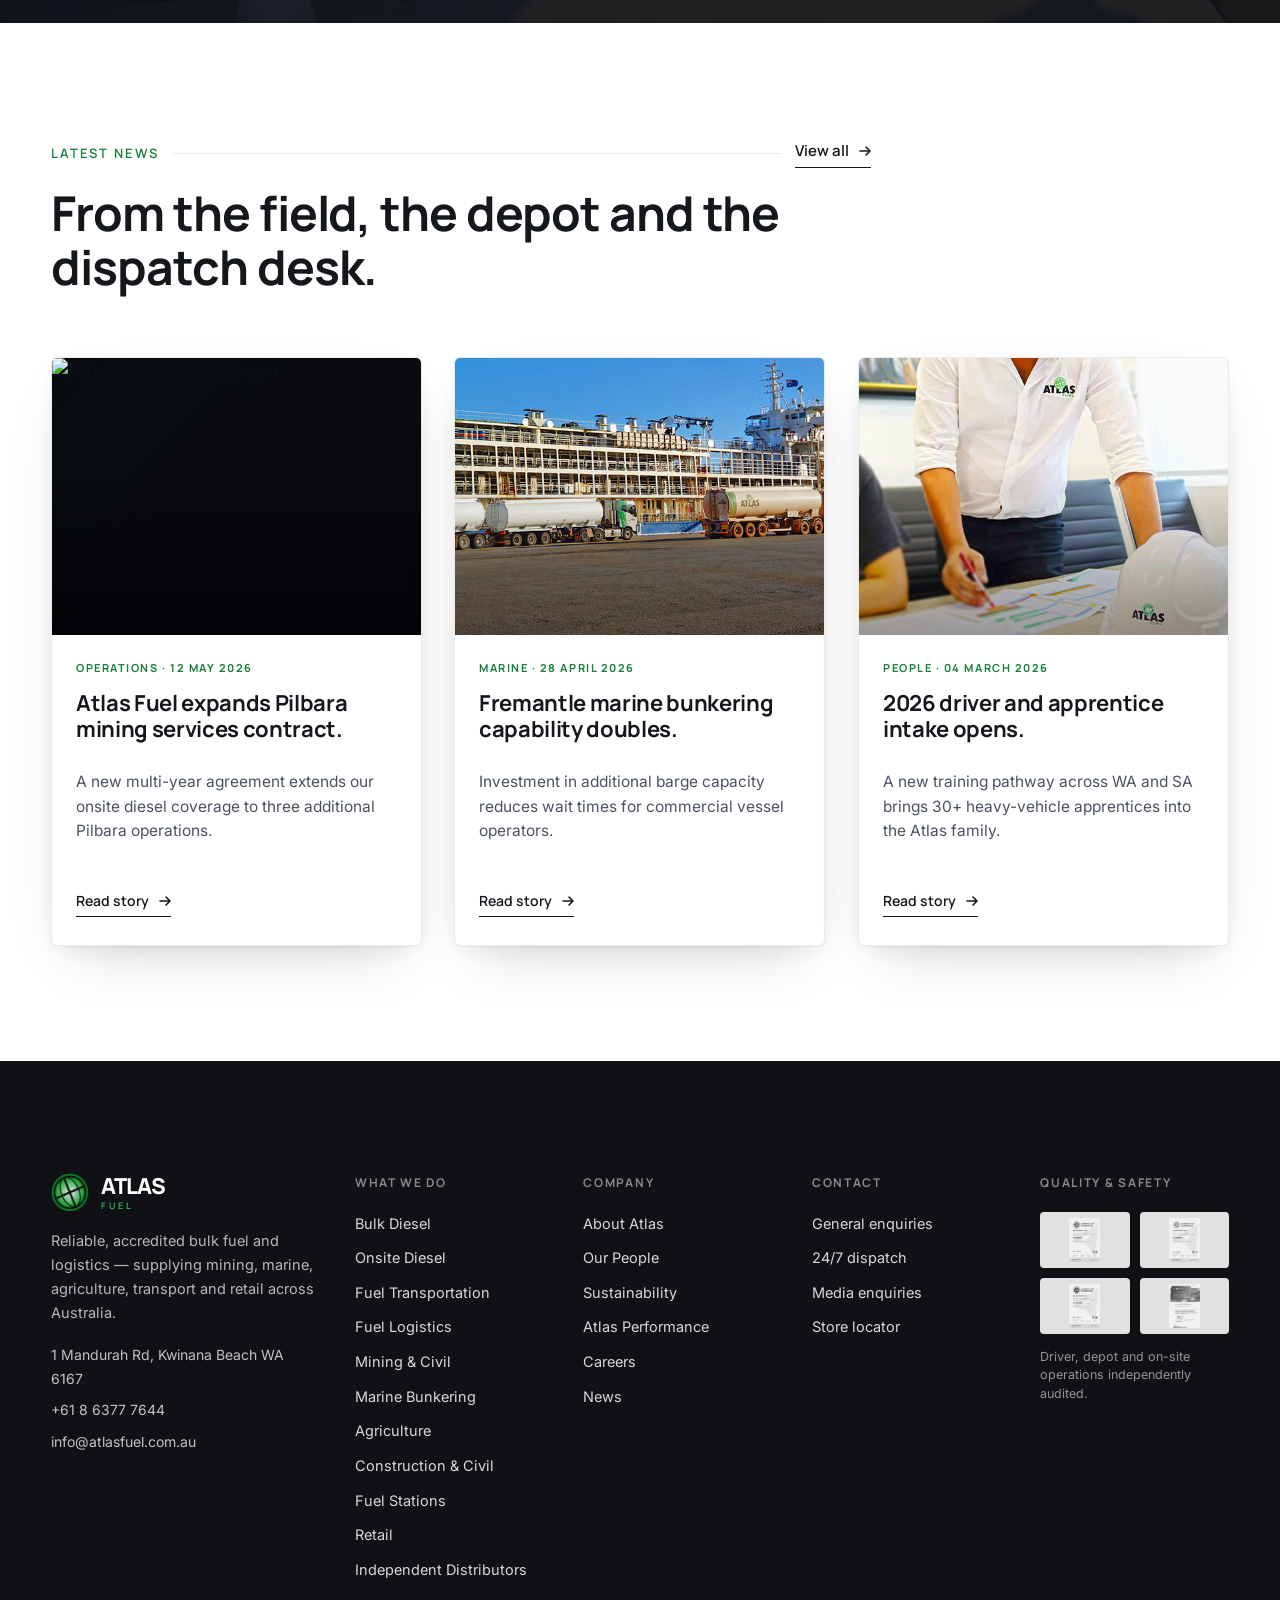
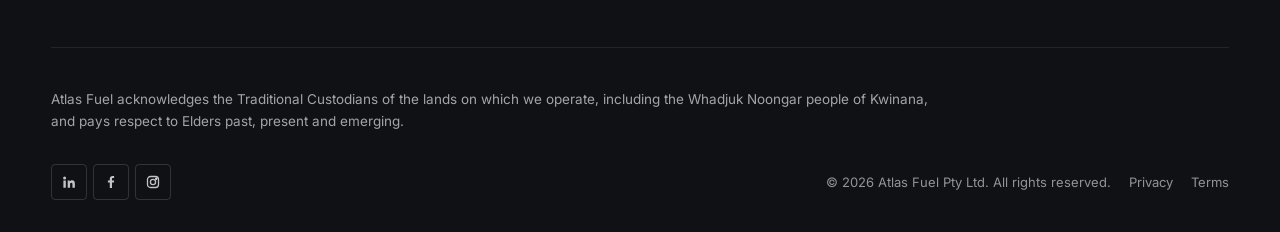
==== commit a4ce227c: "Image quality + scroll v=18: swap blurry 800x416 page-heros for hi-res alternatives (about->DSC01535" ====
--- a/index.html
+++ b/index.html
@@ -21,7 +21,7 @@
 <script src="https://cdnjs.cloudflare.com/ajax/libs/gsap/3.12.5/gsap.min.js" defer></script>
 <script src="https://cdnjs.cloudflare.com/ajax/libs/gsap/3.12.5/ScrollTrigger.min.js" defer></script>
 <script src="https://unpkg.com/lenis@1.1.13/dist/lenis.min.js" defer></script>
-<link rel="stylesheet" href="styles.css?v=17" />
+<link rel="stylesheet" href="styles.css?v=18" />
 </head>
 <body>
 <a href="#main" class="skip" style="position:absolute;left:-9999px;top:auto;width:1px;height:1px;overflow:hidden;">Skip to content</a>
@@ -305,7 +305,7 @@
       </a>
 
       <a class="scard reveal" href="what-we-do/fuel-stations.html">
-        <img src="brand_assets/What%20we%20do%20%20-%20Fuel%20Stations.jpg" alt="Atlas Fuel branded service station" loading="lazy" />
+        <img src="brand_assets/2025_%20-%2042564.jpeg" alt="Atlas Fuel branded service station" loading="lazy" />
         <div class="scard__body">
           <div class="scard__tag">Network</div>
           <h3 class="scard__title">Fuel Stations</h3>
@@ -522,7 +522,7 @@
     <div class="split split--rev">
       <div class="split__media">
         <div class="media img-cinematic" style="aspect-ratio: 5/4;">
-          <img src="brand_assets/Atlas%20Performance%20%20-%20Atlas%20Fuel%20-%20GTR.jpg" alt="Atlas Performance — GTR" loading="lazy" />
+          <img src="brand_assets/0I4A6190.jpeg" alt="Atlas Performance — GTR" loading="lazy" />
         </div>
       </div>
       <div class="split__content reveal">
@@ -544,7 +544,7 @@
 <!-- ============ CAREERS FULL-BLEED CTA ============ -->
 <section class="bleed" style="padding: clamp(96px, 12vw, 168px) 0;">
   <div class="bleed__media" aria-hidden="true">
-    <img src="brand_assets/Atlas%20Fuel%20-%20Work%20With%20us.jpg" alt="" loading="lazy" />
+    <img src="brand_assets/IMG_2194.JPG" alt="" loading="lazy" />
   </div>
   <div class="container">
     <div style="max-width: 700px;" class="reveal">
@@ -702,7 +702,7 @@
   </div>
 </footer>
 
-<script src="scroll-fx.js?v=17" defer></script>
+<script src="scroll-fx.js?v=18" defer></script>
 <script>
   // Sticky nav scroll shrink
   (function () {
